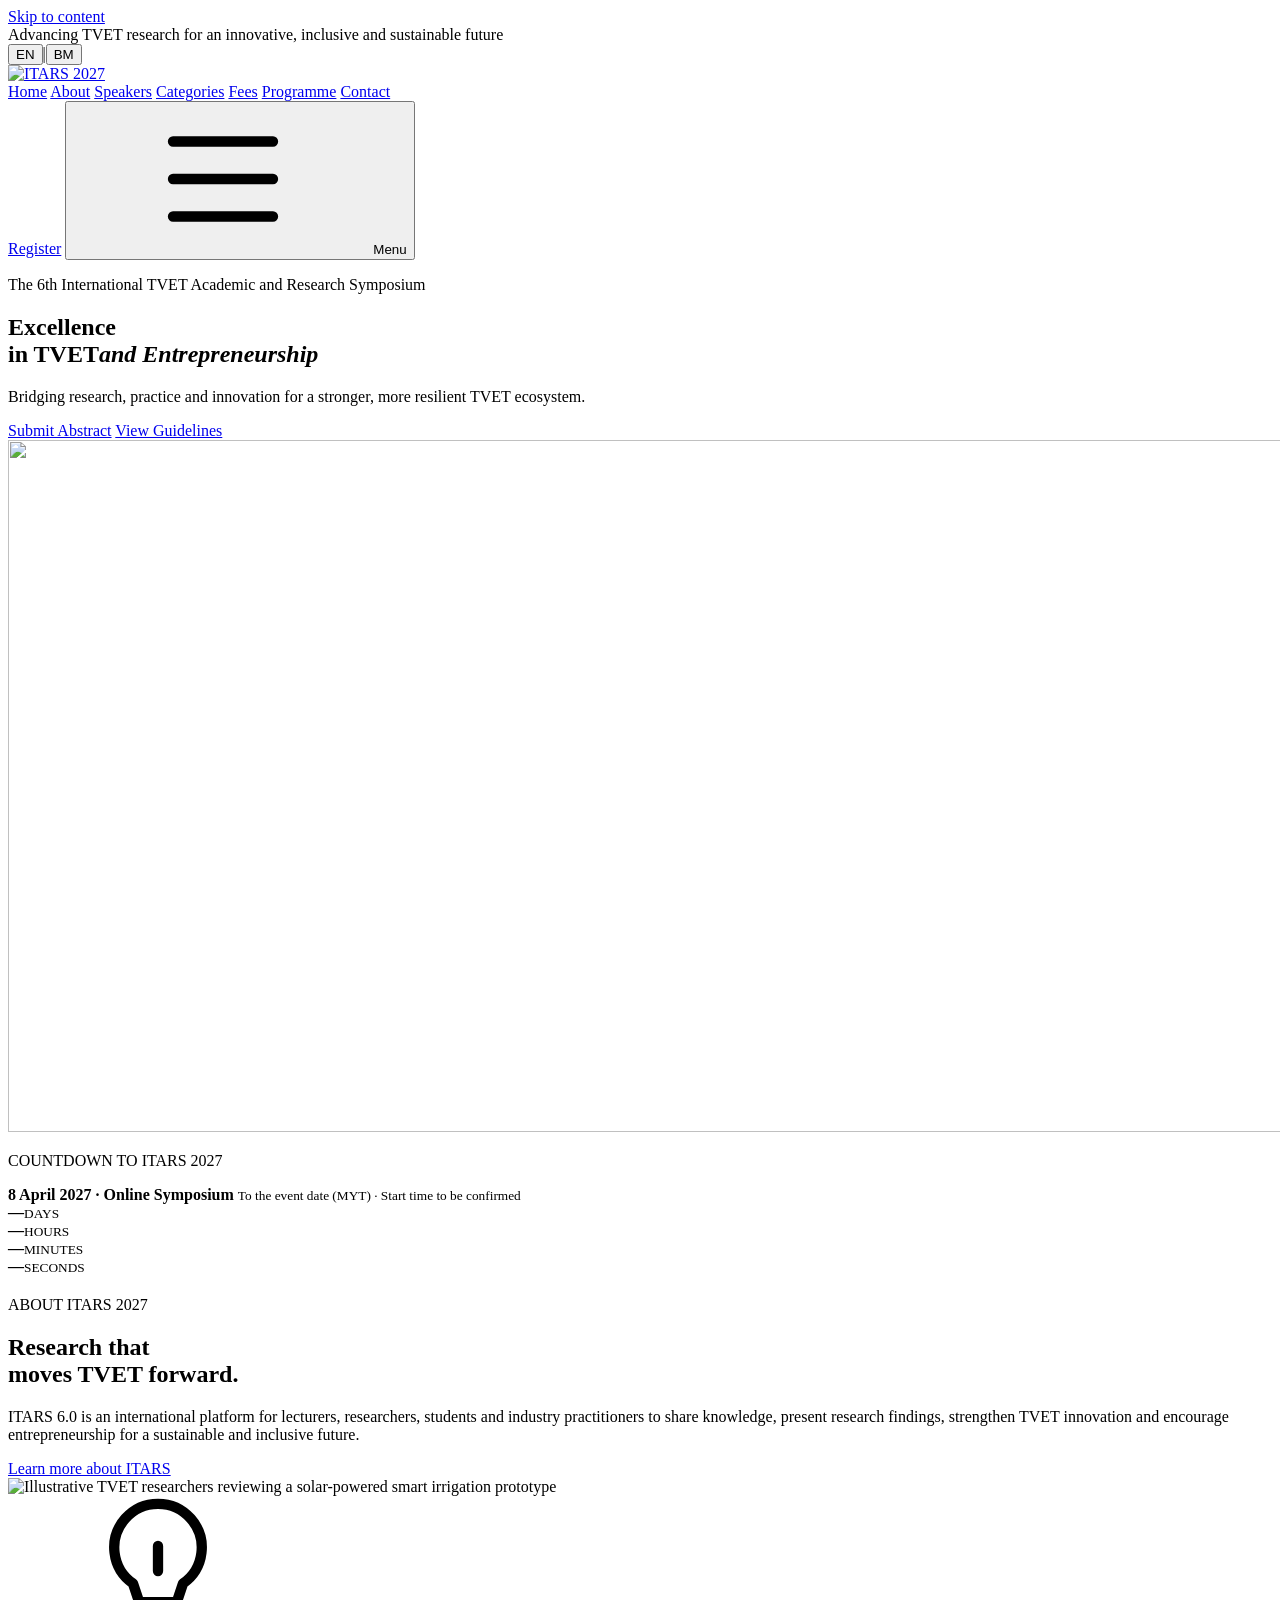
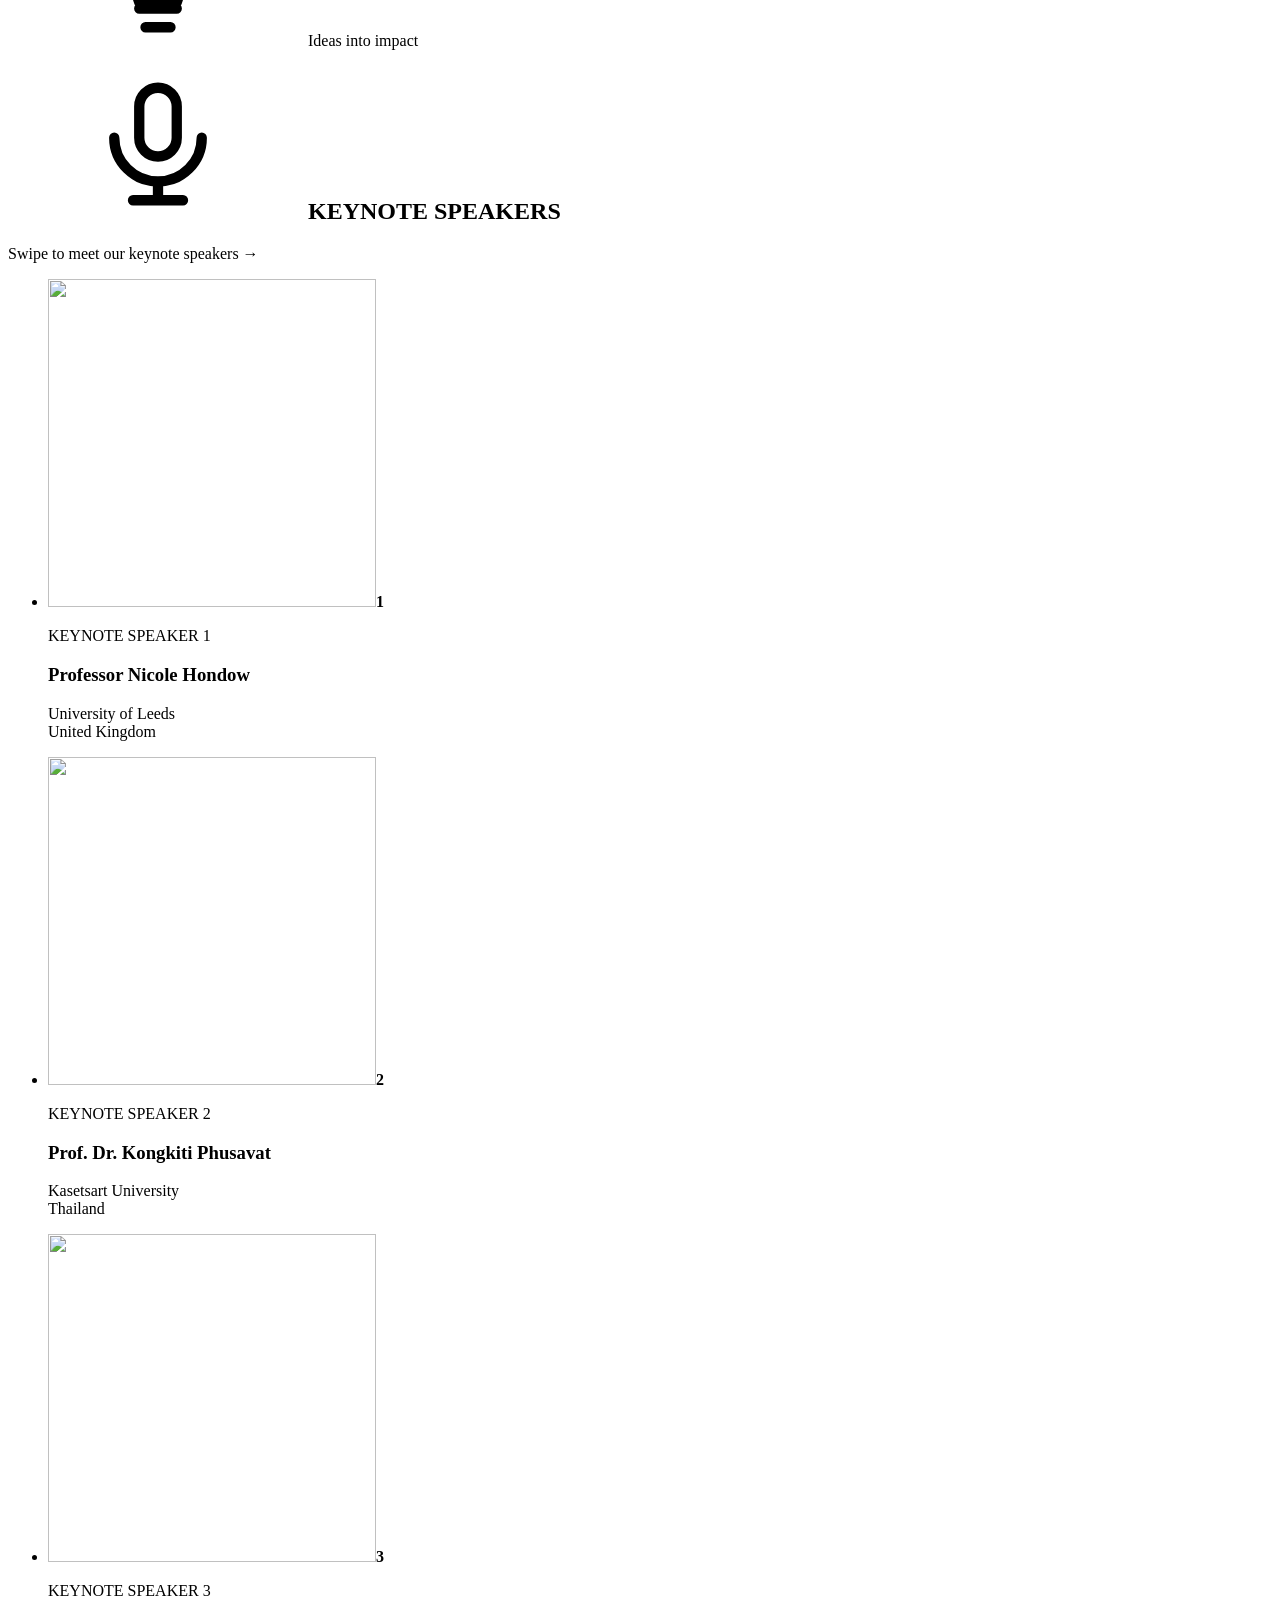
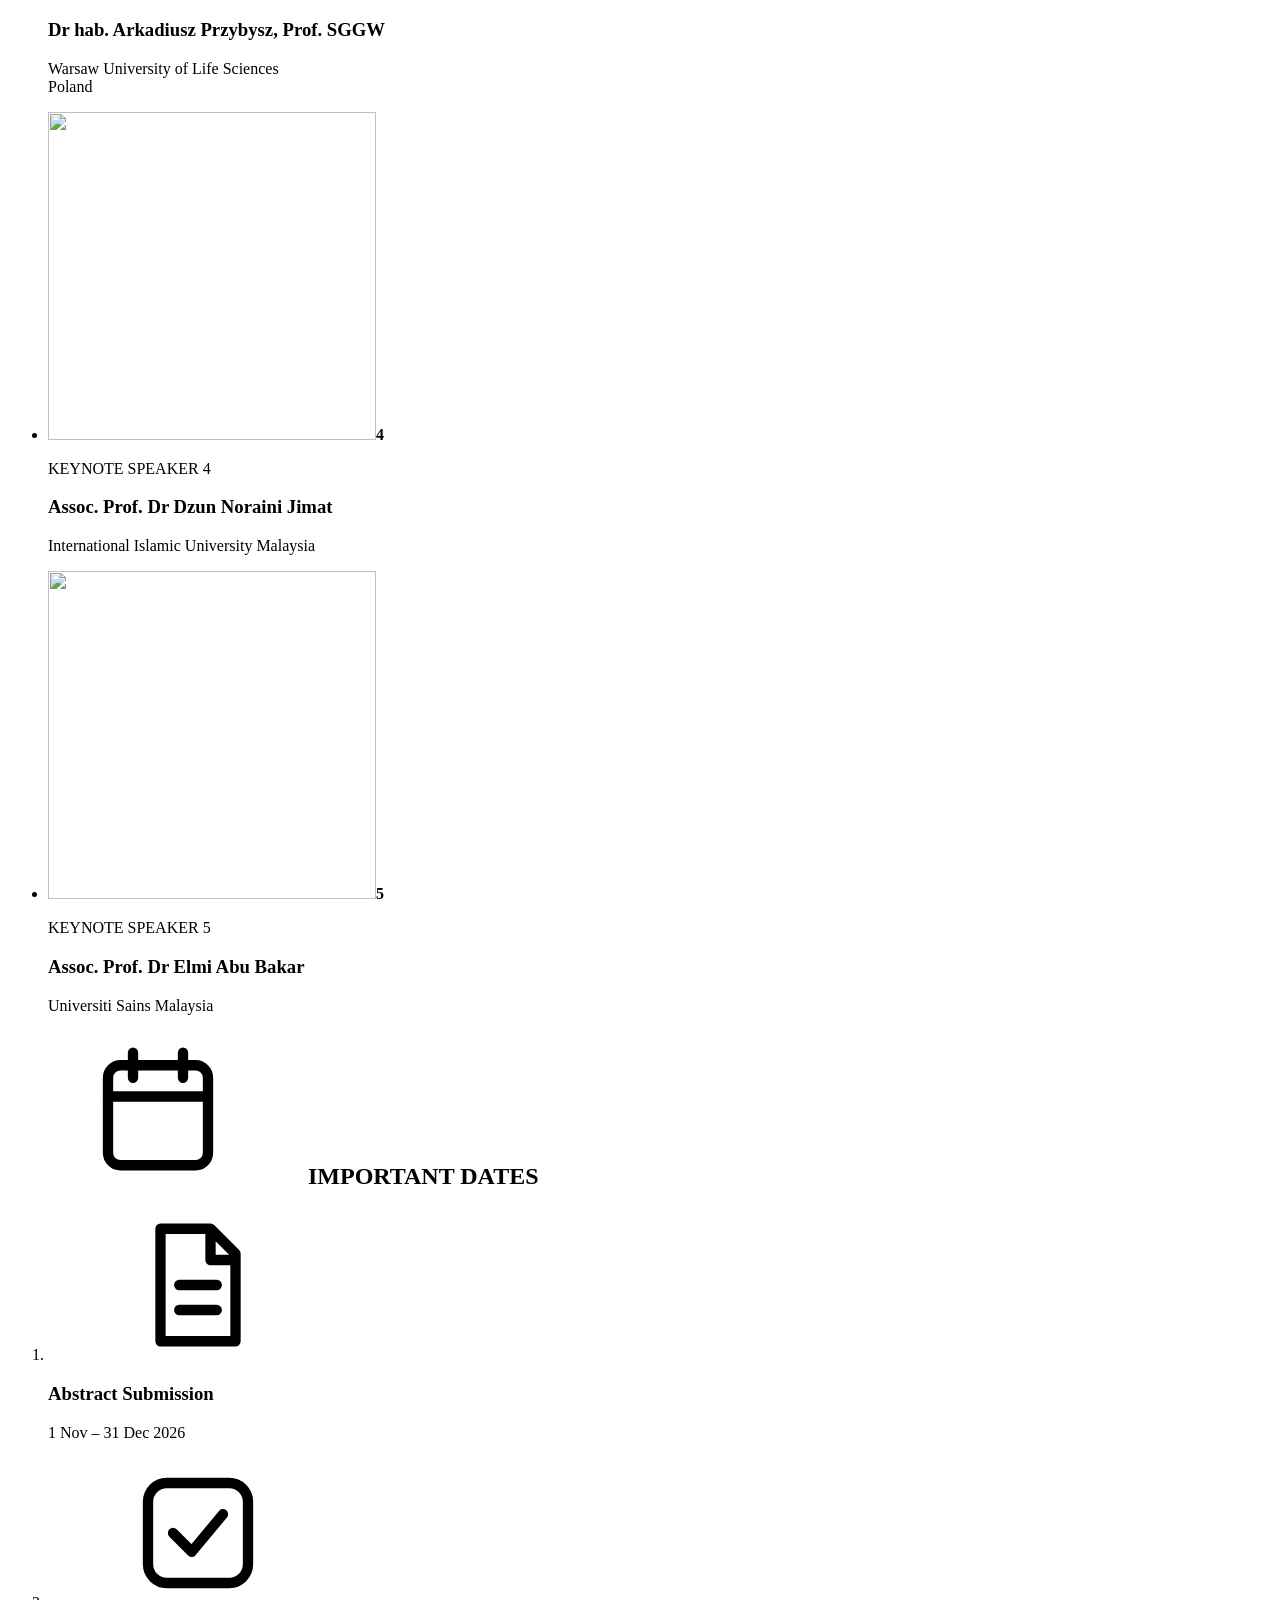
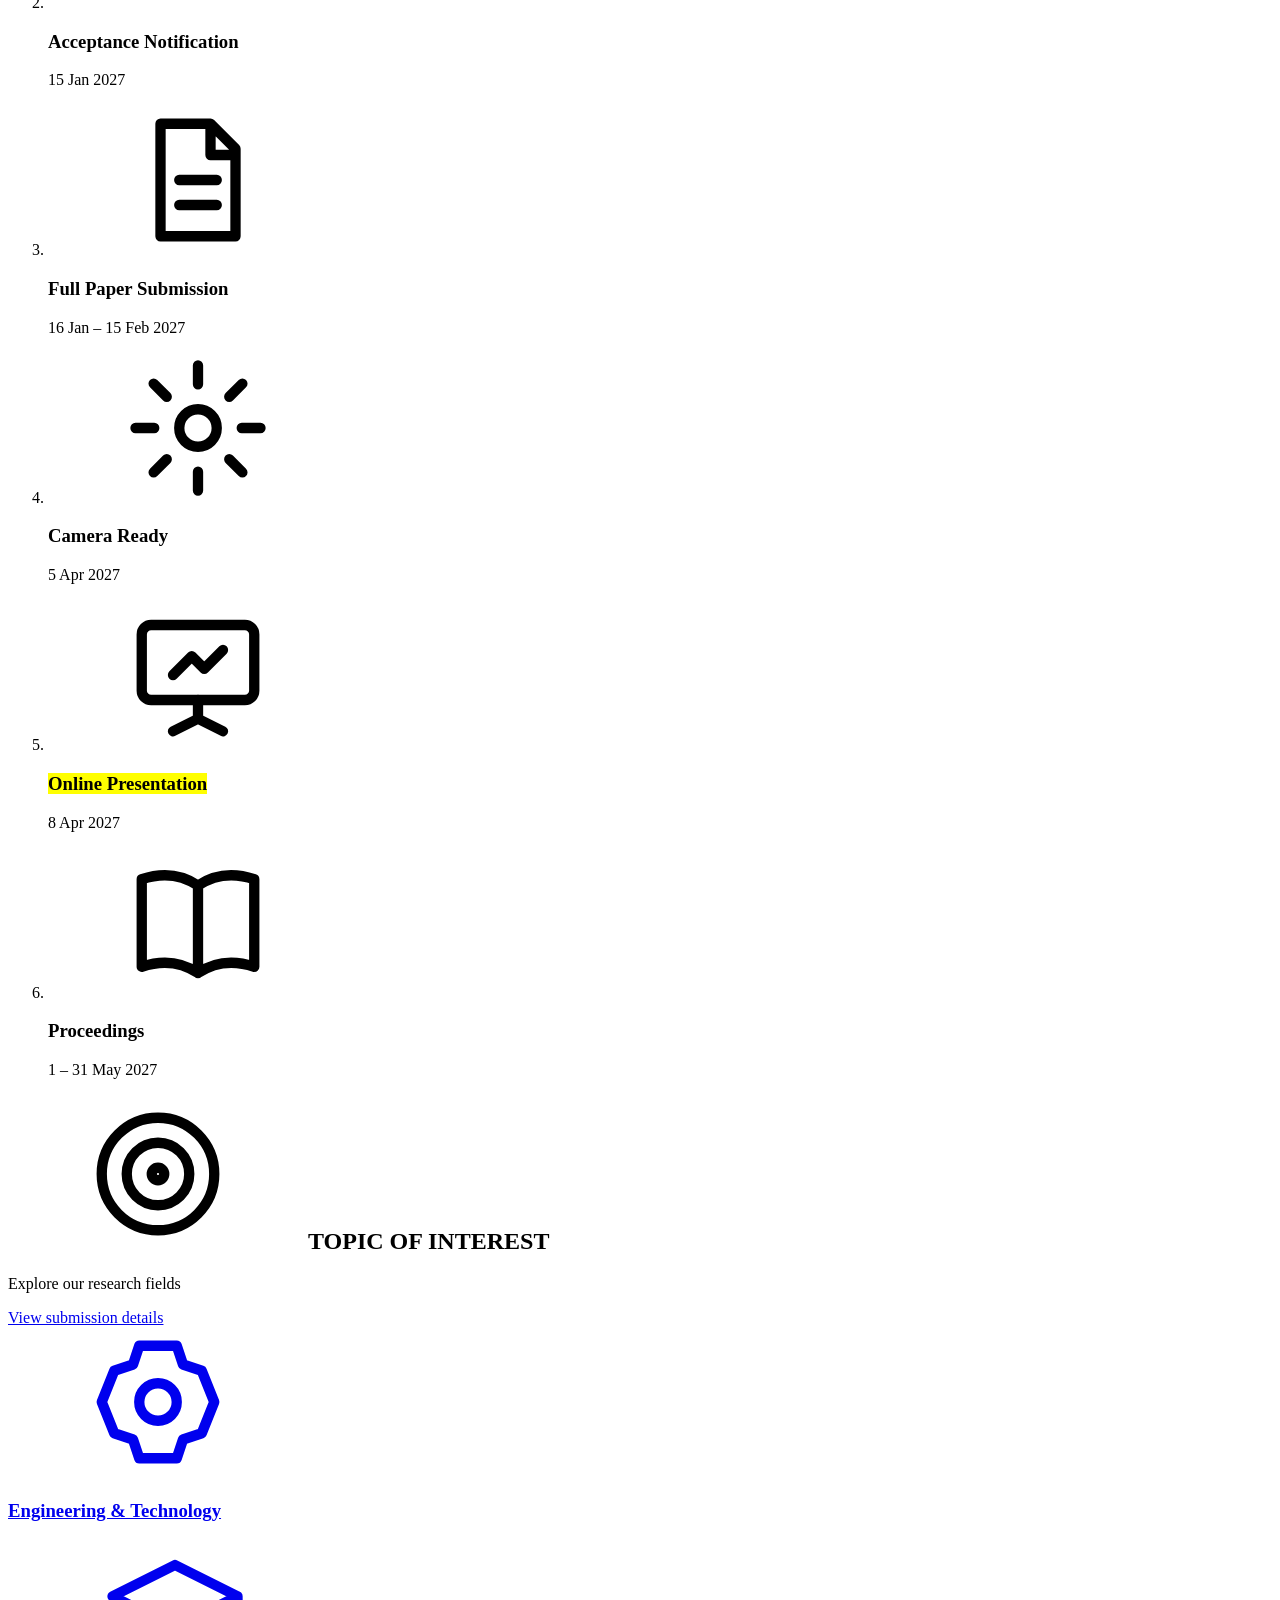
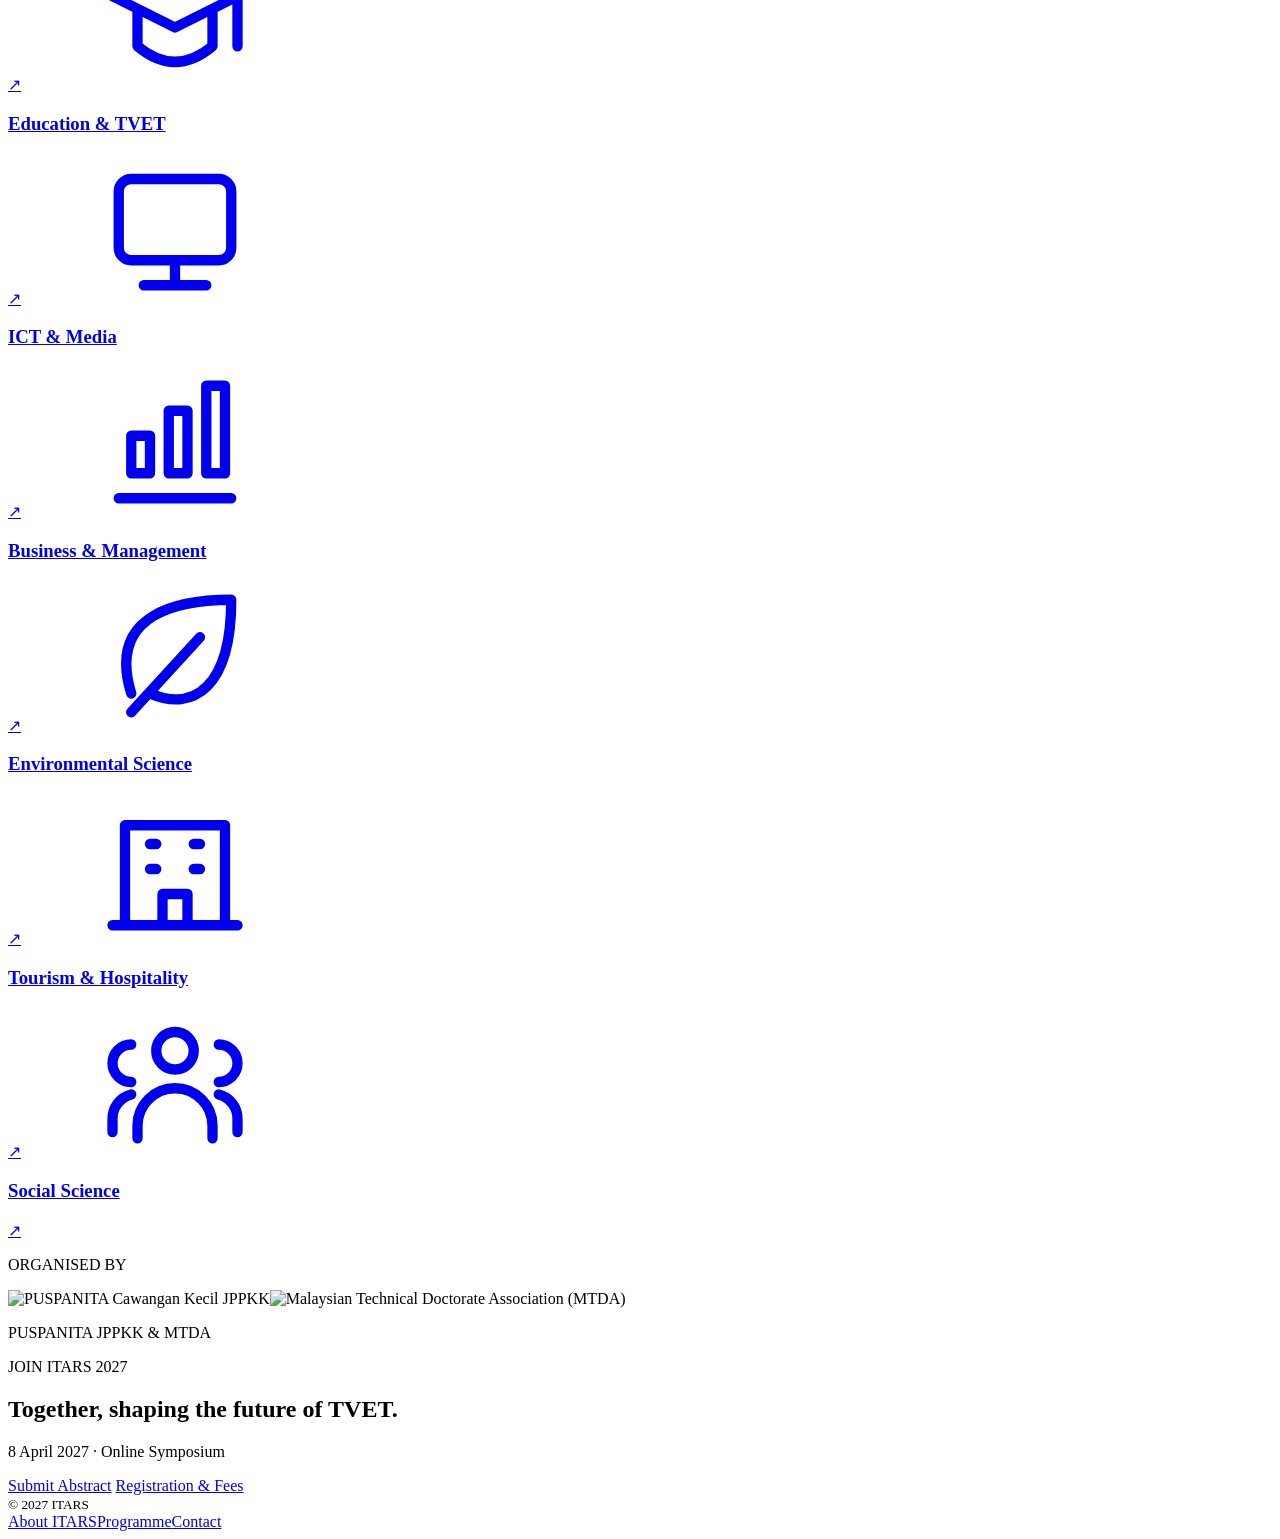
==== index.html @ fcebaeb5 "Add files via upload" ====
<!doctype html>
<html lang="en">
<head>
<meta charset="utf-8">
<meta name="viewport" content="width=device-width,initial-scale=1">
<title>ITARS 2027 | International TVET Symposium</title>
<meta name="description" content="Join ITARS 2027 online on 8 April 2027. Explore speakers, research categories, fees and submission information.">
<meta name="theme-color" content="#a333f2">
<link rel="icon" href="assets/icons/online-badge.svg" type="image/svg+xml">
<link rel="stylesheet" href="assets/css/style.css">
<script src="assets/js/translations.js" defer></script>
<script src="assets/js/site.js" defer></script>
<meta property="og:title" content="ITARS 2027 | International TVET Symposium"><meta property="og:description" content="Join ITARS 2027 online on 8 April 2027. Explore speakers, research categories, fees and submission information."><meta property="og:type" content="website"></head>
<body>
<svg xmlns="http://www.w3.org/2000/svg" aria-hidden="true" style="position:absolute;width:0;height:0;overflow:hidden"><symbol id="calendar" viewBox="0 0 24 24"><g fill="none" stroke="currentColor" stroke-width="1.65" stroke-linecap="round" stroke-linejoin="round"><rect x="4" y="5" width="16" height="16" rx="2"/><path d="M8 3v4m8-4v4M4 10h16"/></g></symbol><symbol id="online" viewBox="0 0 24 24"><g fill="none" stroke="currentColor" stroke-width="1.65" stroke-linecap="round" stroke-linejoin="round"><rect x="3" y="4" width="18" height="13" rx="2"/><path d="M12 17v4m-5 0h10"/></g></symbol><symbol id="paper" viewBox="0 0 24 24"><g fill="none" stroke="currentColor" stroke-width="1.65" stroke-linecap="round" stroke-linejoin="round"><path d="M6 3h8l4 4v14H6zM14 3v5h4M9 12h6m-6 4h6"/></g></symbol><symbol id="idea" viewBox="0 0 24 24"><g fill="none" stroke="currentColor" stroke-width="1.65" stroke-linecap="round" stroke-linejoin="round"><path d="M9 18h6m-5 3h4M8 14a7 7 0 1 1 8 0l-1 3H9zM12 12V8"/></g></symbol><symbol id="engineering" viewBox="0 0 24 24"><g fill="none" stroke="currentColor" stroke-width="1.65" stroke-linecap="round" stroke-linejoin="round"><path d="m9 3 6 0 1 3 3 1 2 5-2 5-3 1-1 3H9l-1-3-3-1-2-5 2-5 3-1z"/><circle cx="12" cy="12" r="3"/></g></symbol><symbol id="education" viewBox="0 0 24 24"><g fill="none" stroke="currentColor" stroke-width="1.65" stroke-linecap="round" stroke-linejoin="round"><path d="m2 9 10-5 10 5-10 5zM6 11v6q6 5 12 0v-6m4-2v8"/></g></symbol><symbol id="business" viewBox="0 0 24 24"><g fill="none" stroke="currentColor" stroke-width="1.65" stroke-linecap="round" stroke-linejoin="round"><path d="M3 21h18M5 17h3v-6H5zm6 0h3V7h-3zm6 0h3V3h-3z"/></g></symbol><symbol id="environment" viewBox="0 0 24 24"><g fill="none" stroke="currentColor" stroke-width="1.65" stroke-linecap="round" stroke-linejoin="round"><path d="M5 18C1 5 13 3 21 3c0 14-6 18-13 15M5 21 16 9"/></g></symbol><symbol id="tourism" viewBox="0 0 24 24"><g fill="none" stroke="currentColor" stroke-width="1.65" stroke-linecap="round" stroke-linejoin="round"><path d="M4 21V5h16v16M2 21h20M8 8h1m6 0h1m-8 4h1m6 0h1m-6 9v-5h4v5"/></g></symbol><symbol id="social" viewBox="0 0 24 24"><g fill="none" stroke="currentColor" stroke-width="1.65" stroke-linecap="round" stroke-linejoin="round"><circle cx="12" cy="7" r="3"/><path d="M6 21v-2a6 6 0 0 1 12 0v2M5 6a3 3 0 0 0 0 6m14-6a3 3 0 0 1 0 6M2 20v-2a4 4 0 0 1 3-4m17 6v-2a4 4 0 0 0-3-4"/></g></symbol><symbol id="notice" viewBox="0 0 24 24"><g fill="none" stroke="currentColor" stroke-width="1.65" stroke-linecap="round" stroke-linejoin="round"><path d="m3 10 14-5v14L3 14zM7 15l2 6h4l-2-5m9-7 2-2m-2 10 2 2M3 10v4"/></g></symbol><symbol id="menu" viewBox="0 0 24 24"><g fill="none" stroke="currentColor" stroke-width="1.65" stroke-linecap="round" stroke-linejoin="round"><path d="M4 6h16M4 12h16M4 18h16"/></g></symbol><symbol id="mic" viewBox="0 0 24 24"><g fill="none" stroke="currentColor" stroke-width="1.65" stroke-linecap="round" stroke-linejoin="round"><rect x="9" y="3" width="6" height="11" rx="3"/><path d="M5 11a7 7 0 0 0 14 0M12 18v3m-4 0h8"/></g></symbol><symbol id="check" viewBox="0 0 24 24"><g fill="none" stroke="currentColor" stroke-width="1.65" stroke-linecap="round" stroke-linejoin="round"><rect x="4" y="4" width="16" height="16" rx="3"/><path d="m8 12 3 3 5-6"/></g></symbol><symbol id="gear" viewBox="0 0 24 24"><g fill="none" stroke="currentColor" stroke-width="1.65" stroke-linecap="round" stroke-linejoin="round"><circle cx="12" cy="12" r="3"/><path d="M12 2v3m0 14v3M2 12h3m14 0h3M4.9 4.9 7 7m10 10 2.1 2.1M4.9 19.1 7 17M17 7l2.1-2.1"/></g></symbol><symbol id="present" viewBox="0 0 24 24"><g fill="none" stroke="currentColor" stroke-width="1.65" stroke-linecap="round" stroke-linejoin="round"><rect x="3" y="4" width="18" height="12" rx="1.5"/><path d="M12 16v3m-4 2 4-2 4 2M8 12l3-3 2 2 3-3"/></g></symbol><symbol id="book" viewBox="0 0 24 24"><g fill="none" stroke="currentColor" stroke-width="1.65" stroke-linecap="round" stroke-linejoin="round"><path d="M3 5c3-1 6-1 9 1 3-2 6-2 9-1v14c-3-1-6-1-9 1-3-2-6-2-9-1zM12 6v14"/></g></symbol><symbol id="fee" viewBox="0 0 24 24"><g fill="none" stroke="currentColor" stroke-width="1.65" stroke-linecap="round" stroke-linejoin="round"><rect x="3" y="6" width="18" height="12" rx="2"/><circle cx="12" cy="12" r="2.5"/><path d="M6 9v.01M18 15v.01"/></g></symbol><symbol id="phone" viewBox="0 0 24 24"><g fill="none" stroke="currentColor" stroke-width="1.65" stroke-linecap="round" stroke-linejoin="round"><path d="M5 3h4l2 5-2.5 1.5a11 11 0 0 0 6 6L16 13l5 2v4a2 2 0 0 1-2 2A17 17 0 0 1 3 5a2 2 0 0 1 2-2"/></g></symbol><symbol id="globe" viewBox="0 0 24 24"><g fill="none" stroke="currentColor" stroke-width="1.65" stroke-linecap="round" stroke-linejoin="round"><circle cx="12" cy="12" r="9"/><path d="M3 12h18M12 3a14 14 0 0 1 0 18M12 3a14 14 0 0 0 0 18"/></g></symbol><symbol id="target" viewBox="0 0 24 24"><g fill="none" stroke="currentColor" stroke-width="1.65" stroke-linecap="round" stroke-linejoin="round"><circle cx="12" cy="12" r="9"/><circle cx="12" cy="12" r="5"/><circle cx="12" cy="12" r="1"/></g></symbol><symbol id="user" viewBox="0 0 24 24"><g fill="none" stroke="currentColor" stroke-width="1.65" stroke-linecap="round" stroke-linejoin="round"><circle cx="12" cy="8" r="4"/><path d="M4 21a8 8 0 0 1 16 0"/></g></symbol><symbol id="org" viewBox="0 0 24 24"><g fill="none" stroke="currentColor" stroke-width="1.65" stroke-linecap="round" stroke-linejoin="round"><path d="M3 21h18M4 21V10l8-6 8 6v11M9 21v-6h6v6M8 12h.01M16 12h.01"/></g></symbol></svg>
<a class="skip" href="#main"><span data-i18n="skip">Skip to content</span></a>

<!-- ============ SHARED HEADER ============ -->
<header class="site-header">
  <div class="utility"><div class="container utility-inner">
    <span><span data-i18n="utility">Advancing TVET research for an innovative, inclusive and sustainable future</span></span>
    <div class="language-switch" role="group" aria-label="Language"><button type="button" data-lang="en" aria-pressed="true">EN</button><span aria-hidden="true">|</span><button type="button" data-lang="bm" aria-pressed="false">BM</button></div>
  </div></div>
  <div class="nav-shell"><div class="container nav-inner">
    <a href="index.html" class="brand" aria-label="ITARS 2027 Home"><img src="assets/images/itars-logo.webp" alt="ITARS 2027" width="412" height="206"></a>
    <nav class="main-nav" id="main-nav" aria-label="Main navigation"><a href="index.html" data-i18n="navhome">Home</a>
      <a data-i18n="navabout" href="about.html" data-page-link>About</a>
      <a data-i18n="navspeakers" href="speakers.html" data-page-link>Speakers</a>
      <a data-i18n="navpapers" href="categories.html" data-page-link>Categories</a>
      <a data-i18n="navfees" href="registration.html" data-page-link>Fees</a>
      <a data-i18n="navprogramme" href="programme.html" data-page-link>Programme</a>
      <a data-i18n="navcontact" href="contact.html" data-page-link>Contact</a>
    </nav>
    <div class="nav-actions">
      <a data-i18n="register" href="registration.html" class="button teal nav-register" data-page-link>Register</a>
      <button class="menu-toggle" type="button" aria-controls="main-nav" aria-expanded="false" aria-label="Open menu"><svg class="icon" aria-hidden="true"><use href="#menu"></use></svg><span data-i18n="menutext">Menu</span></button>
    </div>
  </div></div>
</header>

<main id="main">

<!-- ============ HERO (bright, poster-style) ============ -->
<section class="hero" aria-labelledby="hero-title">
  <div class="hero-shapes" aria-hidden="true"></div>
  <div class="container hero-grid">
    <div class="hero-copy">
      <p class="full-title"><span data-i18n="fullname">The 6th International TVET Academic and Research Symposium</span></p>
      <div class="theme-panel"><h1 id="hero-title"><span data-i18n="title">Excellence<br>in TVET</span><em><span data-i18n="theme">and Entrepreneurship</span></em></h1></div>
      <p class="hero-description"><span data-i18n="herop">Bridging research, practice and innovation for a stronger, more resilient TVET ecosystem.</span></p>
      <div class="button-row">
        <a data-i18n="submit" href="submission.html" class="button gold" data-page-link>Submit Abstract</a>
        <a data-i18n="guide" href="submission.html" class="button outline" data-page-link>View Guidelines</a>
      </div>
    </div>
    <div class="hero-visual" aria-hidden="true"><img src="assets/images/hero.webp" alt="" width="1536" height="692" fetchpriority="high"></div>
  </div>
  <div class="hero-ribbon" aria-hidden="true"></div>
</section>

<!-- Countdown -->
<section class="countdown-wrap container" aria-labelledby="countdown-heading">
  <div class="countdown-card">
    <div class="countdown-intro">
      <p class="eyebrow" id="countdown-heading"><span data-i18n="countheading">COUNTDOWN TO ITARS 2027</span><i></i></p>
      <strong><span data-i18n="countdate">8 April 2027 · Online Symposium</span></strong>
      <small><span data-i18n="countnote">To the event date (MYT) · Start time to be confirmed</span></small>
      <span id="countdown-status" role="status"></span>
    </div>
    <div class="countdown-units" aria-label="Time until event date">
      <div class="count-unit"><strong id="count-days">—</strong><small data-i18n="unitdays">DAYS</small></div>
      <div class="count-unit"><strong id="count-hours">—</strong><small data-i18n="unithours">HOURS</small></div>
      <div class="count-unit"><strong id="count-minutes">—</strong><small data-i18n="unitminutes">MINUTES</small></div>
      <div class="count-unit"><strong id="count-seconds">—</strong><small data-i18n="unitseconds">SECONDS</small></div>
    </div>
  </div>
</section>

<section class="section welcome"><div class="container welcome-inner"><div class="welcome-heading"><p class="eyebrow" data-i18n="welcomelabel"></p><h2 data-i18n="welcometitle"></h2></div><div class="welcome-copy"><p data-i18n="welcomecopy"></p><p data-i18n="welcomecopy2"></p><p class="welcome-closing" data-i18n="welcomeclosing"></p></div></div></section>
<section class="section about">
  <div class="container about-grid">
    <div class="reveal">
      <p class="eyebrow"><span data-i18n="aboutlabel">ABOUT ITARS 2027</span><i></i></p>
      <h2 data-i18n="abouttitle">Research that<br>moves TVET forward.</h2>
      <p><span data-i18n="aboutp">ITARS 6.0 is an international platform for lecturers, researchers, students and industry practitioners to share knowledge, present research findings, strengthen TVET innovation and encourage entrepreneurship for a sustainable and inclusive future.</span></p>
      <a data-i18n="aboutlink" href="about.html" class="text-link" data-page-link>Learn more about ITARS</a>
    </div>
    <div class="about-photo reveal"><img src="assets/images/research-impact.webp" alt="Illustrative TVET researchers reviewing a solar-powered smart irrigation prototype" width="1200" height="800" loading="lazy"><div class="photo-label"><svg class="icon" aria-hidden="true"><use href="#idea"></use></svg><span data-i18n="impact">Ideas into impact</span><i></i></div></div>
  </div>
</section>

<!-- ============ KEYNOTE SPEAKERS ============ -->
<section class="section speakers" aria-labelledby="speakers-title">
  <div class="container">
    <div class="banner-head reveal"><h2 class="banner" id="speakers-title"><svg class="icon" aria-hidden="true"><use href="#mic"></use></svg><span data-i18n="speakerslabel">KEYNOTE SPEAKERS</span></h2><span class="banner-line" aria-hidden="true"></span></div>
    <p class="section-intro" data-i18n="speakersintro"></p><p class="speaker-hint" data-i18n="speakerhint">Swipe to meet our keynote speakers →</p><ul class="speaker-grid" tabindex="0" aria-label="Keynote speakers">
      <li class="speaker reveal" style="--c:#8000ED"><div class="speaker-photo"><img src="assets/images/speaker-1.webp" alt="" width="328" height="328" loading="lazy"><b>1</b></div><p class="speaker-label"><span data-i18n="keynote">KEYNOTE SPEAKER</span> 1</p><div class="speaker-body"><h3>Professor Nicole Hondow</h3><p>University of Leeds<br>United Kingdom</p></div></li>
      <li class="speaker reveal" style="--c:#009DA8"><div class="speaker-photo"><img src="assets/images/speaker-2.webp" alt="" width="328" height="328" loading="lazy"><b>2</b></div><p class="speaker-label"><span data-i18n="keynote">KEYNOTE SPEAKER</span> 2</p><div class="speaker-body"><h3>Prof. Dr. Kongkiti Phusavat</h3><p>Kasetsart University<br>Thailand</p></div></li>
      <li class="speaker reveal" style="--c:#0755EE"><div class="speaker-photo"><img src="assets/images/speaker-3.webp" alt="" width="328" height="328" loading="lazy"><b>3</b></div><p class="speaker-label"><span data-i18n="keynote">KEYNOTE SPEAKER</span> 3</p><div class="speaker-body"><h3>Dr hab. Arkadiusz Przybysz, Prof. SGGW</h3><p>Warsaw University of Life Sciences<br>Poland</p></div></li>
      <li class="speaker reveal" style="--c:#C000C8"><div class="speaker-photo"><img src="assets/images/speaker-4.webp" alt="" width="328" height="328" loading="lazy"><b>4</b></div><p class="speaker-label"><span data-i18n="keynote">KEYNOTE SPEAKER</span> 4</p><div class="speaker-body"><h3>Assoc. Prof. Dr Dzun Noraini Jimat</h3><p>International Islamic University Malaysia</p></div></li>
      <li class="speaker reveal" style="--c:#7A12E0"><div class="speaker-photo"><img src="assets/images/speaker-5.webp" alt="" width="328" height="328" loading="lazy"><b>5</b></div><p class="speaker-label"><span data-i18n="keynote">KEYNOTE SPEAKER</span> 5</p><div class="speaker-body"><h3>Assoc. Prof. Dr Elmi Abu Bakar</h3><p>Universiti Sains Malaysia</p></div></li>
    </ul>
  </div>
</section>

<!-- ============ IMPORTANT DATES (all six, as on the poster) ============ -->
<section class="section milestones" aria-labelledby="dates-title">
  <div class="container">
    <div class="banner-head reveal"><h2 class="banner" id="dates-title"><svg class="icon" aria-hidden="true"><use href="#calendar"></use></svg><span data-i18n="dateslabel">IMPORTANT DATES</span></h2><span class="banner-line" aria-hidden="true"></span></div>
    <p class="section-intro" data-i18n="datesintro"></p><ol class="date-grid">
      <li class="date-card reveal" style="--c:#0FA37F;--n:#8000ED"><span class="date-icon"><svg class="icon" aria-hidden="true"><use href="#paper"></use></svg></span><h3 data-i18n="d0t">Abstract Submission</h3><p data-i18n="d0d">1 Nov – 31 Dec 2026</p></li>
      <li class="date-card reveal" style="--c:#0755EE;--n:#11A35A"><span class="date-icon"><svg class="icon" aria-hidden="true"><use href="#check"></use></svg></span><h3 data-i18n="d1t">Acceptance Notification</h3><p data-i18n="d1d">15 Jan 2027</p></li>
      <li class="date-card reveal" style="--c:#7A12E0;--n:#D000D5"><span class="date-icon"><svg class="icon" aria-hidden="true"><use href="#paper"></use></svg></span><h3 data-i18n="d2t">Full Paper Submission</h3><p data-i18n="d2d">16 Jan – 15 Feb 2027</p></li>
      <li class="date-card reveal" style="--c:#11A35A;--n:#8000ED"><span class="date-icon"><svg class="icon" aria-hidden="true"><use href="#gear"></use></svg></span><h3 data-i18n="d3t">Camera Ready</h3><p data-i18n="d3d">5 Apr 2027</p></li>
      <li class="date-card is-key reveal" style="--c:#7A12E0;--n:#11A35A"><span class="date-icon"><svg class="icon" aria-hidden="true"><use href="#present"></use></svg></span><h3><mark data-i18n="d4t">Online Presentation</mark></h3><p data-i18n="d4d">8 Apr 2027</p></li>
      <li class="date-card reveal" style="--c:#009DA8"><span class="date-icon"><svg class="icon" aria-hidden="true"><use href="#book"></use></svg></span><h3 data-i18n="d5t">Proceedings</h3><p data-i18n="d5d">1 – 31 May 2027</p></li>
    </ol>
  </div>
</section>

<!-- ============ TOPIC OF INTEREST ============ -->
<section class="section fields" aria-labelledby="fields-title">
  <div class="container">
    <div class="banner-head reveal"><h2 class="banner" id="fields-title"><svg class="icon" aria-hidden="true"><use href="#target"></use></svg><span data-i18n="fieldslabel">TOPIC OF INTEREST</span></h2><span class="banner-line" aria-hidden="true"></span></div>
    <div class="section-lead reveal"><p data-i18n="fieldsintro">Explore our research fields</p><a data-i18n="alltopics" href="categories.html" class="text-link" data-page-link>View submission details</a></div>
    <div class="field-grid">
      <a class="field-card reveal accent-0" href="categories.html" data-page-link><svg class="icon" aria-hidden="true"><use href="#engineering"></use></svg><h3 data-i18n="field0">Engineering &amp; Technology</h3><span aria-hidden="true">↗</span></a>
      <a class="field-card reveal accent-1" href="categories.html" data-page-link><svg class="icon" aria-hidden="true"><use href="#education"></use></svg><h3 data-i18n="field1">Education &amp; TVET</h3><span aria-hidden="true">↗</span></a>
      <a class="field-card reveal accent-0" href="categories.html" data-page-link><svg class="icon" aria-hidden="true"><use href="#online"></use></svg><h3 data-i18n="field2">ICT &amp; Media</h3><span aria-hidden="true">↗</span></a>
      <a class="field-card reveal accent-1" href="categories.html" data-page-link><svg class="icon" aria-hidden="true"><use href="#business"></use></svg><h3 data-i18n="field3">Business &amp; Management</h3><span aria-hidden="true">↗</span></a>
      <a class="field-card reveal accent-0" href="categories.html" data-page-link><svg class="icon" aria-hidden="true"><use href="#environment"></use></svg><h3 data-i18n="field4">Environmental Science</h3><span aria-hidden="true">↗</span></a>
      <a class="field-card reveal accent-1" href="categories.html" data-page-link><svg class="icon" aria-hidden="true"><use href="#tourism"></use></svg><h3 data-i18n="field5">Tourism &amp; Hospitality</h3><span aria-hidden="true">↗</span></a>
      <a class="field-card reveal accent-0" href="categories.html" data-page-link><svg class="icon" aria-hidden="true"><use href="#social"></use></svg><h3 data-i18n="field6">Social Science</h3><span aria-hidden="true">↗</span></a>
    </div>
  </div>
</section>

<!-- ============ REGISTRATION FEE + PUBLICATION ============ -->


<!-- ============ CONTACT + ORGANISERS ============ -->
<section class="section organisers-section"><div class="container"><div class="organisers reveal"><p class="organiser-intro" data-i18n="organiserintro"></p>
      <p class="eyebrow centered"><i></i><span data-i18n="organised">ORGANISED BY</span><i></i></p>
      <div class="organiser-names"><img src="assets/images/puspanita-logo.webp" alt="PUSPANITA Cawangan Kecil JPPKK" width="146" height="168"><span aria-hidden="true"></span><img src="assets/images/mtda-logo.webp" alt="Malaysian Technical Doctorate Association (MTDA)" width="245" height="155"></div>
      <p class="organiser-line">PUSPANITA JPPKK &amp; MTDA</p></div></div></section>

<!-- CTA -->
<section class="cta">
  <div class="container cta-inner">
    <div class="cta-copy"><p class="cta-kicker" data-i18n="ctakicker">JOIN ITARS 2027</p><h2 data-i18n="ctaheadline">Together, shaping the future of TVET.</h2><p><span data-i18n="ctadate">8 April 2027 · Online Symposium</span></p></div>
    <div class="button-row">
      <a data-i18n="ctasubmit" href="submission.html" class="button gold" data-page-link>Submit Abstract</a>
      <a data-i18n="ctareg" href="registration.html" class="button outline" data-page-link>Registration &amp; Fees</a>
    </div>
  </div>
</section>
<noscript><p style="padding:20px">Enable JavaScript for the live countdown, language switch and temporary page notices. Other pages are being prepared.</p></noscript>
</main>

<!-- ============ SHARED FOOTER ============ -->
<footer class="site-footer"><div class="container footer-inner"><small>© 2027 ITARS</small><nav aria-label="Footer navigation"><a data-i18n="footabout" href="about.html" data-page-link>About ITARS</a><a data-i18n="footprogramme" href="programme.html" data-page-link>Programme</a><a data-i18n="footcontact" href="contact.html" data-page-link>Contact</a></nav></div></footer>

<dialog id="page-dialog" aria-labelledby="dialog-title"><button class="dialog-close" type="button" aria-label="Close dialog">×</button><p class="eyebrow">ITARS 2027</p><h2 data-i18n="dialogtitle" id="dialog-title">This page is being prepared</h2><p><span data-i18n="dialogcopy">This first release contains the homepage. The selected section will have its own dedicated page. For event information, view the supplied poster or call the organisers.</span></p><div class="dialog-actions"><a class="button teal" href="assets/images/itars-poster.webp"><span data-i18n="viewposter">View event poster</span></a><a href="tel:+60127899131">Tuan Rozila · +60 12-789 9131</a><a href="tel:+60197607001">Dr. Khairunnisa · +60 19-760 7001</a></div></dialog>
</body>
</html>
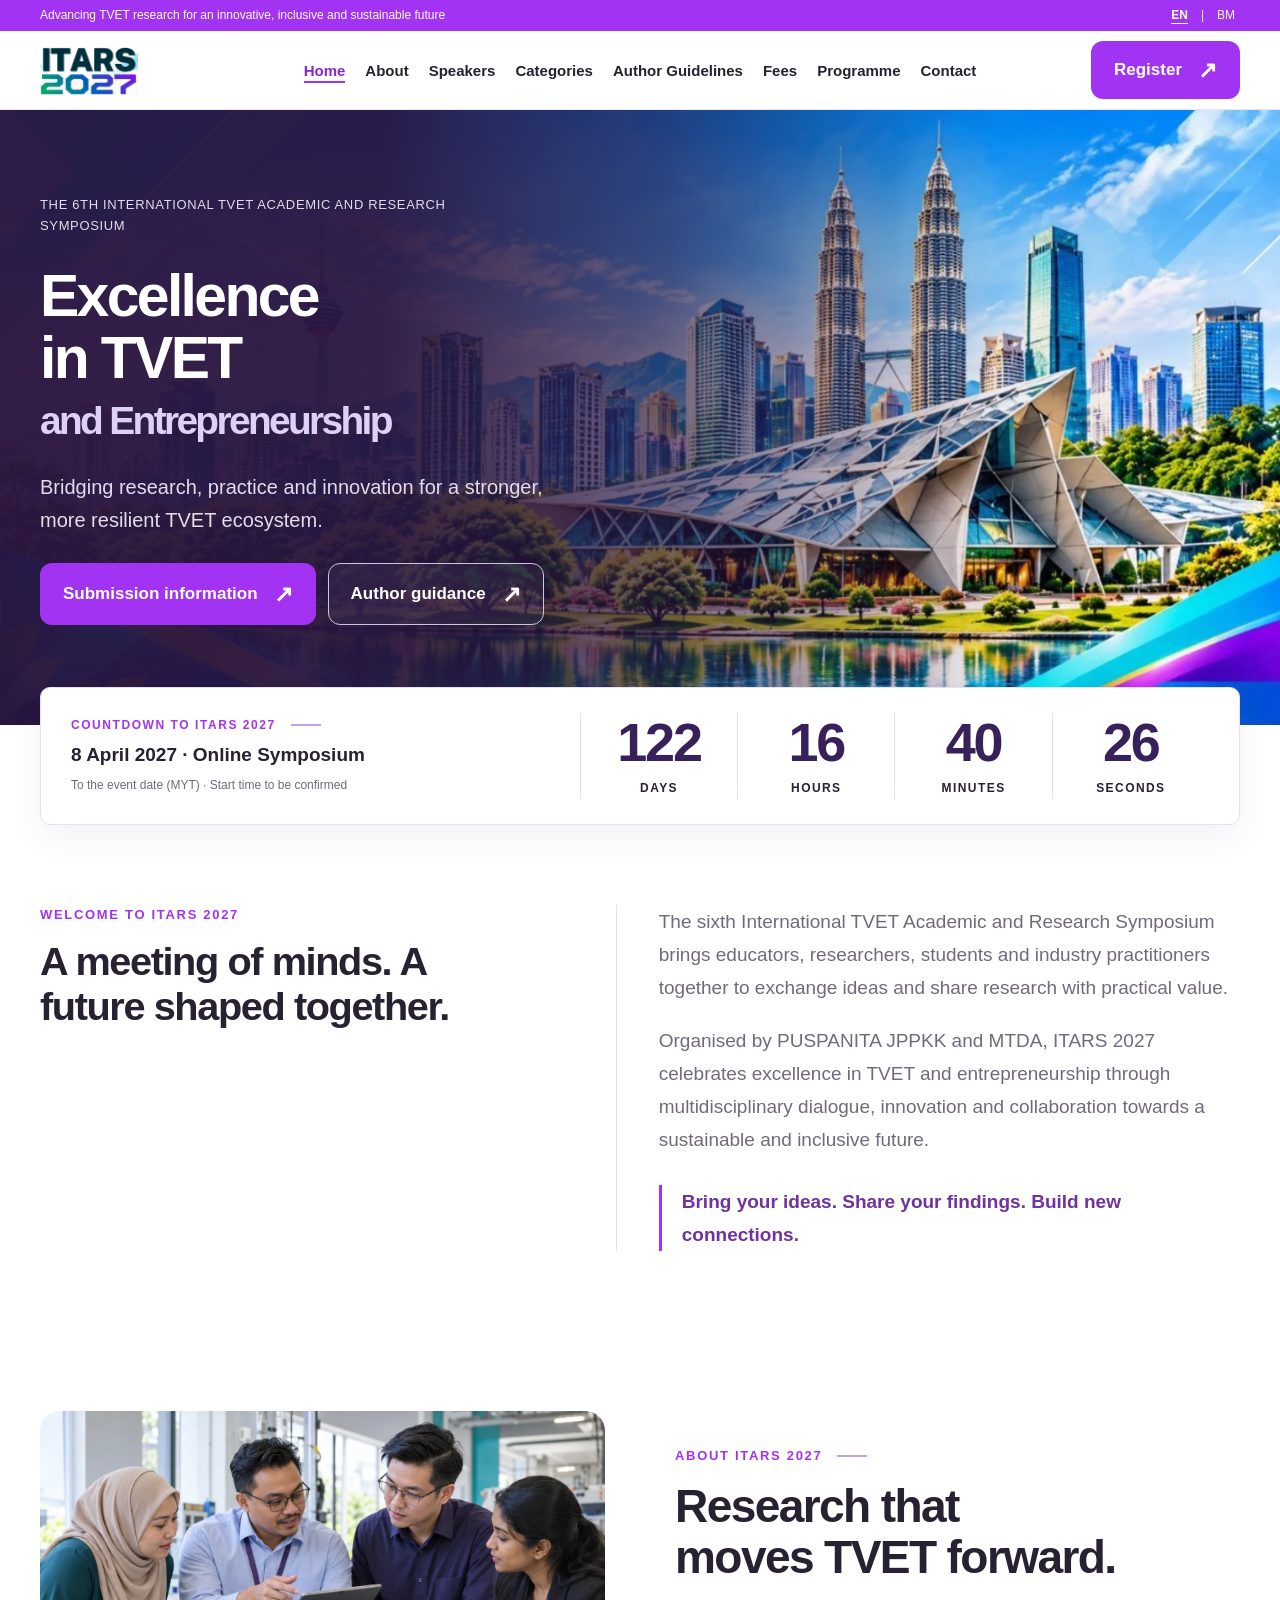
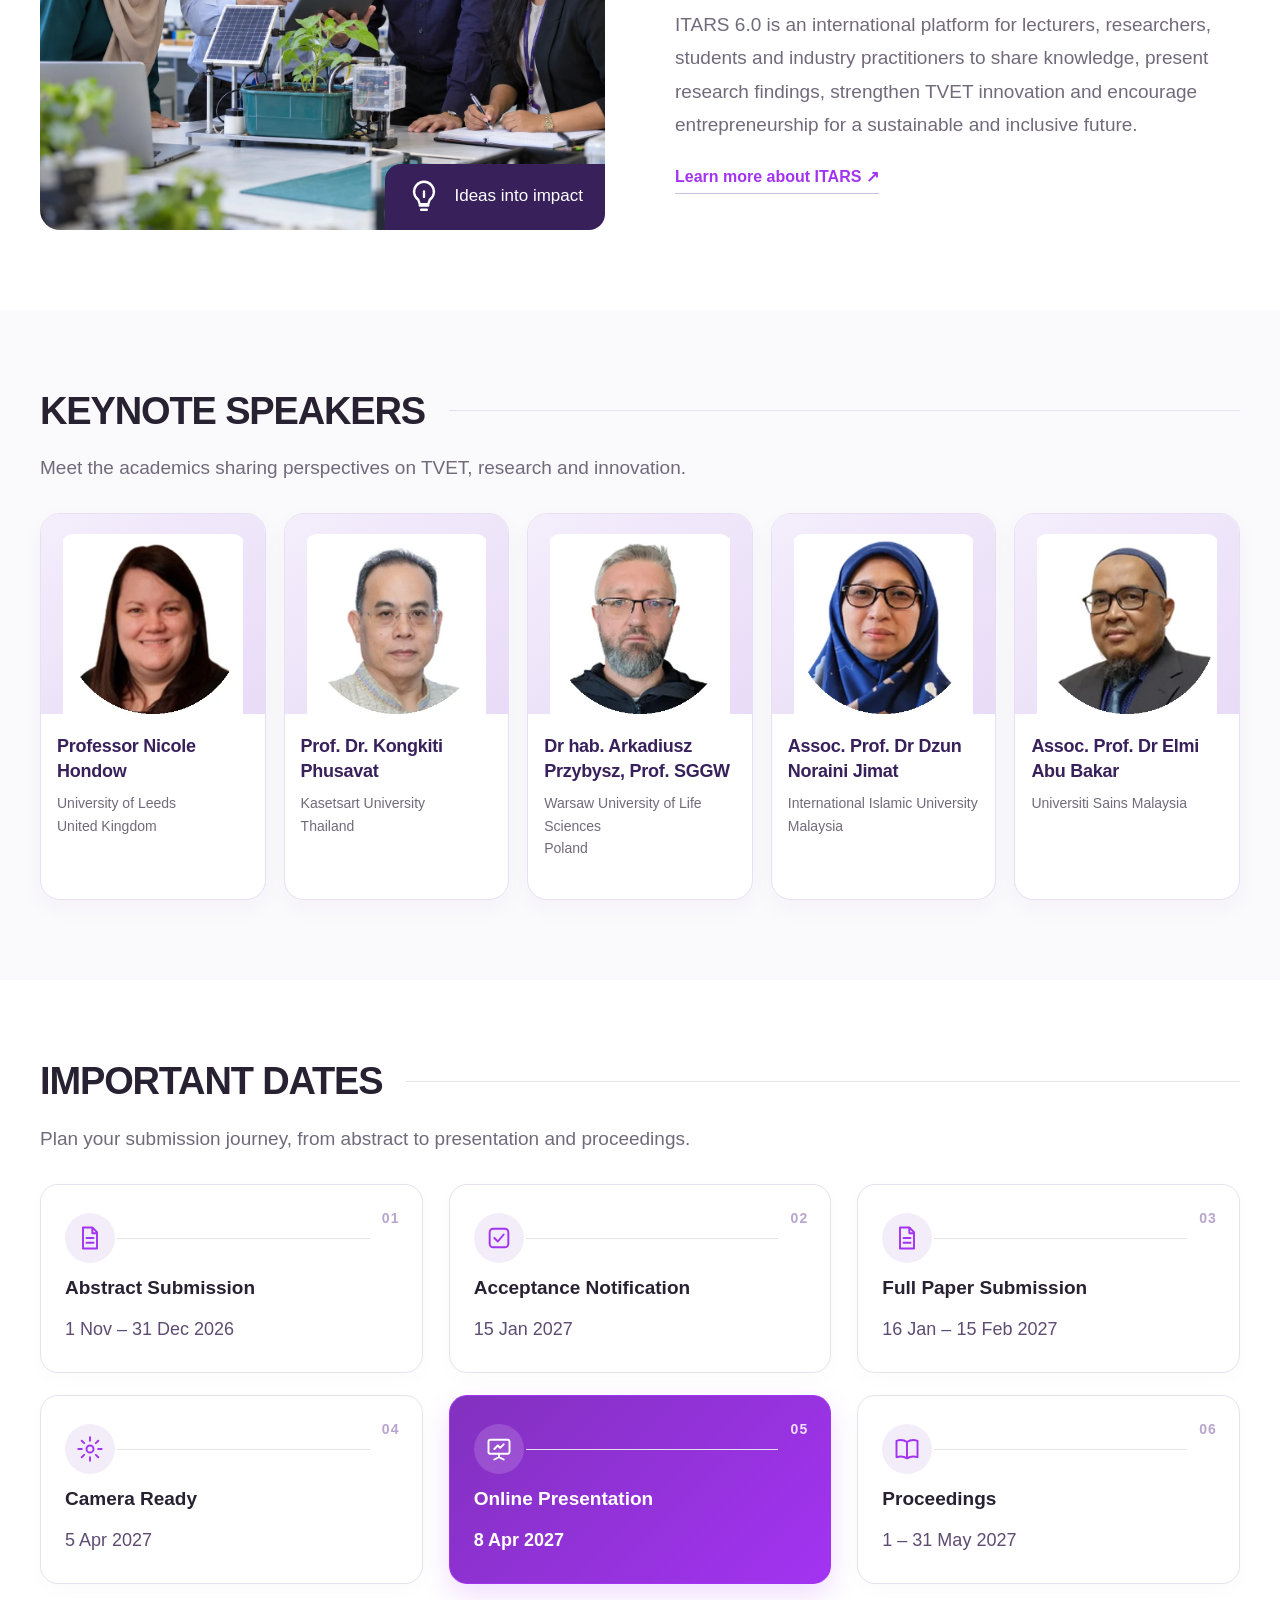
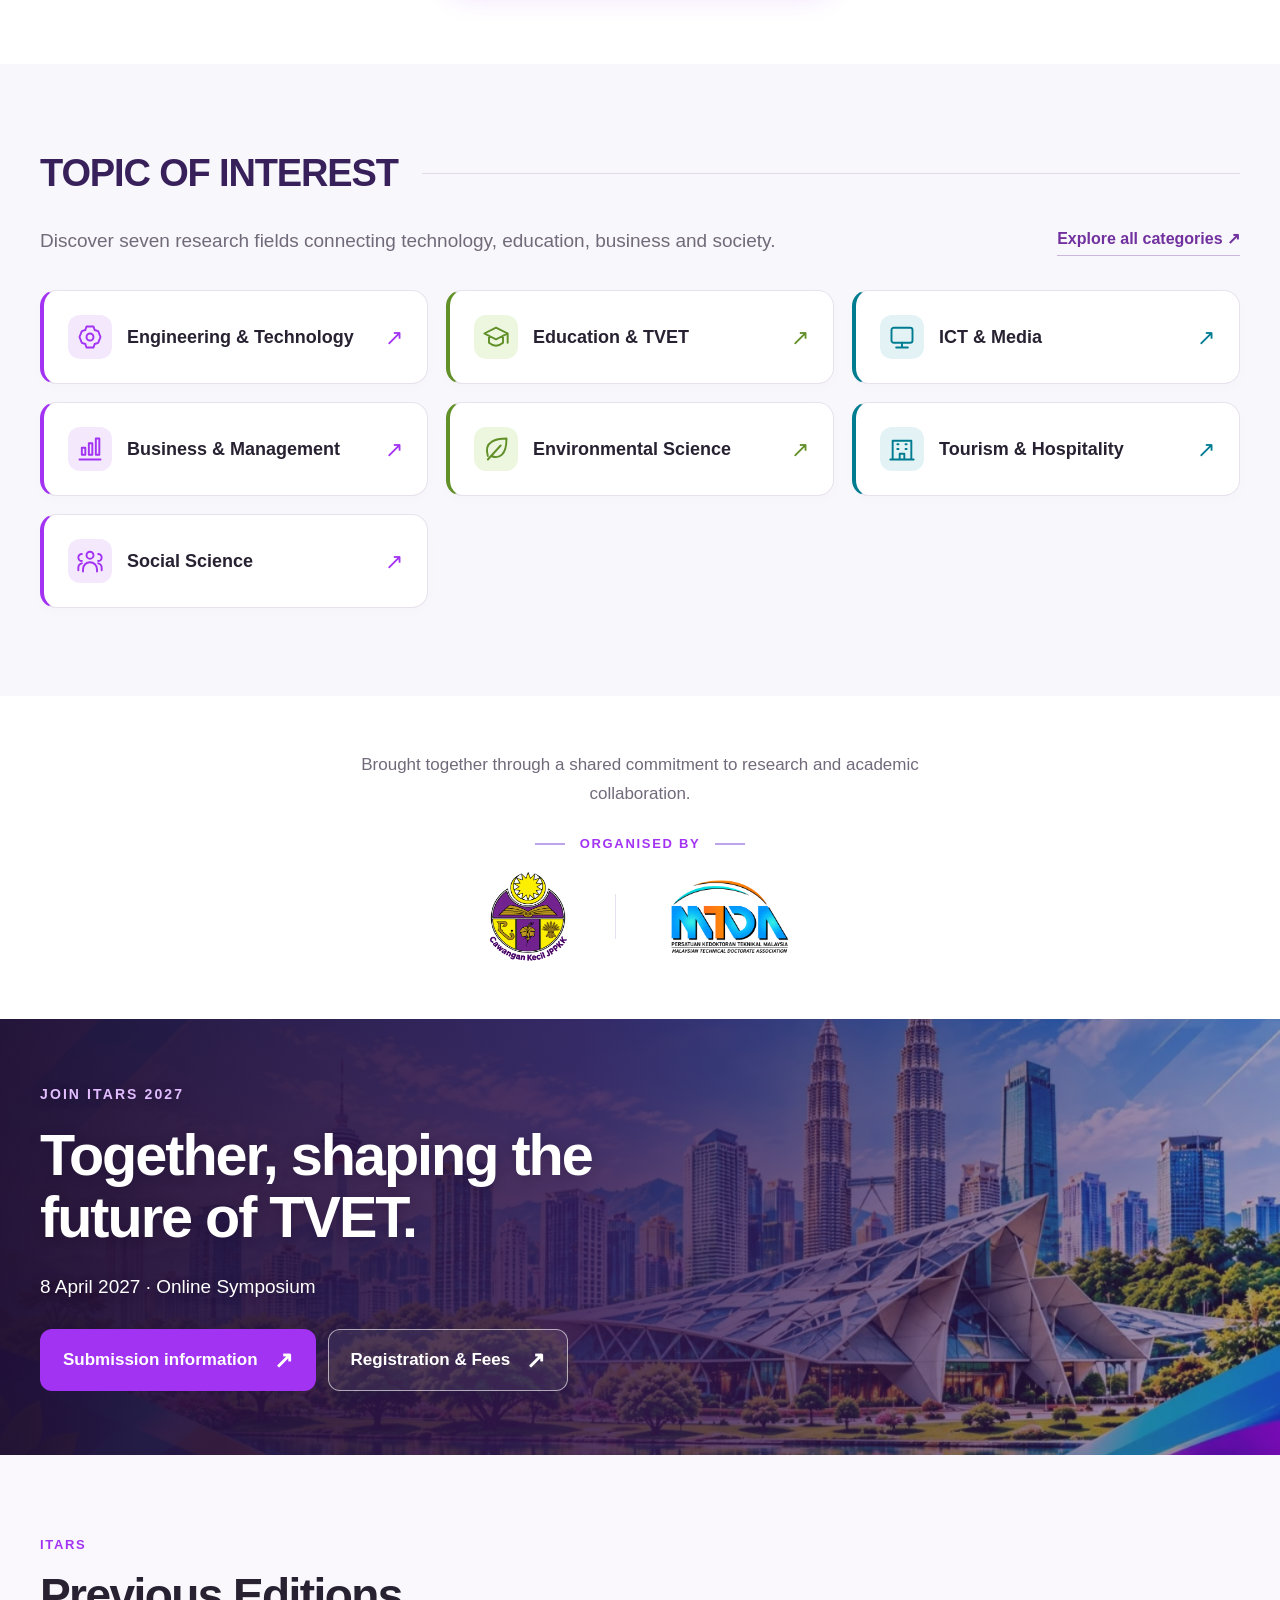
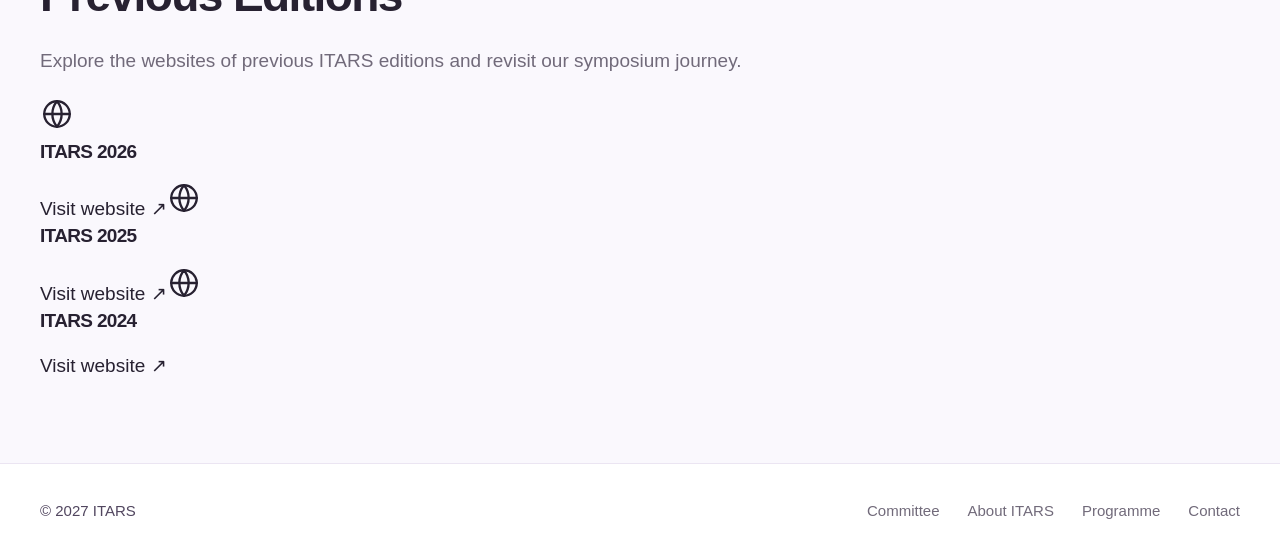
==== commit c4af69c6: "Add files via upload" ====
--- a/index.html
+++ b/index.html
@@ -7,9 +7,9 @@
 <meta name="description" content="Join ITARS 2027 online on 8 April 2027. Explore speakers, research categories, fees and submission information.">
 <meta name="theme-color" content="#a333f2">
 <link rel="icon" href="assets/icons/online-badge.svg" type="image/svg+xml">
-<link rel="stylesheet" href="assets/css/style.css">
+<link rel="stylesheet" href="assets/css/style.css?v=20261026-icons3">
 <script src="assets/js/translations.js" defer></script>
-<script src="assets/js/site.js" defer></script>
+<script src="assets/js/site.js?v=20261026-icons3" defer></script>
 <meta property="og:title" content="ITARS 2027 | International TVET Symposium"><meta property="og:description" content="Join ITARS 2027 online on 8 April 2027. Explore speakers, research categories, fees and submission information."><meta property="og:type" content="website"></head>
 <body>
 <svg xmlns="http://www.w3.org/2000/svg" aria-hidden="true" style="position:absolute;width:0;height:0;overflow:hidden"><symbol id="calendar" viewBox="0 0 24 24"><g fill="none" stroke="currentColor" stroke-width="1.65" stroke-linecap="round" stroke-linejoin="round"><rect x="4" y="5" width="16" height="16" rx="2"/><path d="M8 3v4m8-4v4M4 10h16"/></g></symbol><symbol id="online" viewBox="0 0 24 24"><g fill="none" stroke="currentColor" stroke-width="1.65" stroke-linecap="round" stroke-linejoin="round"><rect x="3" y="4" width="18" height="13" rx="2"/><path d="M12 17v4m-5 0h10"/></g></symbol><symbol id="paper" viewBox="0 0 24 24"><g fill="none" stroke="currentColor" stroke-width="1.65" stroke-linecap="round" stroke-linejoin="round"><path d="M6 3h8l4 4v14H6zM14 3v5h4M9 12h6m-6 4h6"/></g></symbol><symbol id="idea" viewBox="0 0 24 24"><g fill="none" stroke="currentColor" stroke-width="1.65" stroke-linecap="round" stroke-linejoin="round"><path d="M9 18h6m-5 3h4M8 14a7 7 0 1 1 8 0l-1 3H9zM12 12V8"/></g></symbol><symbol id="engineering" viewBox="0 0 24 24"><g fill="none" stroke="currentColor" stroke-width="1.65" stroke-linecap="round" stroke-linejoin="round"><path d="m9 3 6 0 1 3 3 1 2 5-2 5-3 1-1 3H9l-1-3-3-1-2-5 2-5 3-1z"/><circle cx="12" cy="12" r="3"/></g></symbol><symbol id="education" viewBox="0 0 24 24"><g fill="none" stroke="currentColor" stroke-width="1.65" stroke-linecap="round" stroke-linejoin="round"><path d="m2 9 10-5 10 5-10 5zM6 11v6q6 5 12 0v-6m4-2v8"/></g></symbol><symbol id="business" viewBox="0 0 24 24"><g fill="none" stroke="currentColor" stroke-width="1.65" stroke-linecap="round" stroke-linejoin="round"><path d="M3 21h18M5 17h3v-6H5zm6 0h3V7h-3zm6 0h3V3h-3z"/></g></symbol><symbol id="environment" viewBox="0 0 24 24"><g fill="none" stroke="currentColor" stroke-width="1.65" stroke-linecap="round" stroke-linejoin="round"><path d="M5 18C1 5 13 3 21 3c0 14-6 18-13 15M5 21 16 9"/></g></symbol><symbol id="tourism" viewBox="0 0 24 24"><g fill="none" stroke="currentColor" stroke-width="1.65" stroke-linecap="round" stroke-linejoin="round"><path d="M4 21V5h16v16M2 21h20M8 8h1m6 0h1m-8 4h1m6 0h1m-6 9v-5h4v5"/></g></symbol><symbol id="social" viewBox="0 0 24 24"><g fill="none" stroke="currentColor" stroke-width="1.65" stroke-linecap="round" stroke-linejoin="round"><circle cx="12" cy="7" r="3"/><path d="M6 21v-2a6 6 0 0 1 12 0v2M5 6a3 3 0 0 0 0 6m14-6a3 3 0 0 1 0 6M2 20v-2a4 4 0 0 1 3-4m17 6v-2a4 4 0 0 0-3-4"/></g></symbol><symbol id="notice" viewBox="0 0 24 24"><g fill="none" stroke="currentColor" stroke-width="1.65" stroke-linecap="round" stroke-linejoin="round"><path d="m3 10 14-5v14L3 14zM7 15l2 6h4l-2-5m9-7 2-2m-2 10 2 2M3 10v4"/></g></symbol><symbol id="menu" viewBox="0 0 24 24"><g fill="none" stroke="currentColor" stroke-width="1.65" stroke-linecap="round" stroke-linejoin="round"><path d="M4 6h16M4 12h16M4 18h16"/></g></symbol><symbol id="mic" viewBox="0 0 24 24"><g fill="none" stroke="currentColor" stroke-width="1.65" stroke-linecap="round" stroke-linejoin="round"><rect x="9" y="3" width="6" height="11" rx="3"/><path d="M5 11a7 7 0 0 0 14 0M12 18v3m-4 0h8"/></g></symbol><symbol id="check" viewBox="0 0 24 24"><g fill="none" stroke="currentColor" stroke-width="1.65" stroke-linecap="round" stroke-linejoin="round"><rect x="4" y="4" width="16" height="16" rx="3"/><path d="m8 12 3 3 5-6"/></g></symbol><symbol id="gear" viewBox="0 0 24 24"><g fill="none" stroke="currentColor" stroke-width="1.65" stroke-linecap="round" stroke-linejoin="round"><circle cx="12" cy="12" r="3"/><path d="M12 2v3m0 14v3M2 12h3m14 0h3M4.9 4.9 7 7m10 10 2.1 2.1M4.9 19.1 7 17M17 7l2.1-2.1"/></g></symbol><symbol id="present" viewBox="0 0 24 24"><g fill="none" stroke="currentColor" stroke-width="1.65" stroke-linecap="round" stroke-linejoin="round"><rect x="3" y="4" width="18" height="12" rx="1.5"/><path d="M12 16v3m-4 2 4-2 4 2M8 12l3-3 2 2 3-3"/></g></symbol><symbol id="book" viewBox="0 0 24 24"><g fill="none" stroke="currentColor" stroke-width="1.65" stroke-linecap="round" stroke-linejoin="round"><path d="M3 5c3-1 6-1 9 1 3-2 6-2 9-1v14c-3-1-6-1-9 1-3-2-6-2-9-1zM12 6v14"/></g></symbol><symbol id="fee" viewBox="0 0 24 24"><g fill="none" stroke="currentColor" stroke-width="1.65" stroke-linecap="round" stroke-linejoin="round"><rect x="3" y="6" width="18" height="12" rx="2"/><circle cx="12" cy="12" r="2.5"/><path d="M6 9v.01M18 15v.01"/></g></symbol><symbol id="phone" viewBox="0 0 24 24"><g fill="none" stroke="currentColor" stroke-width="1.65" stroke-linecap="round" stroke-linejoin="round"><path d="M5 3h4l2 5-2.5 1.5a11 11 0 0 0 6 6L16 13l5 2v4a2 2 0 0 1-2 2A17 17 0 0 1 3 5a2 2 0 0 1 2-2"/></g></symbol><symbol id="globe" viewBox="0 0 24 24"><g fill="none" stroke="currentColor" stroke-width="1.65" stroke-linecap="round" stroke-linejoin="round"><circle cx="12" cy="12" r="9"/><path d="M3 12h18M12 3a14 14 0 0 1 0 18M12 3a14 14 0 0 0 0 18"/></g></symbol><symbol id="target" viewBox="0 0 24 24"><g fill="none" stroke="currentColor" stroke-width="1.65" stroke-linecap="round" stroke-linejoin="round"><circle cx="12" cy="12" r="9"/><circle cx="12" cy="12" r="5"/><circle cx="12" cy="12" r="1"/></g></symbol><symbol id="user" viewBox="0 0 24 24"><g fill="none" stroke="currentColor" stroke-width="1.65" stroke-linecap="round" stroke-linejoin="round"><circle cx="12" cy="8" r="4"/><path d="M4 21a8 8 0 0 1 16 0"/></g></symbol><symbol id="org" viewBox="0 0 24 24"><g fill="none" stroke="currentColor" stroke-width="1.65" stroke-linecap="round" stroke-linejoin="round"><path d="M3 21h18M4 21V10l8-6 8 6v11M9 21v-6h6v6M8 12h.01M16 12h.01"/></g></symbol></svg>
@@ -27,12 +27,13 @@
       <a data-i18n="navabout" href="about.html" data-page-link>About</a>
       <a data-i18n="navspeakers" href="speakers.html" data-page-link>Speakers</a>
       <a data-i18n="navpapers" href="categories.html" data-page-link>Categories</a>
+      <a data-i18n="navauthors" href="submission.html" data-page-link>Author Guidelines</a>
       <a data-i18n="navfees" href="registration.html" data-page-link>Fees</a>
       <a data-i18n="navprogramme" href="programme.html" data-page-link>Programme</a>
       <a data-i18n="navcontact" href="contact.html" data-page-link>Contact</a>
     </nav>
     <div class="nav-actions">
-      <a data-i18n="register" href="registration.html" class="button teal nav-register" data-page-link>Register</a>
+      <a data-i18n="register" href="https://cmt3.research.microsoft.com/User/Login?ReturnUrl=%2FITARS2026" class="button teal nav-register" target="_blank" rel="noopener">Register</a>
       <button class="menu-toggle" type="button" aria-controls="main-nav" aria-expanded="false" aria-label="Open menu"><svg class="icon" aria-hidden="true"><use href="#menu"></use></svg><span data-i18n="menutext">Menu</span></button>
     </div>
   </div></div>
@@ -92,7 +93,7 @@
 <!-- ============ KEYNOTE SPEAKERS ============ -->
 <section class="section speakers" aria-labelledby="speakers-title">
   <div class="container">
-    <div class="banner-head reveal"><h2 class="banner" id="speakers-title"><svg class="icon" aria-hidden="true"><use href="#mic"></use></svg><span data-i18n="speakerslabel">KEYNOTE SPEAKERS</span></h2><span class="banner-line" aria-hidden="true"></span></div>
+    <div class="banner-head reveal"><h2 class="banner" id="speakers-title"><svg class="icon" aria-hidden="true" viewBox="0 0 24 24" width="46" height="46" focusable="false"><g fill="none" stroke="currentColor" stroke-width="1.65" stroke-linecap="round" stroke-linejoin="round"><rect x="9" y="3" width="6" height="11" rx="3"/><path d="M5 11a7 7 0 0 0 14 0M12 18v3m-4 0h8"/></g></svg><span data-i18n="speakerslabel">KEYNOTE SPEAKERS</span></h2><span class="banner-line" aria-hidden="true"></span></div>
     <p class="section-intro" data-i18n="speakersintro"></p><p class="speaker-hint" data-i18n="speakerhint">Swipe to meet our keynote speakers →</p><ul class="speaker-grid" tabindex="0" aria-label="Keynote speakers">
       <li class="speaker reveal" style="--c:#8000ED"><div class="speaker-photo"><img src="assets/images/speaker-1.webp" alt="" width="328" height="328" loading="lazy"><b>1</b></div><p class="speaker-label"><span data-i18n="keynote">KEYNOTE SPEAKER</span> 1</p><div class="speaker-body"><h3>Professor Nicole Hondow</h3><p>University of Leeds<br>United Kingdom</p></div></li>
       <li class="speaker reveal" style="--c:#009DA8"><div class="speaker-photo"><img src="assets/images/speaker-2.webp" alt="" width="328" height="328" loading="lazy"><b>2</b></div><p class="speaker-label"><span data-i18n="keynote">KEYNOTE SPEAKER</span> 2</p><div class="speaker-body"><h3>Prof. Dr. Kongkiti Phusavat</h3><p>Kasetsart University<br>Thailand</p></div></li>
@@ -155,10 +156,10 @@
   </div>
 </section>
 <noscript><p style="padding:20px">Enable JavaScript for the live countdown, language switch and temporary page notices. Other pages are being prepared.</p></noscript>
-</main>
+<section class="section soft-section previous-editions" id="previous-editions"><div class="container"><p class="eyebrow">ITARS</p><h2 data-i18n="previouseditions">Previous Editions</h2><p data-i18n="previousintro">Explore the websites of previous ITARS editions and revisit our symposium journey.</p><div class="edition-grid"><a class="edition-card" href="https://www.itars2026.com/home" target="_blank" rel="noopener" aria-label="ITARS 2026"><svg class="icon" aria-hidden="true"><use href="#globe"></use></svg><h3>ITARS 2026</h3><span data-i18n="visitedition">Visit website</span><span aria-hidden="true"> ↗</span></a><a class="edition-card" href="https://sites.google.com/view/itars2025/home" target="_blank" rel="noopener" aria-label="ITARS 2025"><svg class="icon" aria-hidden="true"><use href="#globe"></use></svg><h3>ITARS 2025</h3><span data-i18n="visitedition">Visit website</span><span aria-hidden="true"> ↗</span></a><a class="edition-card" href="https://sites.google.com/view/itars2024official/home" target="_blank" rel="noopener" aria-label="ITARS 2024"><svg class="icon" aria-hidden="true"><use href="#globe"></use></svg><h3>ITARS 2024</h3><span data-i18n="visitedition">Visit website</span><span aria-hidden="true"> ↗</span></a></div></div></section></main>
 
 <!-- ============ SHARED FOOTER ============ -->
-<footer class="site-footer"><div class="container footer-inner"><small>© 2027 ITARS</small><nav aria-label="Footer navigation"><a data-i18n="footabout" href="about.html" data-page-link>About ITARS</a><a data-i18n="footprogramme" href="programme.html" data-page-link>Programme</a><a data-i18n="footcontact" href="contact.html" data-page-link>Contact</a></nav></div></footer>
+<footer class="site-footer"><div class="container footer-inner"><small>© 2027 ITARS</small><nav aria-label="Footer navigation"><a href="committee.html" data-i18n="committee">Committee</a><a data-i18n="footabout" href="about.html" data-page-link>About ITARS</a><a data-i18n="footprogramme" href="programme.html" data-page-link>Programme</a><a data-i18n="footcontact" href="contact.html" data-page-link>Contact</a></nav></div></footer>
 
 <dialog id="page-dialog" aria-labelledby="dialog-title"><button class="dialog-close" type="button" aria-label="Close dialog">×</button><p class="eyebrow">ITARS 2027</p><h2 data-i18n="dialogtitle" id="dialog-title">This page is being prepared</h2><p><span data-i18n="dialogcopy">This first release contains the homepage. The selected section will have its own dedicated page. For event information, view the supplied poster or call the organisers.</span></p><div class="dialog-actions"><a class="button teal" href="assets/images/itars-poster.webp"><span data-i18n="viewposter">View event poster</span></a><a href="tel:+60127899131">Tuan Rozila · +60 12-789 9131</a><a href="tel:+60197607001">Dr. Khairunnisa · +60 19-760 7001</a></div></dialog>
 </body>
--- a/assets/css/style.css
+++ b/assets/css/style.css
@@ -0,0 +1,157 @@
+:root{--green:#38205b;--teal:#a333f2;--violet:#a333f2;--lime:#bca3eb;--ink:#272131;--muted:#716a7a;--line:#e7e1ef;--header-height:108px;--footer-height:0px}*{box-sizing:border-box}html{scroll-behavior:smooth;scroll-padding-top:120px}body{margin:0;padding-top:var(--header-height);background:#fff;color:var(--ink);font:19px/1.7 'Segoe UI',Arial,sans-serif}a{color:inherit;text-decoration:none}button{font:inherit;cursor:pointer}a,button{touch-action:manipulation}a:focus-visible,button:focus-visible{outline:3px solid var(--lime);outline-offset:5px}img{display:block;max-width:100%;height:auto}.container{width:min(1240px,calc(100% - 80px));margin:auto}.icon{width:34px;height:34px;flex-shrink:0}h1,h2,h3,p{margin-top:0}h1,h2,h3{line-height:1.12;letter-spacing:-.035em}h2{font-size:clamp(34px,3.6vw,48px);margin-bottom:24px}h3{font-size:19px}p{color:var(--muted)}.skip{position:fixed;left:20px;top:-100px;z-index:100;background:#fff;padding:10px}.skip:focus{top:10px}.site-header{position:fixed;inset:0 0 auto;z-index:50;background:#fff}.utility{background:#a333f2;border-bottom:1px solid #a333f2;color:#fff;font-size:12px}.utility-inner{min-height:30px;display:flex;align-items:center;justify-content:space-between;gap:20px}.language-switch{display:flex;align-items:center;gap:8px;flex-shrink:0}.language-switch button{font-size:12px;border:0;background:none;padding:5px;color:#fff;opacity:1}.language-switch button[aria-pressed=true]{opacity:1;font-weight:800;text-decoration:underline;text-underline-offset:4px}.nav-shell{border-bottom:1px solid #ebe5f2}.nav-inner{min-height:78px;display:flex;align-items:center;justify-content:space-between;gap:25px}.brand img{width:98px;height:49px;object-fit:contain}.main-nav{display:flex;gap:26px;font-size:16px;font-weight:650}.main-nav a:hover{color:var(--teal)}.nav-actions{display:flex;gap:12px;align-items:center}.button{display:inline-flex;align-items:center;justify-content:center;gap:16px;padding:14px 22px;border:1px solid transparent;border-radius:12px;font-size:17px;font-weight:700;line-height:1.4;min-height:48px;transition:transform .2s,background .2s}.button:after{content:'↗';font-size:23px}.button:hover{transform:translateY(-2px)}.teal,.nav-register,.gold{background:var(--teal);color:#fff}.nav-register{min-height:48px;padding:12px 22px}.outline{background:#fff;color:var(--green);border-color:#e1d9ec}.menu-toggle{display:none;background:#fff;border:1px solid var(--line);border-radius:5px;padding:7px;color:var(--green)}.hero{position:relative;isolation:isolate;overflow:hidden;background:#38205b;padding:72px 0 106px}.hero-grid{display:block}.hero-copy{width:53%;max-width:640px;min-width:0}.hero-visual{position:absolute;inset:0;z-index:-3;overflow:hidden}.hero-visual img{width:100%;height:100%;object-fit:cover;object-position:center 50%}.hero:before{content:'';position:absolute;inset:0;z-index:-2;background:linear-gradient(90deg,#281440f5,#281440f0 30%,#281440a6 52%,#28144010 78%,transparent)}.hero-shapes,.hero-ribbon{display:none}.hero-wordmark{font-size:14px;font-weight:750;letter-spacing:.16em;color:#e4dced;margin-bottom:18px}.hero-wordmark span{color:#d8c6f4;font-size:11px}.full-title{font-size:13px;line-height:1.65;color:#e4dced!important;font-weight:500;max-width:450px;margin-bottom:25px;text-transform:uppercase;letter-spacing:.05em}.theme-panel{padding:0;margin:0 0 26px}.hero h1{font:800 clamp(43px,4.6vw,65px)/1.05 'Segoe UI',Arial,sans-serif;letter-spacing:-.045em;color:white;margin:0;overflow-wrap:break-word}.hero h1 em{display:block;font-style:normal;font-size:.66em;color:#dfd1f5;line-height:1.14;margin-top:10px}.hero-date{color:white;font-size:20px;font-weight:650;margin-bottom:18px}.hero-description{color:#e4dced!important;font-size:20px;max-width:510px;line-height:1.65;margin-bottom:26px}.button-row{display:flex;gap:12px;flex-wrap:wrap}.hero .outline{background:#ffffff0c;border-color:#d0c5df;color:#fff}.countdown-wrap{position:relative;margin-top:-38px;z-index:3}.countdown-card{display:grid;grid-template-columns:1fr 1.3fr;gap:25px;align-items:center;padding:25px 30px;background:#fff;border:1px solid var(--line);border-radius:10px;box-shadow:0 12px 32px #44246d10}.eyebrow{display:flex;align-items:center;gap:15px;font-size:13px;font-weight:750;letter-spacing:.13em;color:var(--teal);line-height:1.5;margin-bottom:15px}.eyebrow i{width:30px;height:2px;background:var(--lime)}.countdown-intro .eyebrow{font-size:12px;margin-bottom:8px}.countdown-intro strong{display:block;font-size:19px;line-height:1.4}.countdown-intro small{display:block;font-size:12px;color:var(--muted);margin-top:7px}.countdown-intro #countdown-status{font-size:12px;color:var(--teal)}.countdown-units{display:grid;grid-template-columns:repeat(4,1fr)}.count-unit{text-align:center;border-left:1px solid var(--line);padding:0 14px}.count-unit strong{display:block;font-size:54px;line-height:1.1;color:var(--green);font-variant-numeric:tabular-nums;font-weight:650;letter-spacing:-.04em}.count-unit small{display:block;font-size:12px;font-weight:700;letter-spacing:.12em;margin-top:6px}.section{padding:80px 0}.about-grid{display:grid;grid-template-columns:1fr 1fr;gap:70px;align-items:center}.about-grid>.about-photo{grid-column:1;grid-row:1}.about-grid>div:not(.about-photo){grid-column:2;grid-row:1}.about p:not(.eyebrow){font-size:19px;line-height:1.75}.about-photo{position:relative}.about-photo img{width:100%;aspect-ratio:1.35;object-fit:cover;border-radius:20px}.photo-label{position:absolute;bottom:0;right:0;background:var(--green);color:white;padding:16px 22px;display:flex;align-items:center;gap:13px;border-radius:16px 0 16px 0;font-size:17px}.photo-label i{display:none}.text-link,.light-link{display:inline-block;color:var(--teal);font-size:16px;font-weight:700;border-bottom:1px solid #cbbfdf;padding-bottom:3px}.text-link:after,.light-link:after{content:' ↗'}.banner-head{display:flex;align-items:center;gap:24px;margin-bottom:32px}.banner{display:flex;gap:12px;align-items:center;background:none;color:var(--ink);font-size:38px;font-weight:750;text-transform:none;letter-spacing:-.03em;padding:0;margin:0;clip-path:none}.banner>.icon{display:none}.banner-line{height:1px;flex:1;background:var(--line)}.speakers{background:#faf9fc}.speaker-grid{list-style:none;padding:0;margin:0;display:grid;grid-template-columns:repeat(5,minmax(0,1fr));gap:22px}.speaker-photo{margin:0 0 20px;width:100%;aspect-ratio:1.1;overflow:hidden;border-radius:16px;background:#fff}.speaker-photo img{width:100%;height:100%;object-fit:cover}.speaker-photo b,.speaker-label{display:none}.speaker-body{text-align:left;background:none!important;padding:0}.speaker-body h3{font-size:19px;line-height:1.4;margin-bottom:8px;letter-spacing:-.015em}.speaker-body p{font-size:15px;line-height:1.6;margin:0}.date-grid{display:grid;grid-template-columns:repeat(3,minmax(0,1fr));list-style:none;margin:0;padding:0;gap:0 35px}.date-card{position:relative;border-top:1px solid var(--line);padding:24px 0;background:none;border-radius:0;display:grid;grid-template-columns:54px 1fr;gap:0 15px}.date-icon{grid-row:span 2;width:50px;height:50px;border-radius:50%;background:#f2edf8;color:var(--teal);display:grid;place-items:center}.date-icon .icon{width:28px;height:28px}.date-card h3{font-size:19px;line-height:1.4;margin-bottom:8px;letter-spacing:0}.date-card p{font-size:17px;margin:0}.date-card mark{color:var(--green);background:none}.date-card.is-key{border-top:2px solid var(--lime)}.date-card.is-key p{font-weight:750;color:var(--green)}.fields{background:#a333f2;padding:88px 0}.fields .banner-head{margin-bottom:30px}.fields .section-lead{margin-bottom:34px;flex-wrap:wrap}.fields .field-grid{gap:18px}.fields .banner,.fields .section-lead p,.fields .text-link{color:#fff}.fields .banner-line{background:#ffffff66}.fields .text-link{border-color:#ffffff99}.section-lead{display:flex;justify-content:space-between;gap:30px;align-items:center;margin-bottom:25px}.section-lead p{margin:0;font-size:19px}.field-grid{display:grid;grid-template-columns:repeat(3,minmax(0,1fr));gap:13px}.field-card{display:flex;gap:15px;align-items:center;padding:24px;background:#fff;border:1px solid #e7e0ee;border-radius:16px;transition:transform .2s}.field-card:hover{transform:translateY(-3px)}.field-card .icon{width:36px;height:36px;color:var(--violet)}.field-card h3{font-size:18px;line-height:1.4;margin:0;letter-spacing:0;flex:1}.field-card>span:last-child{color:var(--violet);font-size:22px}.organisers-section{padding:55px 0}.centered{justify-content:center}.organiser-names{display:flex;justify-content:center;align-items:center;gap:45px}.organiser-names img{height:95px;width:auto;object-fit:contain}.organiser-names img:last-child{height:80px}.organiser-names>span{height:45px;width:1px;background:var(--line)}.organiser-line{display:none}.cta{background:var(--green);color:white}.cta-inner{display:flex;align-items:center;justify-content:space-between;gap:35px;padding:40px 0}.cta h2{font-size:clamp(36px,4vw,48px);color:#fff;margin-bottom:10px}.cta h2 em{font-style:normal;color:#dfd1f5}.cta p{font-size:16px;color:#e4dced;margin:0}.cta .gold{background:#a333f2;color:#fff}.cta .gold:hover{background:#8824d0}.cta .outline{background:transparent;border-color:#ab96c9;color:white}.site-footer{position:static;background:#fff;border-top:1px solid #ebe5f2}.footer-inner{display:flex;justify-content:space-between;align-items:center;gap:20px;min-height:94px;padding:20px 0}.footer-inner small{font-size:15px;color:#51465f}.footer-inner nav{display:flex;gap:28px;color:var(--muted);font-size:15px}dialog{border:1px solid var(--line);border-radius:12px;width:min(540px,calc(100% - 30px));padding:35px;color:var(--ink)}dialog::backdrop{background:#38205b99;backdrop-filter:blur(4px)}dialog h2{font-size:28px}dialog p{font-size:16px}.dialog-close{position:absolute;right:12px;top:6px;border:0;background:none;font-size:30px;color:var(--green)}.dialog-actions{display:flex;flex-direction:column;align-items:start;gap:12px;font-size:14px}.js-motion .reveal{opacity:0;transform:translateY(15px);transition:opacity .6s,transform .6s}.js-motion .reveal.visible{opacity:1;transform:none}
+@media(max-width:1100px){.container{width:calc(100% - 48px)}.main-nav{gap:16px;font-size:15px}.hero-copy{width:58%}.about-grid{gap:35px}.speaker-grid{gap:16px}.cta-inner{gap:25px}.cta .button{font-size:16px;padding:14px 18px}}
+@media(max-width:1050px){.main-nav{display:none;position:absolute;top:100%;left:0;right:0;background:#fff;border-bottom:1px solid var(--line);padding:20px 24px;grid-template-columns:1fr 1fr;gap:0;font-size:16px}.main-nav.is-open{display:grid}.main-nav a{padding:12px}.menu-toggle{display:block}.countdown-card{grid-template-columns:1fr;text-align:center;gap:20px}.countdown-intro .eyebrow{justify-content:center}.count-unit:first-child{border:0}.speaker-grid{grid-template-columns:repeat(3,1fr)}.date-grid{grid-template-columns:repeat(2,1fr)}.field-grid{grid-template-columns:repeat(2,1fr)}.cta-inner{flex-direction:column;align-items:start}.about-grid{gap:30px}.about h2{font-size:33px}}
+@media(max-width:600px){.container{width:calc(100% - 36px)}.utility-inner>span{font-size:11px;max-width:calc(100% - 65px);line-height:1.3}.language-switch{gap:3px}.nav-inner{min-height:66px;gap:12px}.brand img{width:84px;height:42px}.nav-register{font-size:15px;padding:11px 14px;min-height:44px}.nav-actions{gap:8px}.menu-toggle .icon{width:28px;height:28px}.hero{padding:112px 0 64px}.hero-copy{width:100%;max-width:100%}.hero-visual img{object-position:66% top}.hero:before{background:linear-gradient(180deg,#28144000,#28144040 12%,#281440dc 28%,#281440f7 45%,#281440fa)}.hero-wordmark{font-size:13px;margin-bottom:14px}.full-title{font-size:12px;margin-bottom:20px}.hero h1{font-size:45px}html[lang=ms] .hero h1{font-size:36px}.hero h1 em{font-size:.65em}.hero-date{font-size:18px}.hero-description{font-size:18px;line-height:1.6}.hero .button-row{display:grid;grid-template-columns:1fr;gap:12px}.hero .button{padding:15px 18px;font-size:16px;gap:14px}.countdown-card{padding:20px 14px;gap:18px}.count-unit{padding:0 5px}.count-unit strong{font-size:38px}.count-unit small{font-size:11px}.countdown-intro strong{font-size:17px}.countdown-intro small{font-size:12px}.section{padding:45px 0}.about-grid{grid-template-columns:minmax(0,1fr);gap:30px}.about-grid>.about-photo{grid-column:1;grid-row:1}.about-grid>div:not(.about-photo){grid-column:1;grid-row:2}.about h2{font-size:33px}.about p:not(.eyebrow){font-size:19px}.banner{font-size:30px}.banner-head{gap:20px;margin-bottom:25px}.speaker-grid{grid-template-columns:repeat(2,minmax(0,1fr));gap:28px 18px}.speaker:last-child{grid-column:auto;width:auto}.speaker-body h3{font-size:18px}.speaker-body p{font-size:15px}.date-grid{grid-template-columns:1fr;gap:0}.date-card{padding:20px 0}.date-card h3{font-size:19px}.date-card p{font-size:17px}.section-lead{display:block}.section-lead p{margin-bottom:12px}.field-grid{grid-template-columns:1fr;gap:10px}.field-card{padding:20px}.organiser-names{gap:25px}.organiser-names img{height:80px}.organiser-names img:last-child{height:65px}.cta-inner{padding:32px 0;gap:25px}.cta h2{font-size:31px}.cta p{font-size:15px}.cta .button-row{display:grid;grid-template-columns:1fr;width:100%;gap:12px}.cta .button{font-size:16px;gap:14px;padding:15px 18px}.footer-inner{min-height:100px;gap:14px;flex-direction:column;justify-content:center;padding:20px 0}.footer-inner nav{gap:18px;font-size:14px;flex-wrap:wrap;justify-content:center}.footer-inner small{font-size:13px}.organisers-section{padding:40px 0}}
+@media(prefers-reduced-motion:reduce){html{scroll-behavior:auto}*,*:before,*:after{animation:none!important;transition:none!important}.js-motion .reveal{opacity:1;transform:none}}
+
+/* Palette violet with readable white button labels. */
+.teal,.nav-register,.gold{background:#a333f2;color:#fff}.teal:hover,.nav-register:hover,.gold:hover{background:#8824d0}
+
+/* Comfortable reading layout on phones and small tablets. */
+@media(max-width:800px){
+ .about-grid{grid-template-columns:minmax(0,1fr);gap:30px}
+ .about-grid>.about-photo{grid-column:1;grid-row:1}
+ .about-grid>div:not(.about-photo){grid-column:1;grid-row:2}
+ .about-photo img{max-height:440px}
+ .field-grid{grid-template-columns:minmax(0,1fr)}
+ .fields{padding:56px 0}
+ .fields .section-lead{display:block;margin-bottom:28px}
+ .fields .section-lead p{margin-bottom:16px}
+ .banner{overflow-wrap:anywhere}
+ .banner-line{min-width:20px}
+ .speaker-grid{grid-template-columns:repeat(2,minmax(0,1fr))}
+ .hero-copy{width:100%;max-width:610px}
+ .hero:before{background:linear-gradient(90deg,#281440f5,#281440d9 55%,#28144066)}
+ .hero-description{max-width:540px}
+ .hero .button-row{gap:12px}
+ .field-card{min-width:0;padding:22px}
+ .field-card h3{overflow-wrap:anywhere}
+ .cta h2{font-size:36px}
+ .cta .button{font-size:16px;min-height:54px}
+ .footer-inner{padding:24px 0;flex-wrap:wrap}
+ .footer-inner nav{font-size:15px;gap:20px;flex-wrap:wrap}
+}
+@media(max-width:600px){
+ .hero:before{background:linear-gradient(180deg,#28144010,#28144066 12%,#281440ee 28%,#281440fa 48%)}
+ .hero-description{color:#fff!important}
+ .cta h2{font-size:36px}
+ .footer-inner small{font-size:14px}
+ .fields .banner{font-size:29px}
+ .fields .text-link{font-size:16px}
+}
+
+/* Subtle skyline texture in the closing invitation. */
+.cta{position:relative;isolation:isolate;overflow:hidden;background:#38205b}.cta:before{content:"";position:absolute;inset:0;z-index:-2;background:url("../images/hero.webp") center 57%/cover no-repeat;opacity:.24}.cta:after{content:"";position:absolute;inset:0;z-index:-1;background:linear-gradient(90deg,rgba(45,22,73,.84),rgba(56,32,91,.55));pointer-events:none}.cta-inner{position:relative;padding-top:56px;padding-bottom:56px}.cta h2,.cta p{text-shadow:0 2px 12px rgba(20,8,36,.25)}
+
+/* Speaker showcase, milestone journey and closing feature. */
+.speaker-grid{grid-template-columns:repeat(5,minmax(0,1fr));gap:18px;align-items:stretch}
+.speaker{background:#fff;border:1px solid #e8e0f1;border-radius:20px;overflow:hidden;box-shadow:0 8px 26px #38205b08;transition:transform .25s}
+.speaker:hover{transform:translateY(-5px)}
+.speaker-photo{aspect-ratio:1.12;margin:0;padding:20px 20px 0;background:linear-gradient(145deg,#f4eefc,#e8dbf7);border-radius:0}
+.speaker-photo img{object-fit:contain;object-position:center bottom;border-radius:12px 12px 0 0}
+.speaker-body{padding:20px 16px 24px;min-height:185px}
+.speaker-body h3{font-size:18px;color:#38205b}.speaker-body p{font-size:14px}
+.speaker-hint{display:none;font-size:14px;color:#716a7a}
+.date-grid{counter-reset:milestone;gap:22px 26px;position:relative}
+.date-card{counter-increment:milestone;display:flex;flex-direction:column;align-items:flex-start;padding:28px 24px;border:1px solid #e7e1ef;border-radius:18px;background:#fff;gap:12px;box-shadow:0 6px 20px #38205b05}
+.date-card:before{content:counter(milestone,decimal-leading-zero);position:absolute;right:22px;top:22px;color:#b8a5ce;font-size:14px;font-weight:700;letter-spacing:.08em}
+.date-card:after{content:'';position:absolute;top:53px;left:76px;right:52px;height:1px;background:#e7e1ef}
+.date-icon{z-index:1}.date-card h3{margin:0}.date-card p{font-size:18px;color:#5e4c73}
+.date-card.is-key{border:1px solid #a333f2;background:linear-gradient(135deg,#8231bf,#a333f2);color:#fff;box-shadow:0 12px 28px #a333f229}
+.date-card.is-key h3,.date-card.is-key mark,.date-card.is-key p{color:#fff}.date-card.is-key:before{color:#f0dbff}.date-card.is-key .date-icon{background:#ffffff26;color:#fff}
+.cta:before{opacity:.76;background-position:center 48%}
+.cta:after{background:linear-gradient(90deg,rgba(32,15,53,.97),rgba(52,23,79,.83) 45%,rgba(51,21,78,.23))}
+.cta-inner{min-height:380px;display:flex;flex-direction:column;align-items:flex-start;justify-content:center;gap:26px;padding-top:64px;padding-bottom:64px}
+.cta-copy{max-width:720px}.cta .cta-kicker{font-size:14px;letter-spacing:.15em;font-weight:750;color:#e2bdff;margin-bottom:18px}
+.cta h2{font-size:clamp(38px,4.5vw,60px);line-height:1.08;margin-bottom:22px;max-width:700px}.cta p{font-size:19px;color:#fff}
+.cta .button{min-height:56px;font-size:17px}.cta .outline{background:#ffffff12;border-color:#ffffff99}
+@media(max-width:1050px){.speaker-grid{grid-template-columns:repeat(5,minmax(180px,1fr));overflow-x:auto;scroll-snap-type:x mandatory;padding:3px 2px 20px}.speaker{scroll-snap-align:start}.speaker-hint{display:block}.speaker-body{min-height:200px}}
+@media(max-width:600px){.speaker-grid{display:flex;gap:16px;overflow-x:auto;padding-bottom:22px;scrollbar-color:#a333f2 #ede3f8}.speaker{flex:0 0 82%;min-width:0}.speaker:last-child{width:auto}.speaker-photo{aspect-ratio:1.2;padding:24px 30px 0}.speaker-body{min-height:155px;padding:22px}.speaker-body h3{font-size:21px}.speaker-body p{font-size:16px}.date-grid{grid-template-columns:1fr;margin-left:10px;border-left:2px solid #e7d8f4;padding-left:26px;gap:20px}.date-card{padding:24px 20px}.date-card:before{right:auto;left:-37px;top:28px;width:18px;height:18px;background:#a333f2;border:4px solid #fff;border-radius:50%;content:''}.date-card:after{display:none}.cta-inner{min-height:460px;padding-top:56px;padding-bottom:56px}.cta h2{font-size:40px}.cta:before{background-position:65% center;opacity:.65}.cta:after{background:linear-gradient(90deg,#201035ed,#301747a6)}.cta p{font-size:18px}}
+
+/* Lighter research section with palette accents. */
+.fields{background:#f8f7fb}
+.fields .banner{color:#38205b}.fields .section-lead p{color:#716a7a}.fields .text-link{color:#71319f;border-color:#cbb6dd}.fields .banner-line{background:#e2d9eb}
+.fields .field-card{--accent:#a333f2;--tint:#f4e8fd;border:1px solid #e8e2ed;border-left:4px solid var(--accent);background:#fff;box-shadow:0 4px 14px #38205b04}
+.fields .field-card:nth-child(3n+2){--accent:#618f28;--tint:#edf6df}
+.fields .field-card:nth-child(3n){--accent:#007c91;--tint:#e3f3f5}
+.fields .field-card .icon{color:var(--accent);width:44px;height:44px;padding:8px;background:var(--tint);border-radius:12px}
+.fields .field-card>span:last-child{color:var(--accent)}
+.fields .field-card:hover{border-color:var(--accent);box-shadow:0 8px 22px #38205b0b}
+
+/* Always-visible navigation links, including on phones. */
+.main-nav a[aria-current=page]{color:#8824d0;box-shadow:inset 0 -2px #a333f2}
+@media(min-width:1051px){.main-nav{gap:18px;font-size:15px}}
+@media(max-width:1050px){.nav-inner{flex-wrap:wrap;padding-top:12px;gap:12px}.nav-actions{margin-left:auto}.main-nav,.main-nav.is-open{display:flex;position:static;order:3;width:100%;overflow-x:auto;flex-wrap:nowrap;gap:8px;padding:0 0 9px;border:0;scrollbar-width:thin;font-size:15px}.main-nav a{flex-shrink:0;padding:9px 12px;border-radius:8px;background:#f7f2fc}.menu-toggle{display:none}}
+.about-hero{background:linear-gradient(120deg,#f6effd,#fff);padding:85px 0 70px;border-bottom:1px solid #eee5f5}.about-hero h1{font-size:clamp(40px,5.4vw,70px);max-width:850px;color:#38205b;margin:0 0 28px}.about-hero p:not(.eyebrow){font-size:22px;max-width:720px}.about-theme{display:inline-block;padding:14px 22px;border-left:4px solid #a333f2;background:#fff;border-radius:0 12px 12px 0;color:#71319f;font-weight:650}.purpose{background:#faf8fc}.purpose-intro{max-width:800px;font-size:20px}.purpose-grid{display:grid;grid-template-columns:repeat(3,1fr);gap:24px;margin-top:40px}.purpose-grid article{background:#fff;padding:30px;border:1px solid #e8dff0;border-radius:18px}.purpose-number{color:#a333f2;font-size:28px;font-weight:750}.purpose-grid h3{font-size:24px;margin:22px 0 14px}.purpose-grid p{font-size:18px;margin:0}.format-panel{display:flex;gap:28px;align-items:center}.format-panel>.icon{width:60px;height:60px;color:#a333f2}.format-panel>div{flex:1}.format-panel h2{font-size:32px}.format-panel p{margin:0}
+@media(max-width:700px){.about-hero{padding:50px 0}.about-hero p:not(.eyebrow){font-size:19px}.purpose-grid{grid-template-columns:1fr}.format-panel{flex-direction:column;align-items:flex-start}.about-theme{font-size:17px}}
+
+/* Dedicated About photography from the supplied hero set. */
+.about-hero{position:relative;isolation:isolate;background:#38205b;padding:90px 0;overflow:hidden}
+.about-hero:before{content:'';position:absolute;inset:0;z-index:-2;background:url('../images/about-hero.webp') center center/cover no-repeat}
+.about-hero:after{content:'';position:absolute;inset:0;z-index:-1;background:linear-gradient(90deg,#281440f5,#281440ce 40%,#28144030 78%)}
+.about-hero h1{color:#fff;max-width:690px}.about-hero .eyebrow{color:#e2bdff}.about-hero p:not(.eyebrow){color:#fff;max-width:620px}.about-theme{background:#ffffffeb}
+.about-page .about-photo img{aspect-ratio:1.8;object-fit:contain;background:#f4eff9}
+@media(max-width:600px){.about-hero{padding:72px 0 56px}.about-hero:after{background:linear-gradient(90deg,#281440ed,#281440b8)}.about-hero:before{background-position:58% center}.about-hero h1{font-size:42px}.about-page .about-photo img{aspect-ratio:2.2}}
+
+/* Centre desktop navigation; keep a single header row on mobile. */
+@media(min-width:1051px){.nav-inner{display:grid;grid-template-columns:auto minmax(0,1fr) auto;align-items:center;gap:26px}.main-nav{justify-content:center;gap:18px}.nav-actions{justify-self:end}}
+@media(max-width:1050px){.nav-inner{display:flex;flex-wrap:nowrap;padding-top:0;gap:12px}.nav-actions{margin-left:auto}.menu-toggle{display:block;min-width:44px;min-height:44px}.main-nav{display:none;position:absolute;top:100%;left:0;right:0;width:100%;order:initial;overflow:visible;padding:18px 24px;background:#fff;border-bottom:1px solid #e7e1ef;box-shadow:0 12px 20px #38205b0d}.main-nav.is-open{display:grid;grid-template-columns:repeat(2,minmax(0,1fr));position:absolute;top:100%;left:0;right:0;width:100%;padding:18px 24px;gap:8px}.main-nav a{padding:12px;background:#f7f2fc;white-space:normal}}
+
+/* Navigation remains visible instead of disappearing into the menu. */
+@media(max-width:1050px){.nav-inner{display:grid;grid-template-columns:auto 1fr auto;gap:12px;padding:0}.brand{grid-column:1;grid-row:1}.nav-actions{grid-column:3;grid-row:1}.main-nav,.main-nav.is-open{grid-column:2;grid-row:1;display:flex;justify-content:flex-start;position:static;top:auto;width:100%;min-width:0;overflow-x:auto;flex-wrap:nowrap;gap:4px;padding:10px 0;background:#fff;border:0;box-shadow:none;scrollbar-width:thin;scrollbar-color:#a333f2 #f2e9fa}.main-nav a{flex-shrink:0;white-space:nowrap;background:none;padding:10px;font-size:15px}.menu-toggle{display:none}.nav-register{padding:10px 12px;font-size:14px}.nav-register:after{display:none}}
+@media(max-width:600px){.brand img{width:68px;height:40px}.nav-inner{gap:8px}.main-nav{max-width:100%}.nav-register{font-size:13px;padding:10px}.nav-shell .container{width:calc(100% - 24px)}}
+.welcome{padding-bottom:30px}.welcome-inner{max-width:980px}.welcome h2{max-width:800px}.welcome p:not(.eyebrow),.history p:not(.eyebrow){font-size:20px;line-height:1.8}.welcome .welcome-closing{font-weight:650;color:#71319f;border-left:3px solid #a333f2;padding-left:20px;margin-top:28px}.history{background:#faf8fc}
+@media(max-width:600px){.welcome p:not(.eyebrow),.history p:not(.eyebrow){font-size:18px}}
+
+/* Clear hierarchy and brief introductions between sections. */
+@media(min-width:1051px){.main-nav{justify-content:center;gap:20px}.nav-inner{grid-template-columns:120px minmax(0,1fr) 120px}.nav-register{justify-self:end}}
+@media(min-width:701px) and (max-width:1050px){.main-nav,.main-nav.is-open{justify-content:safe center}}
+.hero{padding-top:84px;padding-bottom:100px}.hero .full-title{margin-bottom:28px}.hero .theme-panel{margin-bottom:28px}
+.welcome{padding:80px 0;background:#fff}.welcome-inner{max-width:1240px;display:grid;grid-template-columns:.9fr 1.1fr;gap:65px}.welcome h2{font-size:clamp(32px,3.1vw,44px);max-width:480px}.welcome-copy{border-left:1px solid #e7dced;padding-left:42px}.welcome p:not(.eyebrow){font-size:19px;line-height:1.75}.welcome .welcome-closing{font-size:18px;margin-bottom:0}.section-intro{max-width:760px;font-size:19px;line-height:1.65;margin:-8px 0 30px;color:#716a7a}.organiser-intro{text-align:center;max-width:660px;margin:0 auto 25px;font-size:17px}.fields .section-lead p{max-width:760px;line-height:1.65}.banner-head{margin-bottom:28px}
+@media(max-width:700px){.welcome{padding:48px 0}.welcome-inner{grid-template-columns:1fr;gap:15px}.welcome-copy{padding-left:0;border:0}.welcome h2{margin-bottom:12px}.welcome p:not(.eyebrow),.section-intro{font-size:18px}.hero{padding-top:80px;padding-bottom:70px}}
+
+.speakers-hero{position:relative;isolation:isolate;padding:90px 0;min-height:420px;background:#38205b;color:#fff;overflow:hidden}.speakers-hero:before{content:'';position:absolute;inset:0;z-index:-2;background:url('../images/speakers-hero.webp') center 40%/cover no-repeat}.speakers-hero:after{content:'';position:absolute;inset:0;z-index:-1;background:linear-gradient(90deg,#281440f5,#281440c9 45%,#28144022)}.speakers-hero h1{font-size:clamp(40px,5vw,68px);max-width:650px;margin:0 0 25px}.speakers-hero p:not(.eyebrow){max-width:620px;color:#fff;font-size:21px}.speakers-hero .eyebrow{color:#e3c6fa}.profile-intro{margin-bottom:40px}.profile-intro h2{margin-bottom:18px}.profiles{display:grid;gap:32px}.speaker-profile{display:grid;grid-template-columns:260px 1fr;gap:40px;border:1px solid #e8e0ef;border-radius:24px;padding:36px;background:#fff}.profile-portrait{align-self:start;background:linear-gradient(145deg,#f4e8fd,#e8ddf3);border-radius:18px;padding:24px 18px 0;overflow:hidden;position:relative}.profile-portrait img{width:100%;height:260px;object-fit:contain;object-position:bottom}.profile-country{display:block;background:#38205b;color:white;text-align:center;padding:10px;margin:0 -18px;font-size:14px;letter-spacing:.06em}.profile-content h2{font-size:32px;margin-bottom:14px}.profile-content .eyebrow{margin-bottom:14px}.profile-role{font-size:17px;color:#65546f}.profile-content>p:not(.eyebrow):not(.profile-role):not(.profile-tags){font-size:18px;line-height:1.8}.profile-content h3{font-size:16px;margin:25px 0 12px;letter-spacing:0}.profile-tags{padding:14px 18px;background:#f7f2fc;border-radius:12px;color:#71319f;font-size:16px;line-height:1.7}.profile-note{margin-top:35px;padding:24px;border-left:3px solid #a333f2;background:#faf7fd;color:#716a7a;font-size:16px}
+@media(max-width:700px){.speakers-hero{padding:65px 0;min-height:380px}.speakers-hero:after{background:linear-gradient(90deg,#281440ee,#28144099)}.speakers-hero p:not(.eyebrow){font-size:18px}.speaker-profile{grid-template-columns:1fr;padding:24px;gap:25px}.profile-portrait{width:min(100%,280px);margin:auto}.profile-content h2{font-size:28px}.profile-content .eyebrow{font-size:12px}}
+
+.categories-hero{position:relative;isolation:isolate;padding:85px 0;background:#38205b;overflow:hidden;color:#fff}.categories-hero:before{content:'';position:absolute;inset:0;z-index:-2;background:url('../images/papers-hero.webp') center/cover no-repeat}.categories-hero:after{content:'';position:absolute;inset:0;z-index:-1;background:linear-gradient(90deg,#281440f5,#281440b8 55%,#28144044)}.categories-hero h1{font-size:clamp(40px,5vw,68px);max-width:730px;margin:0 0 25px}.categories-hero p:not(.eyebrow){color:#fff;font-size:21px;max-width:680px}.categories-hero .eyebrow{color:#e1c6fa}.category-grid{display:grid;grid-template-columns:repeat(2,minmax(0,1fr));gap:25px}.category-card{--cat:#a333f2;padding:32px;border:1px solid #e7e0ee;border-top:4px solid var(--cat);border-radius:20px;background:#fff}.category-card:nth-child(3n+2){--cat:#618f28}.category-card:nth-child(3n){--cat:#007c91}.category-top{display:flex;justify-content:space-between;align-items:center;margin-bottom:25px;color:var(--cat)}.category-top .icon{width:42px;height:42px}.category-top span{font-size:14px;font-weight:700}.category-card h2{font-size:29px;margin-bottom:18px}.category-card p{font-size:18px}.category-card h3{font-size:15px;margin-top:26px;letter-spacing:0}.category-topics{font-size:16px!important;color:var(--cat);margin-bottom:0}.category-help{background:#f7f1fc;padding:36px;border-radius:20px;margin-top:40px}.category-help h2{font-size:32px}.category-help p{max-width:780px}.profile-note p{margin:12px 0 0}
+@media(max-width:700px){.category-grid{grid-template-columns:1fr}.category-card{padding:25px}.categories-hero{padding:60px 0}.categories-hero p:not(.eyebrow){font-size:18px}.category-help{padding:26px}}
+
+.inner-hero{position:relative;isolation:isolate;background:#38205b;padding:85px 0;color:#fff;overflow:hidden}.inner-hero:before{content:'';position:absolute;inset:0;z-index:-2;background-position:center;background-size:cover}.fees-hero:before{background-image:url('../images/registration-hero.webp')}.programme-hero:before{background-image:url('../images/programme-hero.webp')}.inner-hero:after{content:'';position:absolute;inset:0;z-index:-1;background:linear-gradient(90deg,#281440f5,#281440b8 55%,#28144033)}.inner-hero h1{font-size:clamp(40px,5vw,66px);max-width:700px;margin:0 0 24px}.inner-hero p:not(.eyebrow){font-size:21px;max-width:650px;color:#fff}.inner-hero .eyebrow{color:#e6c8fc}.fee-grid{display:grid;grid-template-columns:1.2fr 1fr;gap:28px;align-items:start}.fee-panel{padding:36px;border:1px solid #e7deef;border-radius:22px;background:#fff;box-shadow:0 10px 35px #38205b06}.fee-panel h2{font-size:34px;margin-bottom:15px}.fee-panel>p{font-size:18px}.participant-panel{background:#f8f4fc}.fee-row{display:flex;justify-content:space-between;gap:20px;padding:20px 0;border-top:1px solid #e7deef;align-items:center}.fee-row strong{font-size:28px;color:#71319f;white-space:nowrap}.fee-sub{padding:10px 0 20px;border-top:0;color:#716a7a}.fee-sub strong{font-size:21px}.fee-small{font-size:15px!important;line-height:1.7;margin-top:24px}.soft-section{background:#faf8fd}.registration-steps,.programme-cards{display:grid;grid-template-columns:repeat(3,1fr);gap:24px}.registration-steps article,.programme-cards article{background:#fff;border:1px solid #e7deef;border-radius:18px;padding:28px}.registration-steps article>span{font-size:26px;font-weight:750;color:#a333f2}.registration-steps h3,.programme-cards h3{font-size:24px;margin:20px 0 16px}.registration-steps p,.programme-cards p{font-size:18px}.enquiry-panel{border:1px solid #e7deef;border-radius:22px;padding:38px;background:#f8f4fc}.enquiry-panel h2{font-size:34px}.contact-links{display:flex;gap:20px;flex-wrap:wrap;margin-top:28px}.contact-links a{display:flex;flex-direction:column;gap:8px;flex:1;min-width:230px;padding:22px;background:#fff;border-radius:14px;font-size:16px}.contact-links strong{font-size:22px;color:#71319f}.programme-summary{display:flex;gap:35px;padding:30px 0;border-bottom:1px solid #e7deef}.programme-summary>div{flex:1;display:flex;flex-direction:column;gap:6px}.programme-summary strong{font-size:25px;color:#38205b}.programme-summary span{font-size:17px;color:#716a7a}.schedule-notice{display:flex;gap:28px;padding:36px;border:1px solid #dcc6ef;background:#f8f2fe;border-radius:20px}.schedule-notice>.icon{width:50px;height:50px;color:#a333f2}.schedule-notice h2{font-size:34px}.schedule-notice p{margin:0;max-width:840px;font-size:19px}
+@media(max-width:700px){.inner-hero{padding:60px 0}.inner-hero p:not(.eyebrow){font-size:18px}.fee-grid,.registration-steps,.programme-cards{grid-template-columns:1fr}.fee-panel{padding:25px}.fee-row strong{font-size:25px}.fee-sub strong{font-size:21px}.enquiry-panel{padding:26px}.contact-links{display:grid}.contact-links a{min-width:0}.programme-summary{flex-direction:column;gap:22px}.schedule-notice{padding:25px;flex-direction:column}.schedule-notice h2{font-size:29px}}
+
+/* A shared visual rhythm for the inner pages. */
+.inner-hero,.speakers-hero,.categories-hero{min-height:420px;display:flex;align-items:center}.inner-hero:after,.speakers-hero:after,.categories-hero:after{background:linear-gradient(90deg,#281440f5,#38205bc9 50%,#28144022)}
+.contact-hero:before{background-image:url('../images/contact-hero.webp');background-position:center 42%}
+.people-contact-grid{display:grid;grid-template-columns:1fr 1fr;gap:28px}.person-contact{position:relative;overflow:hidden;border:1px solid #e4d6ee;border-top:4px solid #a333f2;border-radius:24px;padding:35px;background:linear-gradient(145deg,#fff,#f8f2fd);display:flex;align-items:flex-start;flex-direction:column}.person-contact:nth-child(2){border-top-color:#007c91;background:linear-gradient(145deg,#fff,#f0f9fa)}.person-contact>.icon{width:58px;height:58px;padding:12px;background:#f0e1fb;border-radius:16px;color:#8824d0;margin-bottom:24px}.person-contact:nth-child(2)>.icon{color:#007c91;background:#e0f0f2}.person-contact h2{font-size:32px;margin-bottom:12px}.contact-number{font-size:clamp(22px,2.5vw,32px);font-weight:700;color:#38205b;white-space:nowrap;margin-bottom:28px}.contact-heading p{margin-bottom:32px}.contact-disclaimer{font-size:15px;color:#716a7a;max-width:950px;margin-top:24px}.route-grid{display:grid;grid-template-columns:repeat(3,1fr);gap:24px}.route-card{position:relative;background:#fff;border:1px solid #e7e0ee;border-radius:20px;padding:30px;transition:transform .2s,box-shadow .2s}.route-card:hover{transform:translateY(-4px);box-shadow:0 10px 30px #38205b0d}.route-card>.icon{width:44px;height:44px;color:#a333f2;margin-bottom:25px}.route-card:nth-child(2)>.icon{color:#618f28}.route-card:nth-child(3)>.icon{color:#007c91}.route-card h3{font-size:24px}.route-card p{font-size:18px}.route-card>span{font-size:25px;color:#71319f}.help-feature{display:flex;gap:32px;align-items:flex-start;padding:40px;border-radius:24px;background:#f4f7ed;border:1px solid #dce9c9}.help-feature>.icon{width:55px;height:55px;color:#618f28}.help-feature h2{font-size:34px}.help-feature p{margin:0;max-width:850px}.contact-event{background:#38205b;color:#fff;padding:30px 0}.contact-event>.container{display:flex;gap:20px;align-items:center}.contact-event .icon{color:#d7b7f3}.contact-event strong{font-size:22px}
+.fee-panel{border-top:4px solid #a333f2}.participant-panel{border-top-color:#007c91}.participant-panel .fee-row strong{color:#007c91}.registration-steps article:nth-child(2)>span{color:#007c91}.registration-steps article:nth-child(3)>span{color:#618f28}.programme-cards article{border-top:4px solid #a333f2}.programme-cards article:nth-child(2){border-top-color:#007c91}.programme-cards article:nth-child(3){border-top-color:#8bc34a}.schedule-notice{box-shadow:0 12px 30px #38205b06}
+@media(max-width:700px){.people-contact-grid,.route-grid{grid-template-columns:1fr}.person-contact{padding:28px}.help-feature{padding:26px;flex-direction:column;gap:20px}.help-feature h2{font-size:29px}.contact-event strong{font-size:18px}.inner-hero,.speakers-hero,.categories-hero{min-height:360px}}
+
+/* Unified inner-page visual system, aligned with Home and About. */
+.inner-page{background:#fff}
+.inner-page main>section:first-child{min-height:460px;padding:58px 0 72px;border-bottom:0}
+.inner-page main>section:first-child h1{font-size:clamp(42px,4.8vw,66px);font-weight:800;line-height:1.08;letter-spacing:-.04em;max-width:720px;color:#fff}
+.inner-page main>section:first-child p:not(.eyebrow){font-size:20px;line-height:1.7;max-width:670px;color:#f4eefa}
+.inner-page main>section:first-child:after{background:linear-gradient(90deg,#281440f5 0%,#38205bd9 40%,#38205b66 68%,#38205b15 100%)}
+.page-breadcrumb{display:flex;align-items:center;gap:12px;font-size:14px;color:#eadcf4;margin-bottom:35px;flex-wrap:wrap}.page-breadcrumb a{text-decoration:underline;text-underline-offset:4px}.page-breadcrumb>span:last-child{color:#fff}
+.hero-section-label{display:flex;align-items:center;gap:12px;color:#e5c6fa}.hero-section-label>.icon{width:26px;height:26px}
+.inner-page .section{padding:76px 0}.inner-page .section h2{color:#38205b;letter-spacing:-.03em}.inner-page .cta h2{color:#fff}
+.inner-page .soft-section{background:#f8f6fb}.inner-page .section-intro{font-size:19px;line-height:1.75;max-width:850px}
+.inner-page .speaker-profile,.inner-page .category-card,.inner-page .fee-panel,.inner-page .person-contact{box-shadow:0 12px 34px #38205b06}
+.speaker-profile{background:linear-gradient(110deg,#faf7fd 0%,#fff 32%);border-radius:24px}.profile-content h2{font-size:32px}.profile-content h3{display:flex;align-items:center;gap:12px}.profile-content h3:before{content:'';width:22px;height:3px;background:#a333f2}.profile-portrait{border:1px solid #e5d9f1}.speaker-directory{background:#f8f4fc;padding:25px 28px;border-radius:18px;margin-bottom:34px}.speaker-directory p{font-size:16px;margin-bottom:18px}.speaker-directory nav{display:flex;gap:10px;flex-wrap:wrap}.speaker-directory a{font-size:15px;font-weight:650;background:#fff;border:1px solid #e5d9ee;border-radius:9px;padding:10px 14px;color:#71319f}.speaker-directory a:hover{border-color:#a333f2}.speaker-profile{scroll-margin-top:calc(var(--header-height) + 22px)}
+.category-card{position:relative;padding:34px;background:linear-gradient(160deg,#fff,#fcfaff)}.category-card h2{font-size:28px}.category-top{padding-bottom:20px;border-bottom:1px solid #eee7f3}.category-top>.icon{width:54px;height:54px;background:#f6effb;padding:10px;border-radius:15px}.category-card:nth-child(3n+2) .category-top>.icon{background:#f0f6e6}.category-card:nth-child(3n) .category-top>.icon{background:#e9f5f6}.category-topics{padding:14px 16px;border-radius:12px;background:#f7f4fa}
+.fee-panel h2{display:flex;align-items:center;gap:14px}.fee-panel h2:before{content:'';width:10px;height:32px;border-radius:6px;background:#a333f2}.participant-panel h2:before{background:#007c91}.fee-panel .fee-row{min-height:78px}.fee-panel .fee-sub{min-height:58px}.registration-steps .icon,.programme-cards .icon{width:46px;height:46px;color:#a333f2;padding:9px;background:#f4eafa;border-radius:13px}.registration-steps article:nth-child(2) .icon,.programme-cards article:nth-child(2) .icon{color:#007c91;background:#e8f5f6}.registration-steps article:nth-child(3) .icon,.programme-cards article:nth-child(3) .icon{color:#618f28;background:#f0f6e7}.registration-steps article>span{display:block;font-size:14px;margin-top:18px;letter-spacing:.1em}
+.programme-summary{position:relative;margin-top:-30px;background:#fff;box-shadow:0 12px 30px #38205b0a;border:1px solid #e7e0ee;border-radius:18px;padding:28px 35px;z-index:2}.programme-summary>div+div{border-left:1px solid #e8dfee;padding-left:35px}.schedule-notice{border-left:4px solid #a333f2;background:linear-gradient(115deg,#f6effc,#fff)}
+.enquiry-panel{background:linear-gradient(115deg,#f8f2fc,#f4f9f9)}.contact-heading{max-width:800px}.contact-number{letter-spacing:-.025em}.contact-links a{border:1px solid #e9e0ef}.profile-note{border-radius:0 14px 14px 0;font-size:16px;line-height:1.8}
+@media(max-width:700px){.inner-page main>section:first-child{min-height:420px;padding:38px 0 55px}.inner-page main>section:first-child h1{font-size:42px}.inner-page main>section:first-child p:not(.eyebrow){font-size:18px}.inner-page main>section:first-child:after{background:linear-gradient(90deg,#281440ed,#38205bc9 65%,#38205b88)}.page-breadcrumb{font-size:13px;margin-bottom:28px}.inner-page .section{padding:48px 0}.speaker-profile{padding:24px}.profile-content h2{font-size:28px}.speaker-directory{padding:22px}.speaker-directory nav{display:grid;grid-template-columns:1fr;width:100%}.speaker-directory a{display:flex;justify-content:space-between}.category-card{padding:26px}.category-card h2{font-size:27px}.programme-summary{padding:24px;gap:22px}.programme-summary>div+div{border-left:0;padding-left:0;border-top:1px solid #e8dfee;padding-top:20px}}
+
+.submission-hero:before{background-image:url('../images/papers-hero.webp')}.menu-toggle{align-items:center;gap:8px;font-size:14px;font-weight:700}.menu-toggle span{display:inline}
+@media(max-width:1050px){.nav-inner{display:flex;flex-wrap:nowrap;gap:12px}.nav-actions{margin-left:auto}.menu-toggle{display:inline-flex;min-height:44px;padding:8px 12px}.main-nav{display:none!important}.main-nav.is-open{display:grid!important;position:absolute;top:100%;left:0;right:0;width:100%;grid-template-columns:repeat(2,minmax(0,1fr));padding:18px 24px;gap:8px;background:#fff;box-shadow:0 14px 24px #38205b14;border-bottom:1px solid #e7deef;overflow:visible}.main-nav a{background:#f7f2fc;border-radius:8px;padding:13px;font-size:16px}.nav-actions{gap:10px}}
+@media(max-width:600px){.menu-toggle .icon{width:22px;height:22px}.menu-toggle{padding:8px 10px}.brand img{width:84px}.nav-register{font-size:14px}.nav-shell .container{width:calc(100% - 32px)}}
+
+/* Explicit image elements avoid hidden CSS-only hero layers. */
+.has-explicit-hero{position:relative;isolation:isolate;overflow:hidden;background:#38205b}
+.has-explicit-hero:before{display:none!important}
+.has-explicit-hero>.page-hero-image{position:absolute;inset:0;width:100%;height:100%;object-fit:cover;object-position:center;z-index:0;display:block;opacity:1}
+.has-explicit-hero:after{z-index:1!important;pointer-events:none}
+.has-explicit-hero>.container{position:relative;z-index:2}
+@media(max-width:700px){.has-explicit-hero>.page-hero-image{object-position:60% center}}
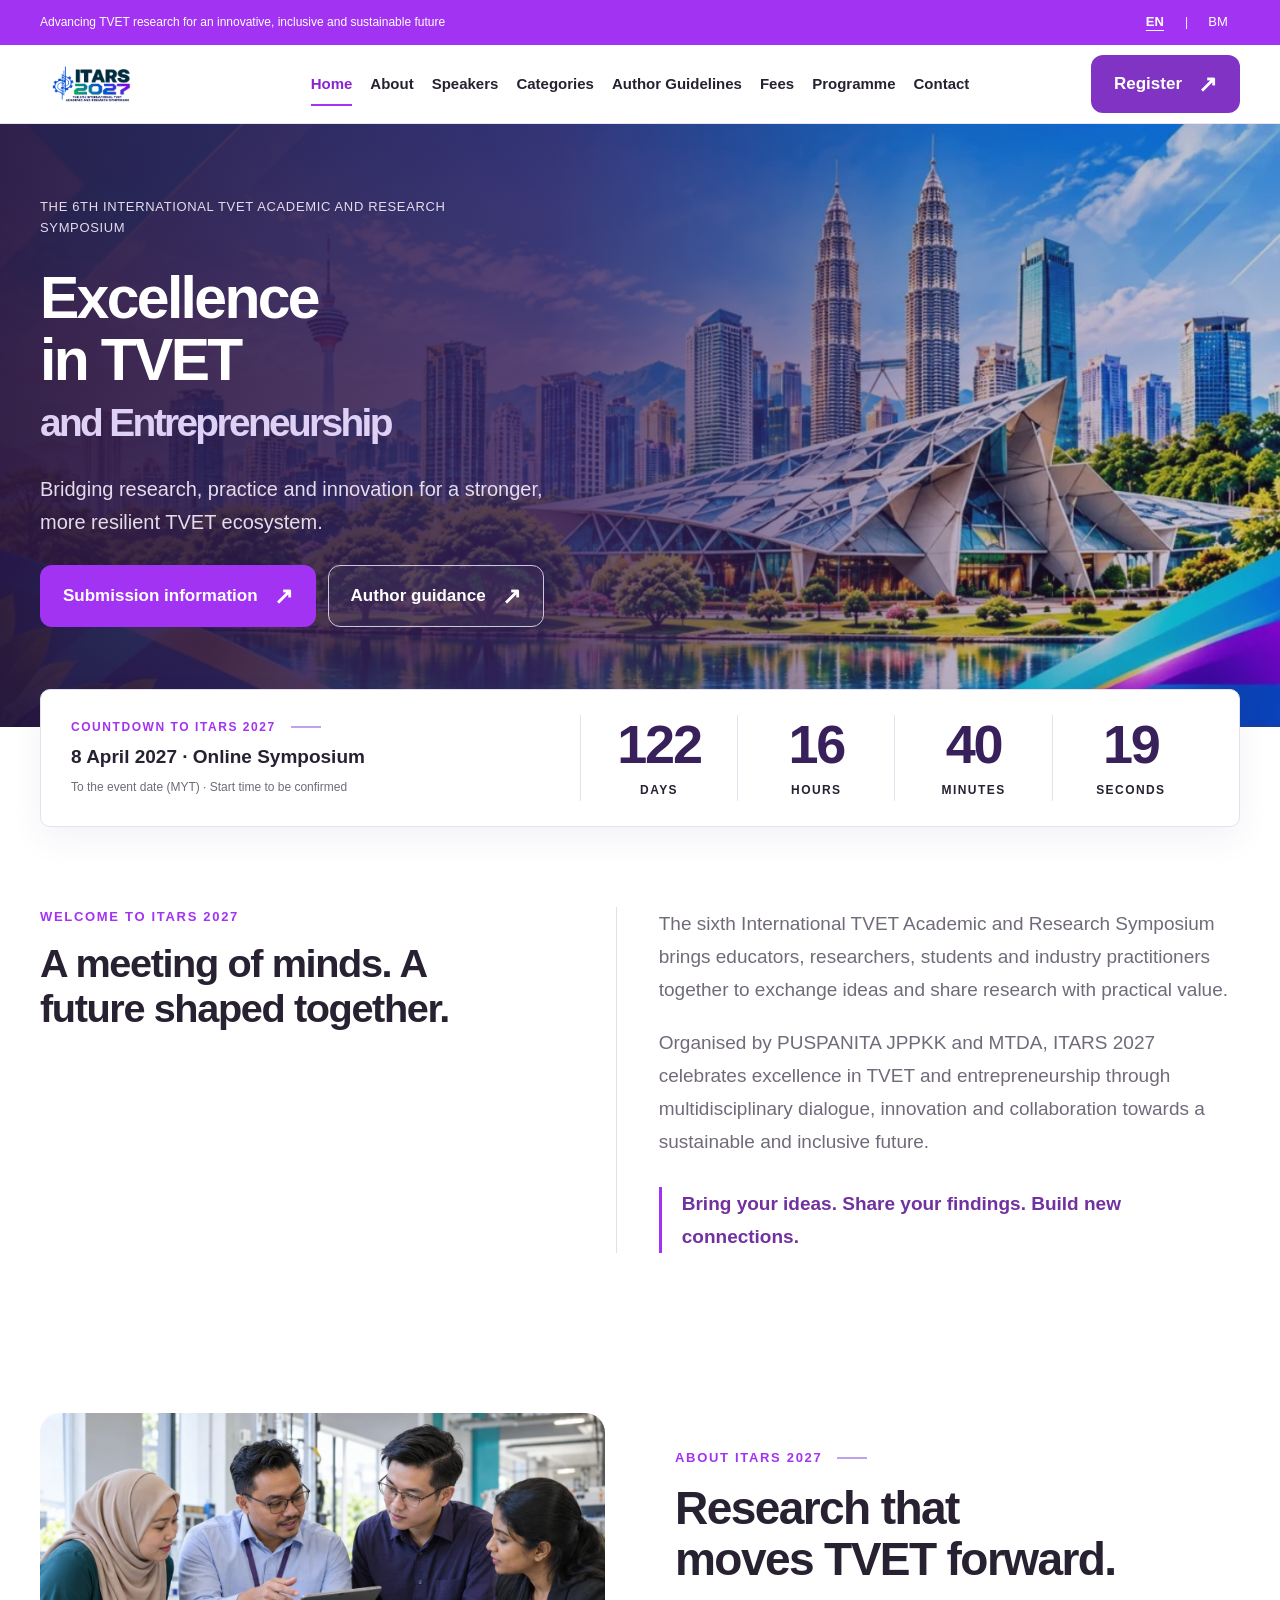
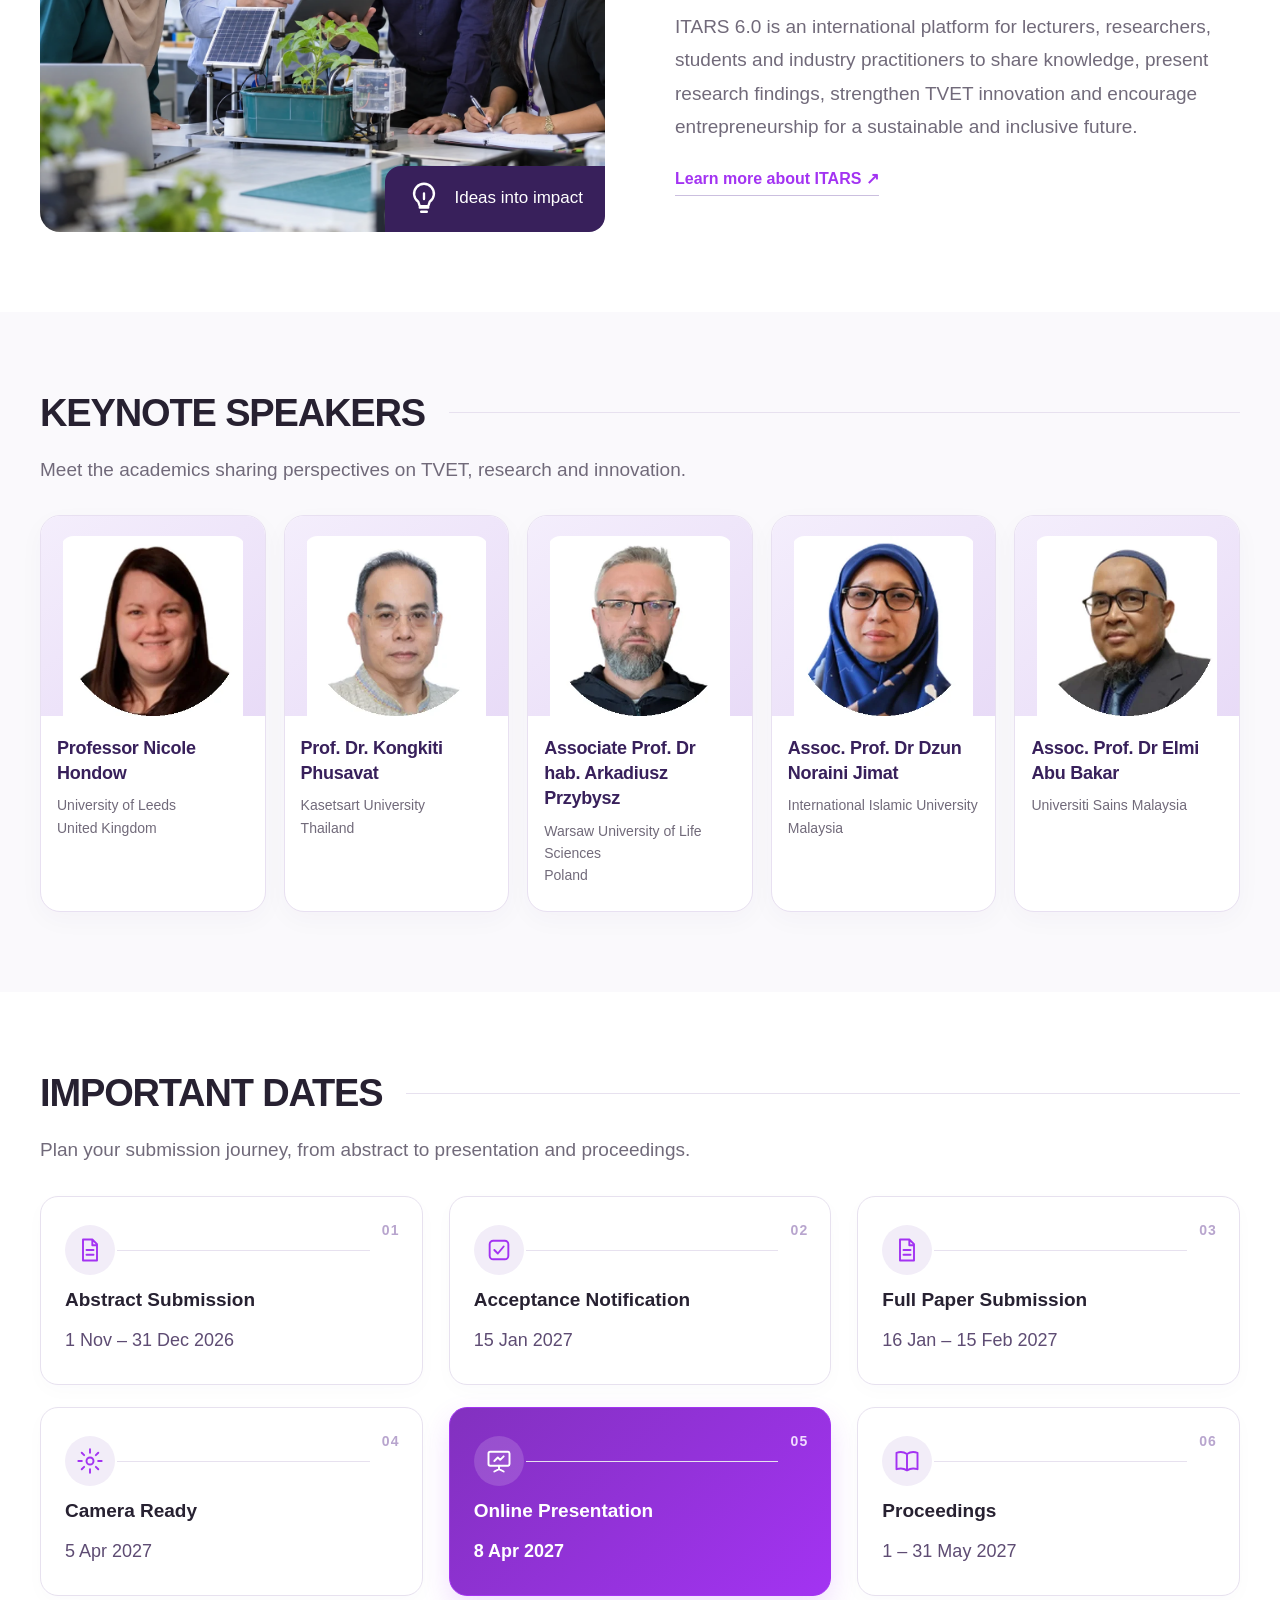
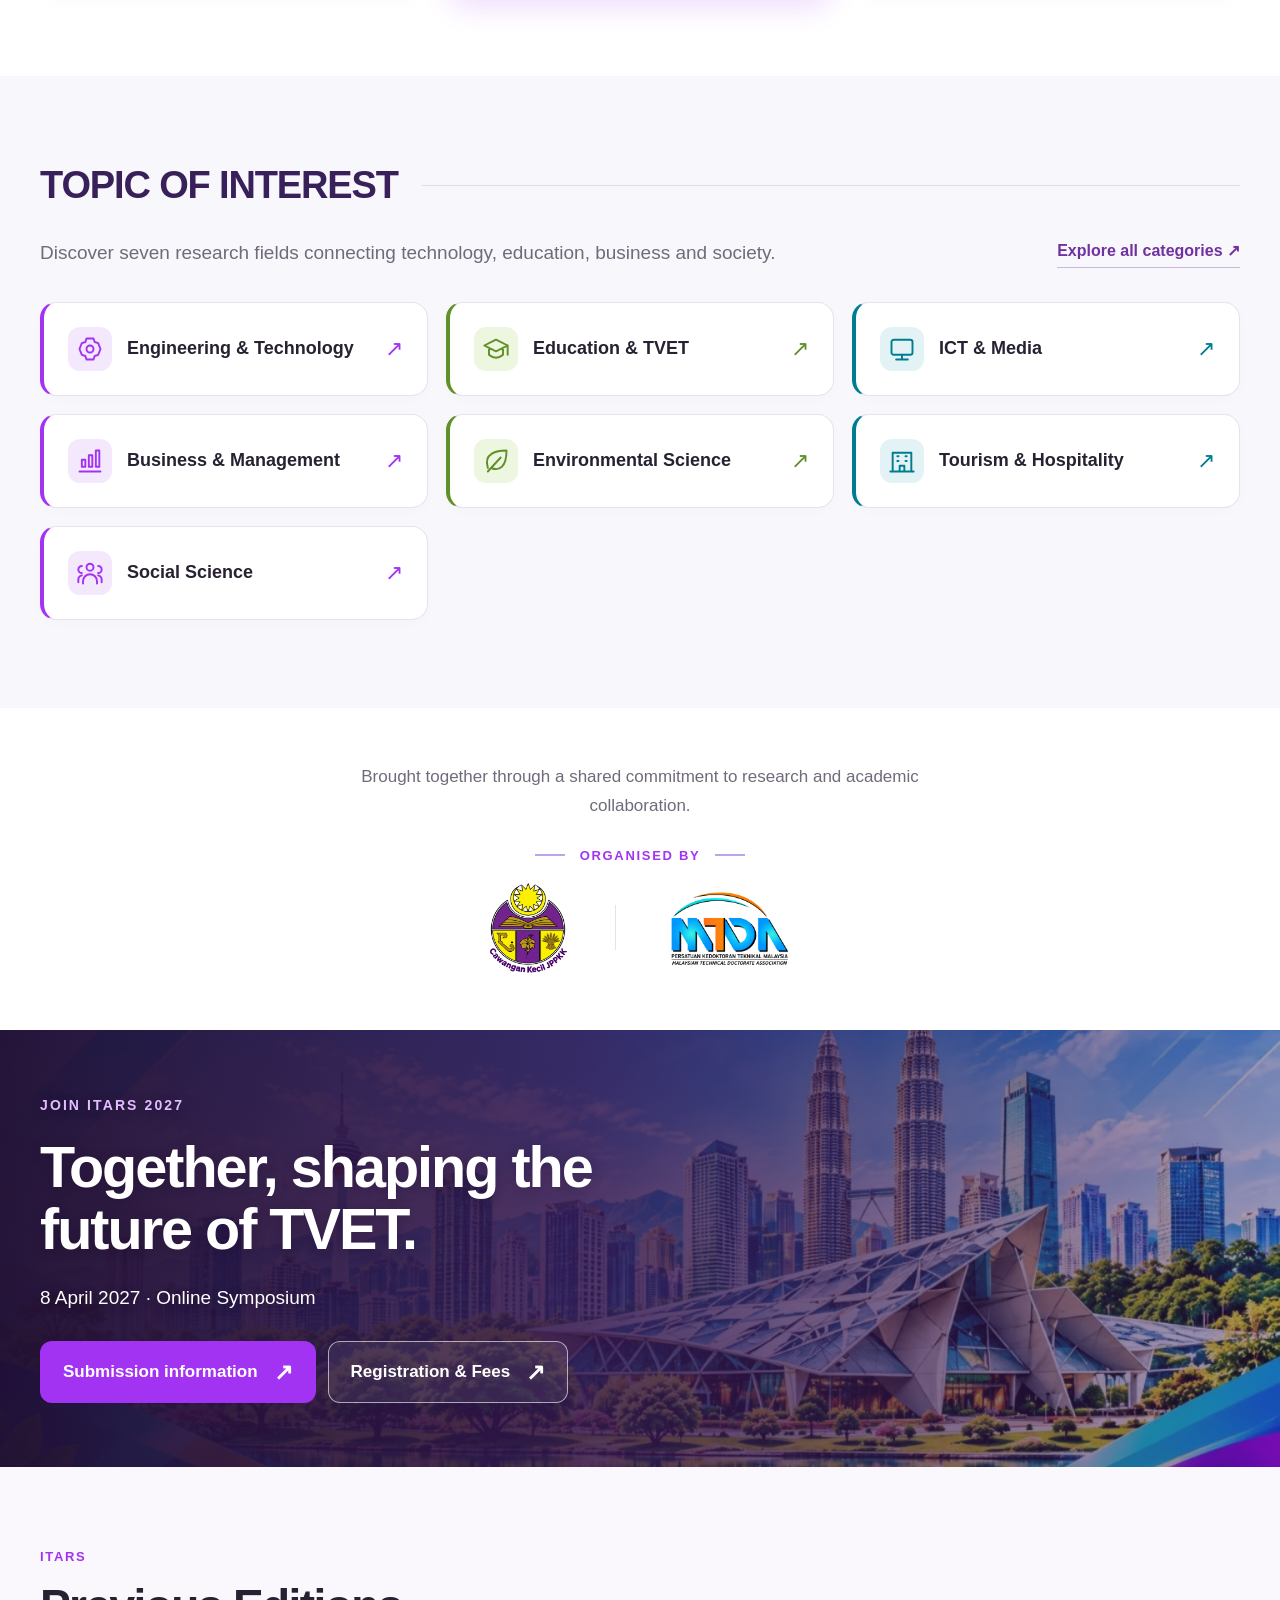
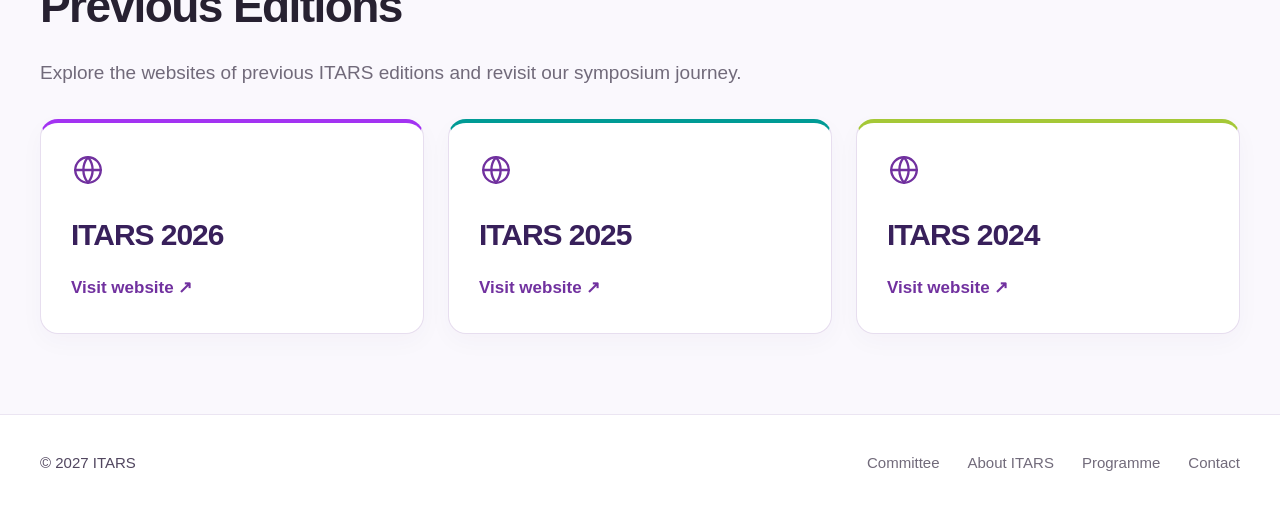
==== commit 85cf4aa0: "Add files via upload" ====
--- a/index.html
+++ b/index.html
@@ -97,7 +97,7 @@
     <p class="section-intro" data-i18n="speakersintro"></p><p class="speaker-hint" data-i18n="speakerhint">Swipe to meet our keynote speakers →</p><ul class="speaker-grid" tabindex="0" aria-label="Keynote speakers">
       <li class="speaker reveal" style="--c:#8000ED"><div class="speaker-photo"><img src="assets/images/speaker-1.webp" alt="" width="328" height="328" loading="lazy"><b>1</b></div><p class="speaker-label"><span data-i18n="keynote">KEYNOTE SPEAKER</span> 1</p><div class="speaker-body"><h3>Professor Nicole Hondow</h3><p>University of Leeds<br>United Kingdom</p></div></li>
       <li class="speaker reveal" style="--c:#009DA8"><div class="speaker-photo"><img src="assets/images/speaker-2.webp" alt="" width="328" height="328" loading="lazy"><b>2</b></div><p class="speaker-label"><span data-i18n="keynote">KEYNOTE SPEAKER</span> 2</p><div class="speaker-body"><h3>Prof. Dr. Kongkiti Phusavat</h3><p>Kasetsart University<br>Thailand</p></div></li>
-      <li class="speaker reveal" style="--c:#0755EE"><div class="speaker-photo"><img src="assets/images/speaker-3.webp" alt="" width="328" height="328" loading="lazy"><b>3</b></div><p class="speaker-label"><span data-i18n="keynote">KEYNOTE SPEAKER</span> 3</p><div class="speaker-body"><h3>Dr hab. Arkadiusz Przybysz, Prof. SGGW</h3><p>Warsaw University of Life Sciences<br>Poland</p></div></li>
+      <li class="speaker reveal" style="--c:#0755EE"><div class="speaker-photo"><img src="assets/images/speaker-3.webp" alt="" width="328" height="328" loading="lazy"><b>3</b></div><p class="speaker-label"><span data-i18n="keynote">KEYNOTE SPEAKER</span> 3</p><div class="speaker-body"><h3>Associate Prof. Dr hab. Arkadiusz Przybysz</h3><p>Warsaw University of Life Sciences<br>Poland</p></div></li>
       <li class="speaker reveal" style="--c:#C000C8"><div class="speaker-photo"><img src="assets/images/speaker-4.webp" alt="" width="328" height="328" loading="lazy"><b>4</b></div><p class="speaker-label"><span data-i18n="keynote">KEYNOTE SPEAKER</span> 4</p><div class="speaker-body"><h3>Assoc. Prof. Dr Dzun Noraini Jimat</h3><p>International Islamic University Malaysia</p></div></li>
       <li class="speaker reveal" style="--c:#7A12E0"><div class="speaker-photo"><img src="assets/images/speaker-5.webp" alt="" width="328" height="328" loading="lazy"><b>5</b></div><p class="speaker-label"><span data-i18n="keynote">KEYNOTE SPEAKER</span> 5</p><div class="speaker-body"><h3>Assoc. Prof. Dr Elmi Abu Bakar</h3><p>Universiti Sains Malaysia</p></div></li>
     </ul>
--- a/assets/css/style.css
+++ b/assets/css/style.css
@@ -155,3 +155,73 @@
 .has-explicit-hero:after{z-index:1!important;pointer-events:none}
 .has-explicit-hero>.container{position:relative;z-index:2}
 @media(max-width:700px){.has-explicit-hero>.page-hero-image{object-position:60% center}}
+
+.payment-panel{padding:30px;background:#fff;border:1px solid #e6d9ee;border-radius:20px;margin:28px 0}.payment-panel dl{display:grid;grid-template-columns:180px 1fr;gap:18px;margin:25px 0 0}.payment-panel dt{font-weight:700;color:#71319f}.payment-panel dd{margin:0;overflow-wrap:anywhere}.profile-note code{display:inline-block;background:#eee1f8;padding:10px 16px;border-radius:8px;font-size:18px;color:#38205b}@media(max-width:600px){.payment-panel{padding:24px}.payment-panel dl{grid-template-columns:1fr;gap:8px}.payment-panel dd{margin-bottom:15px}}
+
+.committee-grid{display:grid;grid-template-columns:repeat(3,minmax(0,1fr));gap:24px}.leadership-grid{grid-template-columns:repeat(2,minmax(0,1fr))}.committee-card{padding:28px;background:#fff;border:1px solid #e7deef;border-top:3px solid #a333f2;border-radius:18px}.committee-card:nth-child(3n+2){border-top-color:#007c91}.committee-card:nth-child(3n){border-top-color:#8bc34a}.committee-card h3{font-size:23px;color:#38205b;line-height:1.3}.committee-card ul{list-style:none;padding:0;margin:20px 0 0}.committee-card li+li{border-top:1px solid #eee7f3;padding-top:16px;margin-top:16px}.committee-card strong{display:block;font-size:18px;line-height:1.5}.committee-card li span{display:block;font-size:15px;color:#716a7a;margin-top:6px;line-height:1.6}@media(max-width:900px){.committee-grid{grid-template-columns:repeat(2,minmax(0,1fr))}}@media(max-width:600px){.committee-grid,.leadership-grid{grid-template-columns:1fr}}
+
+/* Author guidelines */
+.author-grid{display:grid;grid-template-columns:repeat(2,minmax(0,1fr));gap:1.25rem;margin:1.75rem 0}.author-card{padding:1.6rem;border-radius:20px;background:#fff;border:1px solid #e5d9f3;border-top:4px solid #8429d9;box-shadow:0 8px 28px #40106409}.author-card:nth-child(3n+2){border-top-color:#0b9c8a}.author-card:nth-child(3n){border-top-color:#a4c930}.author-card h3{margin:0 0 .8rem}.author-card p{line-height:1.75;margin:0}@media(max-width:700px){.author-grid{grid-template-columns:1fr}.author-card{padding:1.25rem}}
+
+.submission-steps{display:grid;gap:1.25rem;max-width:960px}.submission-steps .author-card{border-left:5px solid #8b36d9}.submission-steps p{line-height:1.8}
+
+@media(min-width:1051px){.main-nav{gap:clamp(8px,1.2vw,20px);flex-wrap:wrap;row-gap:8px}.main-nav a{white-space:nowrap}}
+
+/* Shared inner-page hero: omit repeated breadcrumb navigation. */
+.inner-page .page-breadcrumb{display:none!important}.inner-page main>section:first-child .hero-section-label{display:flex;align-items:center;gap:12px;margin-bottom:22px}.inner-page main>section:first-child .hero-section-label .icon{width:28px;height:28px}
+
+/* Previous symposium editions */
+.edition-grid{display:grid;grid-template-columns:repeat(3,minmax(0,1fr));gap:24px;margin-top:30px}.edition-card{display:block;padding:30px;border:1px solid #e7deef;border-top:4px solid #a333f2;border-radius:18px;background:#fff;box-shadow:0 8px 25px #38205b08;transition:transform .2s,box-shadow .2s}.edition-card:nth-child(2){border-top-color:#009b95}.edition-card:nth-child(3){border-top-color:#a5c837}.edition-card:hover{transform:translateY(-4px);box-shadow:0 12px 30px #38205b15}.edition-card>.icon{color:#71319f;margin-bottom:20px}.edition-card h3{font-size:30px;margin-bottom:20px;color:#38205b}.edition-card span{font-size:17px;font-weight:650;color:#71319f}@media(max-width:700px){.edition-grid{grid-template-columns:1fr}.edition-card{padding:25px}}
+
+.author-visual-intro{display:grid;grid-template-columns:1.1fr 1fr;gap:36px;align-items:center;margin-bottom:35px}.author-visual-intro img{width:100%;border-radius:24px}.author-journey{display:grid;grid-template-columns:repeat(3,minmax(0,1fr));gap:22px;list-style:none;padding:0;margin:0}.journey-card{border:1px solid #e7deef;border-top:4px solid #9432d8;border-radius:18px;padding:26px;background:#fff;box-shadow:0 7px 24px #38205b09}.journey-card:nth-child(3n+2){border-top-color:#009d95}.journey-card:nth-child(3n){border-top-color:#a3c537}.journey-top{display:flex;justify-content:space-between;align-items:center;margin-bottom:20px;color:#7b2eb5}.step-number{font-size:32px;font-weight:800}.journey-card h3{font-size:25px;line-height:1.2;margin-bottom:14px}.journey-card p{font-size:18px;line-height:1.6;min-height:85px}.journey-card strong{display:block;font-size:16px;color:#6b2f93;background:#f4edf9;border-radius:8px;padding:10px 12px}.author-details-wrap{margin-bottom:50px}.author-full-details{border:1px solid #e5d9ef;border-radius:18px;overflow:hidden}.author-full-details summary{padding:22px;font-weight:750;cursor:pointer;color:#71319f;min-height:48px}.author-full-details>.section>.container{width:calc(100% - 48px)}@media(max-width:900px){.author-journey{grid-template-columns:repeat(2,minmax(0,1fr))}}@media(max-width:600px){.author-visual-intro{grid-template-columns:1fr;gap:20px}.author-visual-intro img{max-height:260px;object-fit:contain}.author-journey{grid-template-columns:1fr}.journey-card p{min-height:0}.journey-card{padding:22px}}
+
+/* Fees: focus attention on rates, registration and payment. */
+.fee-grid{align-items:stretch}.presenter-highlight{background:linear-gradient(135deg,#6322a0,#8c2fd0);border-color:#71319f;box-shadow:0 14px 36px #71319f26}.presenter-highlight h2,.presenter-highlight p,.presenter-highlight .fee-row,.presenter-highlight .fee-row strong{color:#fff}.presenter-highlight .fee-row{border-color:#ffffff35}.presenter-highlight .fee-row strong{font-size:36px}.presenter-highlight .fee-sub strong{font-size:25px}.presenter-highlight .fee-small{color:#f0e5fa}.participant-panel{background:#fff;border:2px solid #8d42c3}.participant-panel .fee-row strong{font-size:36px;color:#71319f}.fees-action{display:flex;align-items:center;justify-content:space-between;gap:25px;border:1px solid #dfc9f1;border-radius:18px;padding:28px;margin:30px 0;background:#f7f0fc}.fees-action h3{font-size:25px;margin-bottom:12px}.fees-action p{font-size:17px;margin:0}.fees-action .button-row{flex-shrink:0;flex-wrap:wrap}.payment-panel{background:#f7effc;border:1px solid #dec8ee}.account-emphasis{display:flex;flex-wrap:wrap;align-items:center;gap:15px}.account-emphasis>strong{font-size:29px;color:#6322a0;letter-spacing:.04em}.copy-account{font-size:15px;min-height:44px}.copy-account:after{display:none}.copy-feedback{display:block;width:100%;font-size:16px;color:#6322a0}.payment-proof-highlight{background:#eee0f9;border-left:5px solid #8429d9;padding:26px;border-radius:14px}.payment-proof-highlight h3{font-size:25px}.refund-note{font-weight:650;border-left:4px solid #a333f2;padding:12px 18px;background:#fff;margin-top:25px}@media(max-width:900px){.fees-action{align-items:flex-start;flex-direction:column}.fees-action .button-row{flex-shrink:1}}@media(max-width:600px){.account-emphasis>strong{font-size:25px}.fees-action{padding:23px}.fees-action .button-row{display:grid;width:100%}.presenter-highlight .fee-row strong,.participant-panel .fee-row strong{font-size:31px}}
+
+/* Fees: clear price hierarchy and accessible payment actions. */
+.fees-page .fee-panel{position:relative;padding:38px;overflow:hidden}
+.fees-page .fee-card-icon{display:flex;align-items:center;justify-content:center;width:56px;height:56px;border-radius:16px;background:#f0e3fa;color:#71319f;margin-bottom:22px}
+.fees-page .presenter-highlight .fee-card-icon{background:#ffffff20;color:#fff}
+.fees-page .fee-panel h2:before{display:none}
+.fees-page .fee-row:not(.fee-sub) strong{font-size:clamp(32px,3.4vw,46px);letter-spacing:-.04em;line-height:1.15}
+.fees-page .second-paper-rate{margin-top:-7px;padding:0 0 22px;min-height:44px;font-size:16px}
+.fees-page .presenter-highlight .second-paper-rate{color:#f0e5fa}
+.fees-page .presenter-highlight .second-paper-rate strong{font-size:23px;font-weight:650}
+.fees-page .presenter-highlight .fee-small{border-top:1px solid #ffffff35;padding-top:20px}
+.fees-page .participant-panel h2{color:#6322a0}
+.fees-page .fee-register{background:#71319f;color:#fff;box-shadow:0 6px 16px #71319f20}
+.fees-page .fee-register:hover{background:#57217e}
+.fees-page .payment-panel{background:#f3eafa;border-color:#ddc6ee}
+.fees-page .account-emphasis{padding:18px;background:#fff;border:1px solid #ddc6ee;border-radius:12px}
+.fees-page .payment-proof-highlight code{background:#fff;border:1px solid #d4b5eb;font-weight:700;overflow-wrap:anywhere;max-width:100%}
+.fees-page .copy-account{border-color:#a879c9;color:#6322a0}
+.fees-page .copy-feedback:empty{display:none}
+@media(max-width:600px){.fees-page .fee-panel{padding:26px}.fees-page .account-emphasis{padding:15px}.fees-page .account-emphasis>strong{font-size:24px}.fees-page .copy-account{width:100%}.fees-page .fee-row{gap:12px}.fees-page .fee-row>span{font-size:17px}}
+
+/* Unified header and page heroes — October 2026. */
+.site-header .nav-inner{gap:20px}
+.site-header .main-nav{align-items:center;gap:18px}
+.site-header .main-nav a{display:flex;align-items:center;min-height:44px;line-height:1.35}
+.site-header .language-switch button{min-width:44px;min-height:44px;font-size:13px}
+.site-header .nav-register{background:#8133c4;color:#fff;border-radius:12px;white-space:nowrap}
+.site-header .nav-register:hover{background:#67249f}
+main>section.has-explicit-hero{display:flex;align-items:center;min-height:440px;padding:64px 0;background:#38205b;border:0}
+main>section.has-explicit-hero:after{content:'';position:absolute;inset:0;z-index:1;pointer-events:none;background:linear-gradient(90deg,rgba(40,20,64,.94) 0%,rgba(56,32,91,.83) 43%,rgba(56,32,91,.36) 74%,rgba(40,20,64,.22) 100%)}
+main>section.has-explicit-hero>.page-hero-image{object-position:center;object-fit:cover}
+main>section.has-explicit-hero>.container{display:flex;flex-direction:column;align-items:flex-start;gap:20px}
+main>section.has-explicit-hero .hero-section-label{display:flex;align-items:center;gap:14px;margin:0;color:#f0dfff;font-size:14px;font-weight:750;letter-spacing:.12em;line-height:1.4;text-transform:uppercase}
+main>section.has-explicit-hero .hero-section-label>.icon{width:46px;height:46px;padding:10px;border:1px solid #ffffff4d;border-radius:14px;background:#ffffff14;color:#fff}
+main>section.has-explicit-hero h1{font:800 clamp(40px,4.4vw,60px)/1.12 'Segoe UI',Arial,sans-serif;letter-spacing:-.035em;max-width:760px;margin:0;color:#fff;text-wrap:balance}
+main>section.has-explicit-hero p:not(.eyebrow){font-size:20px;line-height:1.65;max-width:660px;margin:0;color:#f1eaf8}
+main>section.has-explicit-hero .about-theme{font-size:14px;line-height:1.5;padding:8px 14px;border:1px solid #ffffff44;border-radius:10px;background:#ffffff10;color:#f1eaf8;margin:0}
+.hero{padding:72px 0 100px}
+.hero:before{background:linear-gradient(90deg,rgba(40,20,64,.94),rgba(56,32,91,.83) 43%,rgba(56,32,91,.36) 74%,rgba(40,20,64,.22))}
+@media(max-width:1200px){.site-header .main-nav{display:none;position:absolute;top:100%;left:0;right:0;padding:16px 24px;background:#fff;border-bottom:1px solid var(--line);grid-template-columns:1fr 1fr;gap:0}.site-header .main-nav.is-open{display:grid}.site-header .main-nav a{padding:12px}.site-header .menu-toggle{display:flex;align-items:center;justify-content:center;gap:6px;min-height:44px}}
+@media(max-width:700px){main>section.has-explicit-hero{min-height:400px;padding:48px 0}main>section.has-explicit-hero>.container{gap:18px}main>section.has-explicit-hero:after{background:linear-gradient(90deg,rgba(40,20,64,.93),rgba(56,32,91,.79) 60%,rgba(40,20,64,.54))}main>section.has-explicit-hero>.page-hero-image{object-position:60% center}main>section.has-explicit-hero h1{font-size:clamp(32px,7.5vw,44px);max-width:100%}main>section.has-explicit-hero p:not(.eyebrow){font-size:18px;line-height:1.6}main>section.has-explicit-hero .hero-section-label{font-size:12px;letter-spacing:.09em;gap:12px}main>section.has-explicit-hero .hero-section-label>.icon{width:44px;height:44px}main>section.has-explicit-hero .about-theme{font-size:13px}.site-header .utility-inner{gap:8px}.site-header .nav-inner{gap:10px}.site-header .language-switch{gap:0}.hero{padding:88px 0 72px}.hero:before{background:linear-gradient(180deg,#28144066,#38205bde 38%,#281440f5)} }
+@media(prefers-reduced-motion:reduce){html{scroll-behavior:auto}.site-header a{transition:none}}
+
+/* Hero icons are standalone SVGs and remain visible in either language. */
+main>section.has-explicit-hero .hero-section-label>.icon{display:block!important;visibility:visible!important;opacity:1!important;flex:0 0 46px;overflow:visible;fill:none;color:#fff;stroke:currentColor}
+@media(max-width:700px){main>section.has-explicit-hero .hero-section-label>.icon{flex-basis:44px}}
+/* Override the older, more specific 28px inner-page icon rule. */
+main>section.has-explicit-hero .hero-section-label>.icon{width:48px!important;height:48px!important;min-width:48px;min-height:48px;padding:9px!important;flex:0 0 48px;box-sizing:border-box}
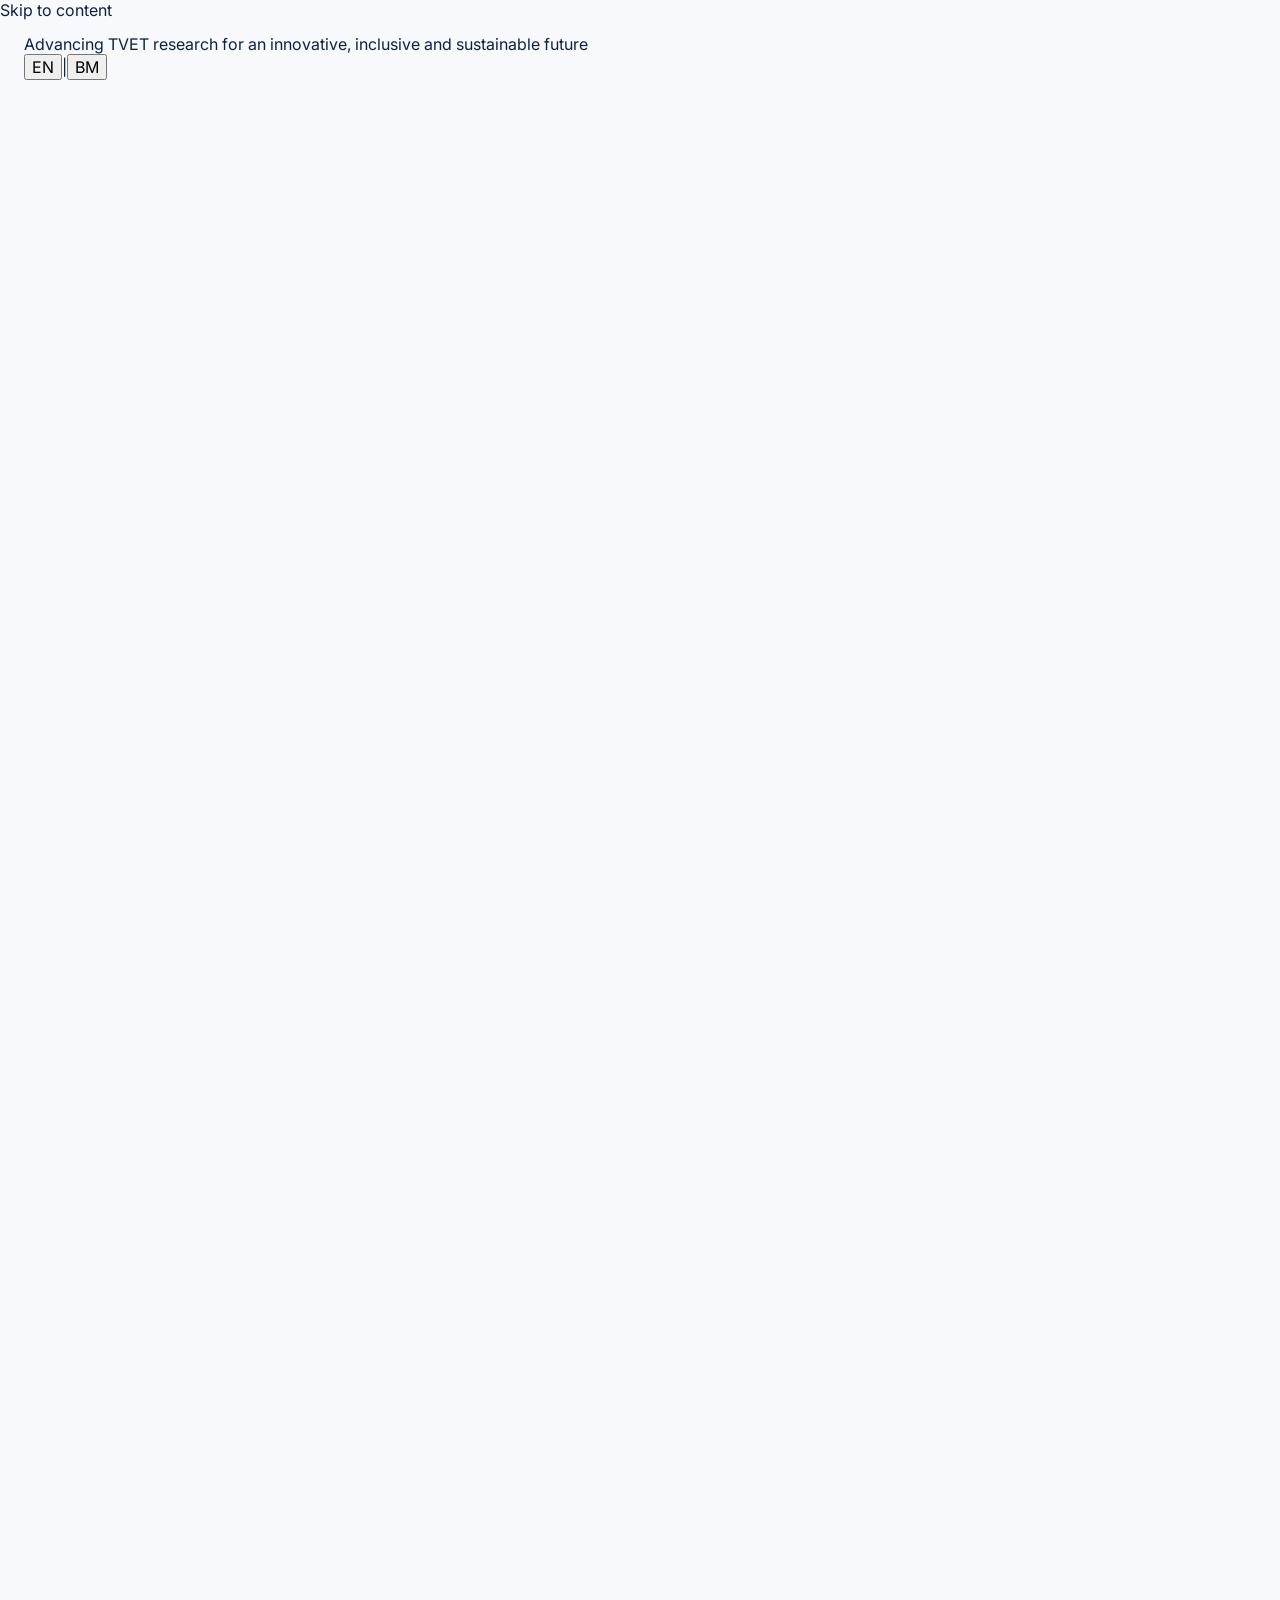
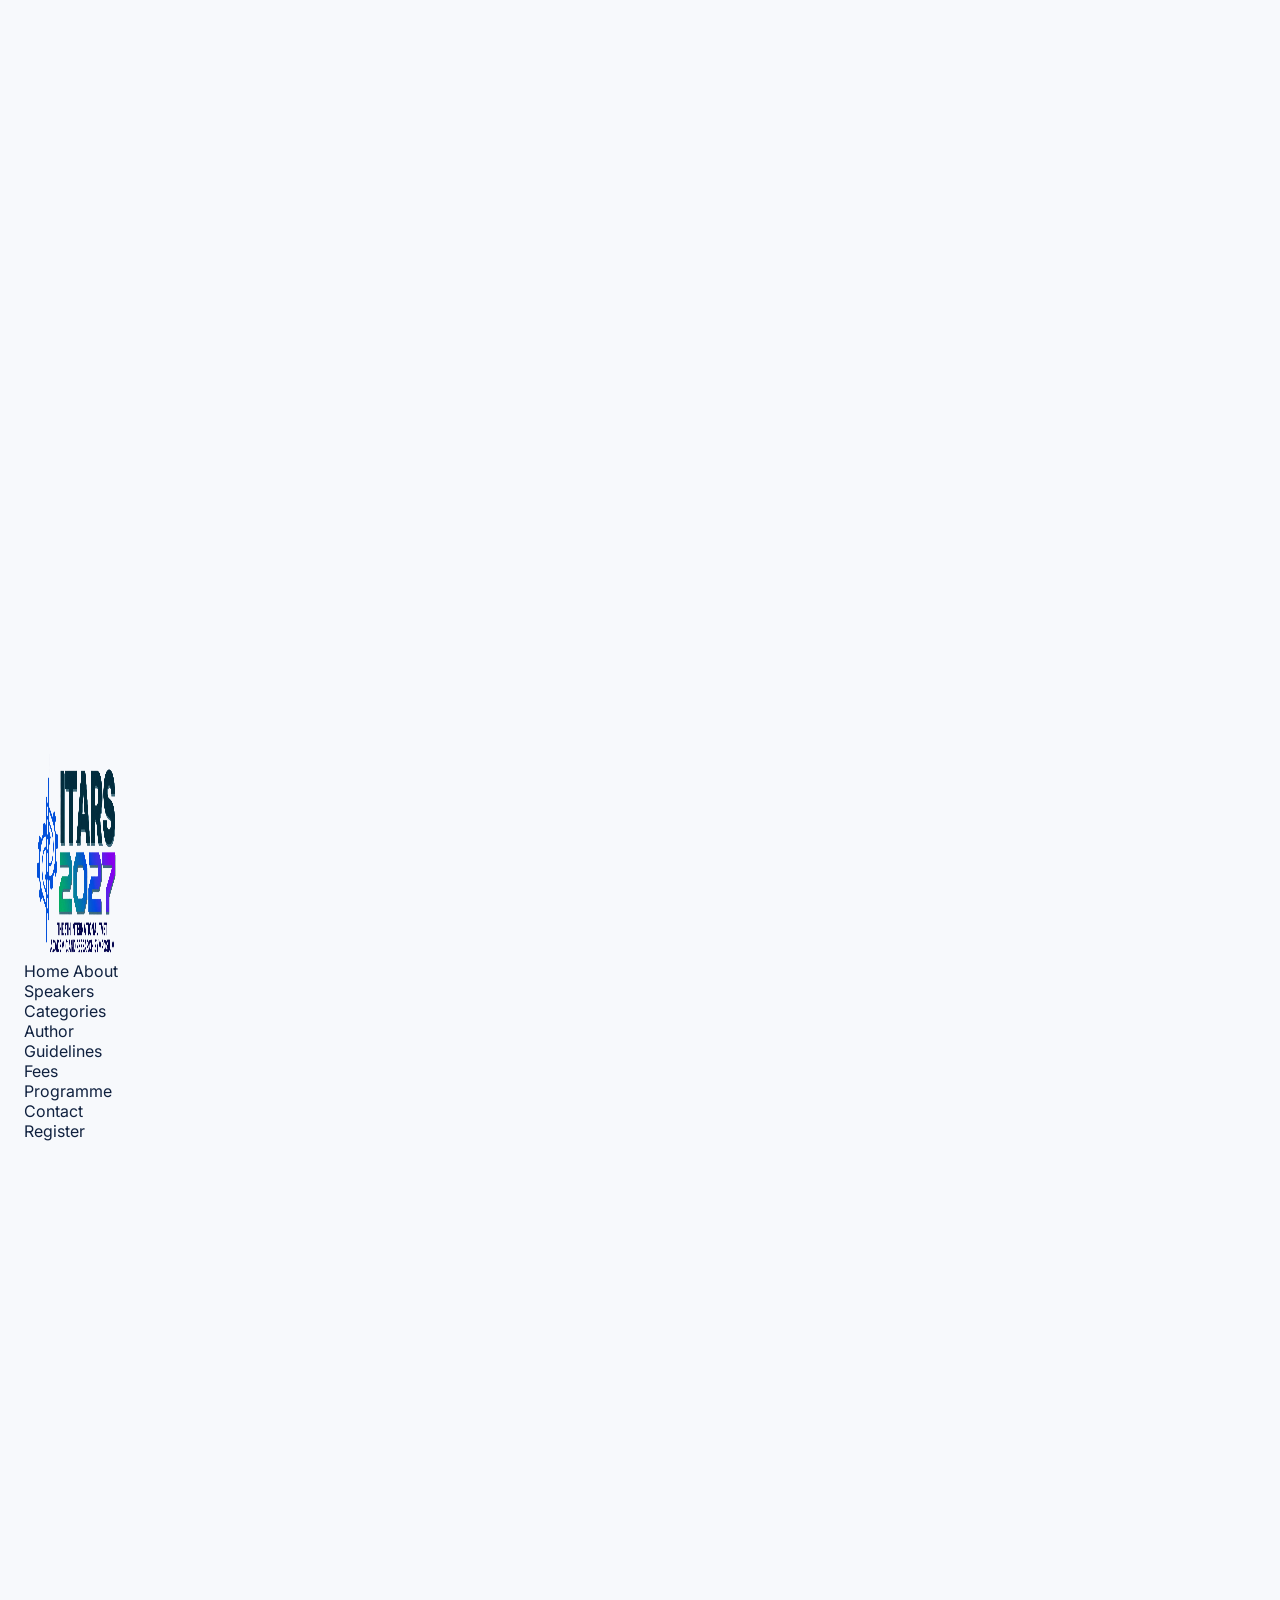
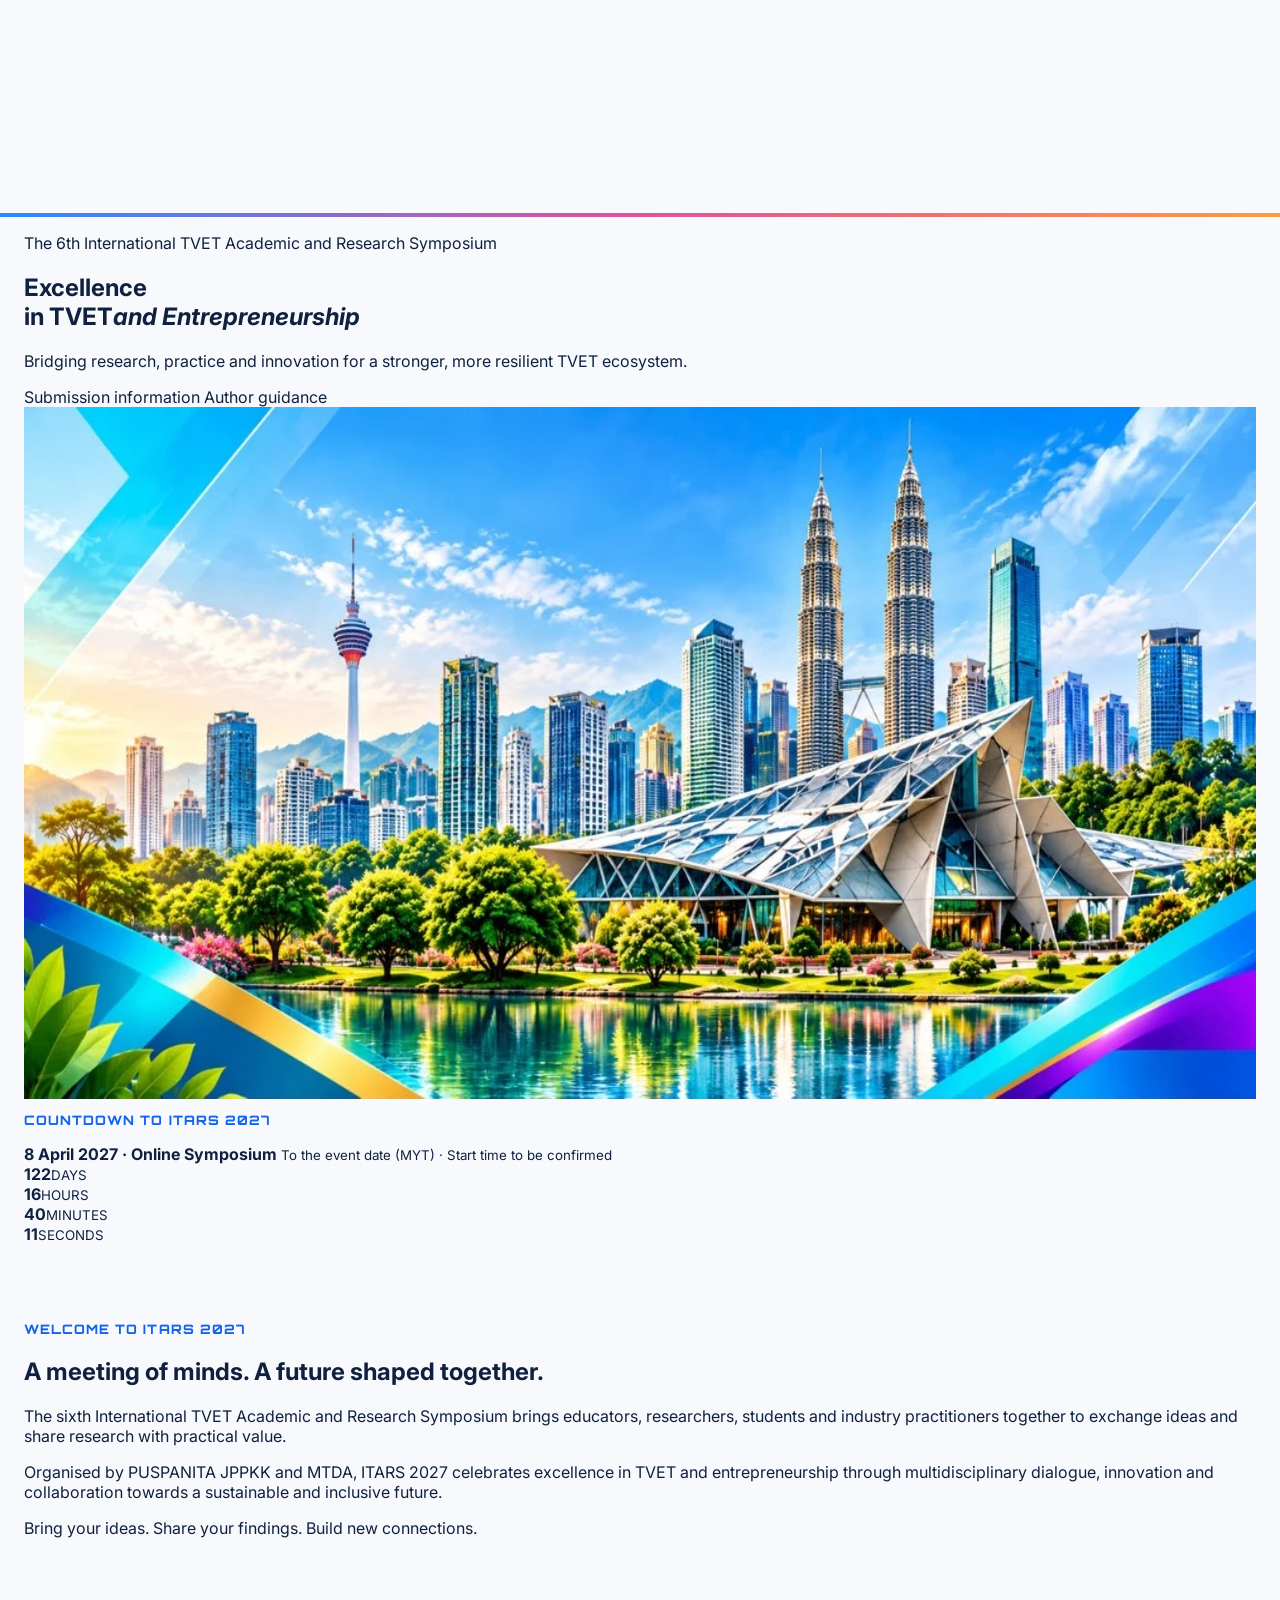
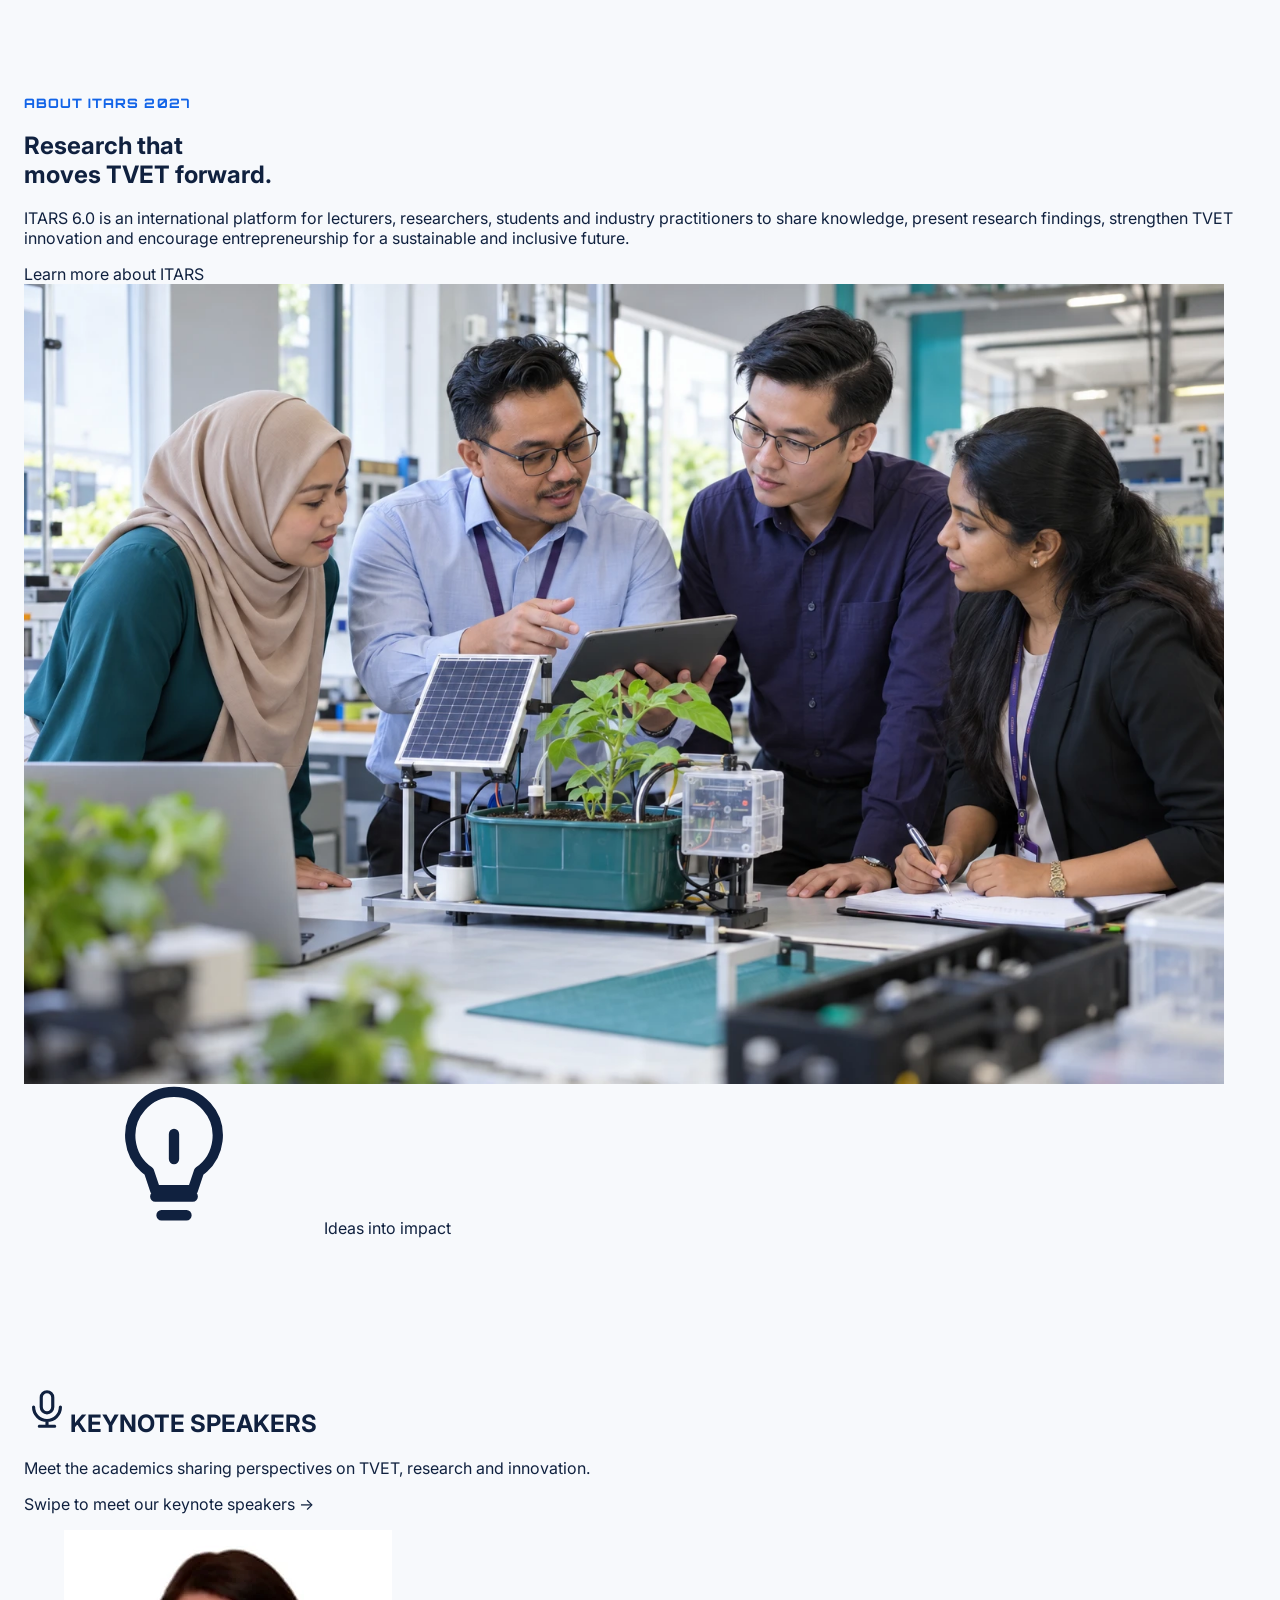
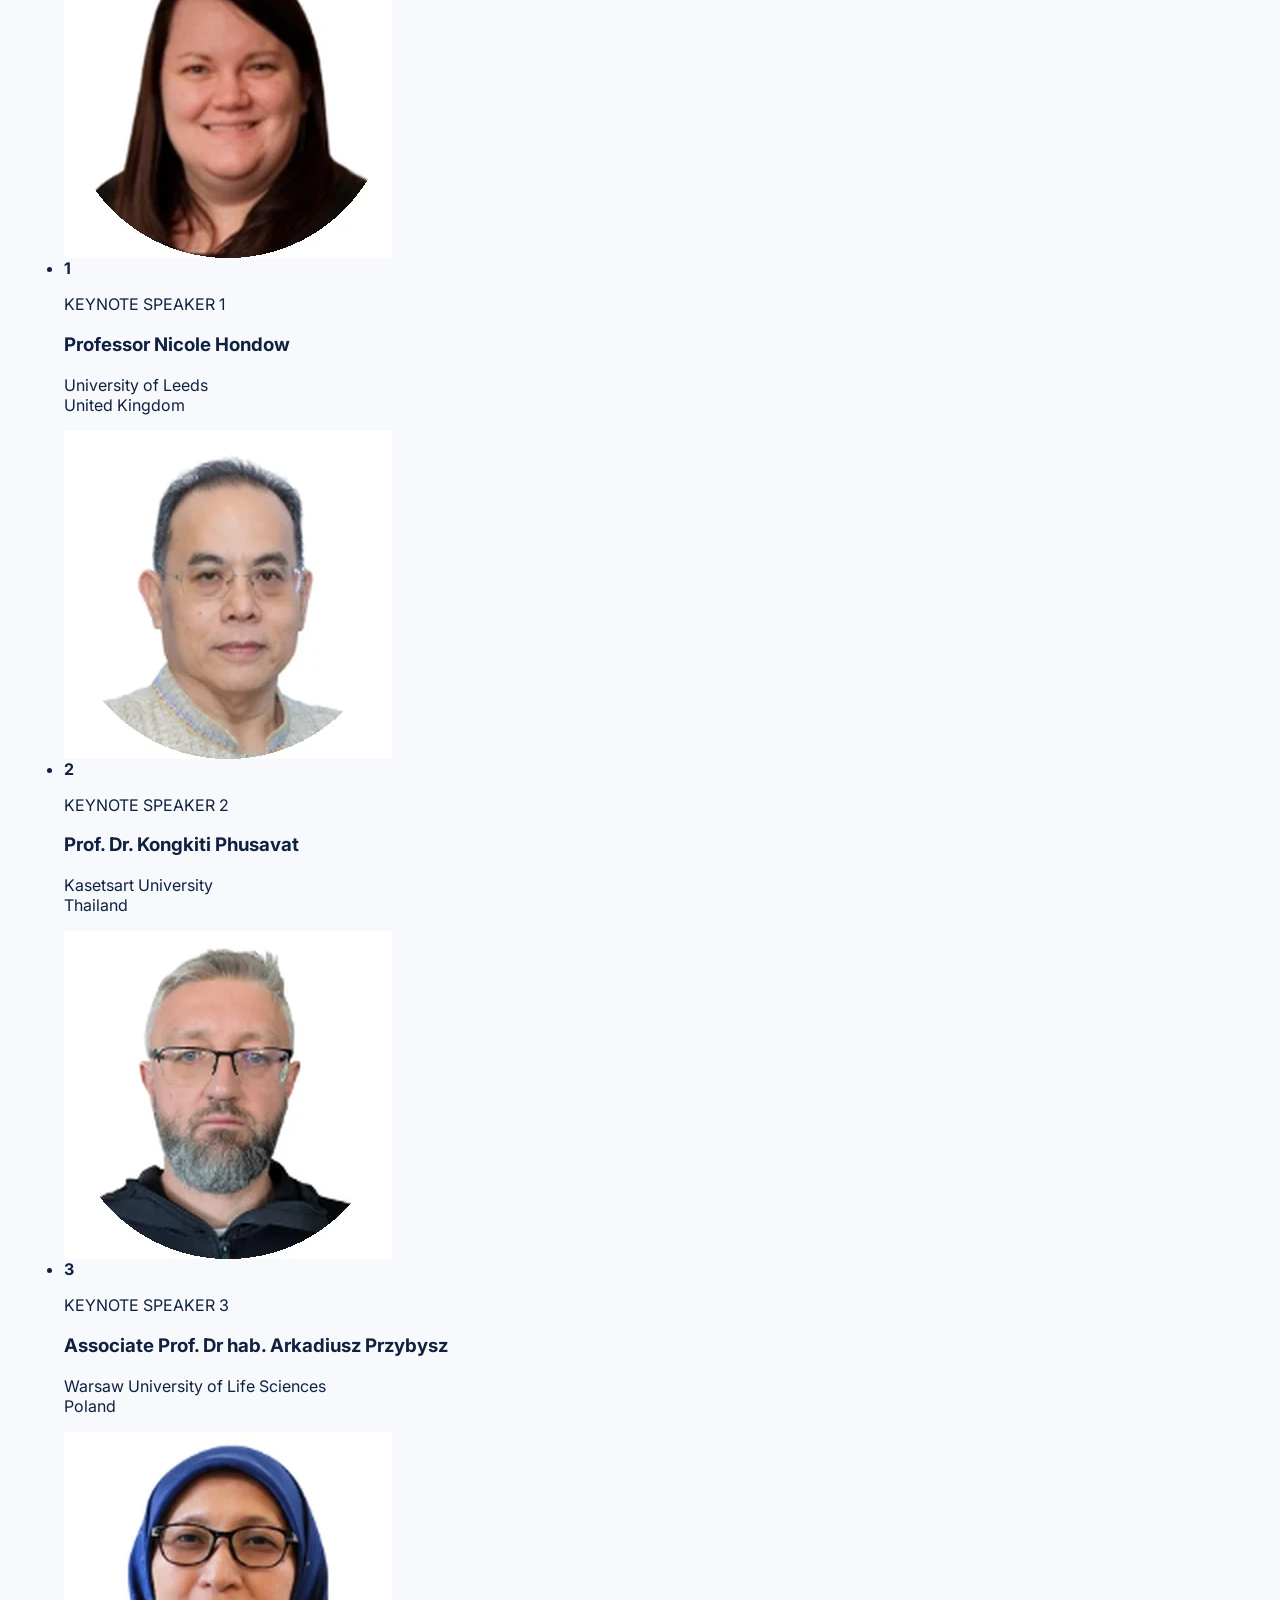
==== commit 16e060fe: "Add files via upload" ====
--- a/index.html
+++ b/index.html
@@ -33,7 +33,7 @@
       <a data-i18n="navcontact" href="contact.html" data-page-link>Contact</a>
     </nav>
     <div class="nav-actions">
-      <a data-i18n="register" href="https://cmt3.research.microsoft.com/User/Login?ReturnUrl=%2FITARS2026" class="button teal nav-register" target="_blank" rel="noopener">Register</a>
+      <a data-i18n="register" href="https://cmt3.research.microsoft.com/ITARS2027" class="button teal nav-register" target="_blank" rel="noopener">Register</a>
       <button class="menu-toggle" type="button" aria-controls="main-nav" aria-expanded="false" aria-label="Open menu"><svg class="icon" aria-hidden="true"><use href="#menu"></use></svg><span data-i18n="menutext">Menu</span></button>
     </div>
   </div></div>
--- a/assets/css/style.css
+++ b/assets/css/style.css
@@ -1,227 +1,1480 @@
-:root{--green:#38205b;--teal:#a333f2;--violet:#a333f2;--lime:#bca3eb;--ink:#272131;--muted:#716a7a;--line:#e7e1ef;--header-height:108px;--footer-height:0px}*{box-sizing:border-box}html{scroll-behavior:smooth;scroll-padding-top:120px}body{margin:0;padding-top:var(--header-height);background:#fff;color:var(--ink);font:19px/1.7 'Segoe UI',Arial,sans-serif}a{color:inherit;text-decoration:none}button{font:inherit;cursor:pointer}a,button{touch-action:manipulation}a:focus-visible,button:focus-visible{outline:3px solid var(--lime);outline-offset:5px}img{display:block;max-width:100%;height:auto}.container{width:min(1240px,calc(100% - 80px));margin:auto}.icon{width:34px;height:34px;flex-shrink:0}h1,h2,h3,p{margin-top:0}h1,h2,h3{line-height:1.12;letter-spacing:-.035em}h2{font-size:clamp(34px,3.6vw,48px);margin-bottom:24px}h3{font-size:19px}p{color:var(--muted)}.skip{position:fixed;left:20px;top:-100px;z-index:100;background:#fff;padding:10px}.skip:focus{top:10px}.site-header{position:fixed;inset:0 0 auto;z-index:50;background:#fff}.utility{background:#a333f2;border-bottom:1px solid #a333f2;color:#fff;font-size:12px}.utility-inner{min-height:30px;display:flex;align-items:center;justify-content:space-between;gap:20px}.language-switch{display:flex;align-items:center;gap:8px;flex-shrink:0}.language-switch button{font-size:12px;border:0;background:none;padding:5px;color:#fff;opacity:1}.language-switch button[aria-pressed=true]{opacity:1;font-weight:800;text-decoration:underline;text-underline-offset:4px}.nav-shell{border-bottom:1px solid #ebe5f2}.nav-inner{min-height:78px;display:flex;align-items:center;justify-content:space-between;gap:25px}.brand img{width:98px;height:49px;object-fit:contain}.main-nav{display:flex;gap:26px;font-size:16px;font-weight:650}.main-nav a:hover{color:var(--teal)}.nav-actions{display:flex;gap:12px;align-items:center}.button{display:inline-flex;align-items:center;justify-content:center;gap:16px;padding:14px 22px;border:1px solid transparent;border-radius:12px;font-size:17px;font-weight:700;line-height:1.4;min-height:48px;transition:transform .2s,background .2s}.button:after{content:'↗';font-size:23px}.button:hover{transform:translateY(-2px)}.teal,.nav-register,.gold{background:var(--teal);color:#fff}.nav-register{min-height:48px;padding:12px 22px}.outline{background:#fff;color:var(--green);border-color:#e1d9ec}.menu-toggle{display:none;background:#fff;border:1px solid var(--line);border-radius:5px;padding:7px;color:var(--green)}.hero{position:relative;isolation:isolate;overflow:hidden;background:#38205b;padding:72px 0 106px}.hero-grid{display:block}.hero-copy{width:53%;max-width:640px;min-width:0}.hero-visual{position:absolute;inset:0;z-index:-3;overflow:hidden}.hero-visual img{width:100%;height:100%;object-fit:cover;object-position:center 50%}.hero:before{content:'';position:absolute;inset:0;z-index:-2;background:linear-gradient(90deg,#281440f5,#281440f0 30%,#281440a6 52%,#28144010 78%,transparent)}.hero-shapes,.hero-ribbon{display:none}.hero-wordmark{font-size:14px;font-weight:750;letter-spacing:.16em;color:#e4dced;margin-bottom:18px}.hero-wordmark span{color:#d8c6f4;font-size:11px}.full-title{font-size:13px;line-height:1.65;color:#e4dced!important;font-weight:500;max-width:450px;margin-bottom:25px;text-transform:uppercase;letter-spacing:.05em}.theme-panel{padding:0;margin:0 0 26px}.hero h1{font:800 clamp(43px,4.6vw,65px)/1.05 'Segoe UI',Arial,sans-serif;letter-spacing:-.045em;color:white;margin:0;overflow-wrap:break-word}.hero h1 em{display:block;font-style:normal;font-size:.66em;color:#dfd1f5;line-height:1.14;margin-top:10px}.hero-date{color:white;font-size:20px;font-weight:650;margin-bottom:18px}.hero-description{color:#e4dced!important;font-size:20px;max-width:510px;line-height:1.65;margin-bottom:26px}.button-row{display:flex;gap:12px;flex-wrap:wrap}.hero .outline{background:#ffffff0c;border-color:#d0c5df;color:#fff}.countdown-wrap{position:relative;margin-top:-38px;z-index:3}.countdown-card{display:grid;grid-template-columns:1fr 1.3fr;gap:25px;align-items:center;padding:25px 30px;background:#fff;border:1px solid var(--line);border-radius:10px;box-shadow:0 12px 32px #44246d10}.eyebrow{display:flex;align-items:center;gap:15px;font-size:13px;font-weight:750;letter-spacing:.13em;color:var(--teal);line-height:1.5;margin-bottom:15px}.eyebrow i{width:30px;height:2px;background:var(--lime)}.countdown-intro .eyebrow{font-size:12px;margin-bottom:8px}.countdown-intro strong{display:block;font-size:19px;line-height:1.4}.countdown-intro small{display:block;font-size:12px;color:var(--muted);margin-top:7px}.countdown-intro #countdown-status{font-size:12px;color:var(--teal)}.countdown-units{display:grid;grid-template-columns:repeat(4,1fr)}.count-unit{text-align:center;border-left:1px solid var(--line);padding:0 14px}.count-unit strong{display:block;font-size:54px;line-height:1.1;color:var(--green);font-variant-numeric:tabular-nums;font-weight:650;letter-spacing:-.04em}.count-unit small{display:block;font-size:12px;font-weight:700;letter-spacing:.12em;margin-top:6px}.section{padding:80px 0}.about-grid{display:grid;grid-template-columns:1fr 1fr;gap:70px;align-items:center}.about-grid>.about-photo{grid-column:1;grid-row:1}.about-grid>div:not(.about-photo){grid-column:2;grid-row:1}.about p:not(.eyebrow){font-size:19px;line-height:1.75}.about-photo{position:relative}.about-photo img{width:100%;aspect-ratio:1.35;object-fit:cover;border-radius:20px}.photo-label{position:absolute;bottom:0;right:0;background:var(--green);color:white;padding:16px 22px;display:flex;align-items:center;gap:13px;border-radius:16px 0 16px 0;font-size:17px}.photo-label i{display:none}.text-link,.light-link{display:inline-block;color:var(--teal);font-size:16px;font-weight:700;border-bottom:1px solid #cbbfdf;padding-bottom:3px}.text-link:after,.light-link:after{content:' ↗'}.banner-head{display:flex;align-items:center;gap:24px;margin-bottom:32px}.banner{display:flex;gap:12px;align-items:center;background:none;color:var(--ink);font-size:38px;font-weight:750;text-transform:none;letter-spacing:-.03em;padding:0;margin:0;clip-path:none}.banner>.icon{display:none}.banner-line{height:1px;flex:1;background:var(--line)}.speakers{background:#faf9fc}.speaker-grid{list-style:none;padding:0;margin:0;display:grid;grid-template-columns:repeat(5,minmax(0,1fr));gap:22px}.speaker-photo{margin:0 0 20px;width:100%;aspect-ratio:1.1;overflow:hidden;border-radius:16px;background:#fff}.speaker-photo img{width:100%;height:100%;object-fit:cover}.speaker-photo b,.speaker-label{display:none}.speaker-body{text-align:left;background:none!important;padding:0}.speaker-body h3{font-size:19px;line-height:1.4;margin-bottom:8px;letter-spacing:-.015em}.speaker-body p{font-size:15px;line-height:1.6;margin:0}.date-grid{display:grid;grid-template-columns:repeat(3,minmax(0,1fr));list-style:none;margin:0;padding:0;gap:0 35px}.date-card{position:relative;border-top:1px solid var(--line);padding:24px 0;background:none;border-radius:0;display:grid;grid-template-columns:54px 1fr;gap:0 15px}.date-icon{grid-row:span 2;width:50px;height:50px;border-radius:50%;background:#f2edf8;color:var(--teal);display:grid;place-items:center}.date-icon .icon{width:28px;height:28px}.date-card h3{font-size:19px;line-height:1.4;margin-bottom:8px;letter-spacing:0}.date-card p{font-size:17px;margin:0}.date-card mark{color:var(--green);background:none}.date-card.is-key{border-top:2px solid var(--lime)}.date-card.is-key p{font-weight:750;color:var(--green)}.fields{background:#a333f2;padding:88px 0}.fields .banner-head{margin-bottom:30px}.fields .section-lead{margin-bottom:34px;flex-wrap:wrap}.fields .field-grid{gap:18px}.fields .banner,.fields .section-lead p,.fields .text-link{color:#fff}.fields .banner-line{background:#ffffff66}.fields .text-link{border-color:#ffffff99}.section-lead{display:flex;justify-content:space-between;gap:30px;align-items:center;margin-bottom:25px}.section-lead p{margin:0;font-size:19px}.field-grid{display:grid;grid-template-columns:repeat(3,minmax(0,1fr));gap:13px}.field-card{display:flex;gap:15px;align-items:center;padding:24px;background:#fff;border:1px solid #e7e0ee;border-radius:16px;transition:transform .2s}.field-card:hover{transform:translateY(-3px)}.field-card .icon{width:36px;height:36px;color:var(--violet)}.field-card h3{font-size:18px;line-height:1.4;margin:0;letter-spacing:0;flex:1}.field-card>span:last-child{color:var(--violet);font-size:22px}.organisers-section{padding:55px 0}.centered{justify-content:center}.organiser-names{display:flex;justify-content:center;align-items:center;gap:45px}.organiser-names img{height:95px;width:auto;object-fit:contain}.organiser-names img:last-child{height:80px}.organiser-names>span{height:45px;width:1px;background:var(--line)}.organiser-line{display:none}.cta{background:var(--green);color:white}.cta-inner{display:flex;align-items:center;justify-content:space-between;gap:35px;padding:40px 0}.cta h2{font-size:clamp(36px,4vw,48px);color:#fff;margin-bottom:10px}.cta h2 em{font-style:normal;color:#dfd1f5}.cta p{font-size:16px;color:#e4dced;margin:0}.cta .gold{background:#a333f2;color:#fff}.cta .gold:hover{background:#8824d0}.cta .outline{background:transparent;border-color:#ab96c9;color:white}.site-footer{position:static;background:#fff;border-top:1px solid #ebe5f2}.footer-inner{display:flex;justify-content:space-between;align-items:center;gap:20px;min-height:94px;padding:20px 0}.footer-inner small{font-size:15px;color:#51465f}.footer-inner nav{display:flex;gap:28px;color:var(--muted);font-size:15px}dialog{border:1px solid var(--line);border-radius:12px;width:min(540px,calc(100% - 30px));padding:35px;color:var(--ink)}dialog::backdrop{background:#38205b99;backdrop-filter:blur(4px)}dialog h2{font-size:28px}dialog p{font-size:16px}.dialog-close{position:absolute;right:12px;top:6px;border:0;background:none;font-size:30px;color:var(--green)}.dialog-actions{display:flex;flex-direction:column;align-items:start;gap:12px;font-size:14px}.js-motion .reveal{opacity:0;transform:translateY(15px);transition:opacity .6s,transform .6s}.js-motion .reveal.visible{opacity:1;transform:none}
-@media(max-width:1100px){.container{width:calc(100% - 48px)}.main-nav{gap:16px;font-size:15px}.hero-copy{width:58%}.about-grid{gap:35px}.speaker-grid{gap:16px}.cta-inner{gap:25px}.cta .button{font-size:16px;padding:14px 18px}}
-@media(max-width:1050px){.main-nav{display:none;position:absolute;top:100%;left:0;right:0;background:#fff;border-bottom:1px solid var(--line);padding:20px 24px;grid-template-columns:1fr 1fr;gap:0;font-size:16px}.main-nav.is-open{display:grid}.main-nav a{padding:12px}.menu-toggle{display:block}.countdown-card{grid-template-columns:1fr;text-align:center;gap:20px}.countdown-intro .eyebrow{justify-content:center}.count-unit:first-child{border:0}.speaker-grid{grid-template-columns:repeat(3,1fr)}.date-grid{grid-template-columns:repeat(2,1fr)}.field-grid{grid-template-columns:repeat(2,1fr)}.cta-inner{flex-direction:column;align-items:start}.about-grid{gap:30px}.about h2{font-size:33px}}
-@media(max-width:600px){.container{width:calc(100% - 36px)}.utility-inner>span{font-size:11px;max-width:calc(100% - 65px);line-height:1.3}.language-switch{gap:3px}.nav-inner{min-height:66px;gap:12px}.brand img{width:84px;height:42px}.nav-register{font-size:15px;padding:11px 14px;min-height:44px}.nav-actions{gap:8px}.menu-toggle .icon{width:28px;height:28px}.hero{padding:112px 0 64px}.hero-copy{width:100%;max-width:100%}.hero-visual img{object-position:66% top}.hero:before{background:linear-gradient(180deg,#28144000,#28144040 12%,#281440dc 28%,#281440f7 45%,#281440fa)}.hero-wordmark{font-size:13px;margin-bottom:14px}.full-title{font-size:12px;margin-bottom:20px}.hero h1{font-size:45px}html[lang=ms] .hero h1{font-size:36px}.hero h1 em{font-size:.65em}.hero-date{font-size:18px}.hero-description{font-size:18px;line-height:1.6}.hero .button-row{display:grid;grid-template-columns:1fr;gap:12px}.hero .button{padding:15px 18px;font-size:16px;gap:14px}.countdown-card{padding:20px 14px;gap:18px}.count-unit{padding:0 5px}.count-unit strong{font-size:38px}.count-unit small{font-size:11px}.countdown-intro strong{font-size:17px}.countdown-intro small{font-size:12px}.section{padding:45px 0}.about-grid{grid-template-columns:minmax(0,1fr);gap:30px}.about-grid>.about-photo{grid-column:1;grid-row:1}.about-grid>div:not(.about-photo){grid-column:1;grid-row:2}.about h2{font-size:33px}.about p:not(.eyebrow){font-size:19px}.banner{font-size:30px}.banner-head{gap:20px;margin-bottom:25px}.speaker-grid{grid-template-columns:repeat(2,minmax(0,1fr));gap:28px 18px}.speaker:last-child{grid-column:auto;width:auto}.speaker-body h3{font-size:18px}.speaker-body p{font-size:15px}.date-grid{grid-template-columns:1fr;gap:0}.date-card{padding:20px 0}.date-card h3{font-size:19px}.date-card p{font-size:17px}.section-lead{display:block}.section-lead p{margin-bottom:12px}.field-grid{grid-template-columns:1fr;gap:10px}.field-card{padding:20px}.organiser-names{gap:25px}.organiser-names img{height:80px}.organiser-names img:last-child{height:65px}.cta-inner{padding:32px 0;gap:25px}.cta h2{font-size:31px}.cta p{font-size:15px}.cta .button-row{display:grid;grid-template-columns:1fr;width:100%;gap:12px}.cta .button{font-size:16px;gap:14px;padding:15px 18px}.footer-inner{min-height:100px;gap:14px;flex-direction:column;justify-content:center;padding:20px 0}.footer-inner nav{gap:18px;font-size:14px;flex-wrap:wrap;justify-content:center}.footer-inner small{font-size:13px}.organisers-section{padding:40px 0}}
-@media(prefers-reduced-motion:reduce){html{scroll-behavior:auto}*,*:before,*:after{animation:none!important;transition:none!important}.js-motion .reveal{opacity:1;transform:none}}
-
-/* Palette violet with readable white button labels. */
-.teal,.nav-register,.gold{background:#a333f2;color:#fff}.teal:hover,.nav-register:hover,.gold:hover{background:#8824d0}
-
-/* Comfortable reading layout on phones and small tablets. */
-@media(max-width:800px){
- .about-grid{grid-template-columns:minmax(0,1fr);gap:30px}
- .about-grid>.about-photo{grid-column:1;grid-row:1}
- .about-grid>div:not(.about-photo){grid-column:1;grid-row:2}
- .about-photo img{max-height:440px}
- .field-grid{grid-template-columns:minmax(0,1fr)}
- .fields{padding:56px 0}
- .fields .section-lead{display:block;margin-bottom:28px}
- .fields .section-lead p{margin-bottom:16px}
- .banner{overflow-wrap:anywhere}
- .banner-line{min-width:20px}
- .speaker-grid{grid-template-columns:repeat(2,minmax(0,1fr))}
- .hero-copy{width:100%;max-width:610px}
- .hero:before{background:linear-gradient(90deg,#281440f5,#281440d9 55%,#28144066)}
- .hero-description{max-width:540px}
- .hero .button-row{gap:12px}
- .field-card{min-width:0;padding:22px}
- .field-card h3{overflow-wrap:anywhere}
- .cta h2{font-size:36px}
- .cta .button{font-size:16px;min-height:54px}
- .footer-inner{padding:24px 0;flex-wrap:wrap}
- .footer-inner nav{font-size:15px;gap:20px;flex-wrap:wrap}
-}
-@media(max-width:600px){
- .hero:before{background:linear-gradient(180deg,#28144010,#28144066 12%,#281440ee 28%,#281440fa 48%)}
- .hero-description{color:#fff!important}
- .cta h2{font-size:36px}
- .footer-inner small{font-size:14px}
- .fields .banner{font-size:29px}
- .fields .text-link{font-size:16px}
-}
-
-/* Subtle skyline texture in the closing invitation. */
-.cta{position:relative;isolation:isolate;overflow:hidden;background:#38205b}.cta:before{content:"";position:absolute;inset:0;z-index:-2;background:url("../images/hero.webp") center 57%/cover no-repeat;opacity:.24}.cta:after{content:"";position:absolute;inset:0;z-index:-1;background:linear-gradient(90deg,rgba(45,22,73,.84),rgba(56,32,91,.55));pointer-events:none}.cta-inner{position:relative;padding-top:56px;padding-bottom:56px}.cta h2,.cta p{text-shadow:0 2px 12px rgba(20,8,36,.25)}
-
-/* Speaker showcase, milestone journey and closing feature. */
-.speaker-grid{grid-template-columns:repeat(5,minmax(0,1fr));gap:18px;align-items:stretch}
-.speaker{background:#fff;border:1px solid #e8e0f1;border-radius:20px;overflow:hidden;box-shadow:0 8px 26px #38205b08;transition:transform .25s}
-.speaker:hover{transform:translateY(-5px)}
-.speaker-photo{aspect-ratio:1.12;margin:0;padding:20px 20px 0;background:linear-gradient(145deg,#f4eefc,#e8dbf7);border-radius:0}
-.speaker-photo img{object-fit:contain;object-position:center bottom;border-radius:12px 12px 0 0}
-.speaker-body{padding:20px 16px 24px;min-height:185px}
-.speaker-body h3{font-size:18px;color:#38205b}.speaker-body p{font-size:14px}
-.speaker-hint{display:none;font-size:14px;color:#716a7a}
-.date-grid{counter-reset:milestone;gap:22px 26px;position:relative}
-.date-card{counter-increment:milestone;display:flex;flex-direction:column;align-items:flex-start;padding:28px 24px;border:1px solid #e7e1ef;border-radius:18px;background:#fff;gap:12px;box-shadow:0 6px 20px #38205b05}
-.date-card:before{content:counter(milestone,decimal-leading-zero);position:absolute;right:22px;top:22px;color:#b8a5ce;font-size:14px;font-weight:700;letter-spacing:.08em}
-.date-card:after{content:'';position:absolute;top:53px;left:76px;right:52px;height:1px;background:#e7e1ef}
-.date-icon{z-index:1}.date-card h3{margin:0}.date-card p{font-size:18px;color:#5e4c73}
-.date-card.is-key{border:1px solid #a333f2;background:linear-gradient(135deg,#8231bf,#a333f2);color:#fff;box-shadow:0 12px 28px #a333f229}
-.date-card.is-key h3,.date-card.is-key mark,.date-card.is-key p{color:#fff}.date-card.is-key:before{color:#f0dbff}.date-card.is-key .date-icon{background:#ffffff26;color:#fff}
-.cta:before{opacity:.76;background-position:center 48%}
-.cta:after{background:linear-gradient(90deg,rgba(32,15,53,.97),rgba(52,23,79,.83) 45%,rgba(51,21,78,.23))}
-.cta-inner{min-height:380px;display:flex;flex-direction:column;align-items:flex-start;justify-content:center;gap:26px;padding-top:64px;padding-bottom:64px}
-.cta-copy{max-width:720px}.cta .cta-kicker{font-size:14px;letter-spacing:.15em;font-weight:750;color:#e2bdff;margin-bottom:18px}
-.cta h2{font-size:clamp(38px,4.5vw,60px);line-height:1.08;margin-bottom:22px;max-width:700px}.cta p{font-size:19px;color:#fff}
-.cta .button{min-height:56px;font-size:17px}.cta .outline{background:#ffffff12;border-color:#ffffff99}
-@media(max-width:1050px){.speaker-grid{grid-template-columns:repeat(5,minmax(180px,1fr));overflow-x:auto;scroll-snap-type:x mandatory;padding:3px 2px 20px}.speaker{scroll-snap-align:start}.speaker-hint{display:block}.speaker-body{min-height:200px}}
-@media(max-width:600px){.speaker-grid{display:flex;gap:16px;overflow-x:auto;padding-bottom:22px;scrollbar-color:#a333f2 #ede3f8}.speaker{flex:0 0 82%;min-width:0}.speaker:last-child{width:auto}.speaker-photo{aspect-ratio:1.2;padding:24px 30px 0}.speaker-body{min-height:155px;padding:22px}.speaker-body h3{font-size:21px}.speaker-body p{font-size:16px}.date-grid{grid-template-columns:1fr;margin-left:10px;border-left:2px solid #e7d8f4;padding-left:26px;gap:20px}.date-card{padding:24px 20px}.date-card:before{right:auto;left:-37px;top:28px;width:18px;height:18px;background:#a333f2;border:4px solid #fff;border-radius:50%;content:''}.date-card:after{display:none}.cta-inner{min-height:460px;padding-top:56px;padding-bottom:56px}.cta h2{font-size:40px}.cta:before{background-position:65% center;opacity:.65}.cta:after{background:linear-gradient(90deg,#201035ed,#301747a6)}.cta p{font-size:18px}}
-
-/* Lighter research section with palette accents. */
-.fields{background:#f8f7fb}
-.fields .banner{color:#38205b}.fields .section-lead p{color:#716a7a}.fields .text-link{color:#71319f;border-color:#cbb6dd}.fields .banner-line{background:#e2d9eb}
-.fields .field-card{--accent:#a333f2;--tint:#f4e8fd;border:1px solid #e8e2ed;border-left:4px solid var(--accent);background:#fff;box-shadow:0 4px 14px #38205b04}
-.fields .field-card:nth-child(3n+2){--accent:#618f28;--tint:#edf6df}
-.fields .field-card:nth-child(3n){--accent:#007c91;--tint:#e3f3f5}
-.fields .field-card .icon{color:var(--accent);width:44px;height:44px;padding:8px;background:var(--tint);border-radius:12px}
-.fields .field-card>span:last-child{color:var(--accent)}
-.fields .field-card:hover{border-color:var(--accent);box-shadow:0 8px 22px #38205b0b}
-
-/* Always-visible navigation links, including on phones. */
-.main-nav a[aria-current=page]{color:#8824d0;box-shadow:inset 0 -2px #a333f2}
-@media(min-width:1051px){.main-nav{gap:18px;font-size:15px}}
-@media(max-width:1050px){.nav-inner{flex-wrap:wrap;padding-top:12px;gap:12px}.nav-actions{margin-left:auto}.main-nav,.main-nav.is-open{display:flex;position:static;order:3;width:100%;overflow-x:auto;flex-wrap:nowrap;gap:8px;padding:0 0 9px;border:0;scrollbar-width:thin;font-size:15px}.main-nav a{flex-shrink:0;padding:9px 12px;border-radius:8px;background:#f7f2fc}.menu-toggle{display:none}}
-.about-hero{background:linear-gradient(120deg,#f6effd,#fff);padding:85px 0 70px;border-bottom:1px solid #eee5f5}.about-hero h1{font-size:clamp(40px,5.4vw,70px);max-width:850px;color:#38205b;margin:0 0 28px}.about-hero p:not(.eyebrow){font-size:22px;max-width:720px}.about-theme{display:inline-block;padding:14px 22px;border-left:4px solid #a333f2;background:#fff;border-radius:0 12px 12px 0;color:#71319f;font-weight:650}.purpose{background:#faf8fc}.purpose-intro{max-width:800px;font-size:20px}.purpose-grid{display:grid;grid-template-columns:repeat(3,1fr);gap:24px;margin-top:40px}.purpose-grid article{background:#fff;padding:30px;border:1px solid #e8dff0;border-radius:18px}.purpose-number{color:#a333f2;font-size:28px;font-weight:750}.purpose-grid h3{font-size:24px;margin:22px 0 14px}.purpose-grid p{font-size:18px;margin:0}.format-panel{display:flex;gap:28px;align-items:center}.format-panel>.icon{width:60px;height:60px;color:#a333f2}.format-panel>div{flex:1}.format-panel h2{font-size:32px}.format-panel p{margin:0}
-@media(max-width:700px){.about-hero{padding:50px 0}.about-hero p:not(.eyebrow){font-size:19px}.purpose-grid{grid-template-columns:1fr}.format-panel{flex-direction:column;align-items:flex-start}.about-theme{font-size:17px}}
-
-/* Dedicated About photography from the supplied hero set. */
-.about-hero{position:relative;isolation:isolate;background:#38205b;padding:90px 0;overflow:hidden}
-.about-hero:before{content:'';position:absolute;inset:0;z-index:-2;background:url('../images/about-hero.webp') center center/cover no-repeat}
-.about-hero:after{content:'';position:absolute;inset:0;z-index:-1;background:linear-gradient(90deg,#281440f5,#281440ce 40%,#28144030 78%)}
-.about-hero h1{color:#fff;max-width:690px}.about-hero .eyebrow{color:#e2bdff}.about-hero p:not(.eyebrow){color:#fff;max-width:620px}.about-theme{background:#ffffffeb}
-.about-page .about-photo img{aspect-ratio:1.8;object-fit:contain;background:#f4eff9}
-@media(max-width:600px){.about-hero{padding:72px 0 56px}.about-hero:after{background:linear-gradient(90deg,#281440ed,#281440b8)}.about-hero:before{background-position:58% center}.about-hero h1{font-size:42px}.about-page .about-photo img{aspect-ratio:2.2}}
-
-/* Centre desktop navigation; keep a single header row on mobile. */
-@media(min-width:1051px){.nav-inner{display:grid;grid-template-columns:auto minmax(0,1fr) auto;align-items:center;gap:26px}.main-nav{justify-content:center;gap:18px}.nav-actions{justify-self:end}}
-@media(max-width:1050px){.nav-inner{display:flex;flex-wrap:nowrap;padding-top:0;gap:12px}.nav-actions{margin-left:auto}.menu-toggle{display:block;min-width:44px;min-height:44px}.main-nav{display:none;position:absolute;top:100%;left:0;right:0;width:100%;order:initial;overflow:visible;padding:18px 24px;background:#fff;border-bottom:1px solid #e7e1ef;box-shadow:0 12px 20px #38205b0d}.main-nav.is-open{display:grid;grid-template-columns:repeat(2,minmax(0,1fr));position:absolute;top:100%;left:0;right:0;width:100%;padding:18px 24px;gap:8px}.main-nav a{padding:12px;background:#f7f2fc;white-space:normal}}
-
-/* Navigation remains visible instead of disappearing into the menu. */
-@media(max-width:1050px){.nav-inner{display:grid;grid-template-columns:auto 1fr auto;gap:12px;padding:0}.brand{grid-column:1;grid-row:1}.nav-actions{grid-column:3;grid-row:1}.main-nav,.main-nav.is-open{grid-column:2;grid-row:1;display:flex;justify-content:flex-start;position:static;top:auto;width:100%;min-width:0;overflow-x:auto;flex-wrap:nowrap;gap:4px;padding:10px 0;background:#fff;border:0;box-shadow:none;scrollbar-width:thin;scrollbar-color:#a333f2 #f2e9fa}.main-nav a{flex-shrink:0;white-space:nowrap;background:none;padding:10px;font-size:15px}.menu-toggle{display:none}.nav-register{padding:10px 12px;font-size:14px}.nav-register:after{display:none}}
-@media(max-width:600px){.brand img{width:68px;height:40px}.nav-inner{gap:8px}.main-nav{max-width:100%}.nav-register{font-size:13px;padding:10px}.nav-shell .container{width:calc(100% - 24px)}}
-.welcome{padding-bottom:30px}.welcome-inner{max-width:980px}.welcome h2{max-width:800px}.welcome p:not(.eyebrow),.history p:not(.eyebrow){font-size:20px;line-height:1.8}.welcome .welcome-closing{font-weight:650;color:#71319f;border-left:3px solid #a333f2;padding-left:20px;margin-top:28px}.history{background:#faf8fc}
-@media(max-width:600px){.welcome p:not(.eyebrow),.history p:not(.eyebrow){font-size:18px}}
-
-/* Clear hierarchy and brief introductions between sections. */
-@media(min-width:1051px){.main-nav{justify-content:center;gap:20px}.nav-inner{grid-template-columns:120px minmax(0,1fr) 120px}.nav-register{justify-self:end}}
-@media(min-width:701px) and (max-width:1050px){.main-nav,.main-nav.is-open{justify-content:safe center}}
-.hero{padding-top:84px;padding-bottom:100px}.hero .full-title{margin-bottom:28px}.hero .theme-panel{margin-bottom:28px}
-.welcome{padding:80px 0;background:#fff}.welcome-inner{max-width:1240px;display:grid;grid-template-columns:.9fr 1.1fr;gap:65px}.welcome h2{font-size:clamp(32px,3.1vw,44px);max-width:480px}.welcome-copy{border-left:1px solid #e7dced;padding-left:42px}.welcome p:not(.eyebrow){font-size:19px;line-height:1.75}.welcome .welcome-closing{font-size:18px;margin-bottom:0}.section-intro{max-width:760px;font-size:19px;line-height:1.65;margin:-8px 0 30px;color:#716a7a}.organiser-intro{text-align:center;max-width:660px;margin:0 auto 25px;font-size:17px}.fields .section-lead p{max-width:760px;line-height:1.65}.banner-head{margin-bottom:28px}
-@media(max-width:700px){.welcome{padding:48px 0}.welcome-inner{grid-template-columns:1fr;gap:15px}.welcome-copy{padding-left:0;border:0}.welcome h2{margin-bottom:12px}.welcome p:not(.eyebrow),.section-intro{font-size:18px}.hero{padding-top:80px;padding-bottom:70px}}
-
-.speakers-hero{position:relative;isolation:isolate;padding:90px 0;min-height:420px;background:#38205b;color:#fff;overflow:hidden}.speakers-hero:before{content:'';position:absolute;inset:0;z-index:-2;background:url('../images/speakers-hero.webp') center 40%/cover no-repeat}.speakers-hero:after{content:'';position:absolute;inset:0;z-index:-1;background:linear-gradient(90deg,#281440f5,#281440c9 45%,#28144022)}.speakers-hero h1{font-size:clamp(40px,5vw,68px);max-width:650px;margin:0 0 25px}.speakers-hero p:not(.eyebrow){max-width:620px;color:#fff;font-size:21px}.speakers-hero .eyebrow{color:#e3c6fa}.profile-intro{margin-bottom:40px}.profile-intro h2{margin-bottom:18px}.profiles{display:grid;gap:32px}.speaker-profile{display:grid;grid-template-columns:260px 1fr;gap:40px;border:1px solid #e8e0ef;border-radius:24px;padding:36px;background:#fff}.profile-portrait{align-self:start;background:linear-gradient(145deg,#f4e8fd,#e8ddf3);border-radius:18px;padding:24px 18px 0;overflow:hidden;position:relative}.profile-portrait img{width:100%;height:260px;object-fit:contain;object-position:bottom}.profile-country{display:block;background:#38205b;color:white;text-align:center;padding:10px;margin:0 -18px;font-size:14px;letter-spacing:.06em}.profile-content h2{font-size:32px;margin-bottom:14px}.profile-content .eyebrow{margin-bottom:14px}.profile-role{font-size:17px;color:#65546f}.profile-content>p:not(.eyebrow):not(.profile-role):not(.profile-tags){font-size:18px;line-height:1.8}.profile-content h3{font-size:16px;margin:25px 0 12px;letter-spacing:0}.profile-tags{padding:14px 18px;background:#f7f2fc;border-radius:12px;color:#71319f;font-size:16px;line-height:1.7}.profile-note{margin-top:35px;padding:24px;border-left:3px solid #a333f2;background:#faf7fd;color:#716a7a;font-size:16px}
-@media(max-width:700px){.speakers-hero{padding:65px 0;min-height:380px}.speakers-hero:after{background:linear-gradient(90deg,#281440ee,#28144099)}.speakers-hero p:not(.eyebrow){font-size:18px}.speaker-profile{grid-template-columns:1fr;padding:24px;gap:25px}.profile-portrait{width:min(100%,280px);margin:auto}.profile-content h2{font-size:28px}.profile-content .eyebrow{font-size:12px}}
-
-.categories-hero{position:relative;isolation:isolate;padding:85px 0;background:#38205b;overflow:hidden;color:#fff}.categories-hero:before{content:'';position:absolute;inset:0;z-index:-2;background:url('../images/papers-hero.webp') center/cover no-repeat}.categories-hero:after{content:'';position:absolute;inset:0;z-index:-1;background:linear-gradient(90deg,#281440f5,#281440b8 55%,#28144044)}.categories-hero h1{font-size:clamp(40px,5vw,68px);max-width:730px;margin:0 0 25px}.categories-hero p:not(.eyebrow){color:#fff;font-size:21px;max-width:680px}.categories-hero .eyebrow{color:#e1c6fa}.category-grid{display:grid;grid-template-columns:repeat(2,minmax(0,1fr));gap:25px}.category-card{--cat:#a333f2;padding:32px;border:1px solid #e7e0ee;border-top:4px solid var(--cat);border-radius:20px;background:#fff}.category-card:nth-child(3n+2){--cat:#618f28}.category-card:nth-child(3n){--cat:#007c91}.category-top{display:flex;justify-content:space-between;align-items:center;margin-bottom:25px;color:var(--cat)}.category-top .icon{width:42px;height:42px}.category-top span{font-size:14px;font-weight:700}.category-card h2{font-size:29px;margin-bottom:18px}.category-card p{font-size:18px}.category-card h3{font-size:15px;margin-top:26px;letter-spacing:0}.category-topics{font-size:16px!important;color:var(--cat);margin-bottom:0}.category-help{background:#f7f1fc;padding:36px;border-radius:20px;margin-top:40px}.category-help h2{font-size:32px}.category-help p{max-width:780px}.profile-note p{margin:12px 0 0}
-@media(max-width:700px){.category-grid{grid-template-columns:1fr}.category-card{padding:25px}.categories-hero{padding:60px 0}.categories-hero p:not(.eyebrow){font-size:18px}.category-help{padding:26px}}
-
-.inner-hero{position:relative;isolation:isolate;background:#38205b;padding:85px 0;color:#fff;overflow:hidden}.inner-hero:before{content:'';position:absolute;inset:0;z-index:-2;background-position:center;background-size:cover}.fees-hero:before{background-image:url('../images/registration-hero.webp')}.programme-hero:before{background-image:url('../images/programme-hero.webp')}.inner-hero:after{content:'';position:absolute;inset:0;z-index:-1;background:linear-gradient(90deg,#281440f5,#281440b8 55%,#28144033)}.inner-hero h1{font-size:clamp(40px,5vw,66px);max-width:700px;margin:0 0 24px}.inner-hero p:not(.eyebrow){font-size:21px;max-width:650px;color:#fff}.inner-hero .eyebrow{color:#e6c8fc}.fee-grid{display:grid;grid-template-columns:1.2fr 1fr;gap:28px;align-items:start}.fee-panel{padding:36px;border:1px solid #e7deef;border-radius:22px;background:#fff;box-shadow:0 10px 35px #38205b06}.fee-panel h2{font-size:34px;margin-bottom:15px}.fee-panel>p{font-size:18px}.participant-panel{background:#f8f4fc}.fee-row{display:flex;justify-content:space-between;gap:20px;padding:20px 0;border-top:1px solid #e7deef;align-items:center}.fee-row strong{font-size:28px;color:#71319f;white-space:nowrap}.fee-sub{padding:10px 0 20px;border-top:0;color:#716a7a}.fee-sub strong{font-size:21px}.fee-small{font-size:15px!important;line-height:1.7;margin-top:24px}.soft-section{background:#faf8fd}.registration-steps,.programme-cards{display:grid;grid-template-columns:repeat(3,1fr);gap:24px}.registration-steps article,.programme-cards article{background:#fff;border:1px solid #e7deef;border-radius:18px;padding:28px}.registration-steps article>span{font-size:26px;font-weight:750;color:#a333f2}.registration-steps h3,.programme-cards h3{font-size:24px;margin:20px 0 16px}.registration-steps p,.programme-cards p{font-size:18px}.enquiry-panel{border:1px solid #e7deef;border-radius:22px;padding:38px;background:#f8f4fc}.enquiry-panel h2{font-size:34px}.contact-links{display:flex;gap:20px;flex-wrap:wrap;margin-top:28px}.contact-links a{display:flex;flex-direction:column;gap:8px;flex:1;min-width:230px;padding:22px;background:#fff;border-radius:14px;font-size:16px}.contact-links strong{font-size:22px;color:#71319f}.programme-summary{display:flex;gap:35px;padding:30px 0;border-bottom:1px solid #e7deef}.programme-summary>div{flex:1;display:flex;flex-direction:column;gap:6px}.programme-summary strong{font-size:25px;color:#38205b}.programme-summary span{font-size:17px;color:#716a7a}.schedule-notice{display:flex;gap:28px;padding:36px;border:1px solid #dcc6ef;background:#f8f2fe;border-radius:20px}.schedule-notice>.icon{width:50px;height:50px;color:#a333f2}.schedule-notice h2{font-size:34px}.schedule-notice p{margin:0;max-width:840px;font-size:19px}
-@media(max-width:700px){.inner-hero{padding:60px 0}.inner-hero p:not(.eyebrow){font-size:18px}.fee-grid,.registration-steps,.programme-cards{grid-template-columns:1fr}.fee-panel{padding:25px}.fee-row strong{font-size:25px}.fee-sub strong{font-size:21px}.enquiry-panel{padding:26px}.contact-links{display:grid}.contact-links a{min-width:0}.programme-summary{flex-direction:column;gap:22px}.schedule-notice{padding:25px;flex-direction:column}.schedule-notice h2{font-size:29px}}
-
-/* A shared visual rhythm for the inner pages. */
-.inner-hero,.speakers-hero,.categories-hero{min-height:420px;display:flex;align-items:center}.inner-hero:after,.speakers-hero:after,.categories-hero:after{background:linear-gradient(90deg,#281440f5,#38205bc9 50%,#28144022)}
-.contact-hero:before{background-image:url('../images/contact-hero.webp');background-position:center 42%}
-.people-contact-grid{display:grid;grid-template-columns:1fr 1fr;gap:28px}.person-contact{position:relative;overflow:hidden;border:1px solid #e4d6ee;border-top:4px solid #a333f2;border-radius:24px;padding:35px;background:linear-gradient(145deg,#fff,#f8f2fd);display:flex;align-items:flex-start;flex-direction:column}.person-contact:nth-child(2){border-top-color:#007c91;background:linear-gradient(145deg,#fff,#f0f9fa)}.person-contact>.icon{width:58px;height:58px;padding:12px;background:#f0e1fb;border-radius:16px;color:#8824d0;margin-bottom:24px}.person-contact:nth-child(2)>.icon{color:#007c91;background:#e0f0f2}.person-contact h2{font-size:32px;margin-bottom:12px}.contact-number{font-size:clamp(22px,2.5vw,32px);font-weight:700;color:#38205b;white-space:nowrap;margin-bottom:28px}.contact-heading p{margin-bottom:32px}.contact-disclaimer{font-size:15px;color:#716a7a;max-width:950px;margin-top:24px}.route-grid{display:grid;grid-template-columns:repeat(3,1fr);gap:24px}.route-card{position:relative;background:#fff;border:1px solid #e7e0ee;border-radius:20px;padding:30px;transition:transform .2s,box-shadow .2s}.route-card:hover{transform:translateY(-4px);box-shadow:0 10px 30px #38205b0d}.route-card>.icon{width:44px;height:44px;color:#a333f2;margin-bottom:25px}.route-card:nth-child(2)>.icon{color:#618f28}.route-card:nth-child(3)>.icon{color:#007c91}.route-card h3{font-size:24px}.route-card p{font-size:18px}.route-card>span{font-size:25px;color:#71319f}.help-feature{display:flex;gap:32px;align-items:flex-start;padding:40px;border-radius:24px;background:#f4f7ed;border:1px solid #dce9c9}.help-feature>.icon{width:55px;height:55px;color:#618f28}.help-feature h2{font-size:34px}.help-feature p{margin:0;max-width:850px}.contact-event{background:#38205b;color:#fff;padding:30px 0}.contact-event>.container{display:flex;gap:20px;align-items:center}.contact-event .icon{color:#d7b7f3}.contact-event strong{font-size:22px}
-.fee-panel{border-top:4px solid #a333f2}.participant-panel{border-top-color:#007c91}.participant-panel .fee-row strong{color:#007c91}.registration-steps article:nth-child(2)>span{color:#007c91}.registration-steps article:nth-child(3)>span{color:#618f28}.programme-cards article{border-top:4px solid #a333f2}.programme-cards article:nth-child(2){border-top-color:#007c91}.programme-cards article:nth-child(3){border-top-color:#8bc34a}.schedule-notice{box-shadow:0 12px 30px #38205b06}
-@media(max-width:700px){.people-contact-grid,.route-grid{grid-template-columns:1fr}.person-contact{padding:28px}.help-feature{padding:26px;flex-direction:column;gap:20px}.help-feature h2{font-size:29px}.contact-event strong{font-size:18px}.inner-hero,.speakers-hero,.categories-hero{min-height:360px}}
-
-/* Unified inner-page visual system, aligned with Home and About. */
-.inner-page{background:#fff}
-.inner-page main>section:first-child{min-height:460px;padding:58px 0 72px;border-bottom:0}
-.inner-page main>section:first-child h1{font-size:clamp(42px,4.8vw,66px);font-weight:800;line-height:1.08;letter-spacing:-.04em;max-width:720px;color:#fff}
-.inner-page main>section:first-child p:not(.eyebrow){font-size:20px;line-height:1.7;max-width:670px;color:#f4eefa}
-.inner-page main>section:first-child:after{background:linear-gradient(90deg,#281440f5 0%,#38205bd9 40%,#38205b66 68%,#38205b15 100%)}
-.page-breadcrumb{display:flex;align-items:center;gap:12px;font-size:14px;color:#eadcf4;margin-bottom:35px;flex-wrap:wrap}.page-breadcrumb a{text-decoration:underline;text-underline-offset:4px}.page-breadcrumb>span:last-child{color:#fff}
-.hero-section-label{display:flex;align-items:center;gap:12px;color:#e5c6fa}.hero-section-label>.icon{width:26px;height:26px}
-.inner-page .section{padding:76px 0}.inner-page .section h2{color:#38205b;letter-spacing:-.03em}.inner-page .cta h2{color:#fff}
-.inner-page .soft-section{background:#f8f6fb}.inner-page .section-intro{font-size:19px;line-height:1.75;max-width:850px}
-.inner-page .speaker-profile,.inner-page .category-card,.inner-page .fee-panel,.inner-page .person-contact{box-shadow:0 12px 34px #38205b06}
-.speaker-profile{background:linear-gradient(110deg,#faf7fd 0%,#fff 32%);border-radius:24px}.profile-content h2{font-size:32px}.profile-content h3{display:flex;align-items:center;gap:12px}.profile-content h3:before{content:'';width:22px;height:3px;background:#a333f2}.profile-portrait{border:1px solid #e5d9f1}.speaker-directory{background:#f8f4fc;padding:25px 28px;border-radius:18px;margin-bottom:34px}.speaker-directory p{font-size:16px;margin-bottom:18px}.speaker-directory nav{display:flex;gap:10px;flex-wrap:wrap}.speaker-directory a{font-size:15px;font-weight:650;background:#fff;border:1px solid #e5d9ee;border-radius:9px;padding:10px 14px;color:#71319f}.speaker-directory a:hover{border-color:#a333f2}.speaker-profile{scroll-margin-top:calc(var(--header-height) + 22px)}
-.category-card{position:relative;padding:34px;background:linear-gradient(160deg,#fff,#fcfaff)}.category-card h2{font-size:28px}.category-top{padding-bottom:20px;border-bottom:1px solid #eee7f3}.category-top>.icon{width:54px;height:54px;background:#f6effb;padding:10px;border-radius:15px}.category-card:nth-child(3n+2) .category-top>.icon{background:#f0f6e6}.category-card:nth-child(3n) .category-top>.icon{background:#e9f5f6}.category-topics{padding:14px 16px;border-radius:12px;background:#f7f4fa}
-.fee-panel h2{display:flex;align-items:center;gap:14px}.fee-panel h2:before{content:'';width:10px;height:32px;border-radius:6px;background:#a333f2}.participant-panel h2:before{background:#007c91}.fee-panel .fee-row{min-height:78px}.fee-panel .fee-sub{min-height:58px}.registration-steps .icon,.programme-cards .icon{width:46px;height:46px;color:#a333f2;padding:9px;background:#f4eafa;border-radius:13px}.registration-steps article:nth-child(2) .icon,.programme-cards article:nth-child(2) .icon{color:#007c91;background:#e8f5f6}.registration-steps article:nth-child(3) .icon,.programme-cards article:nth-child(3) .icon{color:#618f28;background:#f0f6e7}.registration-steps article>span{display:block;font-size:14px;margin-top:18px;letter-spacing:.1em}
-.programme-summary{position:relative;margin-top:-30px;background:#fff;box-shadow:0 12px 30px #38205b0a;border:1px solid #e7e0ee;border-radius:18px;padding:28px 35px;z-index:2}.programme-summary>div+div{border-left:1px solid #e8dfee;padding-left:35px}.schedule-notice{border-left:4px solid #a333f2;background:linear-gradient(115deg,#f6effc,#fff)}
-.enquiry-panel{background:linear-gradient(115deg,#f8f2fc,#f4f9f9)}.contact-heading{max-width:800px}.contact-number{letter-spacing:-.025em}.contact-links a{border:1px solid #e9e0ef}.profile-note{border-radius:0 14px 14px 0;font-size:16px;line-height:1.8}
-@media(max-width:700px){.inner-page main>section:first-child{min-height:420px;padding:38px 0 55px}.inner-page main>section:first-child h1{font-size:42px}.inner-page main>section:first-child p:not(.eyebrow){font-size:18px}.inner-page main>section:first-child:after{background:linear-gradient(90deg,#281440ed,#38205bc9 65%,#38205b88)}.page-breadcrumb{font-size:13px;margin-bottom:28px}.inner-page .section{padding:48px 0}.speaker-profile{padding:24px}.profile-content h2{font-size:28px}.speaker-directory{padding:22px}.speaker-directory nav{display:grid;grid-template-columns:1fr;width:100%}.speaker-directory a{display:flex;justify-content:space-between}.category-card{padding:26px}.category-card h2{font-size:27px}.programme-summary{padding:24px;gap:22px}.programme-summary>div+div{border-left:0;padding-left:0;border-top:1px solid #e8dfee;padding-top:20px}}
-
-.submission-hero:before{background-image:url('../images/papers-hero.webp')}.menu-toggle{align-items:center;gap:8px;font-size:14px;font-weight:700}.menu-toggle span{display:inline}
-@media(max-width:1050px){.nav-inner{display:flex;flex-wrap:nowrap;gap:12px}.nav-actions{margin-left:auto}.menu-toggle{display:inline-flex;min-height:44px;padding:8px 12px}.main-nav{display:none!important}.main-nav.is-open{display:grid!important;position:absolute;top:100%;left:0;right:0;width:100%;grid-template-columns:repeat(2,minmax(0,1fr));padding:18px 24px;gap:8px;background:#fff;box-shadow:0 14px 24px #38205b14;border-bottom:1px solid #e7deef;overflow:visible}.main-nav a{background:#f7f2fc;border-radius:8px;padding:13px;font-size:16px}.nav-actions{gap:10px}}
-@media(max-width:600px){.menu-toggle .icon{width:22px;height:22px}.menu-toggle{padding:8px 10px}.brand img{width:84px}.nav-register{font-size:14px}.nav-shell .container{width:calc(100% - 32px)}}
-
-/* Explicit image elements avoid hidden CSS-only hero layers. */
-.has-explicit-hero{position:relative;isolation:isolate;overflow:hidden;background:#38205b}
-.has-explicit-hero:before{display:none!important}
-.has-explicit-hero>.page-hero-image{position:absolute;inset:0;width:100%;height:100%;object-fit:cover;object-position:center;z-index:0;display:block;opacity:1}
-.has-explicit-hero:after{z-index:1!important;pointer-events:none}
-.has-explicit-hero>.container{position:relative;z-index:2}
-@media(max-width:700px){.has-explicit-hero>.page-hero-image{object-position:60% center}}
-
-.payment-panel{padding:30px;background:#fff;border:1px solid #e6d9ee;border-radius:20px;margin:28px 0}.payment-panel dl{display:grid;grid-template-columns:180px 1fr;gap:18px;margin:25px 0 0}.payment-panel dt{font-weight:700;color:#71319f}.payment-panel dd{margin:0;overflow-wrap:anywhere}.profile-note code{display:inline-block;background:#eee1f8;padding:10px 16px;border-radius:8px;font-size:18px;color:#38205b}@media(max-width:600px){.payment-panel{padding:24px}.payment-panel dl{grid-template-columns:1fr;gap:8px}.payment-panel dd{margin-bottom:15px}}
-
-.committee-grid{display:grid;grid-template-columns:repeat(3,minmax(0,1fr));gap:24px}.leadership-grid{grid-template-columns:repeat(2,minmax(0,1fr))}.committee-card{padding:28px;background:#fff;border:1px solid #e7deef;border-top:3px solid #a333f2;border-radius:18px}.committee-card:nth-child(3n+2){border-top-color:#007c91}.committee-card:nth-child(3n){border-top-color:#8bc34a}.committee-card h3{font-size:23px;color:#38205b;line-height:1.3}.committee-card ul{list-style:none;padding:0;margin:20px 0 0}.committee-card li+li{border-top:1px solid #eee7f3;padding-top:16px;margin-top:16px}.committee-card strong{display:block;font-size:18px;line-height:1.5}.committee-card li span{display:block;font-size:15px;color:#716a7a;margin-top:6px;line-height:1.6}@media(max-width:900px){.committee-grid{grid-template-columns:repeat(2,minmax(0,1fr))}}@media(max-width:600px){.committee-grid,.leadership-grid{grid-template-columns:1fr}}
-
-/* Author guidelines */
-.author-grid{display:grid;grid-template-columns:repeat(2,minmax(0,1fr));gap:1.25rem;margin:1.75rem 0}.author-card{padding:1.6rem;border-radius:20px;background:#fff;border:1px solid #e5d9f3;border-top:4px solid #8429d9;box-shadow:0 8px 28px #40106409}.author-card:nth-child(3n+2){border-top-color:#0b9c8a}.author-card:nth-child(3n){border-top-color:#a4c930}.author-card h3{margin:0 0 .8rem}.author-card p{line-height:1.75;margin:0}@media(max-width:700px){.author-grid{grid-template-columns:1fr}.author-card{padding:1.25rem}}
-
-.submission-steps{display:grid;gap:1.25rem;max-width:960px}.submission-steps .author-card{border-left:5px solid #8b36d9}.submission-steps p{line-height:1.8}
-
-@media(min-width:1051px){.main-nav{gap:clamp(8px,1.2vw,20px);flex-wrap:wrap;row-gap:8px}.main-nav a{white-space:nowrap}}
-
-/* Shared inner-page hero: omit repeated breadcrumb navigation. */
-.inner-page .page-breadcrumb{display:none!important}.inner-page main>section:first-child .hero-section-label{display:flex;align-items:center;gap:12px;margin-bottom:22px}.inner-page main>section:first-child .hero-section-label .icon{width:28px;height:28px}
-
-/* Previous symposium editions */
-.edition-grid{display:grid;grid-template-columns:repeat(3,minmax(0,1fr));gap:24px;margin-top:30px}.edition-card{display:block;padding:30px;border:1px solid #e7deef;border-top:4px solid #a333f2;border-radius:18px;background:#fff;box-shadow:0 8px 25px #38205b08;transition:transform .2s,box-shadow .2s}.edition-card:nth-child(2){border-top-color:#009b95}.edition-card:nth-child(3){border-top-color:#a5c837}.edition-card:hover{transform:translateY(-4px);box-shadow:0 12px 30px #38205b15}.edition-card>.icon{color:#71319f;margin-bottom:20px}.edition-card h3{font-size:30px;margin-bottom:20px;color:#38205b}.edition-card span{font-size:17px;font-weight:650;color:#71319f}@media(max-width:700px){.edition-grid{grid-template-columns:1fr}.edition-card{padding:25px}}
-
-.author-visual-intro{display:grid;grid-template-columns:1.1fr 1fr;gap:36px;align-items:center;margin-bottom:35px}.author-visual-intro img{width:100%;border-radius:24px}.author-journey{display:grid;grid-template-columns:repeat(3,minmax(0,1fr));gap:22px;list-style:none;padding:0;margin:0}.journey-card{border:1px solid #e7deef;border-top:4px solid #9432d8;border-radius:18px;padding:26px;background:#fff;box-shadow:0 7px 24px #38205b09}.journey-card:nth-child(3n+2){border-top-color:#009d95}.journey-card:nth-child(3n){border-top-color:#a3c537}.journey-top{display:flex;justify-content:space-between;align-items:center;margin-bottom:20px;color:#7b2eb5}.step-number{font-size:32px;font-weight:800}.journey-card h3{font-size:25px;line-height:1.2;margin-bottom:14px}.journey-card p{font-size:18px;line-height:1.6;min-height:85px}.journey-card strong{display:block;font-size:16px;color:#6b2f93;background:#f4edf9;border-radius:8px;padding:10px 12px}.author-details-wrap{margin-bottom:50px}.author-full-details{border:1px solid #e5d9ef;border-radius:18px;overflow:hidden}.author-full-details summary{padding:22px;font-weight:750;cursor:pointer;color:#71319f;min-height:48px}.author-full-details>.section>.container{width:calc(100% - 48px)}@media(max-width:900px){.author-journey{grid-template-columns:repeat(2,minmax(0,1fr))}}@media(max-width:600px){.author-visual-intro{grid-template-columns:1fr;gap:20px}.author-visual-intro img{max-height:260px;object-fit:contain}.author-journey{grid-template-columns:1fr}.journey-card p{min-height:0}.journey-card{padding:22px}}
-
-/* Fees: focus attention on rates, registration and payment. */
-.fee-grid{align-items:stretch}.presenter-highlight{background:linear-gradient(135deg,#6322a0,#8c2fd0);border-color:#71319f;box-shadow:0 14px 36px #71319f26}.presenter-highlight h2,.presenter-highlight p,.presenter-highlight .fee-row,.presenter-highlight .fee-row strong{color:#fff}.presenter-highlight .fee-row{border-color:#ffffff35}.presenter-highlight .fee-row strong{font-size:36px}.presenter-highlight .fee-sub strong{font-size:25px}.presenter-highlight .fee-small{color:#f0e5fa}.participant-panel{background:#fff;border:2px solid #8d42c3}.participant-panel .fee-row strong{font-size:36px;color:#71319f}.fees-action{display:flex;align-items:center;justify-content:space-between;gap:25px;border:1px solid #dfc9f1;border-radius:18px;padding:28px;margin:30px 0;background:#f7f0fc}.fees-action h3{font-size:25px;margin-bottom:12px}.fees-action p{font-size:17px;margin:0}.fees-action .button-row{flex-shrink:0;flex-wrap:wrap}.payment-panel{background:#f7effc;border:1px solid #dec8ee}.account-emphasis{display:flex;flex-wrap:wrap;align-items:center;gap:15px}.account-emphasis>strong{font-size:29px;color:#6322a0;letter-spacing:.04em}.copy-account{font-size:15px;min-height:44px}.copy-account:after{display:none}.copy-feedback{display:block;width:100%;font-size:16px;color:#6322a0}.payment-proof-highlight{background:#eee0f9;border-left:5px solid #8429d9;padding:26px;border-radius:14px}.payment-proof-highlight h3{font-size:25px}.refund-note{font-weight:650;border-left:4px solid #a333f2;padding:12px 18px;background:#fff;margin-top:25px}@media(max-width:900px){.fees-action{align-items:flex-start;flex-direction:column}.fees-action .button-row{flex-shrink:1}}@media(max-width:600px){.account-emphasis>strong{font-size:25px}.fees-action{padding:23px}.fees-action .button-row{display:grid;width:100%}.presenter-highlight .fee-row strong,.participant-panel .fee-row strong{font-size:31px}}
-
-/* Fees: clear price hierarchy and accessible payment actions. */
-.fees-page .fee-panel{position:relative;padding:38px;overflow:hidden}
-.fees-page .fee-card-icon{display:flex;align-items:center;justify-content:center;width:56px;height:56px;border-radius:16px;background:#f0e3fa;color:#71319f;margin-bottom:22px}
-.fees-page .presenter-highlight .fee-card-icon{background:#ffffff20;color:#fff}
-.fees-page .fee-panel h2:before{display:none}
-.fees-page .fee-row:not(.fee-sub) strong{font-size:clamp(32px,3.4vw,46px);letter-spacing:-.04em;line-height:1.15}
-.fees-page .second-paper-rate{margin-top:-7px;padding:0 0 22px;min-height:44px;font-size:16px}
-.fees-page .presenter-highlight .second-paper-rate{color:#f0e5fa}
-.fees-page .presenter-highlight .second-paper-rate strong{font-size:23px;font-weight:650}
-.fees-page .presenter-highlight .fee-small{border-top:1px solid #ffffff35;padding-top:20px}
-.fees-page .participant-panel h2{color:#6322a0}
-.fees-page .fee-register{background:#71319f;color:#fff;box-shadow:0 6px 16px #71319f20}
-.fees-page .fee-register:hover{background:#57217e}
-.fees-page .payment-panel{background:#f3eafa;border-color:#ddc6ee}
-.fees-page .account-emphasis{padding:18px;background:#fff;border:1px solid #ddc6ee;border-radius:12px}
-.fees-page .payment-proof-highlight code{background:#fff;border:1px solid #d4b5eb;font-weight:700;overflow-wrap:anywhere;max-width:100%}
-.fees-page .copy-account{border-color:#a879c9;color:#6322a0}
-.fees-page .copy-feedback:empty{display:none}
-@media(max-width:600px){.fees-page .fee-panel{padding:26px}.fees-page .account-emphasis{padding:15px}.fees-page .account-emphasis>strong{font-size:24px}.fees-page .copy-account{width:100%}.fees-page .fee-row{gap:12px}.fees-page .fee-row>span{font-size:17px}}
-
-/* Unified header and page heroes — October 2026. */
-.site-header .nav-inner{gap:20px}
-.site-header .main-nav{align-items:center;gap:18px}
-.site-header .main-nav a{display:flex;align-items:center;min-height:44px;line-height:1.35}
-.site-header .language-switch button{min-width:44px;min-height:44px;font-size:13px}
-.site-header .nav-register{background:#8133c4;color:#fff;border-radius:12px;white-space:nowrap}
-.site-header .nav-register:hover{background:#67249f}
-main>section.has-explicit-hero{display:flex;align-items:center;min-height:440px;padding:64px 0;background:#38205b;border:0}
-main>section.has-explicit-hero:after{content:'';position:absolute;inset:0;z-index:1;pointer-events:none;background:linear-gradient(90deg,rgba(40,20,64,.94) 0%,rgba(56,32,91,.83) 43%,rgba(56,32,91,.36) 74%,rgba(40,20,64,.22) 100%)}
-main>section.has-explicit-hero>.page-hero-image{object-position:center;object-fit:cover}
-main>section.has-explicit-hero>.container{display:flex;flex-direction:column;align-items:flex-start;gap:20px}
-main>section.has-explicit-hero .hero-section-label{display:flex;align-items:center;gap:14px;margin:0;color:#f0dfff;font-size:14px;font-weight:750;letter-spacing:.12em;line-height:1.4;text-transform:uppercase}
-main>section.has-explicit-hero .hero-section-label>.icon{width:46px;height:46px;padding:10px;border:1px solid #ffffff4d;border-radius:14px;background:#ffffff14;color:#fff}
-main>section.has-explicit-hero h1{font:800 clamp(40px,4.4vw,60px)/1.12 'Segoe UI',Arial,sans-serif;letter-spacing:-.035em;max-width:760px;margin:0;color:#fff;text-wrap:balance}
-main>section.has-explicit-hero p:not(.eyebrow){font-size:20px;line-height:1.65;max-width:660px;margin:0;color:#f1eaf8}
-main>section.has-explicit-hero .about-theme{font-size:14px;line-height:1.5;padding:8px 14px;border:1px solid #ffffff44;border-radius:10px;background:#ffffff10;color:#f1eaf8;margin:0}
-.hero{padding:72px 0 100px}
-.hero:before{background:linear-gradient(90deg,rgba(40,20,64,.94),rgba(56,32,91,.83) 43%,rgba(56,32,91,.36) 74%,rgba(40,20,64,.22))}
-@media(max-width:1200px){.site-header .main-nav{display:none;position:absolute;top:100%;left:0;right:0;padding:16px 24px;background:#fff;border-bottom:1px solid var(--line);grid-template-columns:1fr 1fr;gap:0}.site-header .main-nav.is-open{display:grid}.site-header .main-nav a{padding:12px}.site-header .menu-toggle{display:flex;align-items:center;justify-content:center;gap:6px;min-height:44px}}
-@media(max-width:700px){main>section.has-explicit-hero{min-height:400px;padding:48px 0}main>section.has-explicit-hero>.container{gap:18px}main>section.has-explicit-hero:after{background:linear-gradient(90deg,rgba(40,20,64,.93),rgba(56,32,91,.79) 60%,rgba(40,20,64,.54))}main>section.has-explicit-hero>.page-hero-image{object-position:60% center}main>section.has-explicit-hero h1{font-size:clamp(32px,7.5vw,44px);max-width:100%}main>section.has-explicit-hero p:not(.eyebrow){font-size:18px;line-height:1.6}main>section.has-explicit-hero .hero-section-label{font-size:12px;letter-spacing:.09em;gap:12px}main>section.has-explicit-hero .hero-section-label>.icon{width:44px;height:44px}main>section.has-explicit-hero .about-theme{font-size:13px}.site-header .utility-inner{gap:8px}.site-header .nav-inner{gap:10px}.site-header .language-switch{gap:0}.hero{padding:88px 0 72px}.hero:before{background:linear-gradient(180deg,#28144066,#38205bde 38%,#281440f5)} }
-@media(prefers-reduced-motion:reduce){html{scroll-behavior:auto}.site-header a{transition:none}}
-
-/* Hero icons are standalone SVGs and remain visible in either language. */
-main>section.has-explicit-hero .hero-section-label>.icon{display:block!important;visibility:visible!important;opacity:1!important;flex:0 0 46px;overflow:visible;fill:none;color:#fff;stroke:currentColor}
-@media(max-width:700px){main>section.has-explicit-hero .hero-section-label>.icon{flex-basis:44px}}
-/* Override the older, more specific 28px inner-page icon rule. */
-main>section.has-explicit-hero .hero-section-label>.icon{width:48px!important;height:48px!important;min-width:48px;min-height:48px;padding:9px!important;flex:0 0 48px;box-sizing:border-box}
+@import url("https://fonts.googleapis.com/css2?family=Inter:wght@400;500;600;700;800&family=Orbitron:wght@500;600;700;800&display=swap");
+
+:root {
+  --navy: #071a3d;
+  --navy-2: #0d2f6f;
+  --blue: #1264e8;
+  --blue-2: #2a8cff;
+  --cyan: #15b8d6;
+  --violet: #7357e8;
+  --orange: #f07848;
+  --gold: #e9aa35;
+  --green: #1d9b77;
+  --ink: #10213f;
+  --muted: #60708c;
+  --line: #dce5f1;
+  --line-dark: #c8d4e4;
+  --white: #ffffff;
+  --page: #f7f9fc;
+  --soft-blue: #edf5ff;
+  --soft-cyan: #ecfbfd;
+  --soft-violet: #f2efff;
+  --soft-orange: #fff3ee;
+  --soft-gold: #fff8e8;
+  --soft-green: #edf9f5;
+  --shadow-sm: 0 8px 24px rgba(19, 43, 84, 0.08);
+  --shadow-md: 0 18px 44px rgba(19, 43, 84, 0.12);
+  --shadow-lg: 0 30px 70px rgba(7, 26, 61, 0.18);
+  --radius-sm: 14px;
+  --radius-md: 20px;
+  --radius-lg: 28px;
+  --header-height: 82px;
+}
+
+/* ===============================================================
+   RESET & BASE STYLES
+   =============================================================== */
+
+* {
+  box-sizing: border-box;
+}
+
+html {
+  scroll-behavior: smooth;
+  background: var(--page);
+  overflow-x: hidden;
+}
+
+body {
+  margin: 0;
+  min-width: 320px;
+  font-family: Inter, ui-sans-serif, system-ui, -apple-system, BlinkMacSystemFont, "Segoe UI", sans-serif;
+  color: var(--ink);
+  background: var(--page);
+  overflow-x: hidden;
+}
+
+a {
+  color: inherit;
+  text-decoration: none;
+}
+
+img {
+  display: block;
+  max-width: 100%;
+}
+
+button {
+  font: inherit;
+}
+
+.container {
+  width: min(100% - 48px, 1280px);
+  margin-inline: auto;
+}
+
+/* Language toggles */
+.lang-ms {
+  display: none !important;
+}
+
+html[data-lang="ms"] .lang-en {
+  display: none !important;
+}
+
+html[data-lang="ms"] .lang-ms {
+  display: inline !important;
+}
+
+/* ===============================================================
+   HEADER & NAVIGATION
+   =============================================================== */
+
+.site-header {
+  position: sticky;
+  top: 0;
+  z-index: 200;
+  background: var(--page);
+  padding: 14px 0 6px;
+}
+
+.site-header::after {
+  content: "";
+  position: absolute;
+  left: 0;
+  right: 0;
+  bottom: 0;
+  height: 4px;
+  background: linear-gradient(90deg, #2a8cff, #e0529c, #ff9a3d);
+}
+
+.navbar {
+  background: rgba(255, 255, 255, 0.98);
+  border-radius: 20px;
+  padding: 0 18px;
+  box-shadow: 0 14px 32px rgba(9, 20, 45, 0.14);
+  -webkit-backdrop-filter: blur(8px);
+  backdrop-filter: blur(8px);
+}
+
+.nav-shell {
+  min-height: var(--header-height);
+  display: grid;
+  grid-template-columns: 148px minmax(0, 1fr) auto;
+  align-items: center;
+  gap: 12px;
+}
+
+.brand {
+  display: inline-flex;
+  align-items: center;
+  min-width: 0;
+}
+
+.brand-badge {
+  width: 132px;
+  height: 46px;
+  display: flex;
+  align-items: center;
+  justify-content: flex-start;
+  overflow: hidden;
+}
+
+.brand-badge img {
+  width: 100%;
+  height: 100%;
+  object-fit: contain;
+  object-position: left center;
+}
+
+.brand-year {
+  margin-left: 8px;
+  padding-left: 9px;
+  border-left: 1.5px solid var(--line);
+  font-family: Orbitron, Inter, sans-serif;
+  font-weight: 800;
+  font-size: 16px;
+  letter-spacing: 0.02em;
+  color: var(--blue);
+  white-space: nowrap;
+}
+
+.footer-year {
+  font-family: Orbitron, sans-serif;
+  font-weight: 700;
+  font-size: 19px;
+  letter-spacing: 0.02em;
+  color: var(--blue);
+  white-space: nowrap;
+}
+
+.nav-links {
+  display: flex;
+  align-items: center;
+  justify-content: center;
+  gap: 10px;
+  min-width: 0;
+}
+
+.nav-links a {
+  position: relative;
+  padding: 10px 0;
+  color: var(--navy);
+  font-family: Orbitron, Inter, sans-serif;
+  font-size: 13.5px;
+  font-weight: 700;
+  letter-spacing: 0.02em;
+  text-transform: uppercase;
+  white-space: nowrap;
+  transition: color 0.2s ease;
+}
+
+.nav-links a::after {
+  content: "";
+  position: absolute;
+  left: 50%;
+  right: 50%;
+  bottom: 3px;
+  height: 2px;
+  border-radius: 99px;
+  background: #2a8cff;
+  transition: left 0.2s ease, right 0.2s ease;
+}
+
+.nav-links a:hover,
+.nav-links a.active {
+  color: #2a8cff;
+}
+
+.nav-links a:hover::after,
+.nav-links a.active::after {
+  left: 0;
+  right: 0;
+}
+
+.nav-dropdown {
+  position: relative;
+}
+
+.nav-dropdown-toggle {
+  position: relative;
+  display: inline-flex;
+  align-items: center;
+  gap: 4px;
+  padding: 10px 0;
+  border: 0;
+  background: none;
+  color: var(--navy);
+  font-family: Orbitron, Inter, sans-serif;
+  font-size: 13.5px;
+  font-weight: 700;
+  letter-spacing: 0.02em;
+  text-transform: uppercase;
+  white-space: nowrap;
+  cursor: pointer;
+  transition: color 0.2s ease;
+}
+
+.nav-dropdown-toggle .caret {
+  font-size: 11px;
+  line-height: 1;
+  transition: transform 0.2s ease;
+}
+
+.nav-dropdown-toggle::after {
+  content: "";
+  position: absolute;
+  left: 50%;
+  right: 50%;
+  bottom: 3px;
+  height: 2px;
+  border-radius: 99px;
+  background: #2a8cff;
+  transition: left 0.2s ease, right 0.2s ease;
+}
+
+.nav-dropdown:hover .nav-dropdown-toggle,
+.nav-dropdown.open .nav-dropdown-toggle,
+.nav-dropdown-toggle.active {
+  color: #2a8cff;
+}
+
+.nav-dropdown:hover .nav-dropdown-toggle::after,
+.nav-dropdown.open .nav-dropdown-toggle::after,
+.nav-dropdown-toggle.active::after {
+  left: 0;
+  right: 0;
+}
+
+.nav-dropdown:hover .nav-dropdown-toggle .caret,
+.nav-dropdown.open .nav-dropdown-toggle .caret {
+  transform: rotate(180deg);
+}
+
+.nav-dropdown-menu {
+  position: absolute;
+  top: 100%;
+  left: 50%;
+  transform: translate(-50%, 6px);
+  min-width: 232px;
+  margin-top: 10px;
+  padding: 8px;
+  border: 1px solid var(--line);
+  border-radius: 16px;
+  background: #fff;
+  box-shadow: var(--shadow-md);
+  opacity: 0;
+  visibility: hidden;
+  transition: opacity 0.18s ease, transform 0.18s ease, visibility 0.18s;
+  z-index: 220;
+}
+
+.nav-dropdown:hover .nav-dropdown-menu,
+.nav-dropdown.open .nav-dropdown-menu {
+  opacity: 1;
+  visibility: visible;
+  transform: translate(-50%, 0);
+}
+
+.nav-dropdown-menu a {
+  position: relative;
+  display: block;
+  padding: 10px 13px;
+  border-radius: 10px;
+  color: #43526e;
+  font-size: 17.5px;
+  font-weight: 700;
+  white-space: nowrap;
+}
+
+.nav-dropdown-menu a::after {
+  display: none;
+}
+
+.nav-dropdown-menu a:hover,
+.nav-dropdown-menu a.active {
+  background: var(--soft-blue);
+  color: var(--blue);
+}
+
+.nav-actions {
+  display: flex;
+  align-items: center;
+  gap: 8px;
+}
+
+.lang-switch {
+  height: 36px;
+  padding: 0 10px;
+  display: flex;
+  align-items: center;
+  gap: 6px;
+  border: 1.5px solid var(--blue);
+  border-radius: 999px;
+  background: transparent;
+  color: var(--blue);
+  font-size: 13px;
+  font-weight: 800;
+  letter-spacing: 0.02em;
+}
+
+.lang-switch button {
+  border: 0;
+  background: none;
+  color: inherit;
+  padding: 0;
+  cursor: pointer;
+  font-weight: 800;
+  opacity: 0.45;
+}
+
+.lang-switch button.active {
+  opacity: 1;
+  text-decoration: underline;
+  text-underline-offset: 3px;
+}
+
+.lang-switch .sep {
+  color: #9aa8bc;
+}
+
+.lang-switch-mobile {
+  display: none;
+}
+
+/* Buttons */
+.nav-cta,
+.btn-primary,
+.btn-accent {
+  position: relative;
+  min-height: 46px;
+  display: inline-flex;
+  align-items: center;
+  justify-content: center;
+  gap: 11px;
+  padding: 0 20px;
+  overflow: hidden;
+  border-radius: 999px;
+  color: #fff;
+  font-weight: 800;
+  background: linear-gradient(135deg, var(--blue-2), var(--blue) 55%, var(--violet));
+  box-shadow: 0 12px 26px rgba(18, 100, 232, 0.22), inset 0 1px 0 rgba(255, 255, 255, 0.35), inset 0 -10px 16px rgba(7, 26, 61, 0.18);
+  transition: transform 0.2s ease, box-shadow 0.2s ease;
+}
+
+.nav-cta {
+  border: 0;
+  font-family: Orbitron, Inter, sans-serif;
+  letter-spacing: 0.02em;
+  text-transform: uppercase;
+  font-size: 13px;
+  min-height: 40px;
+  padding: 0 14px;
+  gap: 7px;
+}
+
+.nav-cta::before,
+.btn-primary::before,
+.btn-accent::before {
+  content: "";
+  position: absolute;
+  left: -30%;
+  top: -140%;
+  width: 60%;
+  height: 280%;
+  background: linear-gradient(120deg, rgba(255, 255, 255, 0.5), rgba(255, 255, 255, 0) 65%);
+  transform: rotate(20deg);
+  pointer-events: none;
+}
+
+.nav-cta:hover,
+.btn-primary:hover,
+.btn-accent:hover {
+  transform: translateY(-2px);
+  box-shadow: 0 16px 30px rgba(18, 100, 232, 0.3), inset 0 1px 0 rgba(255, 255, 255, 0.4), inset 0 -10px 16px rgba(7, 26, 61, 0.2);
+}
+
+.cta-band .btn-primary::before {
+  background: linear-gradient(120deg, rgba(18, 100, 232, 0.14), rgba(255, 255, 255, 0) 65%);
+}
+
+.arrow,
+.btn-icon {
+  width: 28px;
+  height: 28px;
+  flex: none;
+  display: grid;
+  place-items: center;
+  border-radius: 50%;
+  background: rgba(255, 255, 255, 0.15);
+  border: 1px solid rgba(255, 255, 255, 0.25);
+}
+
+.menu-toggle {
+  display: none;
+  width: 42px;
+  height: 42px;
+  border: 1px solid var(--line);
+  border-radius: 12px;
+  background: #fff;
+  align-items: center;
+  justify-content: center;
+  flex-direction: column;
+  gap: 5px;
+  cursor: pointer;
+}
+
+.menu-toggle span {
+  width: 20px;
+  height: 2px;
+  border-radius: 99px;
+  background: var(--navy);
+}
+
+/* ===============================================================
+   HERO SECTION
+   =============================================================== */
+
+.page-hero {
+  position: relative;
+  min-height: 520px;
+  display: flex;
+  align-items: center;
+  padding: 60px 0;
+  background: linear-gradient(90deg, #ffffff 0%, #ffffff 40%, rgba(255, 255, 255, 0) 52%),
+    url('../assets/images/hero-students.png') 76% center / cover no-repeat;
+  overflow: hidden;
+  border-bottom: 1px solid var(--line);
+}
+
+.page-hero::after {
+  content: "";
+  position: absolute;
+  left: 0;
+  right: 0;
+  bottom: 0;
+  height: 5px;
+  background: linear-gradient(90deg, var(--blue), var(--cyan), var(--violet), var(--orange));
+}
+
+.hero-fullbleed {
+  position: relative;
+  overflow: hidden;
+}
+
+.hero-fullbleed-media {
+  position: absolute;
+  right: -15%;
+  top: 0;
+  width: 60%;
+  height: 100%;
+  z-index: 0;
+}
+
+.hero-fullbleed-media img {
+  width: 100%;
+  height: 100%;
+  object-fit: cover;
+  object-position: center;
+}
+
+.page-hero .container {
+  position: relative;
+  z-index: 1;
+}
+
+.page-hero-panel {
+  max-width: 720px;
+}
+
+.eyebrow {
+  display: flex;
+  align-items: center;
+  gap: 8px;
+  margin-bottom: 16px;
+  color: var(--blue);
+  font-family: Orbitron, Inter, sans-serif;
+  font-size: 13px;
+  font-weight: 800;
+  letter-spacing: 0.08em;
+  text-transform: uppercase;
+}
+
+.page-hero-panel h1 {
+  max-width: 700px;
+  font-size: clamp(40px, 4.7vw, 68px);
+  line-height: 0.98;
+  letter-spacing: -0.052em;
+  margin: 0 0 12px;
+  color: var(--navy);
+  text-wrap: balance;
+}
+
+.hero-event-name {
+  font-size: clamp(18px, 2vw, 24px);
+  font-weight: 700;
+  color: var(--blue);
+  margin: 12px 0 20px;
+  font-family: Orbitron, Inter, sans-serif;
+  letter-spacing: 0.01em;
+}
+
+.page-hero-panel p {
+  max-width: 650px;
+  font-size: clamp(16px, 1.8vw, 18px);
+  line-height: 1.6;
+  color: var(--muted);
+  margin: 0 0 12px;
+}
+
+.hero-tagline {
+  font-weight: 700;
+  color: var(--ink) !important;
+  font-style: italic;
+  margin: 16px 0 28px !important;
+}
+
+.hero-actions {
+  display: flex;
+  flex-wrap: wrap;
+  gap: 12px;
+  align-items: center;
+  margin-top: 28px;
+}
+
+.btn-outline-light {
+  padding: 0 24px;
+  min-height: 48px;
+  display: inline-flex;
+  align-items: center;
+  justify-content: center;
+  gap: 8px;
+  border: 2px solid rgba(7, 26, 61, 0.25);
+  border-radius: 999px;
+  background: rgba(255, 255, 255, 0.8);
+  color: var(--ink);
+  font-weight: 700;
+  transition: all 0.2s ease;
+  white-space: nowrap;
+}
+
+.btn-outline-light:hover {
+  border-color: var(--blue);
+  background: #fff;
+  color: var(--blue);
+}
+
+/* Support Section */
+.hero-support-section {
+  padding: 48px 0;
+  background: var(--page);
+}
+
+.support-grid {
+  display: grid;
+  grid-template-columns: repeat(3, minmax(0, 1fr));
+  gap: 24px;
+  margin-top: 32px;
+}
+
+.support-card {
+  padding: 28px 24px;
+  border-radius: 16px;
+  background: #fff;
+  border: 1px solid var(--line);
+  box-shadow: var(--shadow-sm);
+  transition: all 0.3s ease;
+  opacity: 0;
+  transform: translateY(20px);
+}
+
+.support-card.visible {
+  opacity: 1;
+  transform: translateY(0);
+}
+
+.support-card:hover {
+  transform: translateY(-4px);
+  box-shadow: var(--shadow-md);
+}
+
+.support-number {
+  font-size: 32px;
+  font-weight: 800;
+  color: var(--blue);
+  font-family: Orbitron, Inter, sans-serif;
+  margin-bottom: 12px;
+  letter-spacing: 0.01em;
+}
+
+.support-copy strong {
+  display: block;
+  font-size: 16px;
+  color: var(--ink);
+  margin-bottom: 8px;
+  text-transform: uppercase;
+  font-size: 14px;
+  letter-spacing: 0.02em;
+}
+
+.support-copy p {
+  font-size: 15px;
+  color: var(--muted);
+  margin: 0;
+  line-height: 1.5;
+}
+
+/* ===============================================================
+   CONTENT SECTIONS
+   =============================================================== */
+
+.section {
+  padding: 64px 0;
+}
+
+.section-light {
+  background: var(--page);
+}
+
+.section-fog {
+  background: #f0f6fc;
+}
+
+.section-dark {
+  background: var(--navy);
+}
+
+.reveal {
+  opacity: 0;
+  transform: translateY(20px);
+  transition: opacity 0.6s ease, transform 0.6s ease;
+}
+
+.reveal.visible {
+  opacity: 1;
+  transform: translateY(0);
+}
+
+.section-heading {
+  margin-bottom: 40px;
+  max-width: 720px;
+}
+
+.section-heading div {
+  margin-bottom: 20px;
+}
+
+.section-heading h2 {
+  font-size: clamp(32px, 4vw, 52px);
+  line-height: 1.2;
+  letter-spacing: -0.02em;
+  margin: 0;
+  color: var(--navy);
+  text-wrap: balance;
+}
+
+.section-dark .section-heading h2 {
+  color: #fff;
+}
+
+.section-heading p {
+  font-size: 16px;
+  line-height: 1.6;
+  color: var(--muted);
+  margin: 0;
+}
+
+.section-dark .section-heading p {
+  color: rgba(255, 255, 255, 0.75);
+}
+
+.accent {
+  background: linear-gradient(135deg, var(--blue-2), var(--violet));
+  -webkit-background-clip: text;
+  -webkit-text-fill-color: transparent;
+  background-clip: text;
+}
+
+/* Area Chips */
+.area-chip-grid {
+  display: grid;
+  grid-template-columns: repeat(auto-fit, minmax(280px, 1fr));
+  gap: 16px;
+  margin: 48px 0;
+}
+
+.area-chip {
+  padding: 24px;
+  border-radius: 16px;
+  background: #fff;
+  border: 1.5px solid var(--line);
+  display: flex;
+  align-items: center;
+  gap: 16px;
+  transition: all 0.2s ease;
+  cursor: pointer;
+}
+
+.area-chip:hover {
+  border-color: var(--blue);
+  box-shadow: var(--shadow-md);
+  transform: translateY(-4px);
+}
+
+.chip-letter {
+  font-family: Orbitron, Inter, sans-serif;
+  font-size: 36px;
+  font-weight: 800;
+  color: var(--blue);
+  min-width: 48px;
+}
+
+.area-chip span:nth-child(2) {
+  flex: 1;
+}
+
+.area-chip span span {
+  display: block;
+  font-weight: 700;
+  color: var(--ink);
+  line-height: 1.4;
+}
+
+/* Date Summary Grid */
+.date-summary-grid {
+  display: grid;
+  grid-template-columns: repeat(auto-fit, minmax(180px, 1fr));
+  gap: 20px;
+  margin: 40px 0;
+}
+
+.date-summary {
+  padding: 24px 20px;
+  border-radius: 14px;
+  background: #fff;
+  border: 1px solid var(--line);
+  box-shadow: var(--shadow-sm);
+}
+
+.date-summary strong {
+  display: block;
+  font-family: Orbitron, Inter, sans-serif;
+  font-size: 16px;
+  color: var(--blue);
+  margin-bottom: 8px;
+  font-weight: 800;
+  letter-spacing: 0.01em;
+}
+
+.date-summary span {
+  display: block;
+  font-size: 14px;
+  color: var(--muted);
+  line-height: 1.5;
+}
+
+/* CTA Band */
+.cta-band {
+  padding: 48px 40px;
+  border-radius: 24px;
+  background: linear-gradient(135deg, rgba(42, 140, 255, 0.1), rgba(115, 87, 232, 0.08));
+  border: 1px solid rgba(255, 255, 255, 0.15);
+  display: flex;
+  align-items: center;
+  justify-content: space-between;
+  gap: 32px;
+}
+
+.cta-inner {
+  display: flex;
+  align-items: center;
+  justify-content: space-between;
+  gap: 32px;
+  width: 100%;
+}
+
+.cta-band h2 {
+  margin: 0 0 12px;
+  font-size: clamp(28px, 3vw, 40px);
+  line-height: 1.2;
+  color: #fff;
+}
+
+.cta-band p {
+  margin: 0;
+  color: rgba(255, 255, 255, 0.85);
+  font-size: 15px;
+  line-height: 1.6;
+  max-width: 400px;
+}
+
+.btn-primary {
+  padding: 0 28px;
+  white-space: nowrap;
+}
+
+/* ===============================================================
+   FOOTER
+   =============================================================== */
+
+.site-footer {
+  background: var(--navy);
+  color: #fff;
+  padding: 48px 0 24px;
+}
+
+.footer-shell {
+  display: grid;
+  grid-template-columns: auto 1fr auto auto;
+  gap: 48px;
+  align-items: start;
+  margin-bottom: 32px;
+  padding-bottom: 32px;
+  border-bottom: 1px solid rgba(255, 255, 255, 0.1);
+}
+
+.footer-brand {
+  display: flex;
+  align-items: center;
+  gap: 14px;
+  min-width: 0;
+}
+
+.footer-logo {
+  width: 48px;
+  height: 48px;
+  object-fit: contain;
+}
+
+.footer-brand-text {
+  display: flex;
+  flex-direction: column;
+  gap: 4px;
+  min-width: 0;
+}
+
+.footer-brand-text span:first-child {
+  font-family: Orbitron, Inter, sans-serif;
+  font-weight: 700;
+  font-size: 18px;
+  color: var(--blue);
+  letter-spacing: 0.01em;
+}
+
+.footer-brand-text span:nth-child(2) {
+  font-size: 13px;
+  color: rgba(255, 255, 255, 0.75);
+  font-weight: 600;
+  white-space: nowrap;
+}
+
+.footer-links {
+  display: flex;
+  gap: 24px;
+}
+
+.footer-links a {
+  font-size: 14px;
+  color: rgba(255, 255, 255, 0.8);
+  font-weight: 600;
+  transition: color 0.2s ease;
+  white-space: nowrap;
+}
+
+.footer-links a:hover {
+  color: var(--blue);
+}
+
+.footer-org {
+  display: flex;
+  flex-direction: column;
+  gap: 12px;
+  text-align: right;
+}
+
+.footer-org-line {
+  font-size: 14px;
+  color: rgba(255, 255, 255, 0.8);
+  transition: color 0.2s ease;
+  line-height: 1.4;
+}
+
+.footer-org-line:hover {
+  color: var(--blue);
+}
+
+.footer-org-line strong {
+  display: block;
+  font-weight: 700;
+  color: #fff;
+  margin-bottom: 4px;
+}
+
+.footer-bottom {
+  display: flex;
+  flex-wrap: wrap;
+  gap: 24px;
+  justify-content: center;
+  font-size: 13px;
+  color: rgba(255, 255, 255, 0.65);
+  line-height: 1.5;
+}
+
+.footer-bottom-item {
+  display: flex;
+  align-items: center;
+  gap: 8px;
+  flex-wrap: wrap;
+  justify-content: center;
+}
+
+/* ===============================================================
+   RESPONSIVE DESIGN - TABLET (980px and below)
+   =============================================================== */
+
+@media (max-width: 980px) {
+  .container {
+    width: min(100% - 40px, 1180px);
+  }
+
+  .nav-shell {
+    grid-template-columns: 130px minmax(0, 1fr) auto;
+    gap: 10px;
+  }
+
+  .nav-links {
+    gap: 8px;
+  }
+
+  .nav-links a {
+    font-size: 12px;
+    padding: 8px 0;
+  }
+
+  .nav-dropdown-toggle {
+    font-size: 12px;
+    padding: 8px 0;
+  }
+
+  .page-hero {
+    min-height: 480px;
+    padding: 48px 0;
+  }
+
+  .page-hero-panel h1 {
+    font-size: clamp(36px, 5vw, 56px);
+  }
+
+  .support-grid {
+    grid-template-columns: 1fr;
+    gap: 16px;
+  }
+
+  .support-card {
+    display: grid;
+    grid-template-columns: auto 1fr;
+    align-items: center;
+    gap: 20px;
+    padding: 24px;
+  }
+
+  .support-number {
+    font-size: 28px;
+    margin-bottom: 0;
+  }
+
+  .section {
+    padding: 48px 0;
+  }
+
+  .section-heading h2 {
+    font-size: clamp(28px, 5vw, 44px);
+  }
+
+  .area-chip-grid {
+    grid-template-columns: repeat(2, 1fr);
+  }
+
+  .date-summary-grid {
+    grid-template-columns: repeat(2, 1fr);
+  }
+
+  .cta-band {
+    flex-direction: column;
+    text-align: center;
+    gap: 24px;
+  }
+
+  .cta-inner {
+    flex-direction: column;
+    align-items: center;
+  }
+
+  .cta-band p {
+    max-width: 100%;
+    margin: 0;
+  }
+
+  .footer-shell {
+    grid-template-columns: 1fr 1fr;
+    gap: 32px;
+  }
+
+  .footer-links {
+    grid-column: 1 / -1;
+    justify-content: center;
+    gap: 16px;
+    flex-wrap: wrap;
+  }
+
+  .footer-org {
+    grid-column: 1 / -1;
+    text-align: center;
+  }
+
+  .menu-toggle {
+    display: flex;
+  }
+}
+
+/* ===============================================================
+   RESPONSIVE DESIGN - MOBILE (760px and below)
+   =============================================================== */
+
+@media (max-width: 760px) {
+  .container {
+    width: min(100% - 32px, 100%);
+  }
+
+  /* Header Mobile */
+  .nav-shell {
+    grid-template-columns: 1fr auto auto;
+    gap: 8px;
+  }
+
+  .brand-badge {
+    width: 100%;
+    max-width: 120px;
+  }
+
+  .brand-year {
+    font-size: 14px;
+    padding-left: 8px;
+    margin-left: 6px;
+  }
+
+  .nav-actions {
+    display: none;
+  }
+
+  .nav-actions.mobile-visible {
+    display: flex;
+  }
+
+  .nav-links {
+    position: fixed;
+    top: calc(100% + 6px);
+    left: 50%;
+    transform: translateX(-50%);
+    width: calc(100% - 32px);
+    max-width: 420px;
+    flex-direction: column;
+    align-items: stretch;
+    gap: 5px;
+    border: 1px solid var(--line);
+    border-radius: 18px;
+    background: #fff;
+    box-shadow: 0 18px 44px rgba(7, 26, 61, 0.18);
+    padding: 8px;
+    z-index: 210;
+  }
+
+  .nav-links:not(.open) {
+    display: none !important;
+  }
+
+  .nav-links.open {
+    display: flex !important;
+  }
+
+  .nav-links > a,
+  .nav-dropdown,
+  .nav-dropdown-toggle {
+    width: 100%;
+    min-width: 0;
+    margin: 0;
+  }
+
+  .nav-links > a,
+  .nav-dropdown-toggle {
+    min-height: 48px;
+    display: flex;
+    align-items: center;
+    justify-content: space-between;
+    padding: 12px 14px;
+    border: 0;
+    border-radius: 12px;
+    background: #fff;
+    color: var(--navy);
+    font-family: Orbitron, Inter, sans-serif;
+    font-size: 15px;
+    line-height: 1.2;
+    text-align: left;
+    font-weight: 700;
+  }
+
+  .nav-links > a.active,
+  .nav-dropdown-toggle.active {
+    background: var(--soft-blue);
+    color: var(--blue);
+  }
+
+  .nav-dropdown.open > .nav-dropdown-toggle {
+    background: var(--soft-blue);
+    color: var(--blue);
+  }
+
+  .nav-dropdown-toggle .caret {
+    flex: 0 0 auto;
+    margin-left: 12px;
+    transform: none;
+  }
+
+  .nav-dropdown.open > .nav-dropdown-toggle .caret {
+    transform: rotate(180deg);
+  }
+
+  .nav-dropdown-menu,
+  .nav-dropdown:hover .nav-dropdown-menu {
+    display: none !important;
+    position: static;
+    width: 100%;
+    min-width: 0;
+    max-height: none;
+    margin: 4px 0 2px;
+    padding: 4px 0 4px 12px;
+    overflow: visible;
+    opacity: 1;
+    visibility: visible;
+    transform: none;
+    border: 0;
+    border-radius: 0;
+    background: transparent;
+    box-shadow: none;
+  }
+
+  .nav-dropdown.open > .nav-dropdown-menu {
+    display: grid !important;
+    gap: 4px;
+  }
+
+  .nav-dropdown-menu a {
+    width: 100%;
+    min-height: 44px;
+    display: flex;
+    align-items: center;
+    padding: 10px 12px;
+    border-radius: 10px;
+    background: #f8fbff;
+    color: #43526e;
+    font-size: 15px;
+    line-height: 1.35;
+    white-space: normal;
+  }
+
+  .nav-dropdown-menu a:hover,
+  .nav-dropdown-menu a.active {
+    background: #eaf3ff;
+    color: var(--blue);
+  }
+
+  .lang-switch-mobile {
+    display: flex !important;
+  }
+
+  .lang-switch:not(.lang-switch-mobile) {
+    display: none !important;
+  }
+
+  .menu-toggle {
+    display: flex;
+  }
+
+  .menu-toggle[aria-expanded="true"] span:nth-child(1) {
+    transform: translateY(7px) rotate(45deg);
+  }
+
+  .menu-toggle[aria-expanded="true"] span:nth-child(2) {
+    opacity: 0;
+  }
+
+  .menu-toggle[aria-expanded="true"] span:nth-child(3) {
+    transform: translateY(-7px) rotate(-45deg);
+  }
+
+  /* Hero Mobile */
+  .page-hero {
+    min-height: 420px;
+    padding: 40px 0;
+    background: linear-gradient(90deg, #ffffff 0%, #ffffff 50%, rgba(255, 255, 255, 0) 70%),
+      url('../assets/images/hero-students.png') 90% center / cover no-repeat;
+  }
+
+  .hero-fullbleed-media {
+    right: -25%;
+    width: 80%;
+  }
+
+  .page-hero-panel h1 {
+    font-size: clamp(32px, 10vw, 48px);
+    letter-spacing: -0.03em;
+  }
+
+  .hero-event-name {
+    font-size: 18px;
+  }
+
+  .page-hero-panel p {
+    font-size: 16px;
+    line-height: 1.5;
+  }
+
+  .hero-actions {
+    gap: 10px;
+    margin-top: 20px;
+  }
+
+  .nav-cta,
+  .btn-primary,
+  .btn-accent {
+    min-height: 44px;
+    padding: 0 16px;
+    font-size: 14px;
+    gap: 8px;
+  }
+
+  .btn-outline-light {
+    min-height: 44px;
+    padding: 0 18px;
+    font-size: 14px;
+  }
+
+  /* Support Section Mobile */
+  .hero-support-section {
+    padding: 32px 0;
+  }
+
+  .support-grid {
+    gap: 12px;
+  }
+
+  .support-card {
+    padding: 16px;
+    grid-template-columns: 50px 1fr;
+  }
+
+  .support-number {
+    font-size: 24px;
+  }
+
+  .support-copy strong {
+    font-size: 13px;
+  }
+
+  .support-copy small {
+    font-size: 12px;
+  }
+
+  /* Sections Mobile */
+  .section {
+    padding: 40px 0;
+  }
+
+  .section-heading {
+    margin-bottom: 28px;
+  }
+
+  .section-heading h2 {
+    font-size: clamp(24px, 6vw, 36px);
+  }
+
+  .section-heading p {
+    font-size: 15px;
+  }
+
+  .area-chip-grid {
+    grid-template-columns: 1fr;
+    gap: 12px;
+  }
+
+  .area-chip {
+    padding: 18px;
+    gap: 12px;
+  }
+
+  .chip-letter {
+    font-size: 28px;
+    min-width: 40px;
+  }
+
+  .date-summary-grid {
+    grid-template-columns: 1fr;
+    gap: 12px;
+  }
+
+  .date-summary {
+    padding: 16px;
+  }
+
+  .date-summary strong {
+    font-size: 14px;
+    margin-bottom: 6px;
+  }
+
+  .date-summary span {
+    font-size: 13px;
+  }
+
+  .cta-band {
+    padding: 28px 20px;
+    gap: 20px;
+    border-radius: 16px;
+  }
+
+  .cta-band h2 {
+    font-size: clamp(22px, 6vw, 32px);
+    margin-bottom: 8px;
+  }
+
+  .cta-band p {
+    font-size: 14px;
+  }
+
+  /* Footer Mobile */
+  .footer-shell {
+    grid-template-columns: 1fr;
+    gap: 24px;
+    margin-bottom: 20px;
+    padding-bottom: 20px;
+  }
+
+  .footer-brand {
+    justify-content: center;
+  }
+
+  .footer-logo {
+    width: 40px;
+    height: 40px;
+  }
+
+  .footer-brand-text {
+    text-align: center;
+  }
+
+  .footer-brand-text span:nth-child(2) {
+    white-space: normal;
+  }
+
+  .footer-links {
+    grid-column: 1 / -1;
+    flex-direction: column;
+    gap: 12px;
+    align-items: center;
+  }
+
+  .footer-links a {
+    font-size: 13px;
+    white-space: normal;
+  }
+
+  .footer-org {
+    grid-column: 1 / -1;
+    text-align: center;
+  }
+
+  .footer-org-line {
+    font-size: 13px;
+  }
+
+  .footer-bottom {
+    gap: 16px;
+    font-size: 12px;
+  }
+
+  .footer-bottom-item {
+    gap: 6px;
+    flex-direction: column;
+    align-items: center;
+  }
+}
+
+/* ===============================================================
+   EXTRA SMALL DEVICES (440px and below)
+   =============================================================== */
+
+@media (max-width: 440px) {
+  .container {
+    width: min(100% - 24px, 100%);
+  }
+
+  .navbar {
+    padding: 0 12px;
+  }
+
+  .brand-badge {
+    max-width: 100px;
+  }
+
+  .page-hero {
+    min-height: 380px;
+    padding: 32px 0;
+  }
+
+  .page-hero-panel h1 {
+    font-size: clamp(28px, 8vw, 40px);
+  }
+
+  .hero-actions {
+    flex-direction: column;
+    width: 100%;
+  }
+
+  .nav-cta,
+  .btn-primary,
+  .btn-accent,
+  .btn-outline-light {
+    width: 100%;
+  }
+
+  .area-chip {
+    padding: 14px;
+  }
+
+  .cta-band {
+    padding: 20px 16px;
+  }
+
+  .nav-links {
+    width: calc(100% - 24px);
+  }
+}
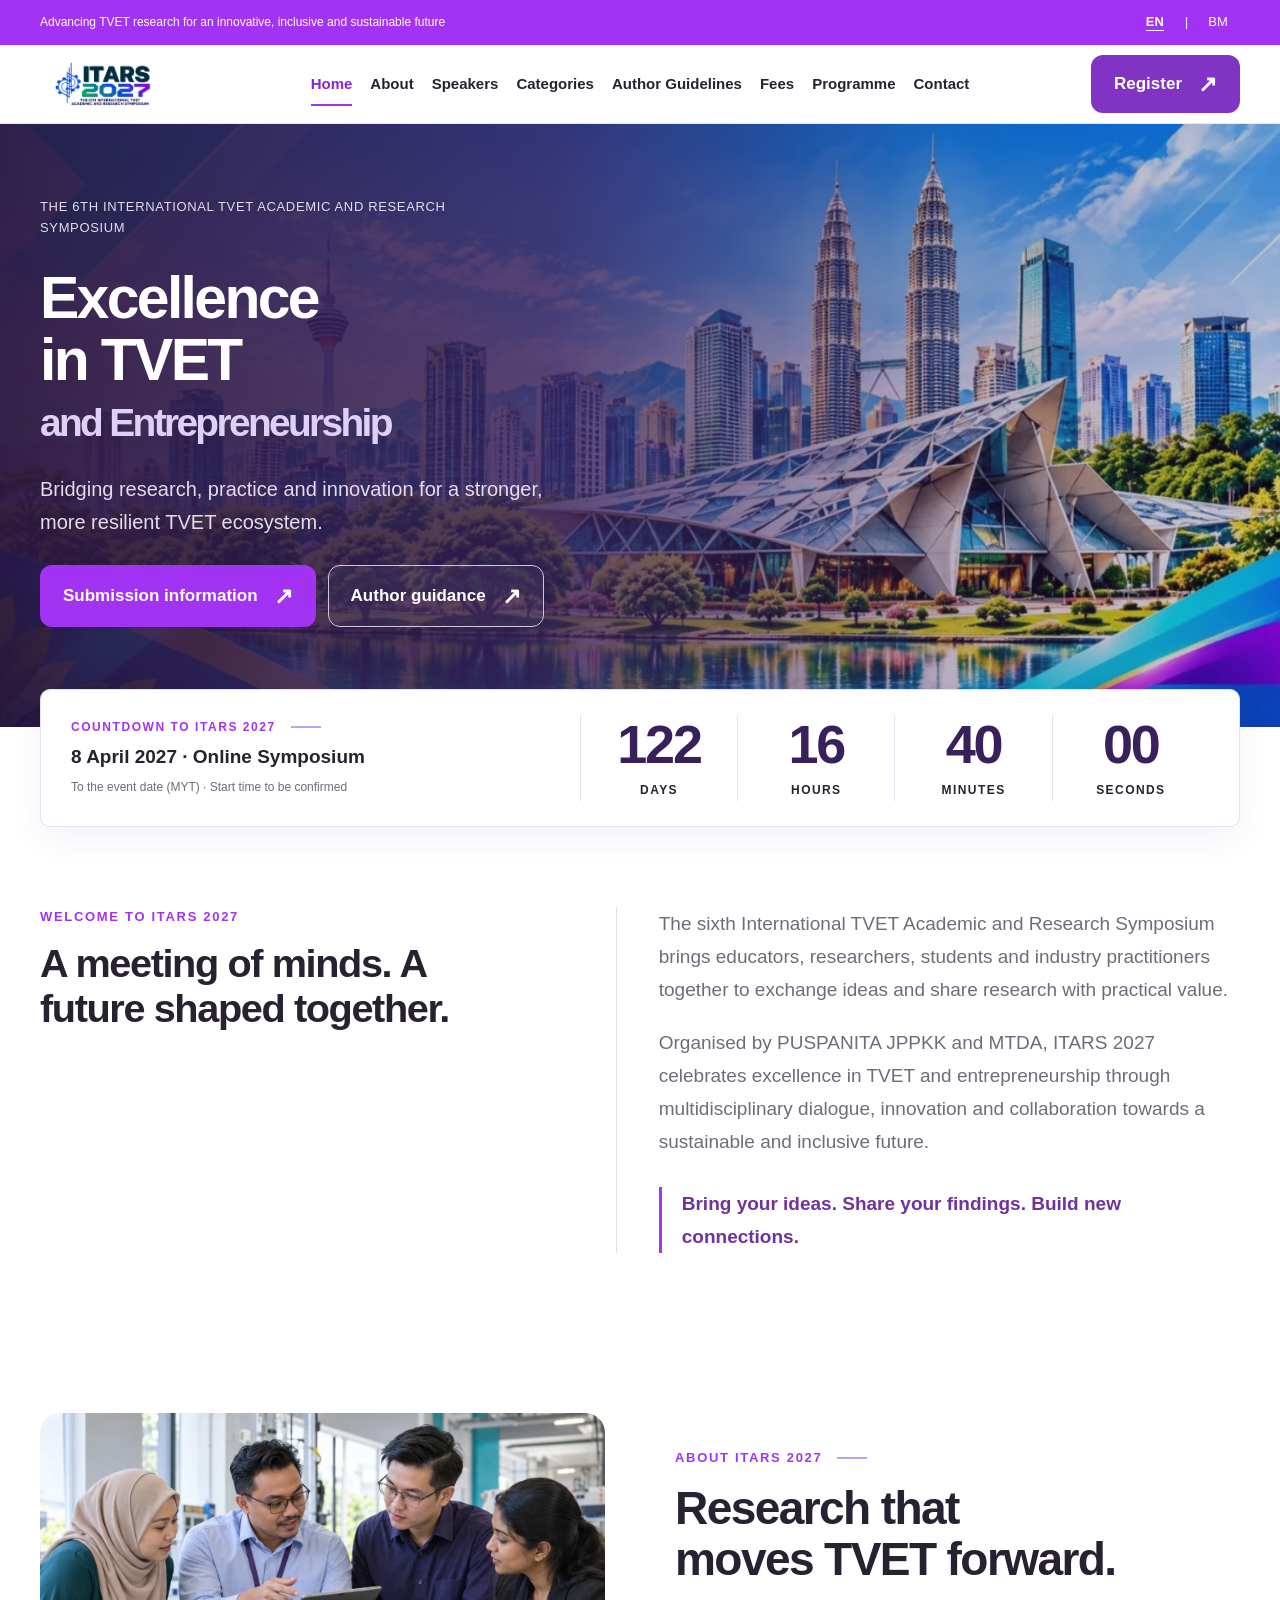
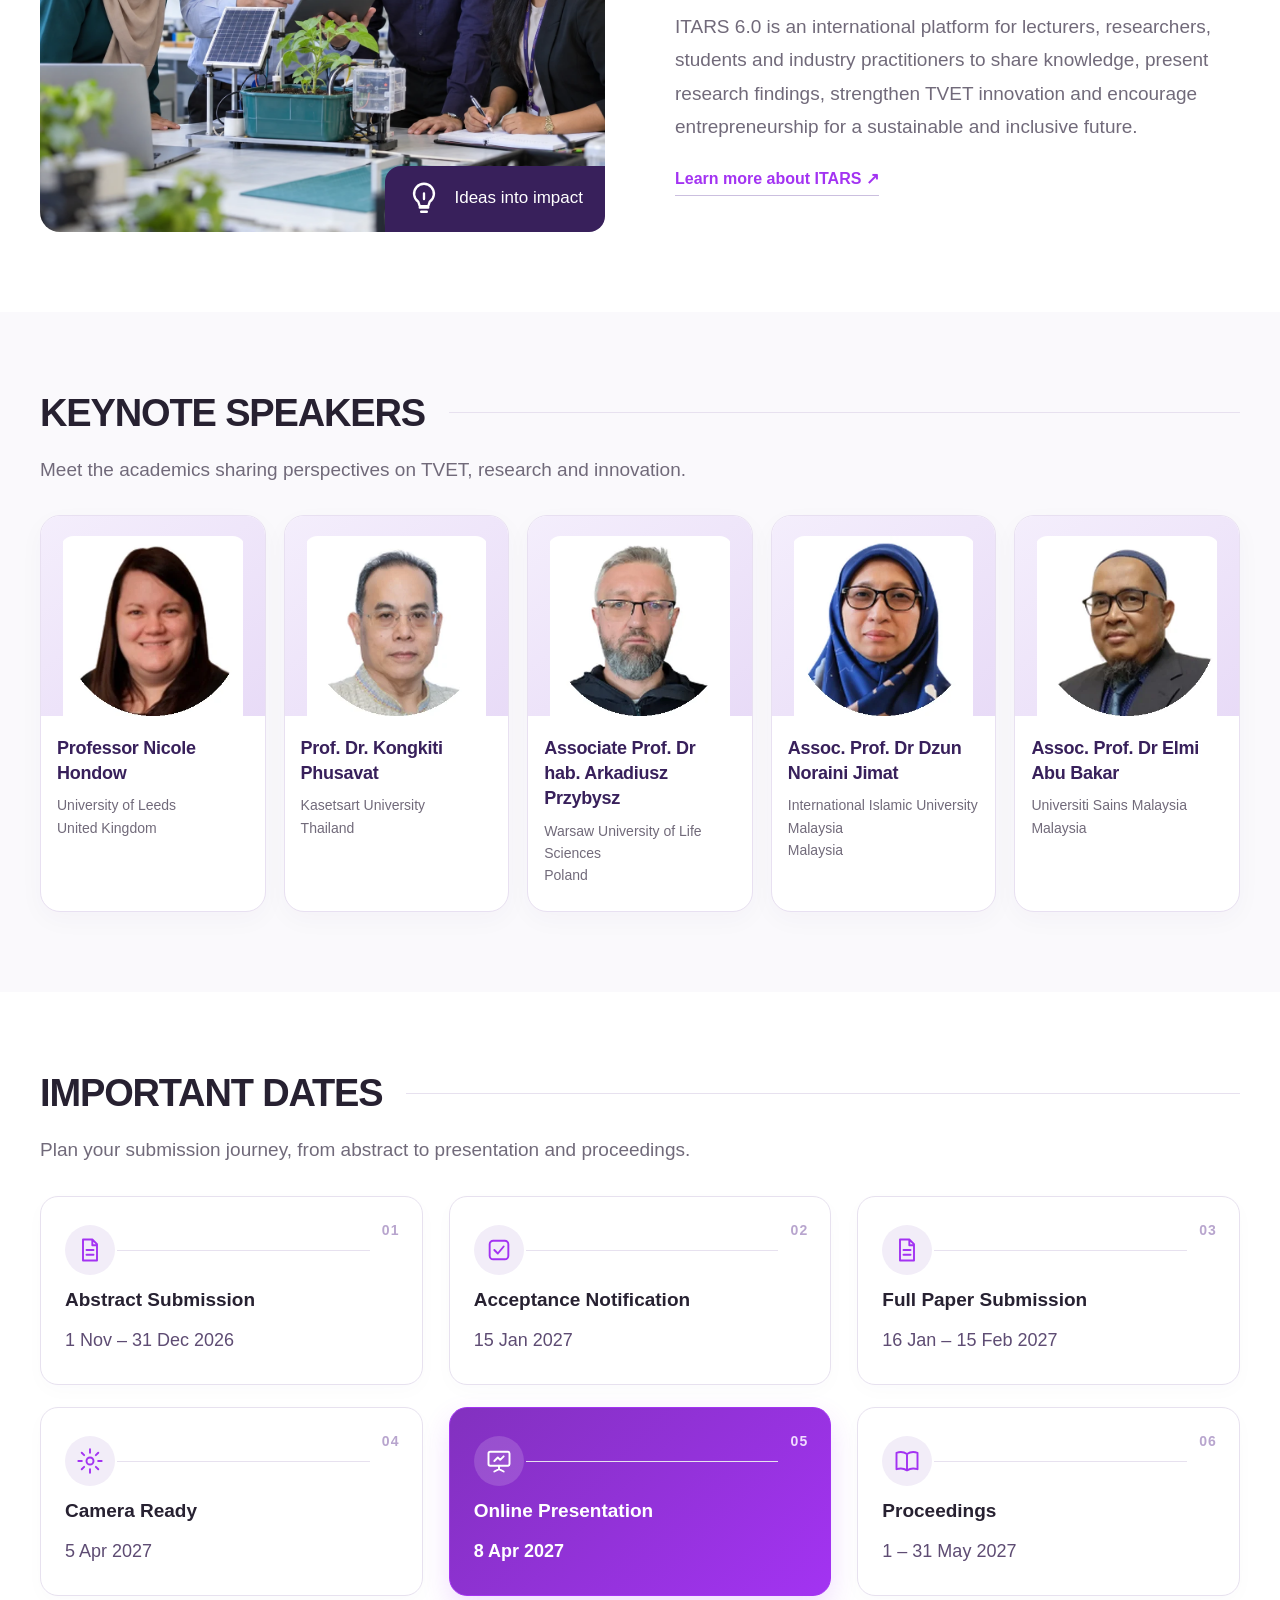
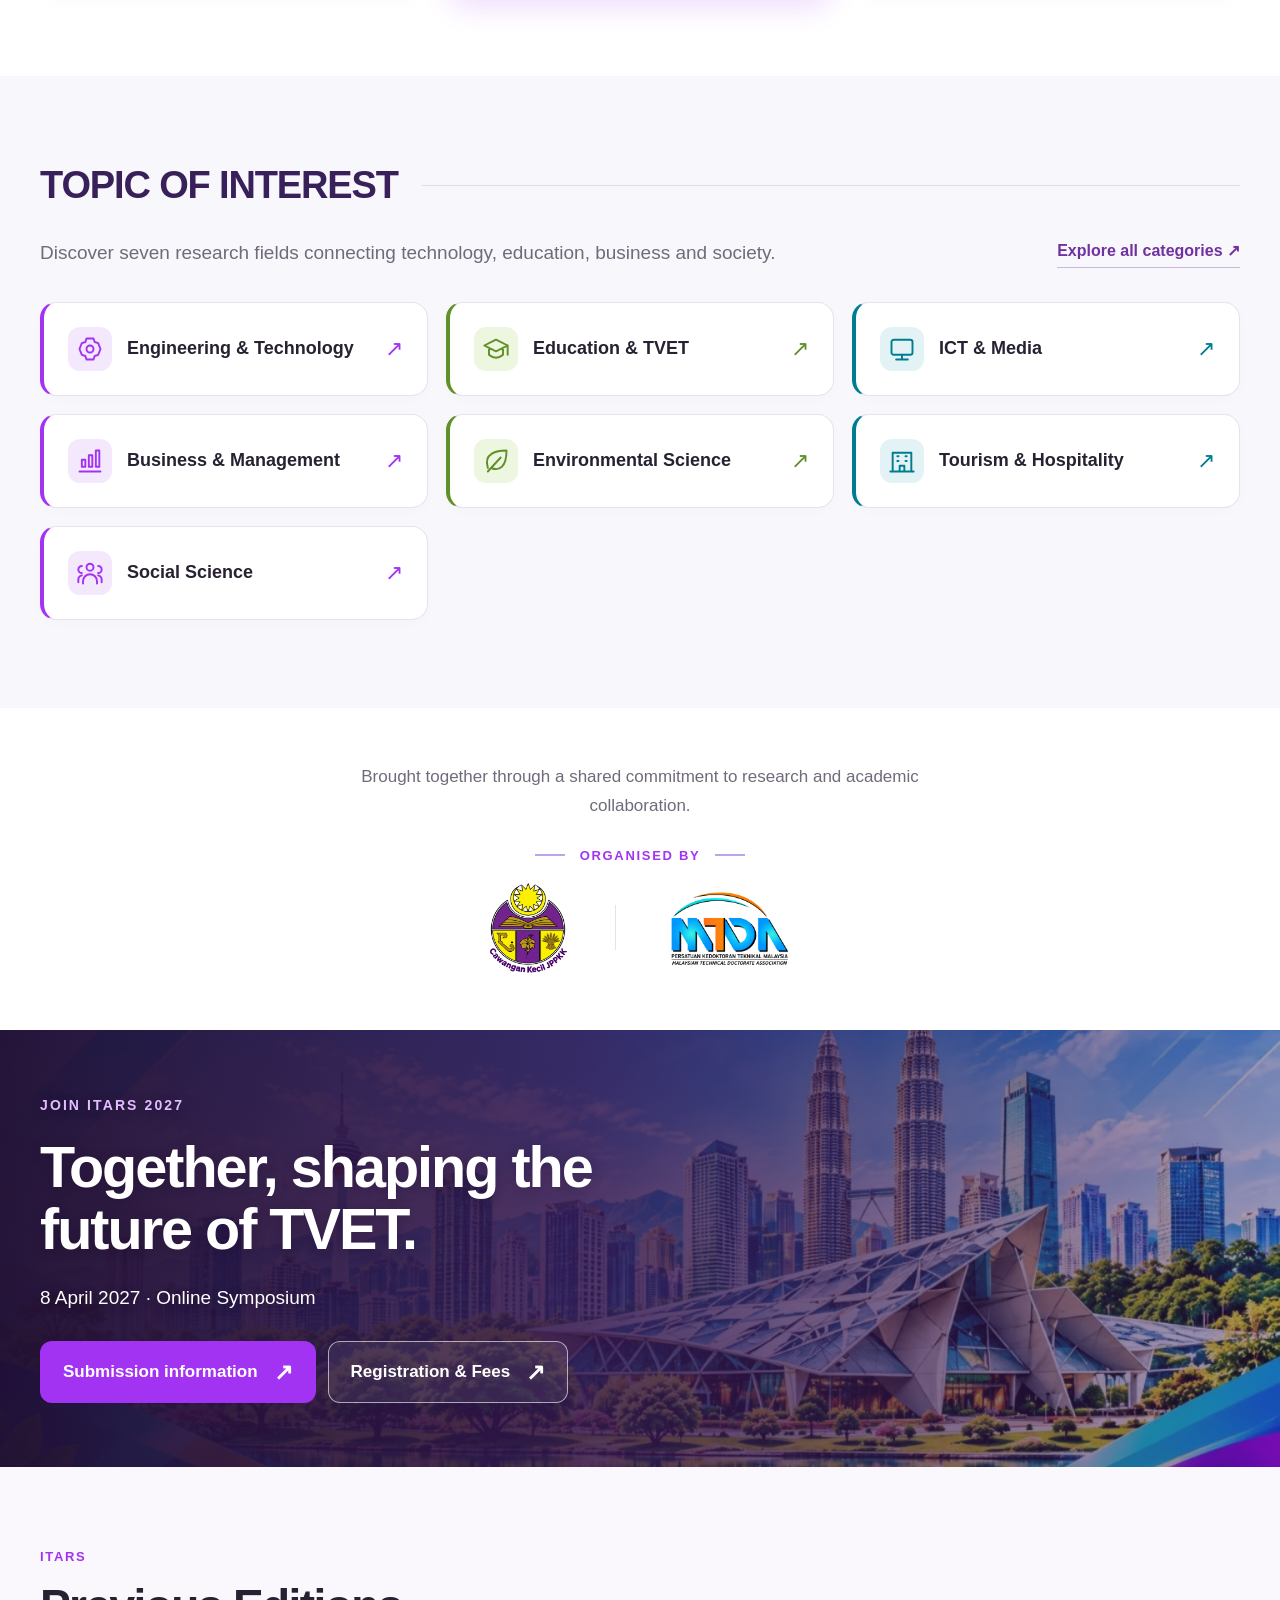
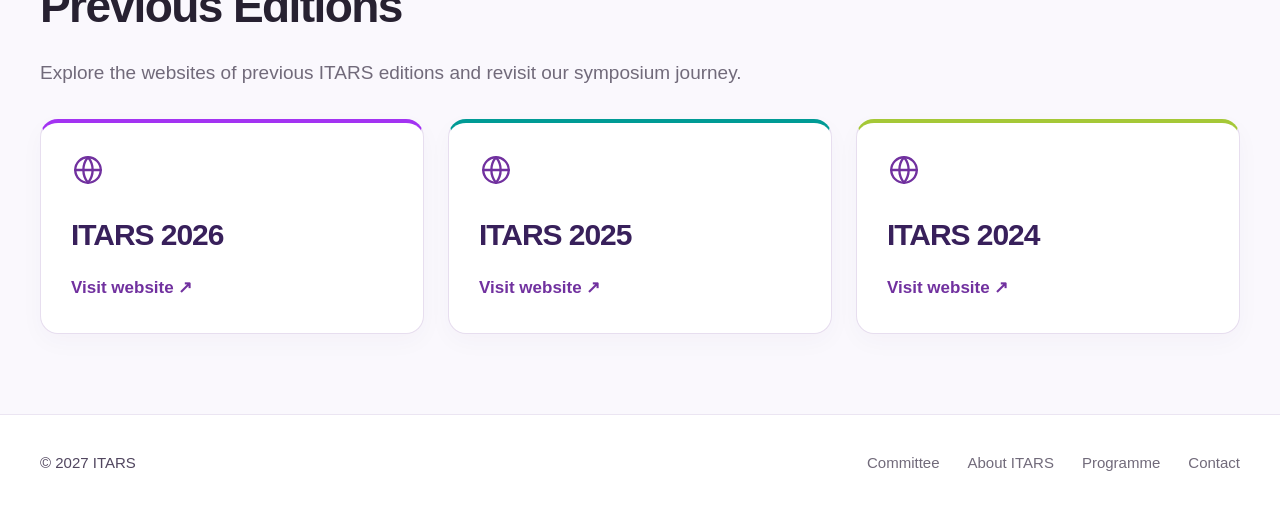
==== commit 522e8ed6: "Add files via upload" ====
--- a/index.html
+++ b/index.html
@@ -3,14 +3,14 @@
 <head>
 <meta charset="utf-8">
 <meta name="viewport" content="width=device-width,initial-scale=1">
-<title>ITARS 2027 | International TVET Symposium</title>
+<title>ITARS 2027 | 6th International TVET Academic &amp; Research Symposium</title>
 <meta name="description" content="Join ITARS 2027 online on 8 April 2027. Explore speakers, research categories, fees and submission information.">
 <meta name="theme-color" content="#a333f2">
 <link rel="icon" href="assets/icons/online-badge.svg" type="image/svg+xml">
 <link rel="stylesheet" href="assets/css/style.css?v=20261026-icons3">
 <script src="assets/js/translations.js" defer></script>
 <script src="assets/js/site.js?v=20261026-icons3" defer></script>
-<meta property="og:title" content="ITARS 2027 | International TVET Symposium"><meta property="og:description" content="Join ITARS 2027 online on 8 April 2027. Explore speakers, research categories, fees and submission information."><meta property="og:type" content="website"></head>
+<meta property="og:title" content="ITARS 2027 | 6th International TVET Academic &amp; Research Symposium"><meta property="og:description" content="Join ITARS 2027 online on 8 April 2027. Explore speakers, research categories, fees and submission information."><meta property="og:type" content="website"></head>
 <body>
 <svg xmlns="http://www.w3.org/2000/svg" aria-hidden="true" style="position:absolute;width:0;height:0;overflow:hidden"><symbol id="calendar" viewBox="0 0 24 24"><g fill="none" stroke="currentColor" stroke-width="1.65" stroke-linecap="round" stroke-linejoin="round"><rect x="4" y="5" width="16" height="16" rx="2"/><path d="M8 3v4m8-4v4M4 10h16"/></g></symbol><symbol id="online" viewBox="0 0 24 24"><g fill="none" stroke="currentColor" stroke-width="1.65" stroke-linecap="round" stroke-linejoin="round"><rect x="3" y="4" width="18" height="13" rx="2"/><path d="M12 17v4m-5 0h10"/></g></symbol><symbol id="paper" viewBox="0 0 24 24"><g fill="none" stroke="currentColor" stroke-width="1.65" stroke-linecap="round" stroke-linejoin="round"><path d="M6 3h8l4 4v14H6zM14 3v5h4M9 12h6m-6 4h6"/></g></symbol><symbol id="idea" viewBox="0 0 24 24"><g fill="none" stroke="currentColor" stroke-width="1.65" stroke-linecap="round" stroke-linejoin="round"><path d="M9 18h6m-5 3h4M8 14a7 7 0 1 1 8 0l-1 3H9zM12 12V8"/></g></symbol><symbol id="engineering" viewBox="0 0 24 24"><g fill="none" stroke="currentColor" stroke-width="1.65" stroke-linecap="round" stroke-linejoin="round"><path d="m9 3 6 0 1 3 3 1 2 5-2 5-3 1-1 3H9l-1-3-3-1-2-5 2-5 3-1z"/><circle cx="12" cy="12" r="3"/></g></symbol><symbol id="education" viewBox="0 0 24 24"><g fill="none" stroke="currentColor" stroke-width="1.65" stroke-linecap="round" stroke-linejoin="round"><path d="m2 9 10-5 10 5-10 5zM6 11v6q6 5 12 0v-6m4-2v8"/></g></symbol><symbol id="business" viewBox="0 0 24 24"><g fill="none" stroke="currentColor" stroke-width="1.65" stroke-linecap="round" stroke-linejoin="round"><path d="M3 21h18M5 17h3v-6H5zm6 0h3V7h-3zm6 0h3V3h-3z"/></g></symbol><symbol id="environment" viewBox="0 0 24 24"><g fill="none" stroke="currentColor" stroke-width="1.65" stroke-linecap="round" stroke-linejoin="round"><path d="M5 18C1 5 13 3 21 3c0 14-6 18-13 15M5 21 16 9"/></g></symbol><symbol id="tourism" viewBox="0 0 24 24"><g fill="none" stroke="currentColor" stroke-width="1.65" stroke-linecap="round" stroke-linejoin="round"><path d="M4 21V5h16v16M2 21h20M8 8h1m6 0h1m-8 4h1m6 0h1m-6 9v-5h4v5"/></g></symbol><symbol id="social" viewBox="0 0 24 24"><g fill="none" stroke="currentColor" stroke-width="1.65" stroke-linecap="round" stroke-linejoin="round"><circle cx="12" cy="7" r="3"/><path d="M6 21v-2a6 6 0 0 1 12 0v2M5 6a3 3 0 0 0 0 6m14-6a3 3 0 0 1 0 6M2 20v-2a4 4 0 0 1 3-4m17 6v-2a4 4 0 0 0-3-4"/></g></symbol><symbol id="notice" viewBox="0 0 24 24"><g fill="none" stroke="currentColor" stroke-width="1.65" stroke-linecap="round" stroke-linejoin="round"><path d="m3 10 14-5v14L3 14zM7 15l2 6h4l-2-5m9-7 2-2m-2 10 2 2M3 10v4"/></g></symbol><symbol id="menu" viewBox="0 0 24 24"><g fill="none" stroke="currentColor" stroke-width="1.65" stroke-linecap="round" stroke-linejoin="round"><path d="M4 6h16M4 12h16M4 18h16"/></g></symbol><symbol id="mic" viewBox="0 0 24 24"><g fill="none" stroke="currentColor" stroke-width="1.65" stroke-linecap="round" stroke-linejoin="round"><rect x="9" y="3" width="6" height="11" rx="3"/><path d="M5 11a7 7 0 0 0 14 0M12 18v3m-4 0h8"/></g></symbol><symbol id="check" viewBox="0 0 24 24"><g fill="none" stroke="currentColor" stroke-width="1.65" stroke-linecap="round" stroke-linejoin="round"><rect x="4" y="4" width="16" height="16" rx="3"/><path d="m8 12 3 3 5-6"/></g></symbol><symbol id="gear" viewBox="0 0 24 24"><g fill="none" stroke="currentColor" stroke-width="1.65" stroke-linecap="round" stroke-linejoin="round"><circle cx="12" cy="12" r="3"/><path d="M12 2v3m0 14v3M2 12h3m14 0h3M4.9 4.9 7 7m10 10 2.1 2.1M4.9 19.1 7 17M17 7l2.1-2.1"/></g></symbol><symbol id="present" viewBox="0 0 24 24"><g fill="none" stroke="currentColor" stroke-width="1.65" stroke-linecap="round" stroke-linejoin="round"><rect x="3" y="4" width="18" height="12" rx="1.5"/><path d="M12 16v3m-4 2 4-2 4 2M8 12l3-3 2 2 3-3"/></g></symbol><symbol id="book" viewBox="0 0 24 24"><g fill="none" stroke="currentColor" stroke-width="1.65" stroke-linecap="round" stroke-linejoin="round"><path d="M3 5c3-1 6-1 9 1 3-2 6-2 9-1v14c-3-1-6-1-9 1-3-2-6-2-9-1zM12 6v14"/></g></symbol><symbol id="fee" viewBox="0 0 24 24"><g fill="none" stroke="currentColor" stroke-width="1.65" stroke-linecap="round" stroke-linejoin="round"><rect x="3" y="6" width="18" height="12" rx="2"/><circle cx="12" cy="12" r="2.5"/><path d="M6 9v.01M18 15v.01"/></g></symbol><symbol id="phone" viewBox="0 0 24 24"><g fill="none" stroke="currentColor" stroke-width="1.65" stroke-linecap="round" stroke-linejoin="round"><path d="M5 3h4l2 5-2.5 1.5a11 11 0 0 0 6 6L16 13l5 2v4a2 2 0 0 1-2 2A17 17 0 0 1 3 5a2 2 0 0 1 2-2"/></g></symbol><symbol id="globe" viewBox="0 0 24 24"><g fill="none" stroke="currentColor" stroke-width="1.65" stroke-linecap="round" stroke-linejoin="round"><circle cx="12" cy="12" r="9"/><path d="M3 12h18M12 3a14 14 0 0 1 0 18M12 3a14 14 0 0 0 0 18"/></g></symbol><symbol id="target" viewBox="0 0 24 24"><g fill="none" stroke="currentColor" stroke-width="1.65" stroke-linecap="round" stroke-linejoin="round"><circle cx="12" cy="12" r="9"/><circle cx="12" cy="12" r="5"/><circle cx="12" cy="12" r="1"/></g></symbol><symbol id="user" viewBox="0 0 24 24"><g fill="none" stroke="currentColor" stroke-width="1.65" stroke-linecap="round" stroke-linejoin="round"><circle cx="12" cy="8" r="4"/><path d="M4 21a8 8 0 0 1 16 0"/></g></symbol><symbol id="org" viewBox="0 0 24 24"><g fill="none" stroke="currentColor" stroke-width="1.65" stroke-linecap="round" stroke-linejoin="round"><path d="M3 21h18M4 21V10l8-6 8 6v11M9 21v-6h6v6M8 12h.01M16 12h.01"/></g></symbol></svg>
 <a class="skip" href="#main"><span data-i18n="skip">Skip to content</span></a>
@@ -83,7 +83,7 @@
     <div class="reveal">
       <p class="eyebrow"><span data-i18n="aboutlabel">ABOUT ITARS 2027</span><i></i></p>
       <h2 data-i18n="abouttitle">Research that<br>moves TVET forward.</h2>
-      <p><span data-i18n="aboutp">ITARS 6.0 is an international platform for lecturers, researchers, students and industry practitioners to share knowledge, present research findings, strengthen TVET innovation and encourage entrepreneurship for a sustainable and inclusive future.</span></p>
+      <p><span data-i18n="aboutp">ITARS 2027 is an international platform for lecturers, researchers, students and industry practitioners to share knowledge, present research findings, strengthen TVET innovation and encourage entrepreneurship for a sustainable and inclusive future.</span></p>
       <a data-i18n="aboutlink" href="about.html" class="text-link" data-page-link>Learn more about ITARS</a>
     </div>
     <div class="about-photo reveal"><img src="assets/images/research-impact.webp" alt="Illustrative TVET researchers reviewing a solar-powered smart irrigation prototype" width="1200" height="800" loading="lazy"><div class="photo-label"><svg class="icon" aria-hidden="true"><use href="#idea"></use></svg><span data-i18n="impact">Ideas into impact</span><i></i></div></div>
@@ -94,12 +94,12 @@
 <section class="section speakers" aria-labelledby="speakers-title">
   <div class="container">
     <div class="banner-head reveal"><h2 class="banner" id="speakers-title"><svg class="icon" aria-hidden="true" viewBox="0 0 24 24" width="46" height="46" focusable="false"><g fill="none" stroke="currentColor" stroke-width="1.65" stroke-linecap="round" stroke-linejoin="round"><rect x="9" y="3" width="6" height="11" rx="3"/><path d="M5 11a7 7 0 0 0 14 0M12 18v3m-4 0h8"/></g></svg><span data-i18n="speakerslabel">KEYNOTE SPEAKERS</span></h2><span class="banner-line" aria-hidden="true"></span></div>
-    <p class="section-intro" data-i18n="speakersintro"></p><p class="speaker-hint" data-i18n="speakerhint">Swipe to meet our keynote speakers →</p><ul class="speaker-grid" tabindex="0" aria-label="Keynote speakers">
-      <li class="speaker reveal" style="--c:#8000ED"><div class="speaker-photo"><img src="assets/images/speaker-1.webp" alt="" width="328" height="328" loading="lazy"><b>1</b></div><p class="speaker-label"><span data-i18n="keynote">KEYNOTE SPEAKER</span> 1</p><div class="speaker-body"><h3>Professor Nicole Hondow</h3><p>University of Leeds<br>United Kingdom</p></div></li>
-      <li class="speaker reveal" style="--c:#009DA8"><div class="speaker-photo"><img src="assets/images/speaker-2.webp" alt="" width="328" height="328" loading="lazy"><b>2</b></div><p class="speaker-label"><span data-i18n="keynote">KEYNOTE SPEAKER</span> 2</p><div class="speaker-body"><h3>Prof. Dr. Kongkiti Phusavat</h3><p>Kasetsart University<br>Thailand</p></div></li>
-      <li class="speaker reveal" style="--c:#0755EE"><div class="speaker-photo"><img src="assets/images/speaker-3.webp" alt="" width="328" height="328" loading="lazy"><b>3</b></div><p class="speaker-label"><span data-i18n="keynote">KEYNOTE SPEAKER</span> 3</p><div class="speaker-body"><h3>Associate Prof. Dr hab. Arkadiusz Przybysz</h3><p>Warsaw University of Life Sciences<br>Poland</p></div></li>
-      <li class="speaker reveal" style="--c:#C000C8"><div class="speaker-photo"><img src="assets/images/speaker-4.webp" alt="" width="328" height="328" loading="lazy"><b>4</b></div><p class="speaker-label"><span data-i18n="keynote">KEYNOTE SPEAKER</span> 4</p><div class="speaker-body"><h3>Assoc. Prof. Dr Dzun Noraini Jimat</h3><p>International Islamic University Malaysia</p></div></li>
-      <li class="speaker reveal" style="--c:#7A12E0"><div class="speaker-photo"><img src="assets/images/speaker-5.webp" alt="" width="328" height="328" loading="lazy"><b>5</b></div><p class="speaker-label"><span data-i18n="keynote">KEYNOTE SPEAKER</span> 5</p><div class="speaker-body"><h3>Assoc. Prof. Dr Elmi Abu Bakar</h3><p>Universiti Sains Malaysia</p></div></li>
+    <p class="section-intro" data-i18n="speakersintro"></p><p class="speaker-hint" data-i18n="speakerhint">Swipe or scroll to meet our keynote speakers →</p><ul class="speaker-grid" tabindex="0" aria-label="Keynote speakers">
+      <li class="speaker reveal" style="--c:#8000ED"><div class="speaker-photo"><img src="assets/images/speaker-1.webp" alt="Professor Nicole Hondow" width="328" height="328" loading="lazy"><b>1</b></div><p class="speaker-label"><span data-i18n="keynote">KEYNOTE SPEAKER</span> 1</p><div class="speaker-body"><h3>Professor Nicole Hondow</h3><p>University of Leeds<br>United Kingdom</p></div></li>
+      <li class="speaker reveal" style="--c:#009DA8"><div class="speaker-photo"><img src="assets/images/speaker-2.webp" alt="Prof. Dr. Kongkiti Phusavat" width="328" height="328" loading="lazy"><b>2</b></div><p class="speaker-label"><span data-i18n="keynote">KEYNOTE SPEAKER</span> 2</p><div class="speaker-body"><h3>Prof. Dr. Kongkiti Phusavat</h3><p>Kasetsart University<br>Thailand</p></div></li>
+      <li class="speaker reveal" style="--c:#0755EE"><div class="speaker-photo"><img src="assets/images/speaker-3.webp" alt="Associate Prof. Dr hab. Arkadiusz Przybysz" width="328" height="328" loading="lazy"><b>3</b></div><p class="speaker-label"><span data-i18n="keynote">KEYNOTE SPEAKER</span> 3</p><div class="speaker-body"><h3>Associate Prof. Dr hab. Arkadiusz Przybysz</h3><p>Warsaw University of Life Sciences<br>Poland</p></div></li>
+      <li class="speaker reveal" style="--c:#C000C8"><div class="speaker-photo"><img src="assets/images/speaker-4.webp" alt="Assoc. Prof. Dr Dzun Noraini Jimat" width="328" height="328" loading="lazy"><b>4</b></div><p class="speaker-label"><span data-i18n="keynote">KEYNOTE SPEAKER</span> 4</p><div class="speaker-body"><h3>Assoc. Prof. Dr Dzun Noraini Jimat</h3><p>International Islamic University Malaysia<br>Malaysia</p></div></li>
+      <li class="speaker reveal" style="--c:#7A12E0"><div class="speaker-photo"><img src="assets/images/speaker-5.webp" alt="Assoc. Prof. Dr Elmi Abu Bakar" width="328" height="328" loading="lazy"><b>5</b></div><p class="speaker-label"><span data-i18n="keynote">KEYNOTE SPEAKER</span> 5</p><div class="speaker-body"><h3>Assoc. Prof. Dr Elmi Abu Bakar</h3><p>Universiti Sains Malaysia<br>Malaysia</p></div></li>
     </ul>
   </div>
 </section>
--- a/assets/css/style.css
+++ b/assets/css/style.css
@@ -1,1480 +1,243 @@
-@import url("https://fonts.googleapis.com/css2?family=Inter:wght@400;500;600;700;800&family=Orbitron:wght@500;600;700;800&display=swap");
-
-:root {
-  --navy: #071a3d;
-  --navy-2: #0d2f6f;
-  --blue: #1264e8;
-  --blue-2: #2a8cff;
-  --cyan: #15b8d6;
-  --violet: #7357e8;
-  --orange: #f07848;
-  --gold: #e9aa35;
-  --green: #1d9b77;
-  --ink: #10213f;
-  --muted: #60708c;
-  --line: #dce5f1;
-  --line-dark: #c8d4e4;
-  --white: #ffffff;
-  --page: #f7f9fc;
-  --soft-blue: #edf5ff;
-  --soft-cyan: #ecfbfd;
-  --soft-violet: #f2efff;
-  --soft-orange: #fff3ee;
-  --soft-gold: #fff8e8;
-  --soft-green: #edf9f5;
-  --shadow-sm: 0 8px 24px rgba(19, 43, 84, 0.08);
-  --shadow-md: 0 18px 44px rgba(19, 43, 84, 0.12);
-  --shadow-lg: 0 30px 70px rgba(7, 26, 61, 0.18);
-  --radius-sm: 14px;
-  --radius-md: 20px;
-  --radius-lg: 28px;
-  --header-height: 82px;
-}
-
-/* ===============================================================
-   RESET & BASE STYLES
-   =============================================================== */
-
-* {
-  box-sizing: border-box;
-}
-
-html {
-  scroll-behavior: smooth;
-  background: var(--page);
-  overflow-x: hidden;
-}
-
-body {
-  margin: 0;
-  min-width: 320px;
-  font-family: Inter, ui-sans-serif, system-ui, -apple-system, BlinkMacSystemFont, "Segoe UI", sans-serif;
-  color: var(--ink);
-  background: var(--page);
-  overflow-x: hidden;
-}
-
-a {
-  color: inherit;
-  text-decoration: none;
-}
-
-img {
-  display: block;
-  max-width: 100%;
-}
-
-button {
-  font: inherit;
-}
-
-.container {
-  width: min(100% - 48px, 1280px);
-  margin-inline: auto;
-}
-
-/* Language toggles */
-.lang-ms {
-  display: none !important;
-}
-
-html[data-lang="ms"] .lang-en {
-  display: none !important;
-}
-
-html[data-lang="ms"] .lang-ms {
-  display: inline !important;
-}
-
-/* ===============================================================
-   HEADER & NAVIGATION
-   =============================================================== */
-
-.site-header {
-  position: sticky;
-  top: 0;
-  z-index: 200;
-  background: var(--page);
-  padding: 14px 0 6px;
-}
-
-.site-header::after {
-  content: "";
-  position: absolute;
-  left: 0;
-  right: 0;
-  bottom: 0;
-  height: 4px;
-  background: linear-gradient(90deg, #2a8cff, #e0529c, #ff9a3d);
-}
-
-.navbar {
-  background: rgba(255, 255, 255, 0.98);
-  border-radius: 20px;
-  padding: 0 18px;
-  box-shadow: 0 14px 32px rgba(9, 20, 45, 0.14);
-  -webkit-backdrop-filter: blur(8px);
-  backdrop-filter: blur(8px);
-}
-
-.nav-shell {
-  min-height: var(--header-height);
-  display: grid;
-  grid-template-columns: 148px minmax(0, 1fr) auto;
-  align-items: center;
-  gap: 12px;
-}
-
-.brand {
-  display: inline-flex;
-  align-items: center;
-  min-width: 0;
-}
-
-.brand-badge {
-  width: 132px;
-  height: 46px;
-  display: flex;
-  align-items: center;
-  justify-content: flex-start;
-  overflow: hidden;
-}
-
-.brand-badge img {
-  width: 100%;
-  height: 100%;
-  object-fit: contain;
-  object-position: left center;
-}
-
-.brand-year {
-  margin-left: 8px;
-  padding-left: 9px;
-  border-left: 1.5px solid var(--line);
-  font-family: Orbitron, Inter, sans-serif;
-  font-weight: 800;
-  font-size: 16px;
-  letter-spacing: 0.02em;
-  color: var(--blue);
-  white-space: nowrap;
-}
-
-.footer-year {
-  font-family: Orbitron, sans-serif;
-  font-weight: 700;
-  font-size: 19px;
-  letter-spacing: 0.02em;
-  color: var(--blue);
-  white-space: nowrap;
-}
-
-.nav-links {
-  display: flex;
-  align-items: center;
-  justify-content: center;
-  gap: 10px;
-  min-width: 0;
-}
-
-.nav-links a {
-  position: relative;
-  padding: 10px 0;
-  color: var(--navy);
-  font-family: Orbitron, Inter, sans-serif;
-  font-size: 13.5px;
-  font-weight: 700;
-  letter-spacing: 0.02em;
-  text-transform: uppercase;
-  white-space: nowrap;
-  transition: color 0.2s ease;
-}
-
-.nav-links a::after {
-  content: "";
-  position: absolute;
-  left: 50%;
-  right: 50%;
-  bottom: 3px;
-  height: 2px;
-  border-radius: 99px;
-  background: #2a8cff;
-  transition: left 0.2s ease, right 0.2s ease;
-}
-
-.nav-links a:hover,
-.nav-links a.active {
-  color: #2a8cff;
-}
-
-.nav-links a:hover::after,
-.nav-links a.active::after {
-  left: 0;
-  right: 0;
-}
-
-.nav-dropdown {
-  position: relative;
-}
-
-.nav-dropdown-toggle {
-  position: relative;
-  display: inline-flex;
-  align-items: center;
-  gap: 4px;
-  padding: 10px 0;
-  border: 0;
-  background: none;
-  color: var(--navy);
-  font-family: Orbitron, Inter, sans-serif;
-  font-size: 13.5px;
-  font-weight: 700;
-  letter-spacing: 0.02em;
-  text-transform: uppercase;
-  white-space: nowrap;
-  cursor: pointer;
-  transition: color 0.2s ease;
-}
-
-.nav-dropdown-toggle .caret {
-  font-size: 11px;
-  line-height: 1;
-  transition: transform 0.2s ease;
-}
-
-.nav-dropdown-toggle::after {
-  content: "";
-  position: absolute;
-  left: 50%;
-  right: 50%;
-  bottom: 3px;
-  height: 2px;
-  border-radius: 99px;
-  background: #2a8cff;
-  transition: left 0.2s ease, right 0.2s ease;
-}
-
-.nav-dropdown:hover .nav-dropdown-toggle,
-.nav-dropdown.open .nav-dropdown-toggle,
-.nav-dropdown-toggle.active {
-  color: #2a8cff;
-}
-
-.nav-dropdown:hover .nav-dropdown-toggle::after,
-.nav-dropdown.open .nav-dropdown-toggle::after,
-.nav-dropdown-toggle.active::after {
-  left: 0;
-  right: 0;
-}
-
-.nav-dropdown:hover .nav-dropdown-toggle .caret,
-.nav-dropdown.open .nav-dropdown-toggle .caret {
-  transform: rotate(180deg);
-}
-
-.nav-dropdown-menu {
-  position: absolute;
-  top: 100%;
-  left: 50%;
-  transform: translate(-50%, 6px);
-  min-width: 232px;
-  margin-top: 10px;
-  padding: 8px;
-  border: 1px solid var(--line);
-  border-radius: 16px;
-  background: #fff;
-  box-shadow: var(--shadow-md);
-  opacity: 0;
-  visibility: hidden;
-  transition: opacity 0.18s ease, transform 0.18s ease, visibility 0.18s;
-  z-index: 220;
-}
-
-.nav-dropdown:hover .nav-dropdown-menu,
-.nav-dropdown.open .nav-dropdown-menu {
-  opacity: 1;
-  visibility: visible;
-  transform: translate(-50%, 0);
-}
-
-.nav-dropdown-menu a {
-  position: relative;
-  display: block;
-  padding: 10px 13px;
-  border-radius: 10px;
-  color: #43526e;
-  font-size: 17.5px;
-  font-weight: 700;
-  white-space: nowrap;
-}
-
-.nav-dropdown-menu a::after {
-  display: none;
-}
-
-.nav-dropdown-menu a:hover,
-.nav-dropdown-menu a.active {
-  background: var(--soft-blue);
-  color: var(--blue);
-}
-
-.nav-actions {
-  display: flex;
-  align-items: center;
-  gap: 8px;
-}
-
-.lang-switch {
-  height: 36px;
-  padding: 0 10px;
-  display: flex;
-  align-items: center;
-  gap: 6px;
-  border: 1.5px solid var(--blue);
-  border-radius: 999px;
-  background: transparent;
-  color: var(--blue);
-  font-size: 13px;
-  font-weight: 800;
-  letter-spacing: 0.02em;
-}
-
-.lang-switch button {
-  border: 0;
-  background: none;
-  color: inherit;
-  padding: 0;
-  cursor: pointer;
-  font-weight: 800;
-  opacity: 0.45;
-}
-
-.lang-switch button.active {
-  opacity: 1;
-  text-decoration: underline;
-  text-underline-offset: 3px;
-}
-
-.lang-switch .sep {
-  color: #9aa8bc;
-}
-
-.lang-switch-mobile {
-  display: none;
-}
-
-/* Buttons */
-.nav-cta,
-.btn-primary,
-.btn-accent {
-  position: relative;
-  min-height: 46px;
-  display: inline-flex;
-  align-items: center;
-  justify-content: center;
-  gap: 11px;
-  padding: 0 20px;
-  overflow: hidden;
-  border-radius: 999px;
-  color: #fff;
-  font-weight: 800;
-  background: linear-gradient(135deg, var(--blue-2), var(--blue) 55%, var(--violet));
-  box-shadow: 0 12px 26px rgba(18, 100, 232, 0.22), inset 0 1px 0 rgba(255, 255, 255, 0.35), inset 0 -10px 16px rgba(7, 26, 61, 0.18);
-  transition: transform 0.2s ease, box-shadow 0.2s ease;
-}
-
-.nav-cta {
-  border: 0;
-  font-family: Orbitron, Inter, sans-serif;
-  letter-spacing: 0.02em;
-  text-transform: uppercase;
-  font-size: 13px;
-  min-height: 40px;
-  padding: 0 14px;
-  gap: 7px;
-}
-
-.nav-cta::before,
-.btn-primary::before,
-.btn-accent::before {
-  content: "";
-  position: absolute;
-  left: -30%;
-  top: -140%;
-  width: 60%;
-  height: 280%;
-  background: linear-gradient(120deg, rgba(255, 255, 255, 0.5), rgba(255, 255, 255, 0) 65%);
-  transform: rotate(20deg);
-  pointer-events: none;
-}
-
-.nav-cta:hover,
-.btn-primary:hover,
-.btn-accent:hover {
-  transform: translateY(-2px);
-  box-shadow: 0 16px 30px rgba(18, 100, 232, 0.3), inset 0 1px 0 rgba(255, 255, 255, 0.4), inset 0 -10px 16px rgba(7, 26, 61, 0.2);
-}
-
-.cta-band .btn-primary::before {
-  background: linear-gradient(120deg, rgba(18, 100, 232, 0.14), rgba(255, 255, 255, 0) 65%);
-}
-
-.arrow,
-.btn-icon {
-  width: 28px;
-  height: 28px;
-  flex: none;
-  display: grid;
-  place-items: center;
-  border-radius: 50%;
-  background: rgba(255, 255, 255, 0.15);
-  border: 1px solid rgba(255, 255, 255, 0.25);
-}
-
-.menu-toggle {
-  display: none;
-  width: 42px;
-  height: 42px;
-  border: 1px solid var(--line);
-  border-radius: 12px;
-  background: #fff;
-  align-items: center;
-  justify-content: center;
-  flex-direction: column;
-  gap: 5px;
-  cursor: pointer;
-}
-
-.menu-toggle span {
-  width: 20px;
-  height: 2px;
-  border-radius: 99px;
-  background: var(--navy);
-}
-
-/* ===============================================================
-   HERO SECTION
-   =============================================================== */
-
-.page-hero {
-  position: relative;
-  min-height: 520px;
-  display: flex;
-  align-items: center;
-  padding: 60px 0;
-  background: linear-gradient(90deg, #ffffff 0%, #ffffff 40%, rgba(255, 255, 255, 0) 52%),
-    url('../assets/images/hero-students.png') 76% center / cover no-repeat;
-  overflow: hidden;
-  border-bottom: 1px solid var(--line);
-}
-
-.page-hero::after {
-  content: "";
-  position: absolute;
-  left: 0;
-  right: 0;
-  bottom: 0;
-  height: 5px;
-  background: linear-gradient(90deg, var(--blue), var(--cyan), var(--violet), var(--orange));
-}
-
-.hero-fullbleed {
-  position: relative;
-  overflow: hidden;
-}
-
-.hero-fullbleed-media {
-  position: absolute;
-  right: -15%;
-  top: 0;
-  width: 60%;
-  height: 100%;
-  z-index: 0;
-}
-
-.hero-fullbleed-media img {
-  width: 100%;
-  height: 100%;
-  object-fit: cover;
-  object-position: center;
-}
-
-.page-hero .container {
-  position: relative;
-  z-index: 1;
-}
-
-.page-hero-panel {
-  max-width: 720px;
-}
-
-.eyebrow {
-  display: flex;
-  align-items: center;
-  gap: 8px;
-  margin-bottom: 16px;
-  color: var(--blue);
-  font-family: Orbitron, Inter, sans-serif;
-  font-size: 13px;
-  font-weight: 800;
-  letter-spacing: 0.08em;
-  text-transform: uppercase;
-}
-
-.page-hero-panel h1 {
-  max-width: 700px;
-  font-size: clamp(40px, 4.7vw, 68px);
-  line-height: 0.98;
-  letter-spacing: -0.052em;
-  margin: 0 0 12px;
-  color: var(--navy);
-  text-wrap: balance;
-}
-
-.hero-event-name {
-  font-size: clamp(18px, 2vw, 24px);
-  font-weight: 700;
-  color: var(--blue);
-  margin: 12px 0 20px;
-  font-family: Orbitron, Inter, sans-serif;
-  letter-spacing: 0.01em;
-}
-
-.page-hero-panel p {
-  max-width: 650px;
-  font-size: clamp(16px, 1.8vw, 18px);
-  line-height: 1.6;
-  color: var(--muted);
-  margin: 0 0 12px;
-}
-
-.hero-tagline {
-  font-weight: 700;
-  color: var(--ink) !important;
-  font-style: italic;
-  margin: 16px 0 28px !important;
-}
-
-.hero-actions {
-  display: flex;
-  flex-wrap: wrap;
-  gap: 12px;
-  align-items: center;
-  margin-top: 28px;
-}
-
-.btn-outline-light {
-  padding: 0 24px;
-  min-height: 48px;
-  display: inline-flex;
-  align-items: center;
-  justify-content: center;
-  gap: 8px;
-  border: 2px solid rgba(7, 26, 61, 0.25);
-  border-radius: 999px;
-  background: rgba(255, 255, 255, 0.8);
-  color: var(--ink);
-  font-weight: 700;
-  transition: all 0.2s ease;
-  white-space: nowrap;
-}
-
-.btn-outline-light:hover {
-  border-color: var(--blue);
-  background: #fff;
-  color: var(--blue);
-}
-
-/* Support Section */
-.hero-support-section {
-  padding: 48px 0;
-  background: var(--page);
-}
-
-.support-grid {
-  display: grid;
-  grid-template-columns: repeat(3, minmax(0, 1fr));
-  gap: 24px;
-  margin-top: 32px;
-}
-
-.support-card {
-  padding: 28px 24px;
-  border-radius: 16px;
-  background: #fff;
-  border: 1px solid var(--line);
-  box-shadow: var(--shadow-sm);
-  transition: all 0.3s ease;
-  opacity: 0;
-  transform: translateY(20px);
-}
-
-.support-card.visible {
-  opacity: 1;
-  transform: translateY(0);
-}
-
-.support-card:hover {
-  transform: translateY(-4px);
-  box-shadow: var(--shadow-md);
-}
-
-.support-number {
-  font-size: 32px;
-  font-weight: 800;
-  color: var(--blue);
-  font-family: Orbitron, Inter, sans-serif;
-  margin-bottom: 12px;
-  letter-spacing: 0.01em;
-}
-
-.support-copy strong {
-  display: block;
-  font-size: 16px;
-  color: var(--ink);
-  margin-bottom: 8px;
-  text-transform: uppercase;
-  font-size: 14px;
-  letter-spacing: 0.02em;
-}
-
-.support-copy p {
-  font-size: 15px;
-  color: var(--muted);
-  margin: 0;
-  line-height: 1.5;
-}
-
-/* ===============================================================
-   CONTENT SECTIONS
-   =============================================================== */
-
-.section {
-  padding: 64px 0;
-}
-
-.section-light {
-  background: var(--page);
-}
-
-.section-fog {
-  background: #f0f6fc;
-}
-
-.section-dark {
-  background: var(--navy);
-}
-
-.reveal {
-  opacity: 0;
-  transform: translateY(20px);
-  transition: opacity 0.6s ease, transform 0.6s ease;
-}
-
-.reveal.visible {
-  opacity: 1;
-  transform: translateY(0);
-}
-
-.section-heading {
-  margin-bottom: 40px;
-  max-width: 720px;
-}
-
-.section-heading div {
-  margin-bottom: 20px;
-}
-
-.section-heading h2 {
-  font-size: clamp(32px, 4vw, 52px);
-  line-height: 1.2;
-  letter-spacing: -0.02em;
-  margin: 0;
-  color: var(--navy);
-  text-wrap: balance;
-}
-
-.section-dark .section-heading h2 {
-  color: #fff;
-}
-
-.section-heading p {
-  font-size: 16px;
-  line-height: 1.6;
-  color: var(--muted);
-  margin: 0;
-}
-
-.section-dark .section-heading p {
-  color: rgba(255, 255, 255, 0.75);
-}
-
-.accent {
-  background: linear-gradient(135deg, var(--blue-2), var(--violet));
-  -webkit-background-clip: text;
-  -webkit-text-fill-color: transparent;
-  background-clip: text;
-}
-
-/* Area Chips */
-.area-chip-grid {
-  display: grid;
-  grid-template-columns: repeat(auto-fit, minmax(280px, 1fr));
-  gap: 16px;
-  margin: 48px 0;
-}
-
-.area-chip {
-  padding: 24px;
-  border-radius: 16px;
-  background: #fff;
-  border: 1.5px solid var(--line);
-  display: flex;
-  align-items: center;
-  gap: 16px;
-  transition: all 0.2s ease;
-  cursor: pointer;
-}
-
-.area-chip:hover {
-  border-color: var(--blue);
-  box-shadow: var(--shadow-md);
-  transform: translateY(-4px);
-}
-
-.chip-letter {
-  font-family: Orbitron, Inter, sans-serif;
-  font-size: 36px;
-  font-weight: 800;
-  color: var(--blue);
-  min-width: 48px;
-}
-
-.area-chip span:nth-child(2) {
-  flex: 1;
-}
-
-.area-chip span span {
-  display: block;
-  font-weight: 700;
-  color: var(--ink);
-  line-height: 1.4;
-}
-
-/* Date Summary Grid */
-.date-summary-grid {
-  display: grid;
-  grid-template-columns: repeat(auto-fit, minmax(180px, 1fr));
-  gap: 20px;
-  margin: 40px 0;
-}
-
-.date-summary {
-  padding: 24px 20px;
-  border-radius: 14px;
-  background: #fff;
-  border: 1px solid var(--line);
-  box-shadow: var(--shadow-sm);
-}
-
-.date-summary strong {
-  display: block;
-  font-family: Orbitron, Inter, sans-serif;
-  font-size: 16px;
-  color: var(--blue);
-  margin-bottom: 8px;
-  font-weight: 800;
-  letter-spacing: 0.01em;
-}
-
-.date-summary span {
-  display: block;
-  font-size: 14px;
-  color: var(--muted);
-  line-height: 1.5;
-}
-
-/* CTA Band */
-.cta-band {
-  padding: 48px 40px;
-  border-radius: 24px;
-  background: linear-gradient(135deg, rgba(42, 140, 255, 0.1), rgba(115, 87, 232, 0.08));
-  border: 1px solid rgba(255, 255, 255, 0.15);
-  display: flex;
-  align-items: center;
-  justify-content: space-between;
-  gap: 32px;
-}
-
-.cta-inner {
-  display: flex;
-  align-items: center;
-  justify-content: space-between;
-  gap: 32px;
-  width: 100%;
-}
-
-.cta-band h2 {
-  margin: 0 0 12px;
-  font-size: clamp(28px, 3vw, 40px);
-  line-height: 1.2;
-  color: #fff;
-}
-
-.cta-band p {
-  margin: 0;
-  color: rgba(255, 255, 255, 0.85);
-  font-size: 15px;
-  line-height: 1.6;
-  max-width: 400px;
-}
-
-.btn-primary {
-  padding: 0 28px;
-  white-space: nowrap;
-}
-
-/* ===============================================================
-   FOOTER
-   =============================================================== */
-
-.site-footer {
-  background: var(--navy);
-  color: #fff;
-  padding: 48px 0 24px;
-}
-
-.footer-shell {
-  display: grid;
-  grid-template-columns: auto 1fr auto auto;
-  gap: 48px;
-  align-items: start;
-  margin-bottom: 32px;
-  padding-bottom: 32px;
-  border-bottom: 1px solid rgba(255, 255, 255, 0.1);
-}
-
-.footer-brand {
-  display: flex;
-  align-items: center;
-  gap: 14px;
-  min-width: 0;
-}
-
-.footer-logo {
-  width: 48px;
-  height: 48px;
-  object-fit: contain;
-}
-
-.footer-brand-text {
-  display: flex;
-  flex-direction: column;
-  gap: 4px;
-  min-width: 0;
-}
-
-.footer-brand-text span:first-child {
-  font-family: Orbitron, Inter, sans-serif;
-  font-weight: 700;
-  font-size: 18px;
-  color: var(--blue);
-  letter-spacing: 0.01em;
-}
-
-.footer-brand-text span:nth-child(2) {
-  font-size: 13px;
-  color: rgba(255, 255, 255, 0.75);
-  font-weight: 600;
-  white-space: nowrap;
-}
-
-.footer-links {
-  display: flex;
-  gap: 24px;
-}
-
-.footer-links a {
-  font-size: 14px;
-  color: rgba(255, 255, 255, 0.8);
-  font-weight: 600;
-  transition: color 0.2s ease;
-  white-space: nowrap;
-}
-
-.footer-links a:hover {
-  color: var(--blue);
-}
-
-.footer-org {
-  display: flex;
-  flex-direction: column;
-  gap: 12px;
-  text-align: right;
-}
-
-.footer-org-line {
-  font-size: 14px;
-  color: rgba(255, 255, 255, 0.8);
-  transition: color 0.2s ease;
-  line-height: 1.4;
-}
-
-.footer-org-line:hover {
-  color: var(--blue);
-}
-
-.footer-org-line strong {
-  display: block;
-  font-weight: 700;
-  color: #fff;
-  margin-bottom: 4px;
-}
-
-.footer-bottom {
-  display: flex;
-  flex-wrap: wrap;
-  gap: 24px;
-  justify-content: center;
-  font-size: 13px;
-  color: rgba(255, 255, 255, 0.65);
-  line-height: 1.5;
-}
-
-.footer-bottom-item {
-  display: flex;
-  align-items: center;
-  gap: 8px;
-  flex-wrap: wrap;
-  justify-content: center;
-}
-
-/* ===============================================================
-   RESPONSIVE DESIGN - TABLET (980px and below)
-   =============================================================== */
-
-@media (max-width: 980px) {
-  .container {
-    width: min(100% - 40px, 1180px);
-  }
-
-  .nav-shell {
-    grid-template-columns: 130px minmax(0, 1fr) auto;
-    gap: 10px;
-  }
-
-  .nav-links {
-    gap: 8px;
-  }
-
-  .nav-links a {
-    font-size: 12px;
-    padding: 8px 0;
-  }
-
-  .nav-dropdown-toggle {
-    font-size: 12px;
-    padding: 8px 0;
-  }
-
-  .page-hero {
-    min-height: 480px;
-    padding: 48px 0;
-  }
-
-  .page-hero-panel h1 {
-    font-size: clamp(36px, 5vw, 56px);
-  }
-
-  .support-grid {
-    grid-template-columns: 1fr;
-    gap: 16px;
-  }
-
-  .support-card {
-    display: grid;
-    grid-template-columns: auto 1fr;
-    align-items: center;
-    gap: 20px;
-    padding: 24px;
-  }
-
-  .support-number {
-    font-size: 28px;
-    margin-bottom: 0;
-  }
-
-  .section {
-    padding: 48px 0;
-  }
-
-  .section-heading h2 {
-    font-size: clamp(28px, 5vw, 44px);
-  }
-
-  .area-chip-grid {
-    grid-template-columns: repeat(2, 1fr);
-  }
-
-  .date-summary-grid {
-    grid-template-columns: repeat(2, 1fr);
-  }
-
-  .cta-band {
-    flex-direction: column;
-    text-align: center;
-    gap: 24px;
-  }
-
-  .cta-inner {
-    flex-direction: column;
-    align-items: center;
-  }
-
-  .cta-band p {
-    max-width: 100%;
-    margin: 0;
-  }
-
-  .footer-shell {
-    grid-template-columns: 1fr 1fr;
-    gap: 32px;
-  }
-
-  .footer-links {
-    grid-column: 1 / -1;
-    justify-content: center;
-    gap: 16px;
-    flex-wrap: wrap;
-  }
-
-  .footer-org {
-    grid-column: 1 / -1;
-    text-align: center;
-  }
-
-  .menu-toggle {
-    display: flex;
-  }
-}
-
-/* ===============================================================
-   RESPONSIVE DESIGN - MOBILE (760px and below)
-   =============================================================== */
-
-@media (max-width: 760px) {
-  .container {
-    width: min(100% - 32px, 100%);
-  }
-
-  /* Header Mobile */
-  .nav-shell {
-    grid-template-columns: 1fr auto auto;
-    gap: 8px;
-  }
-
-  .brand-badge {
-    width: 100%;
-    max-width: 120px;
-  }
-
-  .brand-year {
-    font-size: 14px;
-    padding-left: 8px;
-    margin-left: 6px;
-  }
-
-  .nav-actions {
-    display: none;
-  }
-
-  .nav-actions.mobile-visible {
-    display: flex;
-  }
-
-  .nav-links {
-    position: fixed;
-    top: calc(100% + 6px);
-    left: 50%;
-    transform: translateX(-50%);
-    width: calc(100% - 32px);
-    max-width: 420px;
-    flex-direction: column;
-    align-items: stretch;
-    gap: 5px;
-    border: 1px solid var(--line);
-    border-radius: 18px;
-    background: #fff;
-    box-shadow: 0 18px 44px rgba(7, 26, 61, 0.18);
-    padding: 8px;
-    z-index: 210;
-  }
-
-  .nav-links:not(.open) {
-    display: none !important;
-  }
-
-  .nav-links.open {
-    display: flex !important;
-  }
-
-  .nav-links > a,
-  .nav-dropdown,
-  .nav-dropdown-toggle {
-    width: 100%;
-    min-width: 0;
-    margin: 0;
-  }
-
-  .nav-links > a,
-  .nav-dropdown-toggle {
-    min-height: 48px;
-    display: flex;
-    align-items: center;
-    justify-content: space-between;
-    padding: 12px 14px;
-    border: 0;
-    border-radius: 12px;
-    background: #fff;
-    color: var(--navy);
-    font-family: Orbitron, Inter, sans-serif;
-    font-size: 15px;
-    line-height: 1.2;
-    text-align: left;
-    font-weight: 700;
-  }
-
-  .nav-links > a.active,
-  .nav-dropdown-toggle.active {
-    background: var(--soft-blue);
-    color: var(--blue);
-  }
-
-  .nav-dropdown.open > .nav-dropdown-toggle {
-    background: var(--soft-blue);
-    color: var(--blue);
-  }
-
-  .nav-dropdown-toggle .caret {
-    flex: 0 0 auto;
-    margin-left: 12px;
-    transform: none;
-  }
-
-  .nav-dropdown.open > .nav-dropdown-toggle .caret {
-    transform: rotate(180deg);
-  }
-
-  .nav-dropdown-menu,
-  .nav-dropdown:hover .nav-dropdown-menu {
-    display: none !important;
-    position: static;
-    width: 100%;
-    min-width: 0;
-    max-height: none;
-    margin: 4px 0 2px;
-    padding: 4px 0 4px 12px;
-    overflow: visible;
-    opacity: 1;
-    visibility: visible;
-    transform: none;
-    border: 0;
-    border-radius: 0;
-    background: transparent;
-    box-shadow: none;
-  }
-
-  .nav-dropdown.open > .nav-dropdown-menu {
-    display: grid !important;
-    gap: 4px;
-  }
-
-  .nav-dropdown-menu a {
-    width: 100%;
-    min-height: 44px;
-    display: flex;
-    align-items: center;
-    padding: 10px 12px;
-    border-radius: 10px;
-    background: #f8fbff;
-    color: #43526e;
-    font-size: 15px;
-    line-height: 1.35;
-    white-space: normal;
-  }
-
-  .nav-dropdown-menu a:hover,
-  .nav-dropdown-menu a.active {
-    background: #eaf3ff;
-    color: var(--blue);
-  }
-
-  .lang-switch-mobile {
-    display: flex !important;
-  }
-
-  .lang-switch:not(.lang-switch-mobile) {
-    display: none !important;
-  }
-
-  .menu-toggle {
-    display: flex;
-  }
-
-  .menu-toggle[aria-expanded="true"] span:nth-child(1) {
-    transform: translateY(7px) rotate(45deg);
-  }
-
-  .menu-toggle[aria-expanded="true"] span:nth-child(2) {
-    opacity: 0;
-  }
-
-  .menu-toggle[aria-expanded="true"] span:nth-child(3) {
-    transform: translateY(-7px) rotate(-45deg);
-  }
-
-  /* Hero Mobile */
-  .page-hero {
-    min-height: 420px;
-    padding: 40px 0;
-    background: linear-gradient(90deg, #ffffff 0%, #ffffff 50%, rgba(255, 255, 255, 0) 70%),
-      url('../assets/images/hero-students.png') 90% center / cover no-repeat;
-  }
-
-  .hero-fullbleed-media {
-    right: -25%;
-    width: 80%;
-  }
-
-  .page-hero-panel h1 {
-    font-size: clamp(32px, 10vw, 48px);
-    letter-spacing: -0.03em;
-  }
-
-  .hero-event-name {
-    font-size: 18px;
-  }
-
-  .page-hero-panel p {
-    font-size: 16px;
-    line-height: 1.5;
-  }
-
-  .hero-actions {
-    gap: 10px;
-    margin-top: 20px;
-  }
-
-  .nav-cta,
-  .btn-primary,
-  .btn-accent {
-    min-height: 44px;
-    padding: 0 16px;
-    font-size: 14px;
-    gap: 8px;
-  }
-
-  .btn-outline-light {
-    min-height: 44px;
-    padding: 0 18px;
-    font-size: 14px;
-  }
-
-  /* Support Section Mobile */
-  .hero-support-section {
-    padding: 32px 0;
-  }
-
-  .support-grid {
-    gap: 12px;
-  }
-
-  .support-card {
-    padding: 16px;
-    grid-template-columns: 50px 1fr;
-  }
-
-  .support-number {
-    font-size: 24px;
-  }
-
-  .support-copy strong {
-    font-size: 13px;
-  }
-
-  .support-copy small {
-    font-size: 12px;
-  }
-
-  /* Sections Mobile */
-  .section {
-    padding: 40px 0;
-  }
-
-  .section-heading {
-    margin-bottom: 28px;
-  }
-
-  .section-heading h2 {
-    font-size: clamp(24px, 6vw, 36px);
-  }
-
-  .section-heading p {
-    font-size: 15px;
-  }
-
-  .area-chip-grid {
-    grid-template-columns: 1fr;
-    gap: 12px;
-  }
-
-  .area-chip {
-    padding: 18px;
-    gap: 12px;
-  }
-
-  .chip-letter {
-    font-size: 28px;
-    min-width: 40px;
-  }
-
-  .date-summary-grid {
-    grid-template-columns: 1fr;
-    gap: 12px;
-  }
-
-  .date-summary {
-    padding: 16px;
-  }
-
-  .date-summary strong {
-    font-size: 14px;
-    margin-bottom: 6px;
-  }
-
-  .date-summary span {
-    font-size: 13px;
-  }
-
-  .cta-band {
-    padding: 28px 20px;
-    gap: 20px;
-    border-radius: 16px;
-  }
-
-  .cta-band h2 {
-    font-size: clamp(22px, 6vw, 32px);
-    margin-bottom: 8px;
-  }
-
-  .cta-band p {
-    font-size: 14px;
-  }
-
-  /* Footer Mobile */
-  .footer-shell {
-    grid-template-columns: 1fr;
-    gap: 24px;
-    margin-bottom: 20px;
-    padding-bottom: 20px;
-  }
-
-  .footer-brand {
-    justify-content: center;
-  }
-
-  .footer-logo {
-    width: 40px;
-    height: 40px;
-  }
-
-  .footer-brand-text {
-    text-align: center;
-  }
-
-  .footer-brand-text span:nth-child(2) {
-    white-space: normal;
-  }
-
-  .footer-links {
-    grid-column: 1 / -1;
-    flex-direction: column;
-    gap: 12px;
-    align-items: center;
-  }
-
-  .footer-links a {
-    font-size: 13px;
-    white-space: normal;
-  }
-
-  .footer-org {
-    grid-column: 1 / -1;
-    text-align: center;
-  }
-
-  .footer-org-line {
-    font-size: 13px;
-  }
-
-  .footer-bottom {
-    gap: 16px;
-    font-size: 12px;
-  }
-
-  .footer-bottom-item {
-    gap: 6px;
-    flex-direction: column;
-    align-items: center;
-  }
-}
-
-/* ===============================================================
-   EXTRA SMALL DEVICES (440px and below)
-   =============================================================== */
-
-@media (max-width: 440px) {
-  .container {
-    width: min(100% - 24px, 100%);
-  }
-
-  .navbar {
-    padding: 0 12px;
-  }
-
-  .brand-badge {
-    max-width: 100px;
-  }
-
-  .page-hero {
-    min-height: 380px;
-    padding: 32px 0;
-  }
-
-  .page-hero-panel h1 {
-    font-size: clamp(28px, 8vw, 40px);
-  }
-
-  .hero-actions {
-    flex-direction: column;
-    width: 100%;
-  }
-
-  .nav-cta,
-  .btn-primary,
-  .btn-accent,
-  .btn-outline-light {
-    width: 100%;
-  }
-
-  .area-chip {
-    padding: 14px;
-  }
-
-  .cta-band {
-    padding: 20px 16px;
-  }
-
-  .nav-links {
-    width: calc(100% - 24px);
-  }
-}
+:root{--green:#38205b;--teal:#a333f2;--violet:#a333f2;--lime:#bca3eb;--ink:#272131;--muted:#716a7a;--line:#e7e1ef;--header-height:108px;--footer-height:0px}*{box-sizing:border-box}html{scroll-behavior:smooth;scroll-padding-top:120px}body{margin:0;padding-top:var(--header-height);background:#fff;color:var(--ink);font:19px/1.7 'Segoe UI',Arial,sans-serif}a{color:inherit;text-decoration:none}button{font:inherit;cursor:pointer}a,button{touch-action:manipulation}a:focus-visible,button:focus-visible{outline:3px solid var(--lime);outline-offset:5px}img{display:block;max-width:100%;height:auto}.container{width:min(1240px,calc(100% - 80px));margin:auto}.icon{width:34px;height:34px;flex-shrink:0}h1,h2,h3,p{margin-top:0}h1,h2,h3{line-height:1.12;letter-spacing:-.035em}h2{font-size:clamp(34px,3.6vw,48px);margin-bottom:24px}h3{font-size:19px}p{color:var(--muted)}.skip{position:fixed;left:20px;top:-100px;z-index:100;background:#fff;padding:10px}.skip:focus{top:10px}.site-header{position:fixed;inset:0 0 auto;z-index:50;background:#fff}.utility{background:#a333f2;border-bottom:1px solid #a333f2;color:#fff;font-size:12px}.utility-inner{min-height:30px;display:flex;align-items:center;justify-content:space-between;gap:20px}.language-switch{display:flex;align-items:center;gap:8px;flex-shrink:0}.language-switch button{font-size:12px;border:0;background:none;padding:5px;color:#fff;opacity:1}.language-switch button[aria-pressed=true]{opacity:1;font-weight:800;text-decoration:underline;text-underline-offset:4px}.nav-shell{border-bottom:1px solid #ebe5f2}.nav-inner{min-height:78px;display:flex;align-items:center;justify-content:space-between;gap:25px}.brand img{width:98px;height:49px;object-fit:contain}.main-nav{display:flex;gap:26px;font-size:16px;font-weight:650}.main-nav a:hover{color:var(--teal)}.nav-actions{display:flex;gap:12px;align-items:center}.button{display:inline-flex;align-items:center;justify-content:center;gap:16px;padding:14px 22px;border:1px solid transparent;border-radius:12px;font-size:17px;font-weight:700;line-height:1.4;min-height:48px;transition:transform .2s,background .2s}.button:after{content:'↗';font-size:23px}.button:hover{transform:translateY(-2px)}.teal,.nav-register,.gold{background:var(--teal);color:#fff}.nav-register{min-height:48px;padding:12px 22px}.outline{background:#fff;color:var(--green);border-color:#e1d9ec}.menu-toggle{display:none;background:#fff;border:1px solid var(--line);border-radius:5px;padding:7px;color:var(--green)}.hero{position:relative;isolation:isolate;overflow:hidden;background:#38205b;padding:72px 0 106px}.hero-grid{display:block}.hero-copy{width:53%;max-width:640px;min-width:0}.hero-visual{position:absolute;inset:0;z-index:-3;overflow:hidden}.hero-visual img{width:100%;height:100%;object-fit:cover;object-position:center 50%}.hero:before{content:'';position:absolute;inset:0;z-index:-2;background:linear-gradient(90deg,#281440f5,#281440f0 30%,#281440a6 52%,#28144010 78%,transparent)}.hero-shapes,.hero-ribbon{display:none}.hero-wordmark{font-size:14px;font-weight:750;letter-spacing:.16em;color:#e4dced;margin-bottom:18px}.hero-wordmark span{color:#d8c6f4;font-size:11px}.full-title{font-size:13px;line-height:1.65;color:#e4dced!important;font-weight:500;max-width:450px;margin-bottom:25px;text-transform:uppercase;letter-spacing:.05em}.theme-panel{padding:0;margin:0 0 26px}.hero h1{font:800 clamp(43px,4.6vw,65px)/1.05 'Segoe UI',Arial,sans-serif;letter-spacing:-.045em;color:white;margin:0;overflow-wrap:break-word}.hero h1 em{display:block;font-style:normal;font-size:.66em;color:#dfd1f5;line-height:1.14;margin-top:10px}.hero-date{color:white;font-size:20px;font-weight:650;margin-bottom:18px}.hero-description{color:#e4dced!important;font-size:20px;max-width:510px;line-height:1.65;margin-bottom:26px}.button-row{display:flex;gap:12px;flex-wrap:wrap}.hero .outline{background:#ffffff0c;border-color:#d0c5df;color:#fff}.countdown-wrap{position:relative;margin-top:-38px;z-index:3}.countdown-card{display:grid;grid-template-columns:1fr 1.3fr;gap:25px;align-items:center;padding:25px 30px;background:#fff;border:1px solid var(--line);border-radius:10px;box-shadow:0 12px 32px #44246d10}.eyebrow{display:flex;align-items:center;gap:15px;font-size:13px;font-weight:750;letter-spacing:.13em;color:var(--teal);line-height:1.5;margin-bottom:15px}.eyebrow i{width:30px;height:2px;background:var(--lime)}.countdown-intro .eyebrow{font-size:12px;margin-bottom:8px}.countdown-intro strong{display:block;font-size:19px;line-height:1.4}.countdown-intro small{display:block;font-size:12px;color:var(--muted);margin-top:7px}.countdown-intro #countdown-status{font-size:12px;color:var(--teal)}.countdown-units{display:grid;grid-template-columns:repeat(4,1fr)}.count-unit{text-align:center;border-left:1px solid var(--line);padding:0 14px}.count-unit strong{display:block;font-size:54px;line-height:1.1;color:var(--green);font-variant-numeric:tabular-nums;font-weight:650;letter-spacing:-.04em}.count-unit small{display:block;font-size:12px;font-weight:700;letter-spacing:.12em;margin-top:6px}.section{padding:80px 0}.about-grid{display:grid;grid-template-columns:1fr 1fr;gap:70px;align-items:center}.about-grid>.about-photo{grid-column:1;grid-row:1}.about-grid>div:not(.about-photo){grid-column:2;grid-row:1}.about p:not(.eyebrow){font-size:19px;line-height:1.75}.about-photo{position:relative}.about-photo img{width:100%;aspect-ratio:1.35;object-fit:cover;border-radius:20px}.photo-label{position:absolute;bottom:0;right:0;background:var(--green);color:white;padding:16px 22px;display:flex;align-items:center;gap:13px;border-radius:16px 0 16px 0;font-size:17px}.photo-label i{display:none}.text-link,.light-link{display:inline-block;color:var(--teal);font-size:16px;font-weight:700;border-bottom:1px solid #cbbfdf;padding-bottom:3px}.text-link:after,.light-link:after{content:' ↗'}.banner-head{display:flex;align-items:center;gap:24px;margin-bottom:32px}.banner{display:flex;gap:12px;align-items:center;background:none;color:var(--ink);font-size:38px;font-weight:750;text-transform:none;letter-spacing:-.03em;padding:0;margin:0;clip-path:none}.banner>.icon{display:none}.banner-line{height:1px;flex:1;background:var(--line)}.speakers{background:#faf9fc}.speaker-grid{list-style:none;padding:0;margin:0;display:grid;grid-template-columns:repeat(5,minmax(0,1fr));gap:22px}.speaker-photo{margin:0 0 20px;width:100%;aspect-ratio:1.1;overflow:hidden;border-radius:16px;background:#fff}.speaker-photo img{width:100%;height:100%;object-fit:cover}.speaker-photo b,.speaker-label{display:none}.speaker-body{text-align:left;background:none!important;padding:0}.speaker-body h3{font-size:19px;line-height:1.4;margin-bottom:8px;letter-spacing:-.015em}.speaker-body p{font-size:15px;line-height:1.6;margin:0}.date-grid{display:grid;grid-template-columns:repeat(3,minmax(0,1fr));list-style:none;margin:0;padding:0;gap:0 35px}.date-card{position:relative;border-top:1px solid var(--line);padding:24px 0;background:none;border-radius:0;display:grid;grid-template-columns:54px 1fr;gap:0 15px}.date-icon{grid-row:span 2;width:50px;height:50px;border-radius:50%;background:#f2edf8;color:var(--teal);display:grid;place-items:center}.date-icon .icon{width:28px;height:28px}.date-card h3{font-size:19px;line-height:1.4;margin-bottom:8px;letter-spacing:0}.date-card p{font-size:17px;margin:0}.date-card mark{color:var(--green);background:none}.date-card.is-key{border-top:2px solid var(--lime)}.date-card.is-key p{font-weight:750;color:var(--green)}.fields{background:#a333f2;padding:88px 0}.fields .banner-head{margin-bottom:30px}.fields .section-lead{margin-bottom:34px;flex-wrap:wrap}.fields .field-grid{gap:18px}.fields .banner,.fields .section-lead p,.fields .text-link{color:#fff}.fields .banner-line{background:#ffffff66}.fields .text-link{border-color:#ffffff99}.section-lead{display:flex;justify-content:space-between;gap:30px;align-items:center;margin-bottom:25px}.section-lead p{margin:0;font-size:19px}.field-grid{display:grid;grid-template-columns:repeat(3,minmax(0,1fr));gap:13px}.field-card{display:flex;gap:15px;align-items:center;padding:24px;background:#fff;border:1px solid #e7e0ee;border-radius:16px;transition:transform .2s}.field-card:hover{transform:translateY(-3px)}.field-card .icon{width:36px;height:36px;color:var(--violet)}.field-card h3{font-size:18px;line-height:1.4;margin:0;letter-spacing:0;flex:1}.field-card>span:last-child{color:var(--violet);font-size:22px}.organisers-section{padding:55px 0}.centered{justify-content:center}.organiser-names{display:flex;justify-content:center;align-items:center;gap:45px}.organiser-names img{height:95px;width:auto;object-fit:contain}.organiser-names img:last-child{height:80px}.organiser-names>span{height:45px;width:1px;background:var(--line)}.organiser-line{display:none}.cta{background:var(--green);color:white}.cta-inner{display:flex;align-items:center;justify-content:space-between;gap:35px;padding:40px 0}.cta h2{font-size:clamp(36px,4vw,48px);color:#fff;margin-bottom:10px}.cta h2 em{font-style:normal;color:#dfd1f5}.cta p{font-size:16px;color:#e4dced;margin:0}.cta .gold{background:#a333f2;color:#fff}.cta .gold:hover{background:#8824d0}.cta .outline{background:transparent;border-color:#ab96c9;color:white}.site-footer{position:static;background:#fff;border-top:1px solid #ebe5f2}.footer-inner{display:flex;justify-content:space-between;align-items:center;gap:20px;min-height:94px;padding:20px 0}.footer-inner small{font-size:15px;color:#51465f}.footer-inner nav{display:flex;gap:28px;color:var(--muted);font-size:15px}dialog{border:1px solid var(--line);border-radius:12px;width:min(540px,calc(100% - 30px));padding:35px;color:var(--ink)}dialog::backdrop{background:#38205b99;backdrop-filter:blur(4px)}dialog h2{font-size:28px}dialog p{font-size:16px}.dialog-close{position:absolute;right:12px;top:6px;border:0;background:none;font-size:30px;color:var(--green)}.dialog-actions{display:flex;flex-direction:column;align-items:start;gap:12px;font-size:14px}.js-motion .reveal{opacity:0;transform:translateY(15px);transition:opacity .6s,transform .6s}.js-motion .reveal.visible{opacity:1;transform:none}
+@media(max-width:1100px){.container{width:calc(100% - 48px)}.main-nav{gap:16px;font-size:15px}.hero-copy{width:58%}.about-grid{gap:35px}.speaker-grid{gap:16px}.cta-inner{gap:25px}.cta .button{font-size:16px;padding:14px 18px}}
+@media(max-width:1050px){.main-nav{display:none;position:absolute;top:100%;left:0;right:0;background:#fff;border-bottom:1px solid var(--line);padding:20px 24px;grid-template-columns:1fr 1fr;gap:0;font-size:16px}.main-nav.is-open{display:grid}.main-nav a{padding:12px}.menu-toggle{display:block}.countdown-card{grid-template-columns:1fr;text-align:center;gap:20px}.countdown-intro .eyebrow{justify-content:center}.count-unit:first-child{border:0}.speaker-grid{grid-template-columns:repeat(3,1fr)}.date-grid{grid-template-columns:repeat(2,1fr)}.field-grid{grid-template-columns:repeat(2,1fr)}.cta-inner{flex-direction:column;align-items:start}.about-grid{gap:30px}.about h2{font-size:33px}}
+@media(max-width:600px){.container{width:calc(100% - 36px)}.utility-inner>span{font-size:11px;max-width:calc(100% - 65px);line-height:1.3}.language-switch{gap:3px}.nav-inner{min-height:66px;gap:12px}.brand img{width:84px;height:42px}.nav-register{font-size:15px;padding:11px 14px;min-height:44px}.nav-actions{gap:8px}.menu-toggle .icon{width:28px;height:28px}.hero{padding:112px 0 64px}.hero-copy{width:100%;max-width:100%}.hero-visual img{object-position:66% top}.hero:before{background:linear-gradient(180deg,#28144000,#28144040 12%,#281440dc 28%,#281440f7 45%,#281440fa)}.hero-wordmark{font-size:13px;margin-bottom:14px}.full-title{font-size:12px;margin-bottom:20px}.hero h1{font-size:45px}html[lang=ms] .hero h1{font-size:36px}.hero h1 em{font-size:.65em}.hero-date{font-size:18px}.hero-description{font-size:18px;line-height:1.6}.hero .button-row{display:grid;grid-template-columns:1fr;gap:12px}.hero .button{padding:15px 18px;font-size:16px;gap:14px}.countdown-card{padding:20px 14px;gap:18px}.count-unit{padding:0 5px}.count-unit strong{font-size:38px}.count-unit small{font-size:11px}.countdown-intro strong{font-size:17px}.countdown-intro small{font-size:12px}.section{padding:45px 0}.about-grid{grid-template-columns:minmax(0,1fr);gap:30px}.about-grid>.about-photo{grid-column:1;grid-row:1}.about-grid>div:not(.about-photo){grid-column:1;grid-row:2}.about h2{font-size:33px}.about p:not(.eyebrow){font-size:19px}.banner{font-size:30px}.banner-head{gap:20px;margin-bottom:25px}.speaker-grid{grid-template-columns:repeat(2,minmax(0,1fr));gap:28px 18px}.speaker:last-child{grid-column:auto;width:auto}.speaker-body h3{font-size:18px}.speaker-body p{font-size:15px}.date-grid{grid-template-columns:1fr;gap:0}.date-card{padding:20px 0}.date-card h3{font-size:19px}.date-card p{font-size:17px}.section-lead{display:block}.section-lead p{margin-bottom:12px}.field-grid{grid-template-columns:1fr;gap:10px}.field-card{padding:20px}.organiser-names{gap:25px}.organiser-names img{height:80px}.organiser-names img:last-child{height:65px}.cta-inner{padding:32px 0;gap:25px}.cta h2{font-size:31px}.cta p{font-size:15px}.cta .button-row{display:grid;grid-template-columns:1fr;width:100%;gap:12px}.cta .button{font-size:16px;gap:14px;padding:15px 18px}.footer-inner{min-height:100px;gap:14px;flex-direction:column;justify-content:center;padding:20px 0}.footer-inner nav{gap:18px;font-size:14px;flex-wrap:wrap;justify-content:center}.footer-inner small{font-size:13px}.organisers-section{padding:40px 0}}
+@media(prefers-reduced-motion:reduce){html{scroll-behavior:auto}*,*:before,*:after{animation:none!important;transition:none!important}.js-motion .reveal{opacity:1;transform:none}}
+
+/* Palette violet with readable white button labels. */
+.teal,.nav-register,.gold{background:#a333f2;color:#fff}.teal:hover,.nav-register:hover,.gold:hover{background:#8824d0}
+
+/* Comfortable reading layout on phones and small tablets. */
+@media(max-width:800px){
+ .about-grid{grid-template-columns:minmax(0,1fr);gap:30px}
+ .about-grid>.about-photo{grid-column:1;grid-row:1}
+ .about-grid>div:not(.about-photo){grid-column:1;grid-row:2}
+ .about-photo img{max-height:440px}
+ .field-grid{grid-template-columns:minmax(0,1fr)}
+ .fields{padding:56px 0}
+ .fields .section-lead{display:block;margin-bottom:28px}
+ .fields .section-lead p{margin-bottom:16px}
+ .banner{overflow-wrap:anywhere}
+ .banner-line{min-width:20px}
+ .speaker-grid{grid-template-columns:repeat(2,minmax(0,1fr))}
+ .hero-copy{width:100%;max-width:610px}
+ .hero:before{background:linear-gradient(90deg,#281440f5,#281440d9 55%,#28144066)}
+ .hero-description{max-width:540px}
+ .hero .button-row{gap:12px}
+ .field-card{min-width:0;padding:22px}
+ .field-card h3{overflow-wrap:anywhere}
+ .cta h2{font-size:36px}
+ .cta .button{font-size:16px;min-height:54px}
+ .footer-inner{padding:24px 0;flex-wrap:wrap}
+ .footer-inner nav{font-size:15px;gap:20px;flex-wrap:wrap}
+}
+@media(max-width:600px){
+ .hero:before{background:linear-gradient(180deg,#28144010,#28144066 12%,#281440ee 28%,#281440fa 48%)}
+ .hero-description{color:#fff!important}
+ .cta h2{font-size:36px}
+ .footer-inner small{font-size:14px}
+ .fields .banner{font-size:29px}
+ .fields .text-link{font-size:16px}
+}
+
+/* Subtle skyline texture in the closing invitation. */
+.cta{position:relative;isolation:isolate;overflow:hidden;background:#38205b}.cta:before{content:"";position:absolute;inset:0;z-index:-2;background:url("../images/hero.webp") center 57%/cover no-repeat;opacity:.24}.cta:after{content:"";position:absolute;inset:0;z-index:-1;background:linear-gradient(90deg,rgba(45,22,73,.84),rgba(56,32,91,.55));pointer-events:none}.cta-inner{position:relative;padding-top:56px;padding-bottom:56px}.cta h2,.cta p{text-shadow:0 2px 12px rgba(20,8,36,.25)}
+
+/* Speaker showcase, milestone journey and closing feature. */
+.speaker-grid{grid-template-columns:repeat(5,minmax(0,1fr));gap:18px;align-items:stretch}
+.speaker{background:#fff;border:1px solid #e8e0f1;border-radius:20px;overflow:hidden;box-shadow:0 8px 26px #38205b08;transition:transform .25s}
+.speaker:hover{transform:translateY(-5px)}
+.speaker-photo{aspect-ratio:1.12;margin:0;padding:20px 20px 0;background:linear-gradient(145deg,#f4eefc,#e8dbf7);border-radius:0}
+.speaker-photo img{object-fit:contain;object-position:center bottom;border-radius:12px 12px 0 0}
+.speaker-body{padding:20px 16px 24px;min-height:185px}
+.speaker-body h3{font-size:18px;color:#38205b}.speaker-body p{font-size:14px}
+.speaker-hint{display:none;font-size:14px;color:#716a7a}
+.date-grid{counter-reset:milestone;gap:22px 26px;position:relative}
+.date-card{counter-increment:milestone;display:flex;flex-direction:column;align-items:flex-start;padding:28px 24px;border:1px solid #e7e1ef;border-radius:18px;background:#fff;gap:12px;box-shadow:0 6px 20px #38205b05}
+.date-card:before{content:counter(milestone,decimal-leading-zero);position:absolute;right:22px;top:22px;color:#b8a5ce;font-size:14px;font-weight:700;letter-spacing:.08em}
+.date-card:after{content:'';position:absolute;top:53px;left:76px;right:52px;height:1px;background:#e7e1ef}
+.date-icon{z-index:1}.date-card h3{margin:0}.date-card p{font-size:18px;color:#5e4c73}
+.date-card.is-key{border:1px solid #a333f2;background:linear-gradient(135deg,#8231bf,#a333f2);color:#fff;box-shadow:0 12px 28px #a333f229}
+.date-card.is-key h3,.date-card.is-key mark,.date-card.is-key p{color:#fff}.date-card.is-key:before{color:#f0dbff}.date-card.is-key .date-icon{background:#ffffff26;color:#fff}
+.cta:before{opacity:.76;background-position:center 48%}
+.cta:after{background:linear-gradient(90deg,rgba(32,15,53,.97),rgba(52,23,79,.83) 45%,rgba(51,21,78,.23))}
+.cta-inner{min-height:380px;display:flex;flex-direction:column;align-items:flex-start;justify-content:center;gap:26px;padding-top:64px;padding-bottom:64px}
+.cta-copy{max-width:720px}.cta .cta-kicker{font-size:14px;letter-spacing:.15em;font-weight:750;color:#e2bdff;margin-bottom:18px}
+.cta h2{font-size:clamp(38px,4.5vw,60px);line-height:1.08;margin-bottom:22px;max-width:700px}.cta p{font-size:19px;color:#fff}
+.cta .button{min-height:56px;font-size:17px}.cta .outline{background:#ffffff12;border-color:#ffffff99}
+@media(max-width:1050px){.speaker-grid{grid-template-columns:repeat(5,minmax(180px,1fr));overflow-x:auto;scroll-snap-type:x mandatory;padding:3px 2px 20px}.speaker{scroll-snap-align:start}.speaker-hint{display:block}.speaker-body{min-height:200px}}
+@media(max-width:600px){.speaker-grid{display:flex;gap:16px;overflow-x:auto;padding-bottom:22px;scrollbar-color:#a333f2 #ede3f8}.speaker{flex:0 0 82%;min-width:0}.speaker:last-child{width:auto}.speaker-photo{aspect-ratio:1.2;padding:24px 30px 0}.speaker-body{min-height:155px;padding:22px}.speaker-body h3{font-size:21px}.speaker-body p{font-size:16px}.date-grid{grid-template-columns:1fr;margin-left:10px;border-left:2px solid #e7d8f4;padding-left:26px;gap:20px}.date-card{padding:24px 20px}.date-card:before{right:auto;left:-37px;top:28px;width:18px;height:18px;background:#a333f2;border:4px solid #fff;border-radius:50%;content:''}.date-card:after{display:none}.cta-inner{min-height:460px;padding-top:56px;padding-bottom:56px}.cta h2{font-size:40px}.cta:before{background-position:65% center;opacity:.65}.cta:after{background:linear-gradient(90deg,#201035ed,#301747a6)}.cta p{font-size:18px}}
+
+/* Lighter research section with palette accents. */
+.fields{background:#f8f7fb}
+.fields .banner{color:#38205b}.fields .section-lead p{color:#716a7a}.fields .text-link{color:#71319f;border-color:#cbb6dd}.fields .banner-line{background:#e2d9eb}
+.fields .field-card{--accent:#a333f2;--tint:#f4e8fd;border:1px solid #e8e2ed;border-left:4px solid var(--accent);background:#fff;box-shadow:0 4px 14px #38205b04}
+.fields .field-card:nth-child(3n+2){--accent:#618f28;--tint:#edf6df}
+.fields .field-card:nth-child(3n){--accent:#007c91;--tint:#e3f3f5}
+.fields .field-card .icon{color:var(--accent);width:44px;height:44px;padding:8px;background:var(--tint);border-radius:12px}
+.fields .field-card>span:last-child{color:var(--accent)}
+.fields .field-card:hover{border-color:var(--accent);box-shadow:0 8px 22px #38205b0b}
+
+/* Always-visible navigation links, including on phones. */
+.main-nav a[aria-current=page]{color:#8824d0;box-shadow:inset 0 -2px #a333f2}
+@media(min-width:1051px){.main-nav{gap:18px;font-size:15px}}
+@media(max-width:1050px){.nav-inner{flex-wrap:wrap;padding-top:12px;gap:12px}.nav-actions{margin-left:auto}.main-nav,.main-nav.is-open{display:flex;position:static;order:3;width:100%;overflow-x:auto;flex-wrap:nowrap;gap:8px;padding:0 0 9px;border:0;scrollbar-width:thin;font-size:15px}.main-nav a{flex-shrink:0;padding:9px 12px;border-radius:8px;background:#f7f2fc}.menu-toggle{display:none}}
+.about-hero{background:linear-gradient(120deg,#f6effd,#fff);padding:85px 0 70px;border-bottom:1px solid #eee5f5}.about-hero h1{font-size:clamp(40px,5.4vw,70px);max-width:850px;color:#38205b;margin:0 0 28px}.about-hero p:not(.eyebrow){font-size:22px;max-width:720px}.about-theme{display:inline-block;padding:14px 22px;border-left:4px solid #a333f2;background:#fff;border-radius:0 12px 12px 0;color:#71319f;font-weight:650}.purpose{background:#faf8fc}.purpose-intro{max-width:800px;font-size:20px}.purpose-grid{display:grid;grid-template-columns:repeat(3,1fr);gap:24px;margin-top:40px}.purpose-grid article{background:#fff;padding:30px;border:1px solid #e8dff0;border-radius:18px}.purpose-number{color:#a333f2;font-size:28px;font-weight:750}.purpose-grid h3{font-size:24px;margin:22px 0 14px}.purpose-grid p{font-size:18px;margin:0}.format-panel{display:flex;gap:28px;align-items:center}.format-panel>.icon{width:60px;height:60px;color:#a333f2}.format-panel>div{flex:1}.format-panel h2{font-size:32px}.format-panel p{margin:0}
+@media(max-width:700px){.about-hero{padding:50px 0}.about-hero p:not(.eyebrow){font-size:19px}.purpose-grid{grid-template-columns:1fr}.format-panel{flex-direction:column;align-items:flex-start}.about-theme{font-size:17px}}
+
+/* Dedicated About photography from the supplied hero set. */
+.about-hero{position:relative;isolation:isolate;background:#38205b;padding:90px 0;overflow:hidden}
+.about-hero:before{content:'';position:absolute;inset:0;z-index:-2;background:url('../images/about-hero.webp') center center/cover no-repeat}
+.about-hero:after{content:'';position:absolute;inset:0;z-index:-1;background:linear-gradient(90deg,#281440f5,#281440ce 40%,#28144030 78%)}
+.about-hero h1{color:#fff;max-width:690px}.about-hero .eyebrow{color:#e2bdff}.about-hero p:not(.eyebrow){color:#fff;max-width:620px}.about-theme{background:#ffffffeb}
+.about-page .about-photo img{aspect-ratio:1.8;object-fit:contain;background:#f4eff9}
+@media(max-width:600px){.about-hero{padding:72px 0 56px}.about-hero:after{background:linear-gradient(90deg,#281440ed,#281440b8)}.about-hero:before{background-position:58% center}.about-hero h1{font-size:42px}.about-page .about-photo img{aspect-ratio:2.2}}
+
+/* Centre desktop navigation; keep a single header row on mobile. */
+@media(min-width:1051px){.nav-inner{display:grid;grid-template-columns:auto minmax(0,1fr) auto;align-items:center;gap:26px}.main-nav{justify-content:center;gap:18px}.nav-actions{justify-self:end}}
+@media(max-width:1050px){.nav-inner{display:flex;flex-wrap:nowrap;padding-top:0;gap:12px}.nav-actions{margin-left:auto}.menu-toggle{display:block;min-width:44px;min-height:44px}.main-nav{display:none;position:absolute;top:100%;left:0;right:0;width:100%;order:initial;overflow:visible;padding:18px 24px;background:#fff;border-bottom:1px solid #e7e1ef;box-shadow:0 12px 20px #38205b0d}.main-nav.is-open{display:grid;grid-template-columns:repeat(2,minmax(0,1fr));position:absolute;top:100%;left:0;right:0;width:100%;padding:18px 24px;gap:8px}.main-nav a{padding:12px;background:#f7f2fc;white-space:normal}}
+
+/* Navigation remains visible instead of disappearing into the menu. */
+@media(max-width:1050px){.nav-inner{display:grid;grid-template-columns:auto 1fr auto;gap:12px;padding:0}.brand{grid-column:1;grid-row:1}.nav-actions{grid-column:3;grid-row:1}.main-nav,.main-nav.is-open{grid-column:2;grid-row:1;display:flex;justify-content:flex-start;position:static;top:auto;width:100%;min-width:0;overflow-x:auto;flex-wrap:nowrap;gap:4px;padding:10px 0;background:#fff;border:0;box-shadow:none;scrollbar-width:thin;scrollbar-color:#a333f2 #f2e9fa}.main-nav a{flex-shrink:0;white-space:nowrap;background:none;padding:10px;font-size:15px}.menu-toggle{display:none}.nav-register{padding:10px 12px;font-size:14px}.nav-register:after{display:none}}
+@media(max-width:600px){.brand img{width:68px;height:40px}.nav-inner{gap:8px}.main-nav{max-width:100%}.nav-register{font-size:13px;padding:10px}.nav-shell .container{width:calc(100% - 24px)}}
+.welcome{padding-bottom:30px}.welcome-inner{max-width:980px}.welcome h2{max-width:800px}.welcome p:not(.eyebrow),.history p:not(.eyebrow){font-size:20px;line-height:1.8}.welcome .welcome-closing{font-weight:650;color:#71319f;border-left:3px solid #a333f2;padding-left:20px;margin-top:28px}.history{background:#faf8fc}
+@media(max-width:600px){.welcome p:not(.eyebrow),.history p:not(.eyebrow){font-size:18px}}
+
+/* Clear hierarchy and brief introductions between sections. */
+@media(min-width:1051px){.main-nav{justify-content:center;gap:20px}.nav-inner{grid-template-columns:120px minmax(0,1fr) 120px}.nav-register{justify-self:end}}
+@media(min-width:701px) and (max-width:1050px){.main-nav,.main-nav.is-open{justify-content:safe center}}
+.hero{padding-top:84px;padding-bottom:100px}.hero .full-title{margin-bottom:28px}.hero .theme-panel{margin-bottom:28px}
+.welcome{padding:80px 0;background:#fff}.welcome-inner{max-width:1240px;display:grid;grid-template-columns:.9fr 1.1fr;gap:65px}.welcome h2{font-size:clamp(32px,3.1vw,44px);max-width:480px}.welcome-copy{border-left:1px solid #e7dced;padding-left:42px}.welcome p:not(.eyebrow){font-size:19px;line-height:1.75}.welcome .welcome-closing{font-size:18px;margin-bottom:0}.section-intro{max-width:760px;font-size:19px;line-height:1.65;margin:-8px 0 30px;color:#716a7a}.organiser-intro{text-align:center;max-width:660px;margin:0 auto 25px;font-size:17px}.fields .section-lead p{max-width:760px;line-height:1.65}.banner-head{margin-bottom:28px}
+@media(max-width:700px){.welcome{padding:48px 0}.welcome-inner{grid-template-columns:1fr;gap:15px}.welcome-copy{padding-left:0;border:0}.welcome h2{margin-bottom:12px}.welcome p:not(.eyebrow),.section-intro{font-size:18px}.hero{padding-top:80px;padding-bottom:70px}}
+
+.speakers-hero{position:relative;isolation:isolate;padding:90px 0;min-height:420px;background:#38205b;color:#fff;overflow:hidden}.speakers-hero:before{content:'';position:absolute;inset:0;z-index:-2;background:url('../images/speakers-hero.webp') center 40%/cover no-repeat}.speakers-hero:after{content:'';position:absolute;inset:0;z-index:-1;background:linear-gradient(90deg,#281440f5,#281440c9 45%,#28144022)}.speakers-hero h1{font-size:clamp(40px,5vw,68px);max-width:650px;margin:0 0 25px}.speakers-hero p:not(.eyebrow){max-width:620px;color:#fff;font-size:21px}.speakers-hero .eyebrow{color:#e3c6fa}.profile-intro{margin-bottom:40px}.profile-intro h2{margin-bottom:18px}.profiles{display:grid;gap:32px}.speaker-profile{display:grid;grid-template-columns:260px 1fr;gap:40px;border:1px solid #e8e0ef;border-radius:24px;padding:36px;background:#fff}.profile-portrait{align-self:start;background:linear-gradient(145deg,#f4e8fd,#e8ddf3);border-radius:18px;padding:24px 18px 0;overflow:hidden;position:relative}.profile-portrait img{width:100%;height:260px;object-fit:contain;object-position:bottom}.profile-country{display:block;background:#38205b;color:white;text-align:center;padding:10px;margin:0 -18px;font-size:14px;letter-spacing:.06em}.profile-content h2{font-size:32px;margin-bottom:14px}.profile-content .eyebrow{margin-bottom:14px}.profile-role{font-size:17px;color:#65546f}.profile-content>p:not(.eyebrow):not(.profile-role):not(.profile-tags){font-size:18px;line-height:1.8}.profile-content h3{font-size:16px;margin:25px 0 12px;letter-spacing:0}.profile-tags{padding:14px 18px;background:#f7f2fc;border-radius:12px;color:#71319f;font-size:16px;line-height:1.7}.profile-note{margin-top:35px;padding:24px;border-left:3px solid #a333f2;background:#faf7fd;color:#716a7a;font-size:16px}
+@media(max-width:700px){.speakers-hero{padding:65px 0;min-height:380px}.speakers-hero:after{background:linear-gradient(90deg,#281440ee,#28144099)}.speakers-hero p:not(.eyebrow){font-size:18px}.speaker-profile{grid-template-columns:1fr;padding:24px;gap:25px}.profile-portrait{width:min(100%,280px);margin:auto}.profile-content h2{font-size:28px}.profile-content .eyebrow{font-size:12px}}
+
+.categories-hero{position:relative;isolation:isolate;padding:85px 0;background:#38205b;overflow:hidden;color:#fff}.categories-hero:before{content:'';position:absolute;inset:0;z-index:-2;background:url('../images/papers-hero.webp') center/cover no-repeat}.categories-hero:after{content:'';position:absolute;inset:0;z-index:-1;background:linear-gradient(90deg,#281440f5,#281440b8 55%,#28144044)}.categories-hero h1{font-size:clamp(40px,5vw,68px);max-width:730px;margin:0 0 25px}.categories-hero p:not(.eyebrow){color:#fff;font-size:21px;max-width:680px}.categories-hero .eyebrow{color:#e1c6fa}.category-grid{display:grid;grid-template-columns:repeat(2,minmax(0,1fr));gap:25px}.category-card{--cat:#a333f2;padding:32px;border:1px solid #e7e0ee;border-top:4px solid var(--cat);border-radius:20px;background:#fff}.category-card:nth-child(3n+2){--cat:#618f28}.category-card:nth-child(3n){--cat:#007c91}.category-top{display:flex;justify-content:space-between;align-items:center;margin-bottom:25px;color:var(--cat)}.category-top .icon{width:42px;height:42px}.category-top span{font-size:14px;font-weight:700}.category-card h2{font-size:29px;margin-bottom:18px}.category-card p{font-size:18px}.category-card h3{font-size:15px;margin-top:26px;letter-spacing:0}.category-topics{font-size:16px!important;color:var(--cat);margin-bottom:0}.category-help{background:#f7f1fc;padding:36px;border-radius:20px;margin-top:40px}.category-help h2{font-size:32px}.category-help p{max-width:780px}.profile-note p{margin:12px 0 0}
+@media(max-width:700px){.category-grid{grid-template-columns:1fr}.category-card{padding:25px}.categories-hero{padding:60px 0}.categories-hero p:not(.eyebrow){font-size:18px}.category-help{padding:26px}}
+
+.inner-hero{position:relative;isolation:isolate;background:#38205b;padding:85px 0;color:#fff;overflow:hidden}.inner-hero:before{content:'';position:absolute;inset:0;z-index:-2;background-position:center;background-size:cover}.fees-hero:before{background-image:url('../images/registration-hero.webp')}.programme-hero:before{background-image:url('../images/programme-hero.webp')}.inner-hero:after{content:'';position:absolute;inset:0;z-index:-1;background:linear-gradient(90deg,#281440f5,#281440b8 55%,#28144033)}.inner-hero h1{font-size:clamp(40px,5vw,66px);max-width:700px;margin:0 0 24px}.inner-hero p:not(.eyebrow){font-size:21px;max-width:650px;color:#fff}.inner-hero .eyebrow{color:#e6c8fc}.fee-grid{display:grid;grid-template-columns:1.2fr 1fr;gap:28px;align-items:start}.fee-panel{padding:36px;border:1px solid #e7deef;border-radius:22px;background:#fff;box-shadow:0 10px 35px #38205b06}.fee-panel h2{font-size:34px;margin-bottom:15px}.fee-panel>p{font-size:18px}.participant-panel{background:#f8f4fc}.fee-row{display:flex;justify-content:space-between;gap:20px;padding:20px 0;border-top:1px solid #e7deef;align-items:center}.fee-row strong{font-size:28px;color:#71319f;white-space:nowrap}.fee-sub{padding:10px 0 20px;border-top:0;color:#716a7a}.fee-sub strong{font-size:21px}.fee-small{font-size:15px!important;line-height:1.7;margin-top:24px}.soft-section{background:#faf8fd}.registration-steps,.programme-cards{display:grid;grid-template-columns:repeat(3,1fr);gap:24px}.registration-steps article,.programme-cards article{background:#fff;border:1px solid #e7deef;border-radius:18px;padding:28px}.registration-steps article>span{font-size:26px;font-weight:750;color:#a333f2}.registration-steps h3,.programme-cards h3{font-size:24px;margin:20px 0 16px}.registration-steps p,.programme-cards p{font-size:18px}.enquiry-panel{border:1px solid #e7deef;border-radius:22px;padding:38px;background:#f8f4fc}.enquiry-panel h2{font-size:34px}.contact-links{display:flex;gap:20px;flex-wrap:wrap;margin-top:28px}.contact-links a{display:flex;flex-direction:column;gap:8px;flex:1;min-width:230px;padding:22px;background:#fff;border-radius:14px;font-size:16px}.contact-links strong{font-size:22px;color:#71319f}.programme-summary{display:flex;gap:35px;padding:30px 0;border-bottom:1px solid #e7deef}.programme-summary>div{flex:1;display:flex;flex-direction:column;gap:6px}.programme-summary strong{font-size:25px;color:#38205b}.programme-summary span{font-size:17px;color:#716a7a}.schedule-notice{display:flex;gap:28px;padding:36px;border:1px solid #dcc6ef;background:#f8f2fe;border-radius:20px}.schedule-notice>.icon{width:50px;height:50px;color:#a333f2}.schedule-notice h2{font-size:34px}.schedule-notice p{margin:0;max-width:840px;font-size:19px}
+@media(max-width:700px){.inner-hero{padding:60px 0}.inner-hero p:not(.eyebrow){font-size:18px}.fee-grid,.registration-steps,.programme-cards{grid-template-columns:1fr}.fee-panel{padding:25px}.fee-row strong{font-size:25px}.fee-sub strong{font-size:21px}.enquiry-panel{padding:26px}.contact-links{display:grid}.contact-links a{min-width:0}.programme-summary{flex-direction:column;gap:22px}.schedule-notice{padding:25px;flex-direction:column}.schedule-notice h2{font-size:29px}}
+
+/* A shared visual rhythm for the inner pages. */
+.inner-hero,.speakers-hero,.categories-hero{min-height:420px;display:flex;align-items:center}.inner-hero:after,.speakers-hero:after,.categories-hero:after{background:linear-gradient(90deg,#281440f5,#38205bc9 50%,#28144022)}
+.contact-hero:before{background-image:url('../images/contact-hero.webp');background-position:center 42%}
+.people-contact-grid{display:grid;grid-template-columns:1fr 1fr;gap:28px}.person-contact{position:relative;overflow:hidden;border:1px solid #e4d6ee;border-top:4px solid #a333f2;border-radius:24px;padding:35px;background:linear-gradient(145deg,#fff,#f8f2fd);display:flex;align-items:flex-start;flex-direction:column}.person-contact:nth-child(2){border-top-color:#007c91;background:linear-gradient(145deg,#fff,#f0f9fa)}.person-contact>.icon{width:58px;height:58px;padding:12px;background:#f0e1fb;border-radius:16px;color:#8824d0;margin-bottom:24px}.person-contact:nth-child(2)>.icon{color:#007c91;background:#e0f0f2}.person-contact h2{font-size:32px;margin-bottom:12px}.contact-number{font-size:clamp(22px,2.5vw,32px);font-weight:700;color:#38205b;white-space:nowrap;margin-bottom:28px}.contact-heading p{margin-bottom:32px}.contact-disclaimer{font-size:15px;color:#716a7a;max-width:950px;margin-top:24px}.route-grid{display:grid;grid-template-columns:repeat(3,1fr);gap:24px}.route-card{position:relative;background:#fff;border:1px solid #e7e0ee;border-radius:20px;padding:30px;transition:transform .2s,box-shadow .2s}.route-card:hover{transform:translateY(-4px);box-shadow:0 10px 30px #38205b0d}.route-card>.icon{width:44px;height:44px;color:#a333f2;margin-bottom:25px}.route-card:nth-child(2)>.icon{color:#618f28}.route-card:nth-child(3)>.icon{color:#007c91}.route-card h3{font-size:24px}.route-card p{font-size:18px}.route-card>span{font-size:25px;color:#71319f}.help-feature{display:flex;gap:32px;align-items:flex-start;padding:40px;border-radius:24px;background:#f4f7ed;border:1px solid #dce9c9}.help-feature>.icon{width:55px;height:55px;color:#618f28}.help-feature h2{font-size:34px}.help-feature p{margin:0;max-width:850px}.contact-event{background:#38205b;color:#fff;padding:30px 0}.contact-event>.container{display:flex;gap:20px;align-items:center}.contact-event .icon{color:#d7b7f3}.contact-event strong{font-size:22px}
+.fee-panel{border-top:4px solid #a333f2}.participant-panel{border-top-color:#007c91}.participant-panel .fee-row strong{color:#007c91}.registration-steps article:nth-child(2)>span{color:#007c91}.registration-steps article:nth-child(3)>span{color:#618f28}.programme-cards article{border-top:4px solid #a333f2}.programme-cards article:nth-child(2){border-top-color:#007c91}.programme-cards article:nth-child(3){border-top-color:#8bc34a}.schedule-notice{box-shadow:0 12px 30px #38205b06}
+@media(max-width:700px){.people-contact-grid,.route-grid{grid-template-columns:1fr}.person-contact{padding:28px}.help-feature{padding:26px;flex-direction:column;gap:20px}.help-feature h2{font-size:29px}.contact-event strong{font-size:18px}.inner-hero,.speakers-hero,.categories-hero{min-height:360px}}
+
+/* Unified inner-page visual system, aligned with Home and About. */
+.inner-page{background:#fff}
+.inner-page main>section:first-child{min-height:460px;padding:58px 0 72px;border-bottom:0}
+.inner-page main>section:first-child h1{font-size:clamp(42px,4.8vw,66px);font-weight:800;line-height:1.08;letter-spacing:-.04em;max-width:720px;color:#fff}
+.inner-page main>section:first-child p:not(.eyebrow){font-size:20px;line-height:1.7;max-width:670px;color:#f4eefa}
+.inner-page main>section:first-child:after{background:linear-gradient(90deg,#281440f5 0%,#38205bd9 40%,#38205b66 68%,#38205b15 100%)}
+.page-breadcrumb{display:flex;align-items:center;gap:12px;font-size:14px;color:#eadcf4;margin-bottom:35px;flex-wrap:wrap}.page-breadcrumb a{text-decoration:underline;text-underline-offset:4px}.page-breadcrumb>span:last-child{color:#fff}
+.hero-section-label{display:flex;align-items:center;gap:12px;color:#e5c6fa}.hero-section-label>.icon{width:26px;height:26px}
+.inner-page .section{padding:76px 0}.inner-page .section h2{color:#38205b;letter-spacing:-.03em}.inner-page .cta h2{color:#fff}
+.inner-page .soft-section{background:#f8f6fb}.inner-page .section-intro{font-size:19px;line-height:1.75;max-width:850px}
+.inner-page .speaker-profile,.inner-page .category-card,.inner-page .fee-panel,.inner-page .person-contact{box-shadow:0 12px 34px #38205b06}
+.speaker-profile{background:linear-gradient(110deg,#faf7fd 0%,#fff 32%);border-radius:24px}.profile-content h2{font-size:32px}.profile-content h3{display:flex;align-items:center;gap:12px}.profile-content h3:before{content:'';width:22px;height:3px;background:#a333f2}.profile-portrait{border:1px solid #e5d9f1}.speaker-directory{background:#f8f4fc;padding:25px 28px;border-radius:18px;margin-bottom:34px}.speaker-directory p{font-size:16px;margin-bottom:18px}.speaker-directory nav{display:flex;gap:10px;flex-wrap:wrap}.speaker-directory a{font-size:15px;font-weight:650;background:#fff;border:1px solid #e5d9ee;border-radius:9px;padding:10px 14px;color:#71319f}.speaker-directory a:hover{border-color:#a333f2}.speaker-profile{scroll-margin-top:calc(var(--header-height) + 22px)}
+.category-card{position:relative;padding:34px;background:linear-gradient(160deg,#fff,#fcfaff)}.category-card h2{font-size:28px}.category-top{padding-bottom:20px;border-bottom:1px solid #eee7f3}.category-top>.icon{width:54px;height:54px;background:#f6effb;padding:10px;border-radius:15px}.category-card:nth-child(3n+2) .category-top>.icon{background:#f0f6e6}.category-card:nth-child(3n) .category-top>.icon{background:#e9f5f6}.category-topics{padding:14px 16px;border-radius:12px;background:#f7f4fa}
+.fee-panel h2{display:flex;align-items:center;gap:14px}.fee-panel h2:before{content:'';width:10px;height:32px;border-radius:6px;background:#a333f2}.participant-panel h2:before{background:#007c91}.fee-panel .fee-row{min-height:78px}.fee-panel .fee-sub{min-height:58px}.registration-steps .icon,.programme-cards .icon{width:46px;height:46px;color:#a333f2;padding:9px;background:#f4eafa;border-radius:13px}.registration-steps article:nth-child(2) .icon,.programme-cards article:nth-child(2) .icon{color:#007c91;background:#e8f5f6}.registration-steps article:nth-child(3) .icon,.programme-cards article:nth-child(3) .icon{color:#618f28;background:#f0f6e7}.registration-steps article>span{display:block;font-size:14px;margin-top:18px;letter-spacing:.1em}
+.programme-summary{position:relative;margin-top:-30px;background:#fff;box-shadow:0 12px 30px #38205b0a;border:1px solid #e7e0ee;border-radius:18px;padding:28px 35px;z-index:2}.programme-summary>div+div{border-left:1px solid #e8dfee;padding-left:35px}.schedule-notice{border-left:4px solid #a333f2;background:linear-gradient(115deg,#f6effc,#fff)}
+.enquiry-panel{background:linear-gradient(115deg,#f8f2fc,#f4f9f9)}.contact-heading{max-width:800px}.contact-number{letter-spacing:-.025em}.contact-links a{border:1px solid #e9e0ef}.profile-note{border-radius:0 14px 14px 0;font-size:16px;line-height:1.8}
+@media(max-width:700px){.inner-page main>section:first-child{min-height:420px;padding:38px 0 55px}.inner-page main>section:first-child h1{font-size:42px}.inner-page main>section:first-child p:not(.eyebrow){font-size:18px}.inner-page main>section:first-child:after{background:linear-gradient(90deg,#281440ed,#38205bc9 65%,#38205b88)}.page-breadcrumb{font-size:13px;margin-bottom:28px}.inner-page .section{padding:48px 0}.speaker-profile{padding:24px}.profile-content h2{font-size:28px}.speaker-directory{padding:22px}.speaker-directory nav{display:grid;grid-template-columns:1fr;width:100%}.speaker-directory a{display:flex;justify-content:space-between}.category-card{padding:26px}.category-card h2{font-size:27px}.programme-summary{padding:24px;gap:22px}.programme-summary>div+div{border-left:0;padding-left:0;border-top:1px solid #e8dfee;padding-top:20px}}
+
+.submission-hero:before{background-image:url('../images/papers-hero.webp')}.menu-toggle{align-items:center;gap:8px;font-size:14px;font-weight:700}.menu-toggle span{display:inline}
+@media(max-width:1050px){.nav-inner{display:flex;flex-wrap:nowrap;gap:12px}.nav-actions{margin-left:auto}.menu-toggle{display:inline-flex;min-height:44px;padding:8px 12px}.main-nav{display:none!important}.main-nav.is-open{display:grid!important;position:absolute;top:100%;left:0;right:0;width:100%;grid-template-columns:repeat(2,minmax(0,1fr));padding:18px 24px;gap:8px;background:#fff;box-shadow:0 14px 24px #38205b14;border-bottom:1px solid #e7deef;overflow:visible}.main-nav a{background:#f7f2fc;border-radius:8px;padding:13px;font-size:16px}.nav-actions{gap:10px}}
+@media(max-width:600px){.menu-toggle .icon{width:22px;height:22px}.menu-toggle{padding:8px 10px}.brand img{width:84px}.nav-register{font-size:14px}.nav-shell .container{width:calc(100% - 32px)}}
+
+/* Explicit image elements avoid hidden CSS-only hero layers. */
+.has-explicit-hero{position:relative;isolation:isolate;overflow:hidden;background:#38205b}
+.has-explicit-hero:before{display:none!important}
+.has-explicit-hero>.page-hero-image{position:absolute;inset:0;width:100%;height:100%;object-fit:cover;object-position:center;z-index:0;display:block;opacity:1}
+.has-explicit-hero:after{z-index:1!important;pointer-events:none}
+.has-explicit-hero>.container{position:relative;z-index:2}
+@media(max-width:700px){.has-explicit-hero>.page-hero-image{object-position:60% center}}
+
+.payment-panel{padding:30px;background:#fff;border:1px solid #e6d9ee;border-radius:20px;margin:28px 0}.payment-panel dl{display:grid;grid-template-columns:180px 1fr;gap:18px;margin:25px 0 0}.payment-panel dt{font-weight:700;color:#71319f}.payment-panel dd{margin:0;overflow-wrap:anywhere}.profile-note code{display:inline-block;background:#eee1f8;padding:10px 16px;border-radius:8px;font-size:18px;color:#38205b}@media(max-width:600px){.payment-panel{padding:24px}.payment-panel dl{grid-template-columns:1fr;gap:8px}.payment-panel dd{margin-bottom:15px}}
+
+.committee-grid{display:grid;grid-template-columns:repeat(3,minmax(0,1fr));gap:24px}.leadership-grid{grid-template-columns:repeat(2,minmax(0,1fr))}.committee-card{padding:28px;background:#fff;border:1px solid #e7deef;border-top:3px solid #a333f2;border-radius:18px}.committee-card:nth-child(3n+2){border-top-color:#007c91}.committee-card:nth-child(3n){border-top-color:#8bc34a}.committee-card h3{font-size:23px;color:#38205b;line-height:1.3}.committee-card ul{list-style:none;padding:0;margin:20px 0 0}.committee-card li+li{border-top:1px solid #eee7f3;padding-top:16px;margin-top:16px}.committee-card strong{display:block;font-size:18px;line-height:1.5}.committee-card li span{display:block;font-size:15px;color:#716a7a;margin-top:6px;line-height:1.6}@media(max-width:900px){.committee-grid{grid-template-columns:repeat(2,minmax(0,1fr))}}@media(max-width:600px){.committee-grid,.leadership-grid{grid-template-columns:1fr}}
+
+/* Author guidelines */
+.author-grid{display:grid;grid-template-columns:repeat(2,minmax(0,1fr));gap:1.25rem;margin:1.75rem 0}.author-card{padding:1.6rem;border-radius:20px;background:#fff;border:1px solid #e5d9f3;border-top:4px solid #8429d9;box-shadow:0 8px 28px #40106409}.author-card:nth-child(3n+2){border-top-color:#0b9c8a}.author-card:nth-child(3n){border-top-color:#a4c930}.author-card h3{margin:0 0 .8rem}.author-card p{line-height:1.75;margin:0}@media(max-width:700px){.author-grid{grid-template-columns:1fr}.author-card{padding:1.25rem}}
+
+.submission-steps{display:grid;gap:1.25rem;max-width:960px}.submission-steps .author-card{border-left:5px solid #8b36d9}.submission-steps p{line-height:1.8}
+
+@media(min-width:1051px){.main-nav{gap:clamp(8px,1.2vw,20px);flex-wrap:wrap;row-gap:8px}.main-nav a{white-space:nowrap}}
+
+/* Shared inner-page hero: omit repeated breadcrumb navigation. */
+.inner-page .page-breadcrumb{display:none!important}.inner-page main>section:first-child .hero-section-label{display:flex;align-items:center;gap:12px;margin-bottom:22px}.inner-page main>section:first-child .hero-section-label .icon{width:28px;height:28px}
+
+/* Previous symposium editions */
+.edition-grid{display:grid;grid-template-columns:repeat(3,minmax(0,1fr));gap:24px;margin-top:30px}.edition-card{display:block;padding:30px;border:1px solid #e7deef;border-top:4px solid #a333f2;border-radius:18px;background:#fff;box-shadow:0 8px 25px #38205b08;transition:transform .2s,box-shadow .2s}.edition-card:nth-child(2){border-top-color:#009b95}.edition-card:nth-child(3){border-top-color:#a5c837}.edition-card:hover{transform:translateY(-4px);box-shadow:0 12px 30px #38205b15}.edition-card>.icon{color:#71319f;margin-bottom:20px}.edition-card h3{font-size:30px;margin-bottom:20px;color:#38205b}.edition-card span{font-size:17px;font-weight:650;color:#71319f}@media(max-width:700px){.edition-grid{grid-template-columns:1fr}.edition-card{padding:25px}}
+
+.author-visual-intro{display:grid;grid-template-columns:1.1fr 1fr;gap:36px;align-items:center;margin-bottom:35px}.author-visual-intro img{width:100%;border-radius:24px}.author-journey{display:grid;grid-template-columns:repeat(3,minmax(0,1fr));gap:22px;list-style:none;padding:0;margin:0}.journey-card{border:1px solid #e7deef;border-top:4px solid #9432d8;border-radius:18px;padding:26px;background:#fff;box-shadow:0 7px 24px #38205b09}.journey-card:nth-child(3n+2){border-top-color:#009d95}.journey-card:nth-child(3n){border-top-color:#a3c537}.journey-top{display:flex;justify-content:space-between;align-items:center;margin-bottom:20px;color:#7b2eb5}.step-number{font-size:32px;font-weight:800}.journey-card h3{font-size:25px;line-height:1.2;margin-bottom:14px}.journey-card p{font-size:18px;line-height:1.6;min-height:85px}.journey-card strong{display:block;font-size:16px;color:#6b2f93;background:#f4edf9;border-radius:8px;padding:10px 12px}.author-details-wrap{margin-bottom:50px}.author-full-details{border:1px solid #e5d9ef;border-radius:18px;overflow:hidden}.author-full-details summary{padding:22px;font-weight:750;cursor:pointer;color:#71319f;min-height:48px}.author-full-details>.section>.container{width:calc(100% - 48px)}@media(max-width:900px){.author-journey{grid-template-columns:repeat(2,minmax(0,1fr))}}@media(max-width:600px){.author-visual-intro{grid-template-columns:1fr;gap:20px}.author-visual-intro img{max-height:260px;object-fit:contain}.author-journey{grid-template-columns:1fr}.journey-card p{min-height:0}.journey-card{padding:22px}}
+
+/* Fees: focus attention on rates, registration and payment. */
+.fee-grid{align-items:stretch}.presenter-highlight{background:linear-gradient(135deg,#6322a0,#8c2fd0);border-color:#71319f;box-shadow:0 14px 36px #71319f26}.presenter-highlight h2,.presenter-highlight p,.presenter-highlight .fee-row,.presenter-highlight .fee-row strong{color:#fff}.presenter-highlight .fee-row{border-color:#ffffff35}.presenter-highlight .fee-row strong{font-size:36px}.presenter-highlight .fee-sub strong{font-size:25px}.presenter-highlight .fee-small{color:#f0e5fa}.participant-panel{background:#fff;border:2px solid #8d42c3}.participant-panel .fee-row strong{font-size:36px;color:#71319f}.fees-action{display:flex;align-items:center;justify-content:space-between;gap:25px;border:1px solid #dfc9f1;border-radius:18px;padding:28px;margin:30px 0;background:#f7f0fc}.fees-action h3{font-size:25px;margin-bottom:12px}.fees-action p{font-size:17px;margin:0}.fees-action .button-row{flex-shrink:0;flex-wrap:wrap}.payment-panel{background:#f7effc;border:1px solid #dec8ee}.account-emphasis{display:flex;flex-wrap:wrap;align-items:center;gap:15px}.account-emphasis>strong{font-size:29px;color:#6322a0;letter-spacing:.04em}.copy-account{font-size:15px;min-height:44px}.copy-account:after{display:none}.copy-feedback{display:block;width:100%;font-size:16px;color:#6322a0}.payment-proof-highlight{background:#eee0f9;border-left:5px solid #8429d9;padding:26px;border-radius:14px}.payment-proof-highlight h3{font-size:25px}.refund-note{font-weight:650;border-left:4px solid #a333f2;padding:12px 18px;background:#fff;margin-top:25px}@media(max-width:900px){.fees-action{align-items:flex-start;flex-direction:column}.fees-action .button-row{flex-shrink:1}}@media(max-width:600px){.account-emphasis>strong{font-size:25px}.fees-action{padding:23px}.fees-action .button-row{display:grid;width:100%}.presenter-highlight .fee-row strong,.participant-panel .fee-row strong{font-size:31px}}
+
+/* Fees: clear price hierarchy and accessible payment actions. */
+.fees-page .fee-panel{position:relative;padding:38px;overflow:hidden}
+.fees-page .fee-card-icon{display:flex;align-items:center;justify-content:center;width:56px;height:56px;border-radius:16px;background:#f0e3fa;color:#71319f;margin-bottom:22px}
+.fees-page .presenter-highlight .fee-card-icon{background:#ffffff20;color:#fff}
+.fees-page .fee-panel h2:before{display:none}
+.fees-page .fee-row:not(.fee-sub) strong{font-size:clamp(32px,3.4vw,46px);letter-spacing:-.04em;line-height:1.15}
+.fees-page .second-paper-rate{margin-top:-7px;padding:0 0 22px;min-height:44px;font-size:16px}
+.fees-page .presenter-highlight .second-paper-rate{color:#f0e5fa}
+.fees-page .presenter-highlight .second-paper-rate strong{font-size:23px;font-weight:650}
+.fees-page .presenter-highlight .fee-small{border-top:1px solid #ffffff35;padding-top:20px}
+.fees-page .participant-panel h2{color:#6322a0}
+.fees-page .fee-register{background:#71319f;color:#fff;box-shadow:0 6px 16px #71319f20}
+.fees-page .fee-register:hover{background:#57217e}
+.fees-page .payment-panel{background:#f3eafa;border-color:#ddc6ee}
+.fees-page .account-emphasis{padding:18px;background:#fff;border:1px solid #ddc6ee;border-radius:12px}
+.fees-page .payment-proof-highlight code{background:#fff;border:1px solid #d4b5eb;font-weight:700;overflow-wrap:anywhere;max-width:100%}
+.fees-page .copy-account{border-color:#a879c9;color:#6322a0}
+.fees-page .copy-feedback:empty{display:none}
+@media(max-width:600px){.fees-page .fee-panel{padding:26px}.fees-page .account-emphasis{padding:15px}.fees-page .account-emphasis>strong{font-size:24px}.fees-page .copy-account{width:100%}.fees-page .fee-row{gap:12px}.fees-page .fee-row>span{font-size:17px}}
+
+/* Unified header and page heroes — October 2026. */
+.site-header .nav-inner{gap:20px}
+.site-header .main-nav{align-items:center;gap:18px}
+.site-header .main-nav a{display:flex;align-items:center;min-height:44px;line-height:1.35}
+.site-header .language-switch button{min-width:44px;min-height:44px;font-size:13px}
+.site-header .nav-register{background:#8133c4;color:#fff;border-radius:12px;white-space:nowrap}
+.site-header .nav-register:hover{background:#67249f}
+main>section.has-explicit-hero{display:flex;align-items:center;min-height:440px;padding:64px 0;background:#38205b;border:0}
+main>section.has-explicit-hero:after{content:'';position:absolute;inset:0;z-index:1;pointer-events:none;background:linear-gradient(90deg,rgba(40,20,64,.94) 0%,rgba(56,32,91,.83) 43%,rgba(56,32,91,.36) 74%,rgba(40,20,64,.22) 100%)}
+main>section.has-explicit-hero>.page-hero-image{object-position:center;object-fit:cover}
+main>section.has-explicit-hero>.container{display:flex;flex-direction:column;align-items:flex-start;gap:20px}
+main>section.has-explicit-hero .hero-section-label{display:flex;align-items:center;gap:14px;margin:0;color:#f0dfff;font-size:14px;font-weight:750;letter-spacing:.12em;line-height:1.4;text-transform:uppercase}
+main>section.has-explicit-hero .hero-section-label>.icon{width:46px;height:46px;padding:10px;border:1px solid #ffffff4d;border-radius:14px;background:#ffffff14;color:#fff}
+main>section.has-explicit-hero h1{font:800 clamp(40px,4.4vw,60px)/1.12 'Segoe UI',Arial,sans-serif;letter-spacing:-.035em;max-width:760px;margin:0;color:#fff;text-wrap:balance}
+main>section.has-explicit-hero p:not(.eyebrow){font-size:20px;line-height:1.65;max-width:660px;margin:0;color:#f1eaf8}
+main>section.has-explicit-hero .about-theme{font-size:14px;line-height:1.5;padding:8px 14px;border:1px solid #ffffff44;border-radius:10px;background:#ffffff10;color:#f1eaf8;margin:0}
+.hero{padding:72px 0 100px}
+.hero:before{background:linear-gradient(90deg,rgba(40,20,64,.94),rgba(56,32,91,.83) 43%,rgba(56,32,91,.36) 74%,rgba(40,20,64,.22))}
+@media(max-width:1200px){.site-header .main-nav{display:none;position:absolute;top:100%;left:0;right:0;padding:16px 24px;background:#fff;border-bottom:1px solid var(--line);grid-template-columns:1fr 1fr;gap:0}.site-header .main-nav.is-open{display:grid}.site-header .main-nav a{padding:12px}.site-header .menu-toggle{display:flex;align-items:center;justify-content:center;gap:6px;min-height:44px}}
+@media(max-width:700px){main>section.has-explicit-hero{min-height:400px;padding:48px 0}main>section.has-explicit-hero>.container{gap:18px}main>section.has-explicit-hero:after{background:linear-gradient(90deg,rgba(40,20,64,.93),rgba(56,32,91,.79) 60%,rgba(40,20,64,.54))}main>section.has-explicit-hero>.page-hero-image{object-position:60% center}main>section.has-explicit-hero h1{font-size:clamp(32px,7.5vw,44px);max-width:100%}main>section.has-explicit-hero p:not(.eyebrow){font-size:18px;line-height:1.6}main>section.has-explicit-hero .hero-section-label{font-size:12px;letter-spacing:.09em;gap:12px}main>section.has-explicit-hero .hero-section-label>.icon{width:44px;height:44px}main>section.has-explicit-hero .about-theme{font-size:13px}.site-header .utility-inner{gap:8px}.site-header .nav-inner{gap:10px}.site-header .language-switch{gap:0}.hero{padding:88px 0 72px}.hero:before{background:linear-gradient(180deg,#28144066,#38205bde 38%,#281440f5)} }
+@media(prefers-reduced-motion:reduce){html{scroll-behavior:auto}.site-header a{transition:none}}
+
+/* Hero icons are standalone SVGs and remain visible in either language. */
+main>section.has-explicit-hero .hero-section-label>.icon{display:block!important;visibility:visible!important;opacity:1!important;flex:0 0 46px;overflow:visible;fill:none;color:#fff;stroke:currentColor}
+@media(max-width:700px){main>section.has-explicit-hero .hero-section-label>.icon{flex-basis:44px}}
+/* Override the older, more specific 28px inner-page icon rule. */
+main>section.has-explicit-hero .hero-section-label>.icon{width:48px!important;height:48px!important;min-width:48px;min-height:48px;padding:9px!important;flex:0 0 48px;box-sizing:border-box}
+
+
+/* ITARS 2027 — corrected responsive logo sizing (October 2026) */
+.site-header .brand{display:flex;align-items:center;flex:0 0 auto;min-width:0}
+.site-header .brand img{display:block;width:130px;height:auto;max-width:100%;object-fit:contain}
+@media(max-width:700px){
+  .site-header .nav-inner{display:flex;align-items:center;justify-content:space-between;flex-wrap:wrap;gap:8px;padding:10px 0}
+  .site-header .brand img{width:160px;height:auto}
+  .site-header .nav-actions{display:flex;align-items:center;gap:6px;margin-left:auto}
+  .site-header .nav-register{min-height:44px;padding:10px 12px;font-size:13px}
+  .site-header .menu-toggle{min-height:44px;padding:9px 10px}
+}
+@media(max-width:400px){
+  .site-header .brand img{width:145px;height:auto}
+  .site-header .nav-inner{gap:6px}
+}
